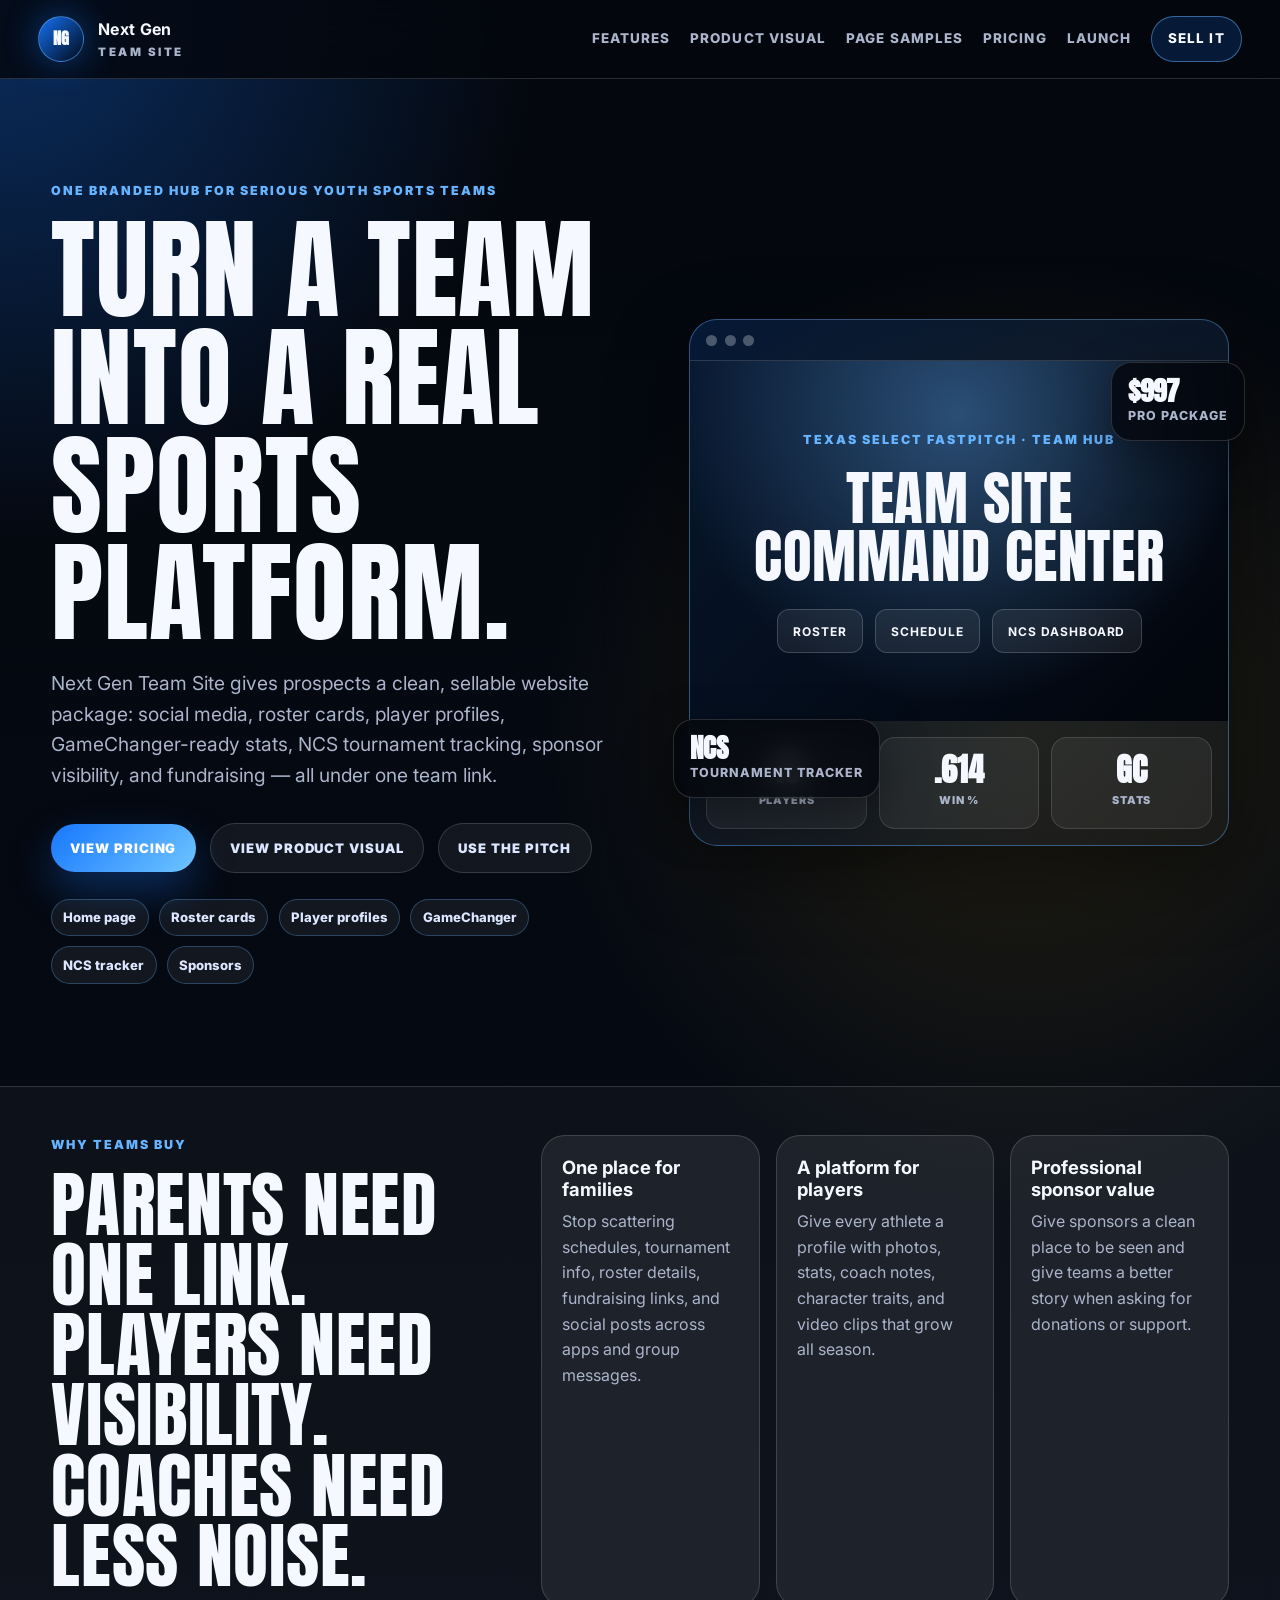
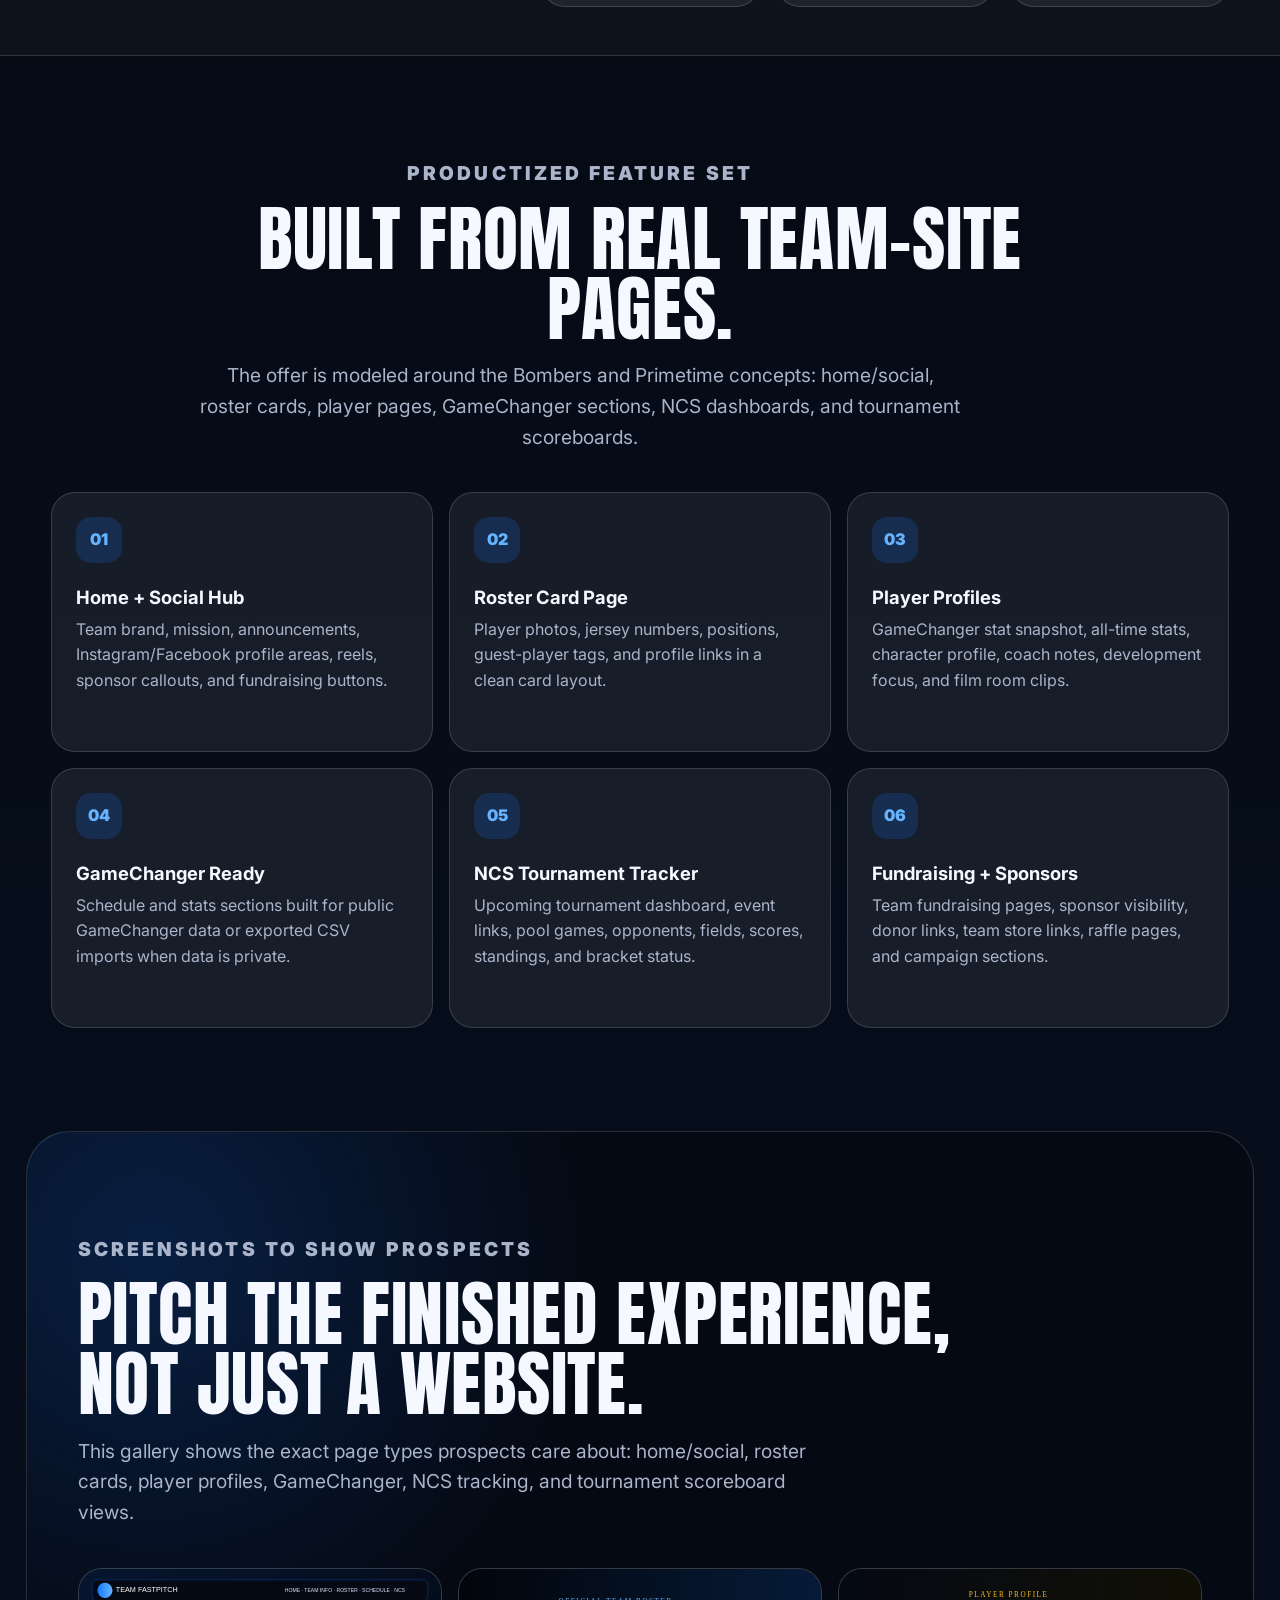
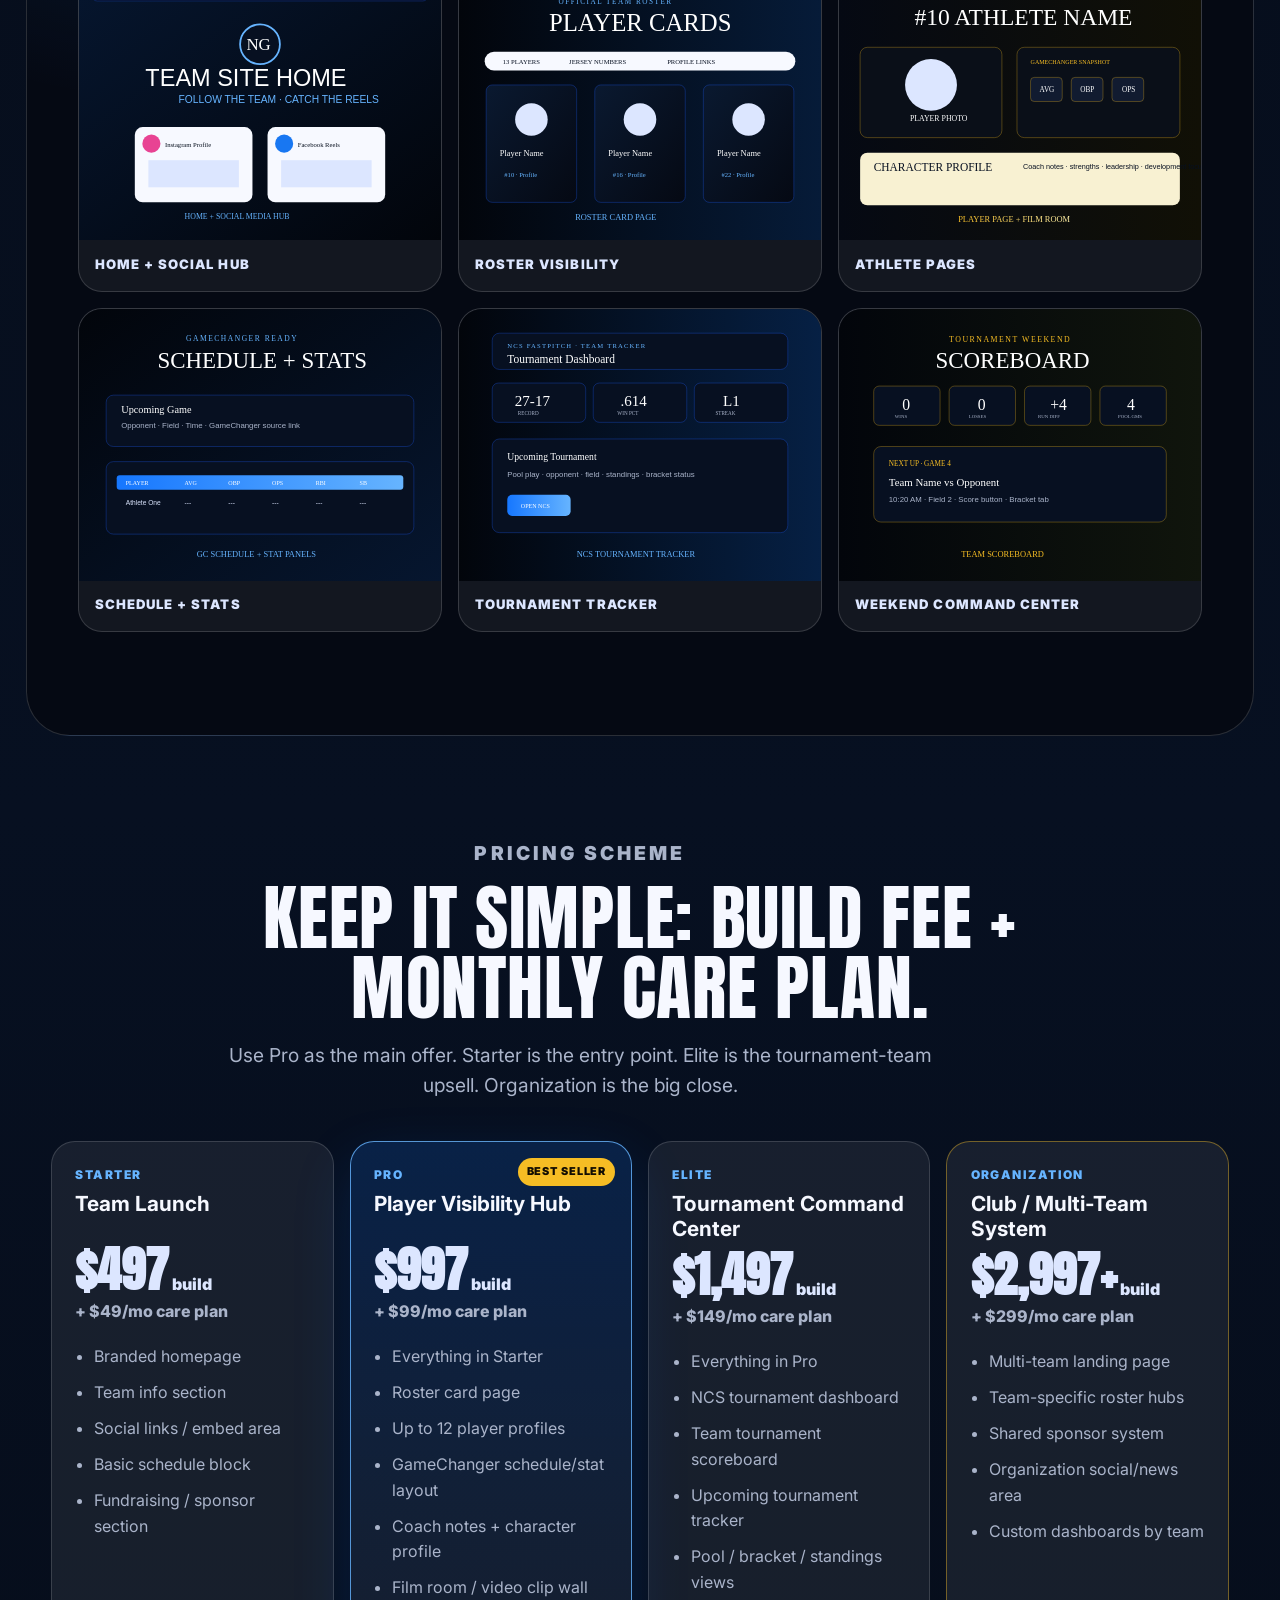
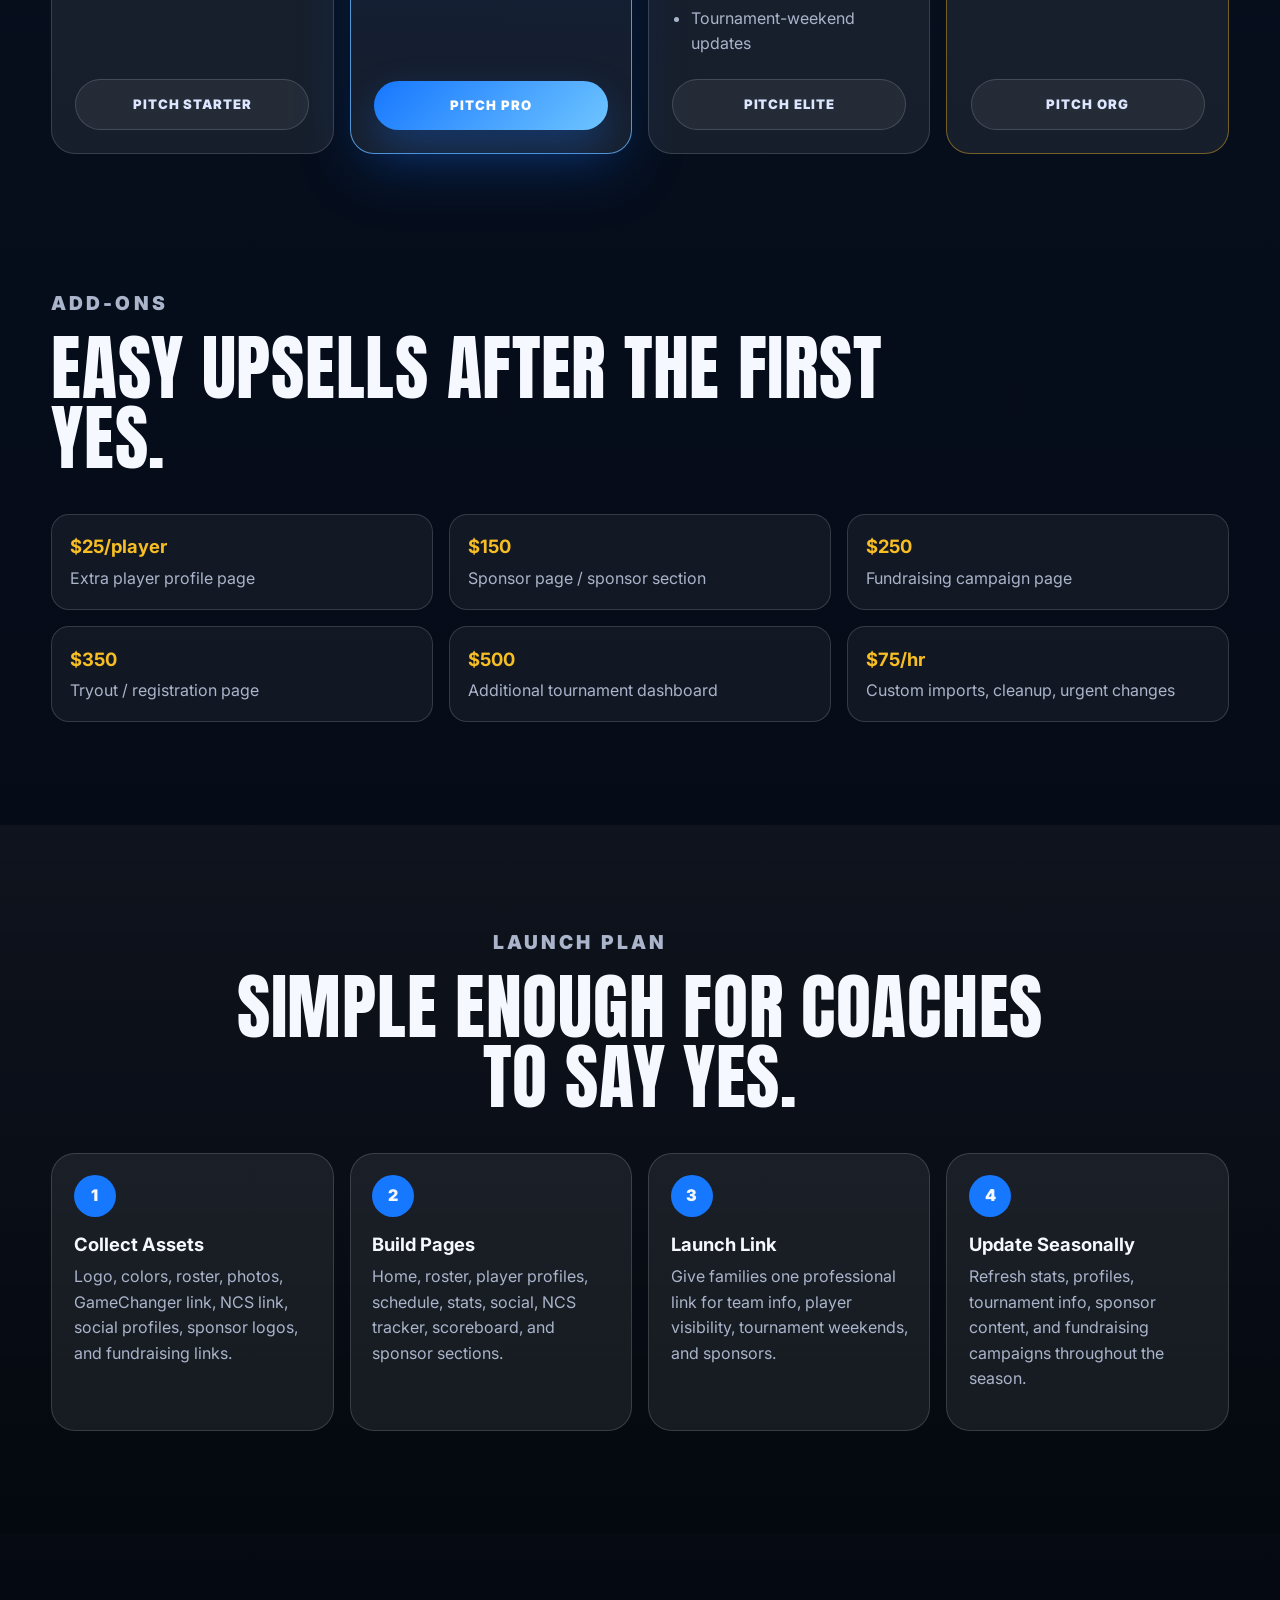
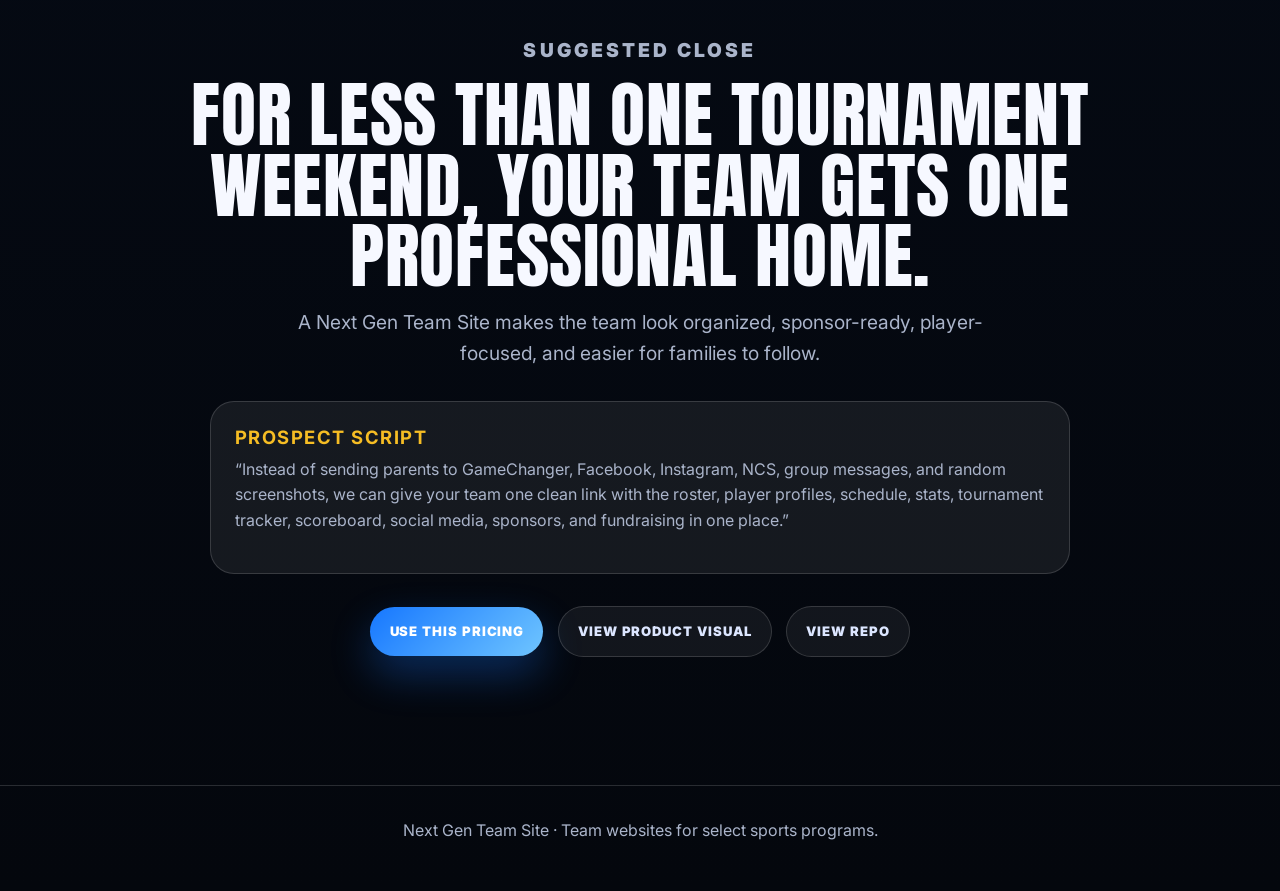
==== index.html @ dbc3442b "Add files via upload" ====
<!DOCTYPE html>
<html lang="en">
<head>
  <meta charset="UTF-8" />
  <meta name="viewport" content="width=device-width, initial-scale=1.0" />
  <title>Next Gen Team Site | Pricing + Prospect Pitch</title>
  <meta name="description" content="Pricing and landing page for Next Gen Team Site: modern team websites for youth sports teams with rosters, GameChanger-ready stats, NCS tournament trackers, social media, and fundraising." />
  <link rel="preconnect" href="https://fonts.googleapis.com">
  <link rel="preconnect" href="https://fonts.gstatic.com" crossorigin>
  <link href="https://fonts.googleapis.com/css2?family=Anton&family=Inter:wght@400;500;600;700;800;900&display=swap" rel="stylesheet">
  <link rel="stylesheet" href="styles.css" />
  <style>
    .site-mockup{overflow:hidden;border:1px solid rgba(102,180,255,.38);border-radius:28px;background:linear-gradient(145deg,rgba(22,119,255,.22),rgba(255,255,255,.06));box-shadow:0 24px 80px rgba(0,0,0,.45)}
    .mock-top{display:flex;gap:.45rem;padding:.9rem 1rem;border-bottom:1px solid rgba(255,255,255,.15);background:rgba(0,0,0,.22)}
    .mock-top span{width:11px;height:11px;border-radius:999px;background:rgba(255,255,255,.28)}
    .mock-hero{min-height:360px;display:grid;place-content:center;text-align:center;padding:2rem;background:radial-gradient(circle at 50% 15%,rgba(102,180,255,.38),transparent 18rem),linear-gradient(135deg,#07162d,#02050b)}
    .mock-hero p{color:#66b4ff;font-size:.78rem;font-weight:900;letter-spacing:.16em;text-transform:uppercase}.mock-hero h2{font-size:clamp(2.2rem,4.6vw,4.4rem);max-width:620px;margin:.5rem auto 1.5rem}.mock-buttons{display:flex;justify-content:center;gap:.75rem;flex-wrap:wrap}.mock-buttons b{padding:.7rem .95rem;border:1px solid rgba(255,255,255,.18);border-radius:12px;background:rgba(255,255,255,.07);font-size:.75rem;text-transform:uppercase;letter-spacing:.08em}.mock-panels{display:grid;grid-template-columns:repeat(3,1fr);gap:.75rem;padding:1rem;background:rgba(0,0,0,.26)}.mock-panels div{padding:1rem;border:1px solid rgba(255,255,255,.13);border-radius:16px;background:rgba(255,255,255,.06);text-align:center}.mock-panels strong{display:block;font-family:Anton,sans-serif;font-size:2rem;line-height:1}.mock-panels small{color:#aab4ca;text-transform:uppercase;font-weight:900;font-size:.68rem;letter-spacing:.08em}.mock-shot div{min-height:245px;display:grid;place-content:center;gap:.55rem;padding:1.5rem;text-align:center;background:radial-gradient(circle at 50% 10%,rgba(22,119,255,.45),transparent 12rem),linear-gradient(135deg,#07162d,#030711)}.mock-shot b{font-family:Anton,sans-serif;font-size:2.4rem;line-height:1;text-transform:uppercase}.mock-shot span{color:#aab4ca;font-weight:800}.mock-grid figure:nth-child(2n) div{background:radial-gradient(circle at 50% 10%,rgba(246,189,36,.34),transparent 12rem),linear-gradient(135deg,#181006,#030711)}@media(max-width:720px){.mock-panels{grid-template-columns:1fr}.mock-hero{min-height:300px}}
  </style>
</head>
<body>
  <header class="site-header">
    <a href="#top" class="brand"><span class="brand-mark">NG</span><span><strong>Next Gen</strong><small>Team Site</small></span></a>
    <nav class="desktop-nav"><a href="#features">Features</a><a href="product.html">Product Visual</a><a href="#proof">Page Samples</a><a href="#pricing">Pricing</a><a href="#launch">Launch</a><a href="#close" class="nav-cta">Sell It</a></nav>
  </header>

  <main id="top">
    <section class="hero section-pad">
      <div class="hero-copy">
        <p class="eyebrow">One branded hub for serious youth sports teams</p>
        <h1>Turn a team into a real sports platform.</h1>
        <p class="hero-lede">Next Gen Team Site gives prospects a clean, sellable website package: social media, roster cards, player profiles, GameChanger-ready stats, NCS tournament tracking, sponsor visibility, and fundraising — all under one team link.</p>
        <div class="hero-actions"><a href="#pricing" class="btn primary">View pricing</a><a href="product.html" class="btn ghost">View product visual</a><a href="#close" class="btn ghost">Use the pitch</a></div>
        <div class="hero-proof"><span>Home page</span><span>Roster cards</span><span>Player profiles</span><span>GameChanger</span><span>NCS tracker</span><span>Sponsors</span></div>
      </div>
      <div class="hero-visual">
        <div class="site-mockup main-mockup">
          <div class="mock-top"><span></span><span></span><span></span></div>
          <div class="mock-hero"><p>Texas Select Fastpitch · Team Hub</p><h2>Team Site Command Center</h2><div class="mock-buttons"><b>Roster</b><b>Schedule</b><b>NCS Dashboard</b></div></div>
          <div class="mock-panels"><div><strong>13</strong><small>Players</small></div><div><strong>.614</strong><small>Win %</small></div><div><strong>GC</strong><small>Stats</small></div></div>
        </div>
        <div class="floating-card stat-card"><strong>$997</strong><span>Pro package</span></div>
        <div class="floating-card roster-card-mini"><strong>NCS</strong><span>Tournament tracker</span></div>
      </div>
    </section>

    <section class="pain-solution section-pad compact">
      <div><p class="eyebrow">Why teams buy</p><h2>Parents need one link. Players need visibility. Coaches need less noise.</h2></div>
      <div class="solution-grid">
        <article><h3>One place for families</h3><p>Stop scattering schedules, tournament info, roster details, fundraising links, and social posts across apps and group messages.</p></article>
        <article><h3>A platform for players</h3><p>Give every athlete a profile with photos, stats, coach notes, character traits, and video clips that grow all season.</p></article>
        <article><h3>Professional sponsor value</h3><p>Give sponsors a clean place to be seen and give teams a better story when asking for donations or support.</p></article>
      </div>
    </section>

    <section id="features" class="section-pad">
      <div class="section-heading"><p class="eyebrow">Productized feature set</p><h2>Built from real team-site pages.</h2><p>The offer is modeled around the Bombers and Primetime concepts: home/social, roster cards, player pages, GameChanger sections, NCS dashboards, and tournament scoreboards.</p></div>
      <div class="feature-grid">
        <article class="feature-card"><span class="feature-icon">01</span><h3>Home + Social Hub</h3><p>Team brand, mission, announcements, Instagram/Facebook profile areas, reels, sponsor callouts, and fundraising buttons.</p></article>
        <article class="feature-card"><span class="feature-icon">02</span><h3>Roster Card Page</h3><p>Player photos, jersey numbers, positions, guest-player tags, and profile links in a clean card layout.</p></article>
        <article class="feature-card"><span class="feature-icon">03</span><h3>Player Profiles</h3><p>GameChanger stat snapshot, all-time stats, character profile, coach notes, development focus, and film room clips.</p></article>
        <article class="feature-card"><span class="feature-icon">04</span><h3>GameChanger Ready</h3><p>Schedule and stats sections built for public GameChanger data or exported CSV imports when data is private.</p></article>
        <article class="feature-card"><span class="feature-icon">05</span><h3>NCS Tournament Tracker</h3><p>Upcoming tournament dashboard, event links, pool games, opponents, fields, scores, standings, and bracket status.</p></article>
        <article class="feature-card"><span class="feature-icon">06</span><h3>Fundraising + Sponsors</h3><p>Team fundraising pages, sponsor visibility, donor links, team store links, raffle pages, and campaign sections.</p></article>
      </div>
    </section>

    <section id="proof" class="section-pad dark-panel">
      <div class="section-heading left"><p class="eyebrow">Screenshots to show prospects</p><h2>Pitch the finished experience, not just a website.</h2><p>This gallery shows the exact page types prospects care about: home/social, roster cards, player profiles, GameChanger, NCS tracking, and tournament scoreboard views.</p></div>
      <div class="screenshot-grid">
        <figure><img src="assets/screenshots/01-home-social.svg" alt="Home page and social media hub screenshot preview" /><figcaption>Home + social hub</figcaption></figure>
        <figure><img src="assets/screenshots/02-roster-cards.svg" alt="Roster card page screenshot preview" /><figcaption>Roster visibility</figcaption></figure>
        <figure><img src="assets/screenshots/03-player-profile.svg" alt="Player profile page screenshot preview" /><figcaption>Athlete pages</figcaption></figure>
        <figure><img src="assets/screenshots/04-gamechanger.svg" alt="GameChanger schedule and stats screenshot preview" /><figcaption>Schedule + stats</figcaption></figure>
        <figure><img src="assets/screenshots/05-ncs-tracker.svg" alt="NCS tournament tracker screenshot preview" /><figcaption>Tournament tracker</figcaption></figure>
        <figure><img src="assets/screenshots/06-scoreboard.svg" alt="Tournament scoreboard screenshot preview" /><figcaption>Weekend command center</figcaption></figure>
      </div>
    </section>

    <section id="pricing" class="section-pad">
      <div class="section-heading"><p class="eyebrow">Pricing scheme</p><h2>Keep it simple: build fee + monthly care plan.</h2><p>Use Pro as the main offer. Starter is the entry point. Elite is the tournament-team upsell. Organization is the big close.</p></div>
      <div class="pricing-grid">
        <article class="price-card"><p class="tier">Starter</p><h3>Team Launch</h3><p class="price"><span>$497</span> build</p><p class="monthly">+ $49/mo care plan</p><ul><li>Branded homepage</li><li>Team info section</li><li>Social links / embed area</li><li>Basic schedule block</li><li>Fundraising / sponsor section</li></ul><a href="#close" class="btn ghost full">Pitch starter</a></article>
        <article class="price-card featured"><div class="badge">Best seller</div><p class="tier">Pro</p><h3>Player Visibility Hub</h3><p class="price"><span>$997</span> build</p><p class="monthly">+ $99/mo care plan</p><ul><li>Everything in Starter</li><li>Roster card page</li><li>Up to 12 player profiles</li><li>GameChanger schedule/stat layout</li><li>Coach notes + character profile</li><li>Film room / video clip wall</li></ul><a href="#close" class="btn primary full">Pitch pro</a></article>
        <article class="price-card"><p class="tier">Elite</p><h3>Tournament Command Center</h3><p class="price"><span>$1,497</span> build</p><p class="monthly">+ $149/mo care plan</p><ul><li>Everything in Pro</li><li>NCS tournament dashboard</li><li>Team tournament scoreboard</li><li>Upcoming tournament tracker</li><li>Pool / bracket / standings views</li><li>Tournament-weekend updates</li></ul><a href="#close" class="btn ghost full">Pitch elite</a></article>
        <article class="price-card organization"><p class="tier">Organization</p><h3>Club / Multi-Team System</h3><p class="price"><span>$2,997+</span> build</p><p class="monthly">+ $299/mo care plan</p><ul><li>Multi-team landing page</li><li>Team-specific roster hubs</li><li>Shared sponsor system</li><li>Organization social/news area</li><li>Custom dashboards by team</li></ul><a href="#close" class="btn ghost full">Pitch org</a></article>
      </div>
    </section>

    <section class="section-pad add-ons"><div class="section-heading left"><p class="eyebrow">Add-ons</p><h2>Easy upsells after the first yes.</h2></div><div class="addon-list"><div><strong>$25/player</strong><span>Extra player profile page</span></div><div><strong>$150</strong><span>Sponsor page / sponsor section</span></div><div><strong>$250</strong><span>Fundraising campaign page</span></div><div><strong>$350</strong><span>Tryout / registration page</span></div><div><strong>$500</strong><span>Additional tournament dashboard</span></div><div><strong>$75/hr</strong><span>Custom imports, cleanup, urgent changes</span></div></div></section>

    <section id="launch" class="section-pad launch-plan"><div class="section-heading"><p class="eyebrow">Launch plan</p><h2>Simple enough for coaches to say yes.</h2></div><div class="timeline"><article><span>1</span><h3>Collect Assets</h3><p>Logo, colors, roster, photos, GameChanger link, NCS link, social profiles, sponsor logos, and fundraising links.</p></article><article><span>2</span><h3>Build Pages</h3><p>Home, roster, player profiles, schedule, stats, social, NCS tracker, scoreboard, and sponsor sections.</p></article><article><span>3</span><h3>Launch Link</h3><p>Give families one professional link for team info, player visibility, tournament weekends, and sponsors.</p></article><article><span>4</span><h3>Update Seasonally</h3><p>Refresh stats, profiles, tournament info, sponsor content, and fundraising campaigns throughout the season.</p></article></div></section>

    <section id="close" class="section-pad final-cta"><p class="eyebrow">Suggested close</p><h2>For less than one tournament weekend, your team gets one professional home.</h2><p>A Next Gen Team Site makes the team look organized, sponsor-ready, player-focused, and easier for families to follow.</p><div class="pitch-box"><h3>Prospect script</h3><p>“Instead of sending parents to GameChanger, Facebook, Instagram, NCS, group messages, and random screenshots, we can give your team one clean link with the roster, player profiles, schedule, stats, tournament tracker, scoreboard, social media, sponsors, and fundraising in one place.”</p></div><div class="hero-actions center"><a href="#pricing" class="btn primary">Use this pricing</a><a href="product.html" class="btn ghost">View product visual</a><a href="https://github.com/jeremiah9980/NEXT-GEN-TEAM-SITE" class="btn ghost" target="_blank" rel="noopener">View repo</a></div></section>
  </main>
  <footer class="site-footer"><p>Next Gen Team Site · Team websites for select sports programs.</p></footer>
</body>
</html>
---- styles.css ----
:root {
  color-scheme: dark;
  --bg: #04070d;
  --bg-2: #08111f;
  --panel: rgba(255, 255, 255, 0.07);
  --panel-strong: rgba(255, 255, 255, 0.12);
  --text: #f6f8ff;
  --muted: #aab4ca;
  --soft: #dce6ff;
  --line: rgba(255, 255, 255, 0.15);
  --blue: #1677ff;
  --blue-2: #66b4ff;
  --gold: #f6bd24;
  --green: #24d17e;
  --red: #ff5b69;
  --shadow: 0 24px 80px rgba(0, 0, 0, 0.45);
  --radius: 28px;
}

* {
  box-sizing: border-box;
}

html {
  scroll-behavior: smooth;
}

body {
  margin: 0;
  font-family: "Inter", system-ui, -apple-system, BlinkMacSystemFont, "Segoe UI", sans-serif;
  background:
    radial-gradient(circle at top left, rgba(22, 119, 255, 0.34), transparent 34rem),
    radial-gradient(circle at 80% 10%, rgba(246, 189, 36, 0.13), transparent 30rem),
    linear-gradient(180deg, #04070d 0%, #071021 55%, #04070d 100%);
  color: var(--text);
  line-height: 1.6;
}

img {
  width: 100%;
  display: block;
}

a {
  color: inherit;
  text-decoration: none;
}

.site-header {
  position: sticky;
  top: 0;
  z-index: 100;
  display: flex;
  align-items: center;
  justify-content: space-between;
  gap: 2rem;
  padding: 1rem clamp(1rem, 3vw, 3rem);
  border-bottom: 1px solid var(--line);
  background: rgba(4, 7, 13, 0.82);
  backdrop-filter: blur(18px);
}

.brand {
  display: inline-flex;
  align-items: center;
  gap: 0.85rem;
  font-weight: 900;
  letter-spacing: 0.02em;
}

.brand-mark {
  display: grid;
  width: 46px;
  height: 46px;
  place-items: center;
  border: 1px solid rgba(102, 180, 255, 0.5);
  border-radius: 50%;
  background: linear-gradient(135deg, rgba(22, 119, 255, 0.95), rgba(0, 10, 25, 0.95));
  box-shadow: 0 0 35px rgba(22, 119, 255, 0.45);
  font-family: "Anton", sans-serif;
}

.brand strong,
.brand small {
  display: block;
}

.brand small {
  color: var(--muted);
  font-size: 0.72rem;
  text-transform: uppercase;
  letter-spacing: 0.22em;
}

.desktop-nav {
  display: flex;
  align-items: center;
  gap: 1.25rem;
  color: var(--muted);
  font-weight: 800;
  font-size: 0.84rem;
  text-transform: uppercase;
  letter-spacing: 0.08em;
}

.desktop-nav a:hover {
  color: var(--text);
}

.nav-cta {
  padding: 0.7rem 1rem;
  border: 1px solid rgba(102, 180, 255, 0.5);
  border-radius: 999px;
  color: var(--text) !important;
  background: rgba(22, 119, 255, 0.18);
}

.section-pad {
  padding: clamp(4.5rem, 8vw, 7.5rem) clamp(1.1rem, 4vw, 4.5rem);
}

.compact {
  padding-top: 3rem;
  padding-bottom: 3rem;
}

.hero {
  min-height: 88vh;
  display: grid;
  grid-template-columns: minmax(0, 1.02fr) minmax(340px, 0.98fr);
  align-items: center;
  gap: clamp(2.5rem, 6vw, 5rem);
}

.eyebrow {
  margin: 0 0 0.9rem;
  color: var(--blue-2);
  font-weight: 900;
  text-transform: uppercase;
  letter-spacing: 0.16em;
  font-size: 0.78rem;
}

h1,
h2,
h3,
p {
  margin-top: 0;
}

h1,
h2 {
  font-family: "Anton", Impact, sans-serif;
  font-weight: 400;
  line-height: 0.98;
  text-transform: uppercase;
  letter-spacing: 0.01em;
}

h1 {
  max-width: 960px;
  margin-bottom: 1.3rem;
  font-size: clamp(3.5rem, 8.6vw, 7.4rem);
}

h2 {
  margin-bottom: 1rem;
  font-size: clamp(2.55rem, 5.6vw, 5rem);
}

h3 {
  margin-bottom: 0.55rem;
  font-size: 1.15rem;
  line-height: 1.2;
}

.hero-lede,
.section-heading p,
.final-cta > p {
  max-width: 760px;
  color: var(--muted);
  font-size: clamp(1rem, 1.5vw, 1.2rem);
}

.hero-actions {
  display: flex;
  align-items: center;
  flex-wrap: wrap;
  gap: 0.9rem;
  margin: 2rem 0 1.6rem;
}

.hero-actions.center {
  justify-content: center;
}

.btn {
  display: inline-flex;
  align-items: center;
  justify-content: center;
  min-height: 48px;
  padding: 0.85rem 1.2rem;
  border-radius: 999px;
  font-weight: 900;
  text-transform: uppercase;
  letter-spacing: 0.07em;
  font-size: 0.82rem;
  transition: transform 180ms ease, border-color 180ms ease, background 180ms ease;
}

.btn:hover {
  transform: translateY(-2px);
}

.btn.primary {
  background: linear-gradient(135deg, var(--blue), #6fc5ff);
  color: #fff;
  box-shadow: 0 18px 42px rgba(22, 119, 255, 0.32);
}

.btn.ghost {
  border: 1px solid var(--line);
  color: var(--soft);
  background: rgba(255, 255, 255, 0.06);
}

.btn.full {
  width: 100%;
}

.hero-proof {
  display: flex;
  flex-wrap: wrap;
  gap: 0.65rem;
}

.hero-proof span {
  padding: 0.45rem 0.7rem;
  border: 1px solid rgba(102, 180, 255, 0.3);
  border-radius: 999px;
  color: var(--soft);
  background: rgba(255, 255, 255, 0.06);
  font-size: 0.82rem;
  font-weight: 800;
}

.hero-visual {
  position: relative;
}

.browser-card {
  overflow: hidden;
  border: 1px solid rgba(102, 180, 255, 0.35);
  border-radius: var(--radius);
  background: linear-gradient(180deg, rgba(255, 255, 255, 0.11), rgba(255, 255, 255, 0.04));
  box-shadow: var(--shadow);
}

.browser-dots {
  display: flex;
  gap: 0.45rem;
  padding: 0.9rem 1rem;
  border-bottom: 1px solid var(--line);
}

.browser-dots span {
  width: 11px;
  height: 11px;
  border-radius: 50%;
  background: var(--line);
}

.floating-card {
  position: absolute;
  display: grid;
  gap: 0.1rem;
  padding: 0.9rem 1rem;
  border: 1px solid var(--line);
  border-radius: 20px;
  background: rgba(4, 7, 13, 0.82);
  box-shadow: 0 18px 50px rgba(0, 0, 0, 0.4);
  backdrop-filter: blur(15px);
}

.floating-card strong {
  font-family: "Anton", sans-serif;
  font-size: 1.7rem;
  line-height: 1;
}

.floating-card span {
  color: var(--muted);
  font-size: 0.78rem;
  font-weight: 800;
  text-transform: uppercase;
  letter-spacing: 0.08em;
}

.stat-card {
  top: 8%;
  right: -1rem;
}

.roster-card-mini {
  left: -1rem;
  bottom: 9%;
}

.pain-solution {
  display: grid;
  grid-template-columns: 0.8fr 1.2fr;
  gap: 2rem;
  border-top: 1px solid var(--line);
  border-bottom: 1px solid var(--line);
  background: rgba(255, 255, 255, 0.03);
}

.solution-grid {
  display: grid;
  grid-template-columns: repeat(3, 1fr);
  gap: 1rem;
}

.solution-grid article,
.feature-card,
.price-card,
.timeline article,
.pitch-box {
  border: 1px solid var(--line);
  border-radius: 24px;
  background: var(--panel);
}

.solution-grid article {
  padding: 1.25rem;
}

.solution-grid p,
.feature-card p,
.price-card li,
.timeline p,
.pitch-box p {
  color: var(--muted);
}

.section-heading {
  max-width: 880px;
  margin: 0 auto 2.5rem;
  text-align: center;
}

.section-heading.left {
  margin-left: 0;
  text-align: left;
}

.feature-grid {
  display: grid;
  grid-template-columns: repeat(3, minmax(0, 1fr));
  gap: 1rem;
}

.feature-card {
  padding: 1.5rem;
  min-height: 260px;
}

.feature-icon {
  display: inline-grid;
  width: 46px;
  height: 46px;
  margin-bottom: 1.4rem;
  place-items: center;
  border-radius: 15px;
  background: rgba(22, 119, 255, 0.18);
  color: var(--blue-2);
  font-weight: 900;
}

.dark-panel {
  margin: 0 clamp(0rem, 2vw, 2rem);
  border: 1px solid var(--line);
  border-radius: clamp(0px, 4vw, 44px);
  background:
    radial-gradient(circle at 10% 10%, rgba(22, 119, 255, 0.2), transparent 28rem),
    #050913;
}

.screenshot-grid {
  display: grid;
  grid-template-columns: repeat(3, minmax(0, 1fr));
  gap: 1rem;
}

.screenshot-grid figure {
  overflow: hidden;
  margin: 0;
  border: 1px solid var(--line);
  border-radius: 24px;
  background: rgba(255, 255, 255, 0.06);
}

.screenshot-grid img {
  aspect-ratio: 4 / 3;
  object-fit: cover;
}

.screenshot-grid figcaption {
  padding: 0.85rem 1rem 1rem;
  color: var(--soft);
  font-weight: 900;
  text-transform: uppercase;
  letter-spacing: 0.08em;
  font-size: 0.82rem;
}

.pricing-grid {
  display: grid;
  grid-template-columns: repeat(4, minmax(0, 1fr));
  gap: 1rem;
  align-items: stretch;
}

.price-card {
  position: relative;
  display: flex;
  flex-direction: column;
  padding: 1.45rem;
}

.price-card.featured {
  border-color: rgba(102, 180, 255, 0.8);
  background:
    linear-gradient(180deg, rgba(22, 119, 255, 0.18), rgba(255, 255, 255, 0.07));
  box-shadow: 0 22px 60px rgba(22, 119, 255, 0.16);
}

.price-card.organization {
  border-color: rgba(246, 189, 36, 0.42);
}

.badge {
  position: absolute;
  top: 1rem;
  right: 1rem;
  padding: 0.32rem 0.55rem;
  border-radius: 999px;
  background: var(--gold);
  color: #120d02;
  font-size: 0.68rem;
  font-weight: 950;
  text-transform: uppercase;
  letter-spacing: 0.08em;
}

.tier {
  margin-bottom: 0.5rem;
  color: var(--blue-2);
  font-weight: 900;
  text-transform: uppercase;
  letter-spacing: 0.12em;
  font-size: 0.75rem;
}

.price-card h3 {
  min-height: 2.8rem;
  font-size: 1.3rem;
}

.price {
  margin-bottom: 0.1rem;
  color: var(--soft);
  font-weight: 900;
}

.price span {
  font-family: "Anton", sans-serif;
  font-size: 3rem;
  line-height: 1;
}

.monthly {
  margin-bottom: 1.2rem;
  color: var(--muted);
  font-weight: 800;
}

.price-card ul {
  display: grid;
  gap: 0.65rem;
  margin: 0 0 1.4rem;
  padding: 0 0 0 1.15rem;
}

.price-card .btn {
  margin-top: auto;
}

.add-ons {
  padding-top: 2rem;
}

.addon-list {
  display: grid;
  grid-template-columns: repeat(3, minmax(0, 1fr));
  gap: 1rem;
}

.addon-list div {
  display: grid;
  gap: 0.25rem;
  padding: 1.1rem;
  border: 1px solid var(--line);
  border-radius: 18px;
  background: rgba(255, 255, 255, 0.05);
}

.addon-list strong {
  color: var(--gold);
  font-size: 1.15rem;
}

.addon-list span {
  color: var(--muted);
}

.launch-plan {
  background:
    linear-gradient(180deg, rgba(255, 255, 255, 0.04), transparent),
    rgba(0, 0, 0, 0.15);
}

.timeline {
  display: grid;
  grid-template-columns: repeat(4, minmax(0, 1fr));
  gap: 1rem;
}

.timeline article {
  padding: 1.35rem;
}

.timeline span {
  display: grid;
  width: 42px;
  height: 42px;
  place-items: center;
  margin-bottom: 1rem;
  border-radius: 50%;
  background: var(--blue);
  font-weight: 950;
}

.final-cta {
  text-align: center;
}

.final-cta > p {
  margin-left: auto;
  margin-right: auto;
}

.pitch-box {
  max-width: 860px;
  margin: 2rem auto 0;
  padding: 1.5rem;
  text-align: left;
}

.pitch-box h3 {
  color: var(--gold);
  text-transform: uppercase;
  letter-spacing: 0.08em;
}

.site-footer {
  padding: 2rem 1rem;
  border-top: 1px solid var(--line);
  color: var(--muted);
  text-align: center;
}

@media (max-width: 1120px) {
  .desktop-nav {
    display: none;
  }

  .hero,
  .pain-solution {
    grid-template-columns: 1fr;
  }

  .feature-grid,
  .screenshot-grid,
  .addon-list {
    grid-template-columns: repeat(2, minmax(0, 1fr));
  }

  .pricing-grid,
  .timeline {
    grid-template-columns: repeat(2, minmax(0, 1fr));
  }
}

@media (max-width: 720px) {
  h1 {
    font-size: clamp(3.1rem, 16vw, 4.7rem);
  }

  .section-pad {
    padding-left: 1rem;
    padding-right: 1rem;
  }

  .solution-grid,
  .feature-grid,
  .screenshot-grid,
  .pricing-grid,
  .addon-list,
  .timeline {
    grid-template-columns: 1fr;
  }

  .floating-card {
    position: static;
    margin-top: 0.8rem;
  }

  .hero-actions .btn {
    width: 100%;
  }
}
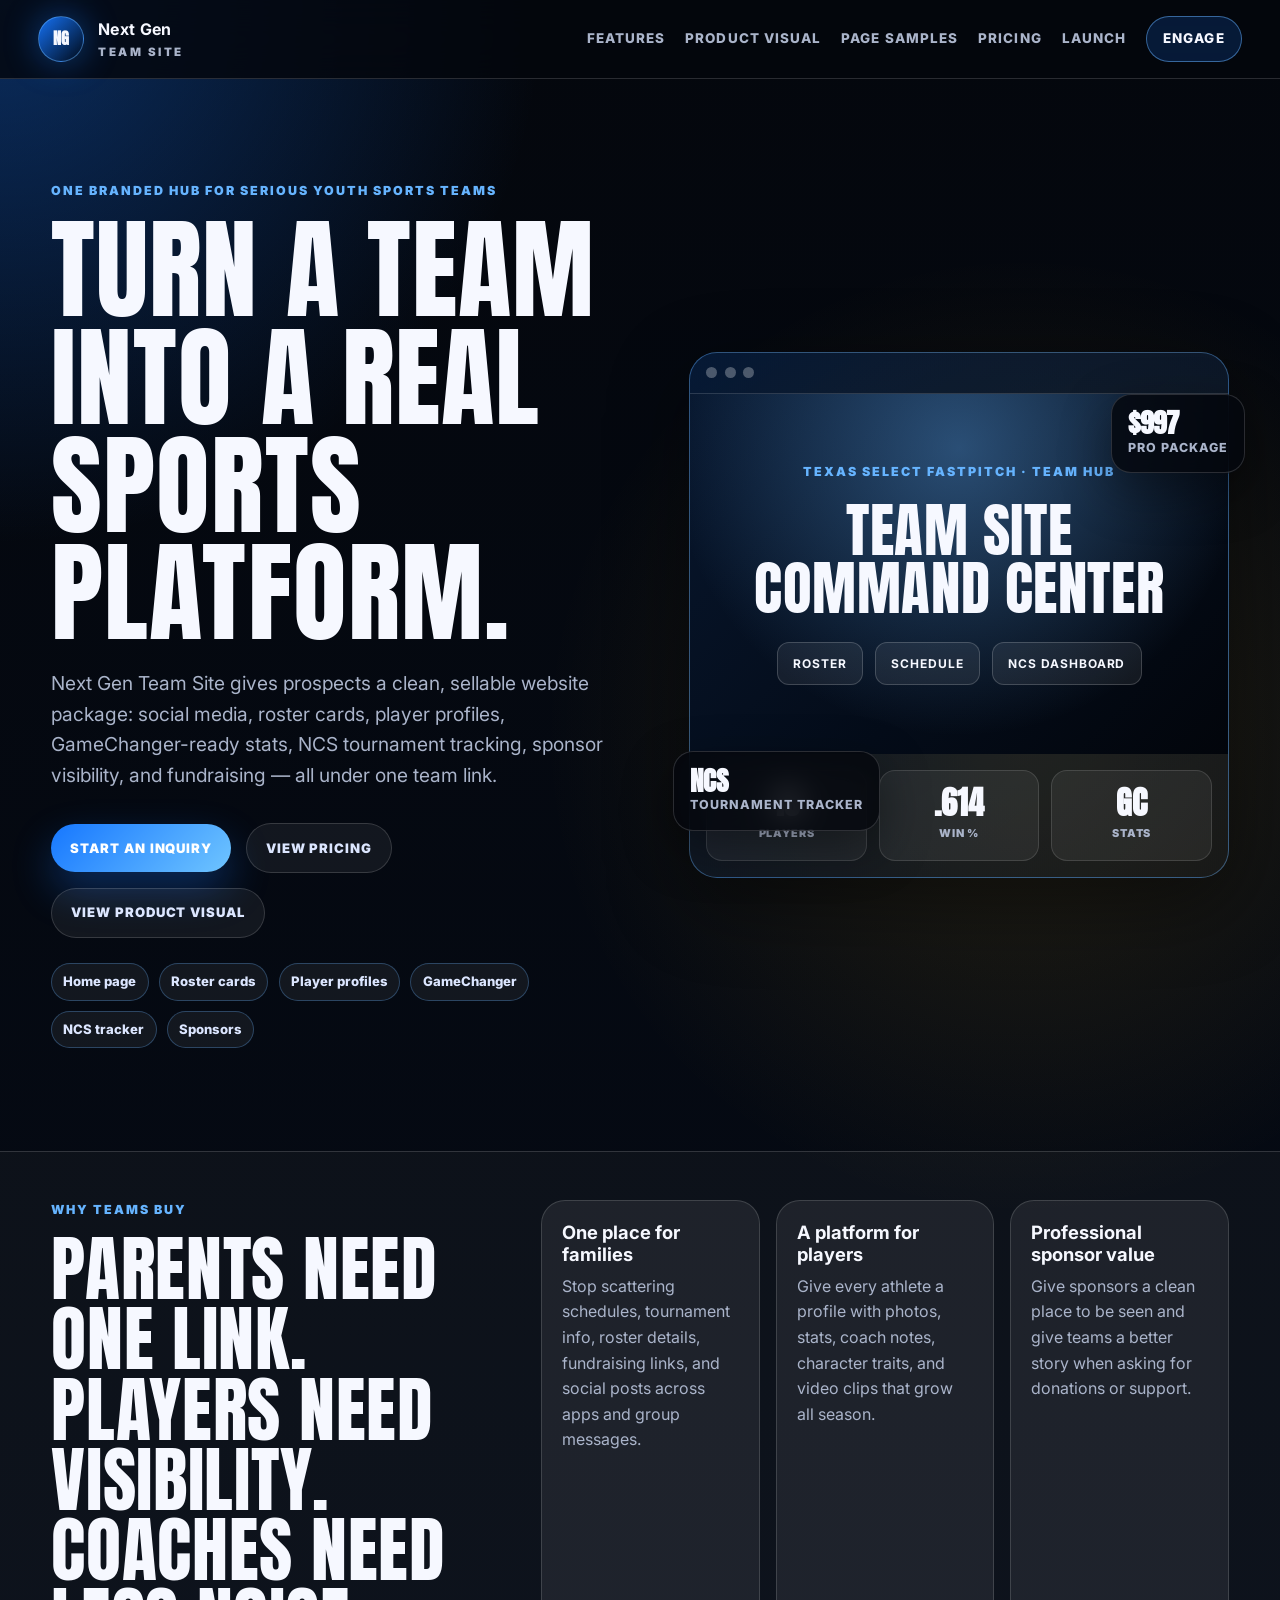
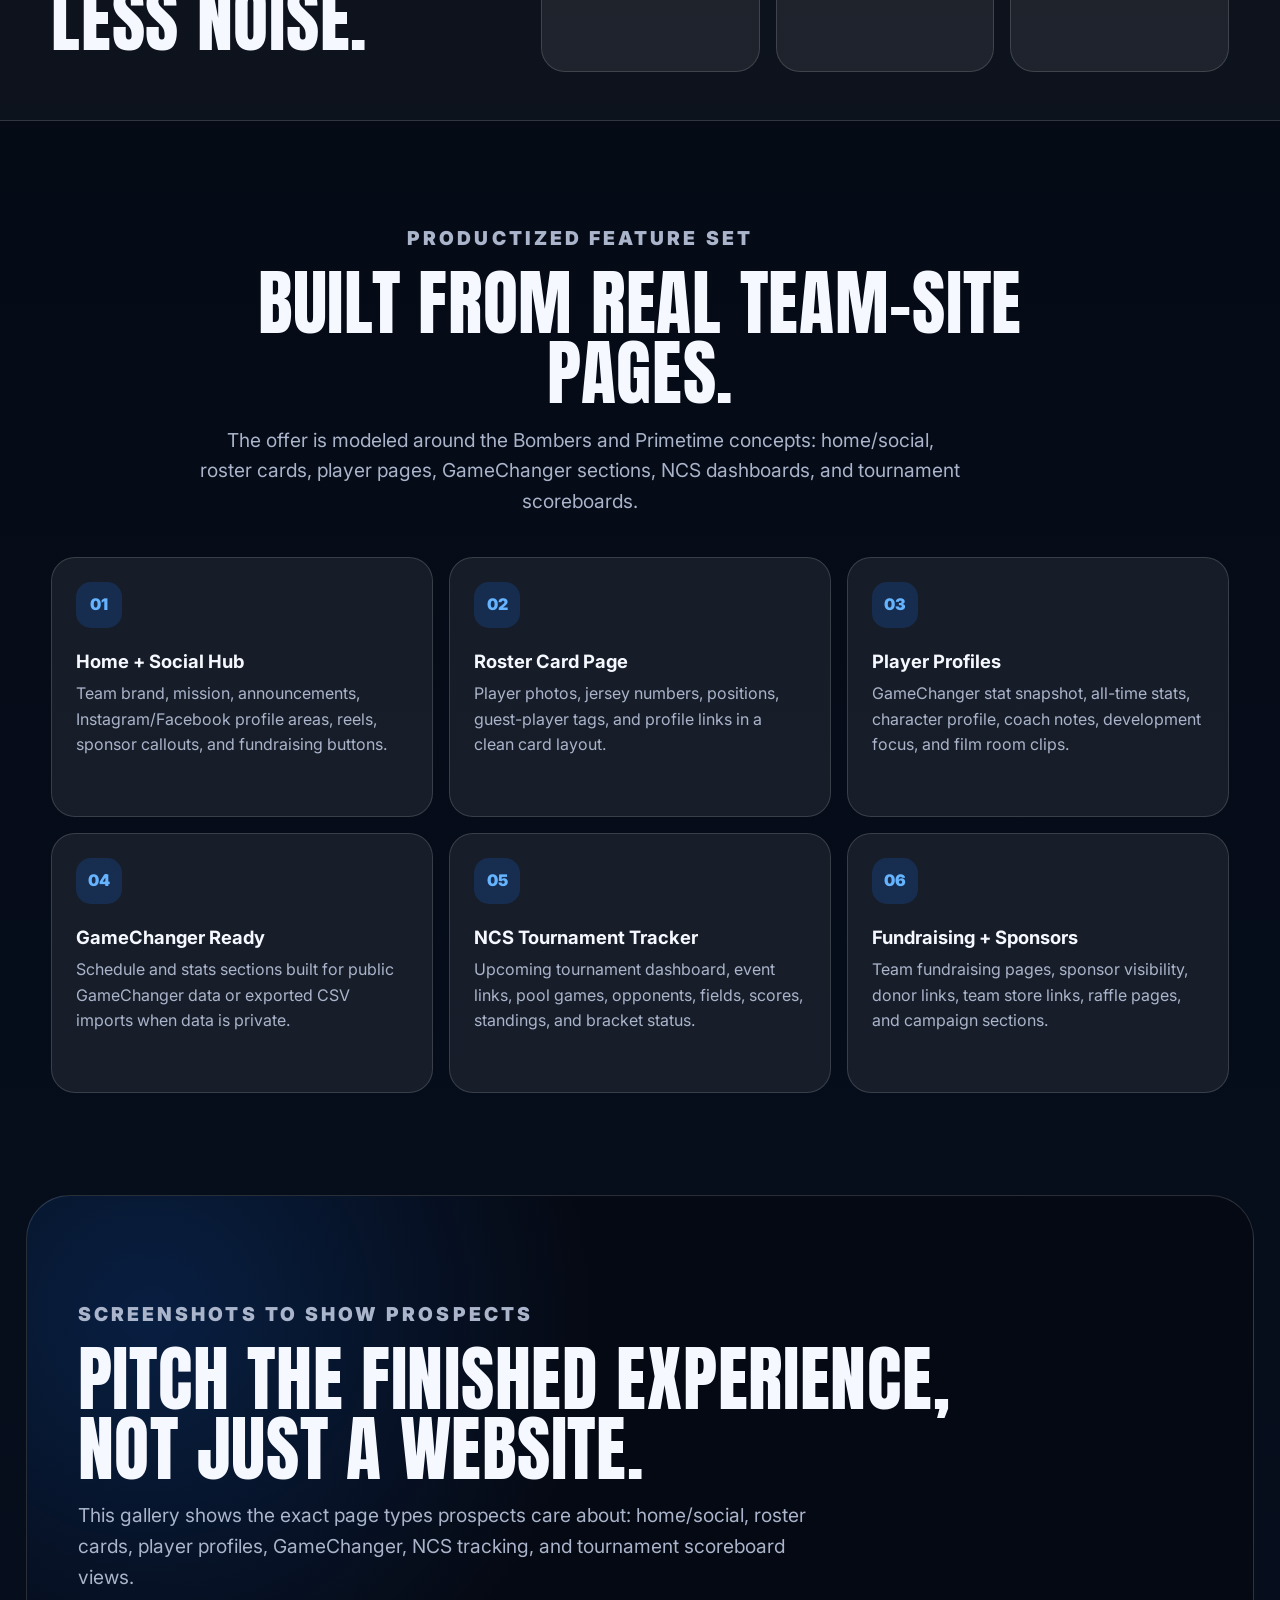
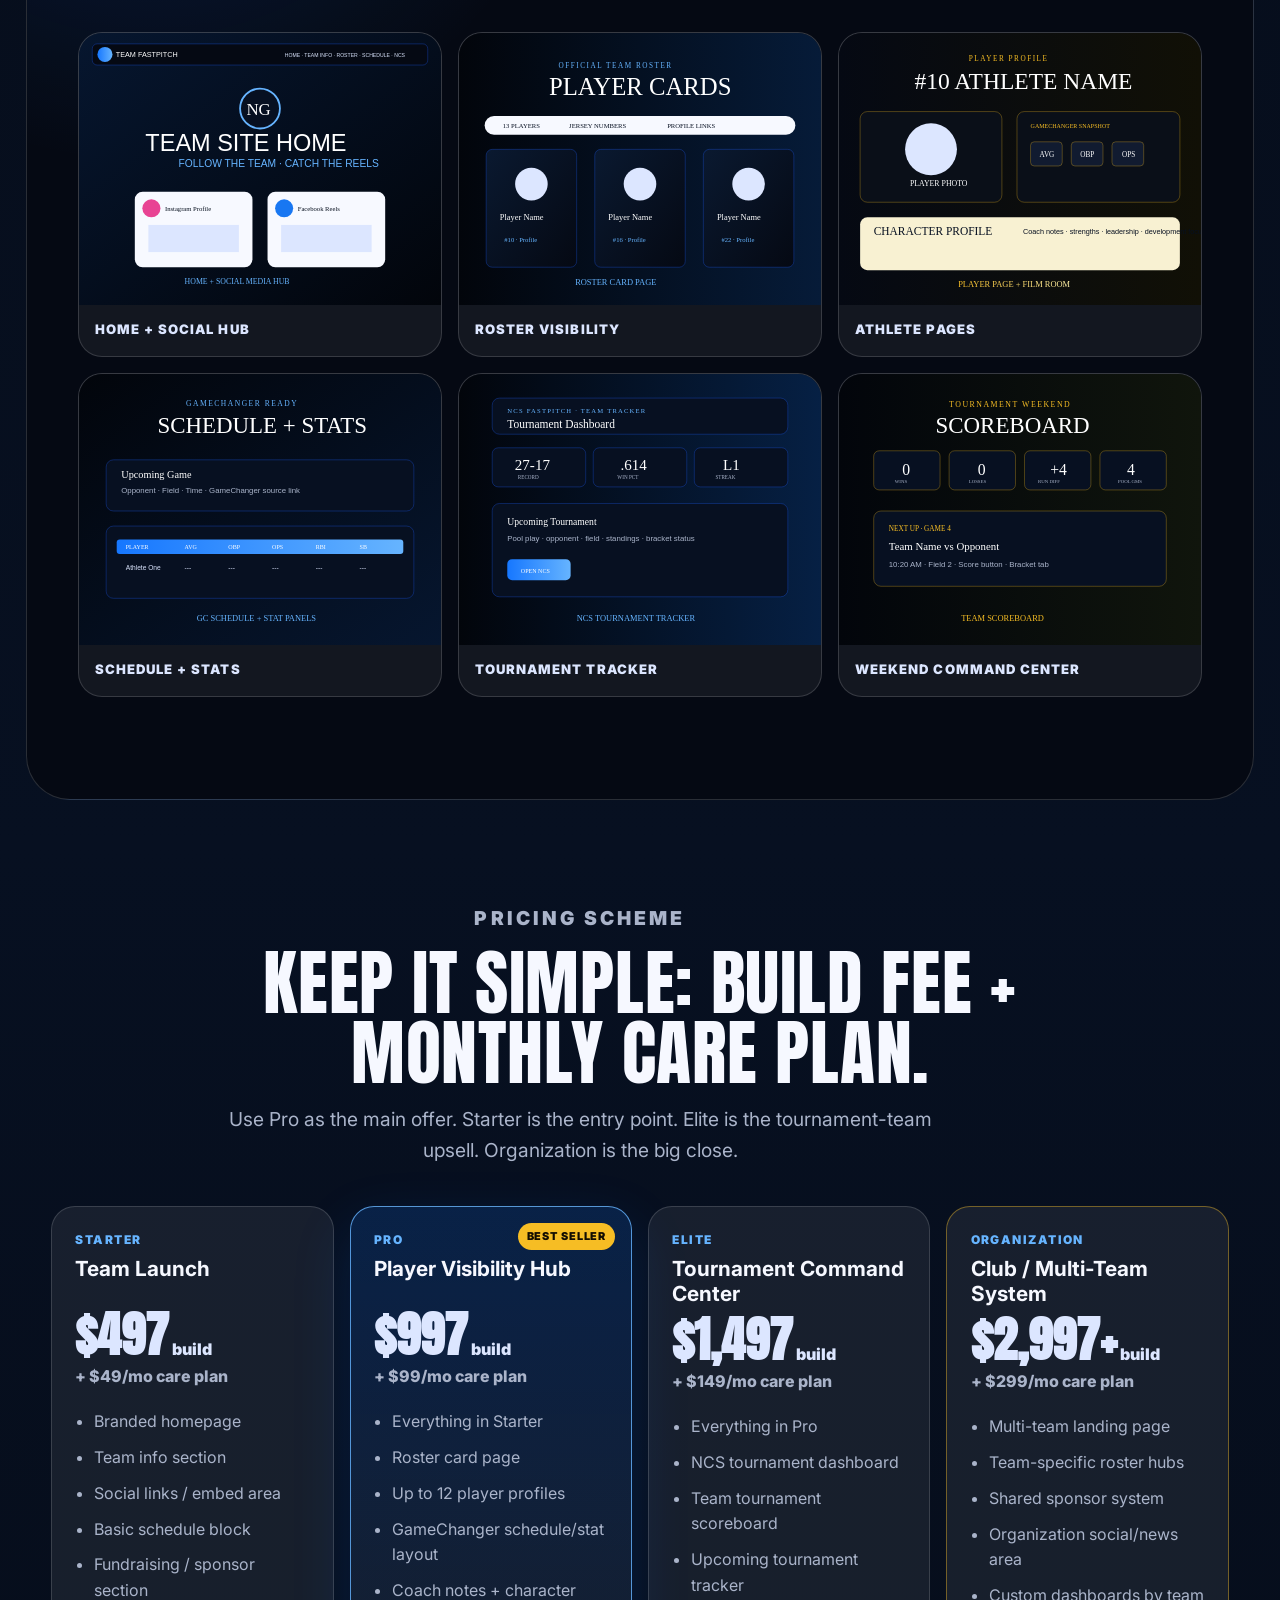
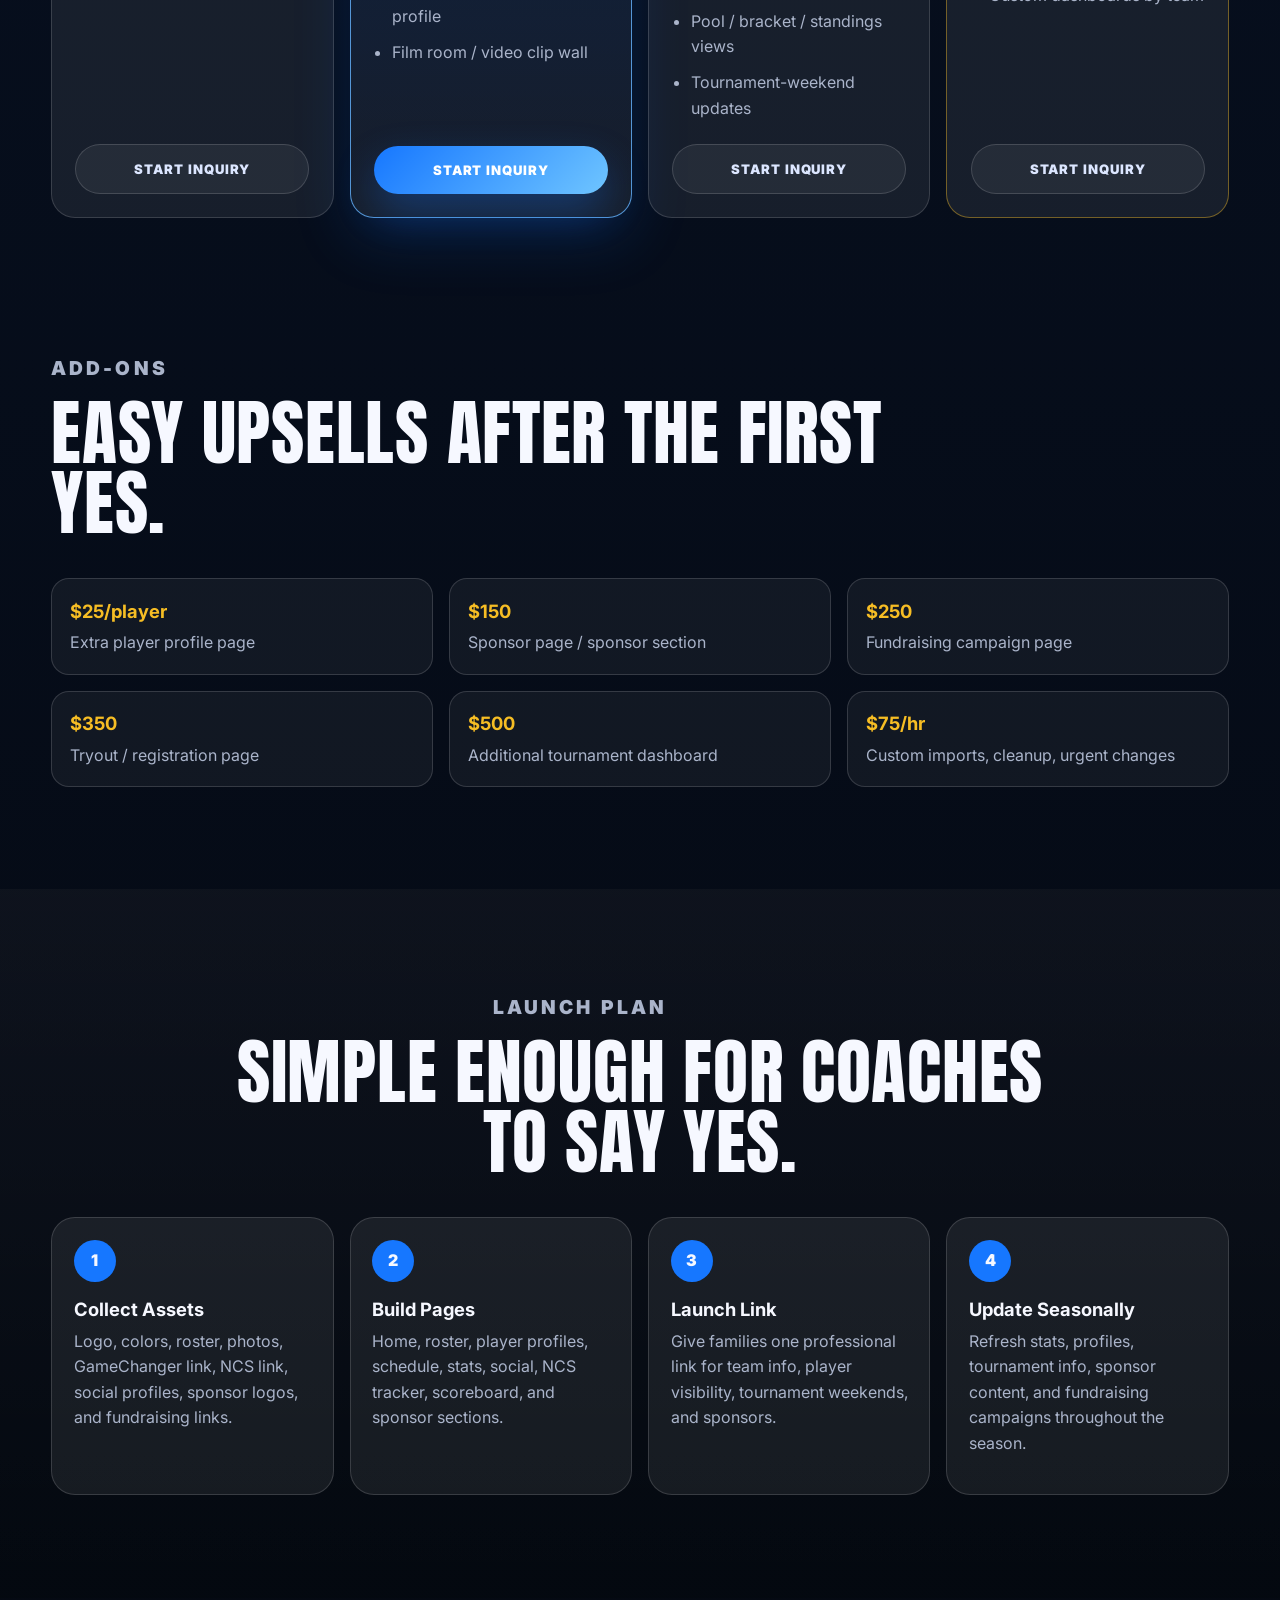
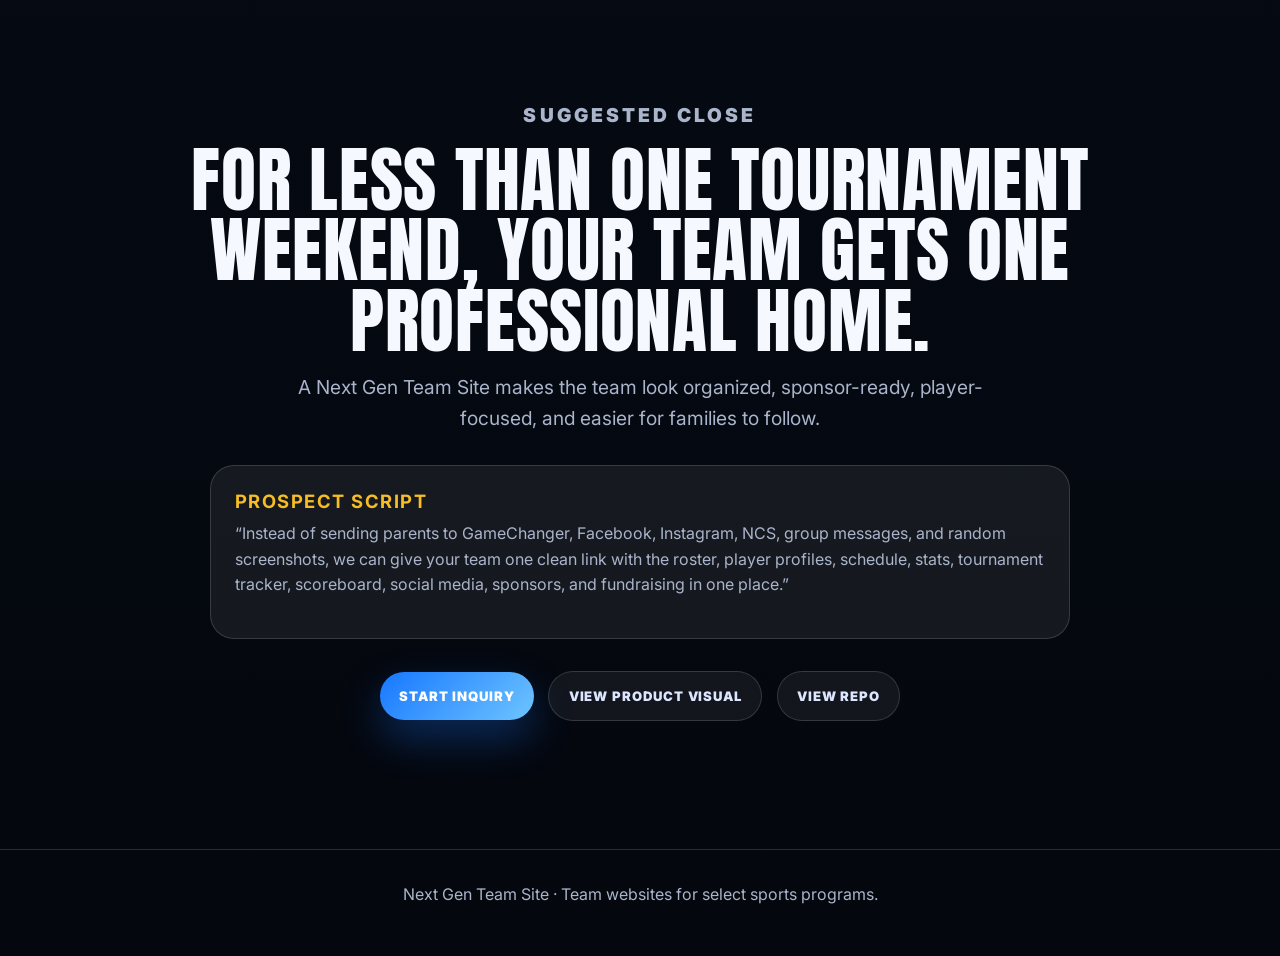
==== commit 34e8c276: "Add engagement form links across landing page" ====
--- a/index.html
+++ b/index.html
@@ -20,7 +20,7 @@
 <body>
   <header class="site-header">
     <a href="#top" class="brand"><span class="brand-mark">NG</span><span><strong>Next Gen</strong><small>Team Site</small></span></a>
-    <nav class="desktop-nav"><a href="#features">Features</a><a href="product.html">Product Visual</a><a href="#proof">Page Samples</a><a href="#pricing">Pricing</a><a href="#launch">Launch</a><a href="#close" class="nav-cta">Sell It</a></nav>
+    <nav class="desktop-nav"><a href="#features">Features</a><a href="product.html">Product Visual</a><a href="#proof">Page Samples</a><a href="#pricing">Pricing</a><a href="#launch">Launch</a><a href="engage.html" class="nav-cta">Engage</a></nav>
   </header>
 
   <main id="top">
@@ -29,7 +29,7 @@
         <p class="eyebrow">One branded hub for serious youth sports teams</p>
         <h1>Turn a team into a real sports platform.</h1>
         <p class="hero-lede">Next Gen Team Site gives prospects a clean, sellable website package: social media, roster cards, player profiles, GameChanger-ready stats, NCS tournament tracking, sponsor visibility, and fundraising — all under one team link.</p>
-        <div class="hero-actions"><a href="#pricing" class="btn primary">View pricing</a><a href="product.html" class="btn ghost">View product visual</a><a href="#close" class="btn ghost">Use the pitch</a></div>
+        <div class="hero-actions"><a href="engage.html" class="btn primary">Start an inquiry</a><a href="#pricing" class="btn ghost">View pricing</a><a href="product.html" class="btn ghost">View product visual</a></div>
         <div class="hero-proof"><span>Home page</span><span>Roster cards</span><span>Player profiles</span><span>GameChanger</span><span>NCS tracker</span><span>Sponsors</span></div>
       </div>
       <div class="hero-visual">
@@ -79,10 +79,10 @@
     <section id="pricing" class="section-pad">
       <div class="section-heading"><p class="eyebrow">Pricing scheme</p><h2>Keep it simple: build fee + monthly care plan.</h2><p>Use Pro as the main offer. Starter is the entry point. Elite is the tournament-team upsell. Organization is the big close.</p></div>
       <div class="pricing-grid">
-        <article class="price-card"><p class="tier">Starter</p><h3>Team Launch</h3><p class="price"><span>$497</span> build</p><p class="monthly">+ $49/mo care plan</p><ul><li>Branded homepage</li><li>Team info section</li><li>Social links / embed area</li><li>Basic schedule block</li><li>Fundraising / sponsor section</li></ul><a href="#close" class="btn ghost full">Pitch starter</a></article>
-        <article class="price-card featured"><div class="badge">Best seller</div><p class="tier">Pro</p><h3>Player Visibility Hub</h3><p class="price"><span>$997</span> build</p><p class="monthly">+ $99/mo care plan</p><ul><li>Everything in Starter</li><li>Roster card page</li><li>Up to 12 player profiles</li><li>GameChanger schedule/stat layout</li><li>Coach notes + character profile</li><li>Film room / video clip wall</li></ul><a href="#close" class="btn primary full">Pitch pro</a></article>
-        <article class="price-card"><p class="tier">Elite</p><h3>Tournament Command Center</h3><p class="price"><span>$1,497</span> build</p><p class="monthly">+ $149/mo care plan</p><ul><li>Everything in Pro</li><li>NCS tournament dashboard</li><li>Team tournament scoreboard</li><li>Upcoming tournament tracker</li><li>Pool / bracket / standings views</li><li>Tournament-weekend updates</li></ul><a href="#close" class="btn ghost full">Pitch elite</a></article>
-        <article class="price-card organization"><p class="tier">Organization</p><h3>Club / Multi-Team System</h3><p class="price"><span>$2,997+</span> build</p><p class="monthly">+ $299/mo care plan</p><ul><li>Multi-team landing page</li><li>Team-specific roster hubs</li><li>Shared sponsor system</li><li>Organization social/news area</li><li>Custom dashboards by team</li></ul><a href="#close" class="btn ghost full">Pitch org</a></article>
+        <article class="price-card"><p class="tier">Starter</p><h3>Team Launch</h3><p class="price"><span>$497</span> build</p><p class="monthly">+ $49/mo care plan</p><ul><li>Branded homepage</li><li>Team info section</li><li>Social links / embed area</li><li>Basic schedule block</li><li>Fundraising / sponsor section</li></ul><a href="engage.html" class="btn ghost full">Start inquiry</a></article>
+        <article class="price-card featured"><div class="badge">Best seller</div><p class="tier">Pro</p><h3>Player Visibility Hub</h3><p class="price"><span>$997</span> build</p><p class="monthly">+ $99/mo care plan</p><ul><li>Everything in Starter</li><li>Roster card page</li><li>Up to 12 player profiles</li><li>GameChanger schedule/stat layout</li><li>Coach notes + character profile</li><li>Film room / video clip wall</li></ul><a href="engage.html" class="btn primary full">Start inquiry</a></article>
+        <article class="price-card"><p class="tier">Elite</p><h3>Tournament Command Center</h3><p class="price"><span>$1,497</span> build</p><p class="monthly">+ $149/mo care plan</p><ul><li>Everything in Pro</li><li>NCS tournament dashboard</li><li>Team tournament scoreboard</li><li>Upcoming tournament tracker</li><li>Pool / bracket / standings views</li><li>Tournament-weekend updates</li></ul><a href="engage.html" class="btn ghost full">Start inquiry</a></article>
+        <article class="price-card organization"><p class="tier">Organization</p><h3>Club / Multi-Team System</h3><p class="price"><span>$2,997+</span> build</p><p class="monthly">+ $299/mo care plan</p><ul><li>Multi-team landing page</li><li>Team-specific roster hubs</li><li>Shared sponsor system</li><li>Organization social/news area</li><li>Custom dashboards by team</li></ul><a href="engage.html" class="btn ghost full">Start inquiry</a></article>
       </div>
     </section>
 
@@ -90,7 +90,7 @@
 
     <section id="launch" class="section-pad launch-plan"><div class="section-heading"><p class="eyebrow">Launch plan</p><h2>Simple enough for coaches to say yes.</h2></div><div class="timeline"><article><span>1</span><h3>Collect Assets</h3><p>Logo, colors, roster, photos, GameChanger link, NCS link, social profiles, sponsor logos, and fundraising links.</p></article><article><span>2</span><h3>Build Pages</h3><p>Home, roster, player profiles, schedule, stats, social, NCS tracker, scoreboard, and sponsor sections.</p></article><article><span>3</span><h3>Launch Link</h3><p>Give families one professional link for team info, player visibility, tournament weekends, and sponsors.</p></article><article><span>4</span><h3>Update Seasonally</h3><p>Refresh stats, profiles, tournament info, sponsor content, and fundraising campaigns throughout the season.</p></article></div></section>
 
-    <section id="close" class="section-pad final-cta"><p class="eyebrow">Suggested close</p><h2>For less than one tournament weekend, your team gets one professional home.</h2><p>A Next Gen Team Site makes the team look organized, sponsor-ready, player-focused, and easier for families to follow.</p><div class="pitch-box"><h3>Prospect script</h3><p>“Instead of sending parents to GameChanger, Facebook, Instagram, NCS, group messages, and random screenshots, we can give your team one clean link with the roster, player profiles, schedule, stats, tournament tracker, scoreboard, social media, sponsors, and fundraising in one place.”</p></div><div class="hero-actions center"><a href="#pricing" class="btn primary">Use this pricing</a><a href="product.html" class="btn ghost">View product visual</a><a href="https://github.com/jeremiah9980/NEXT-GEN-TEAM-SITE" class="btn ghost" target="_blank" rel="noopener">View repo</a></div></section>
+    <section id="close" class="section-pad final-cta"><p class="eyebrow">Suggested close</p><h2>For less than one tournament weekend, your team gets one professional home.</h2><p>A Next Gen Team Site makes the team look organized, sponsor-ready, player-focused, and easier for families to follow.</p><div class="pitch-box"><h3>Prospect script</h3><p>“Instead of sending parents to GameChanger, Facebook, Instagram, NCS, group messages, and random screenshots, we can give your team one clean link with the roster, player profiles, schedule, stats, tournament tracker, scoreboard, social media, sponsors, and fundraising in one place.”</p></div><div class="hero-actions center"><a href="engage.html" class="btn primary">Start inquiry</a><a href="product.html" class="btn ghost">View product visual</a><a href="https://github.com/jeremiah9980/next-gen-site" class="btn ghost" target="_blank" rel="noopener">View repo</a></div></section>
   </main>
   <footer class="site-footer"><p>Next Gen Team Site · Team websites for select sports programs.</p></footer>
 </body>
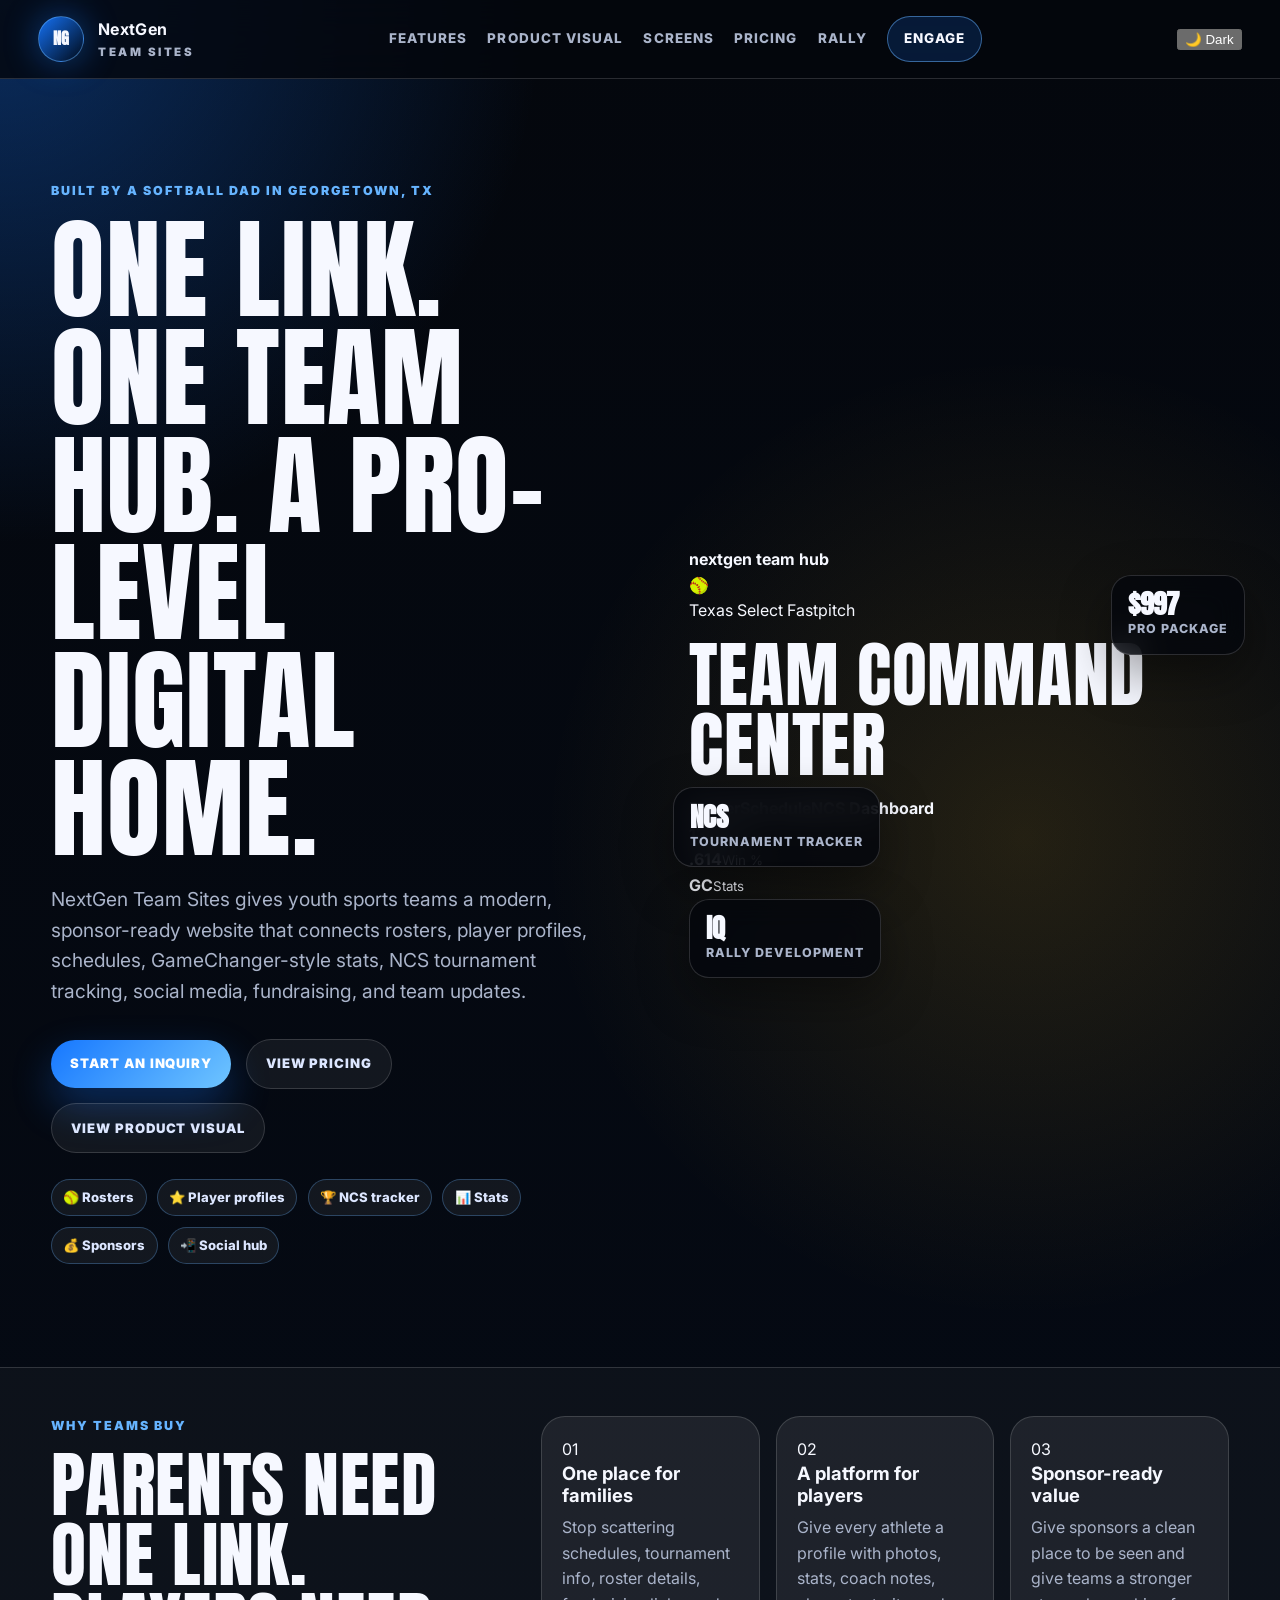
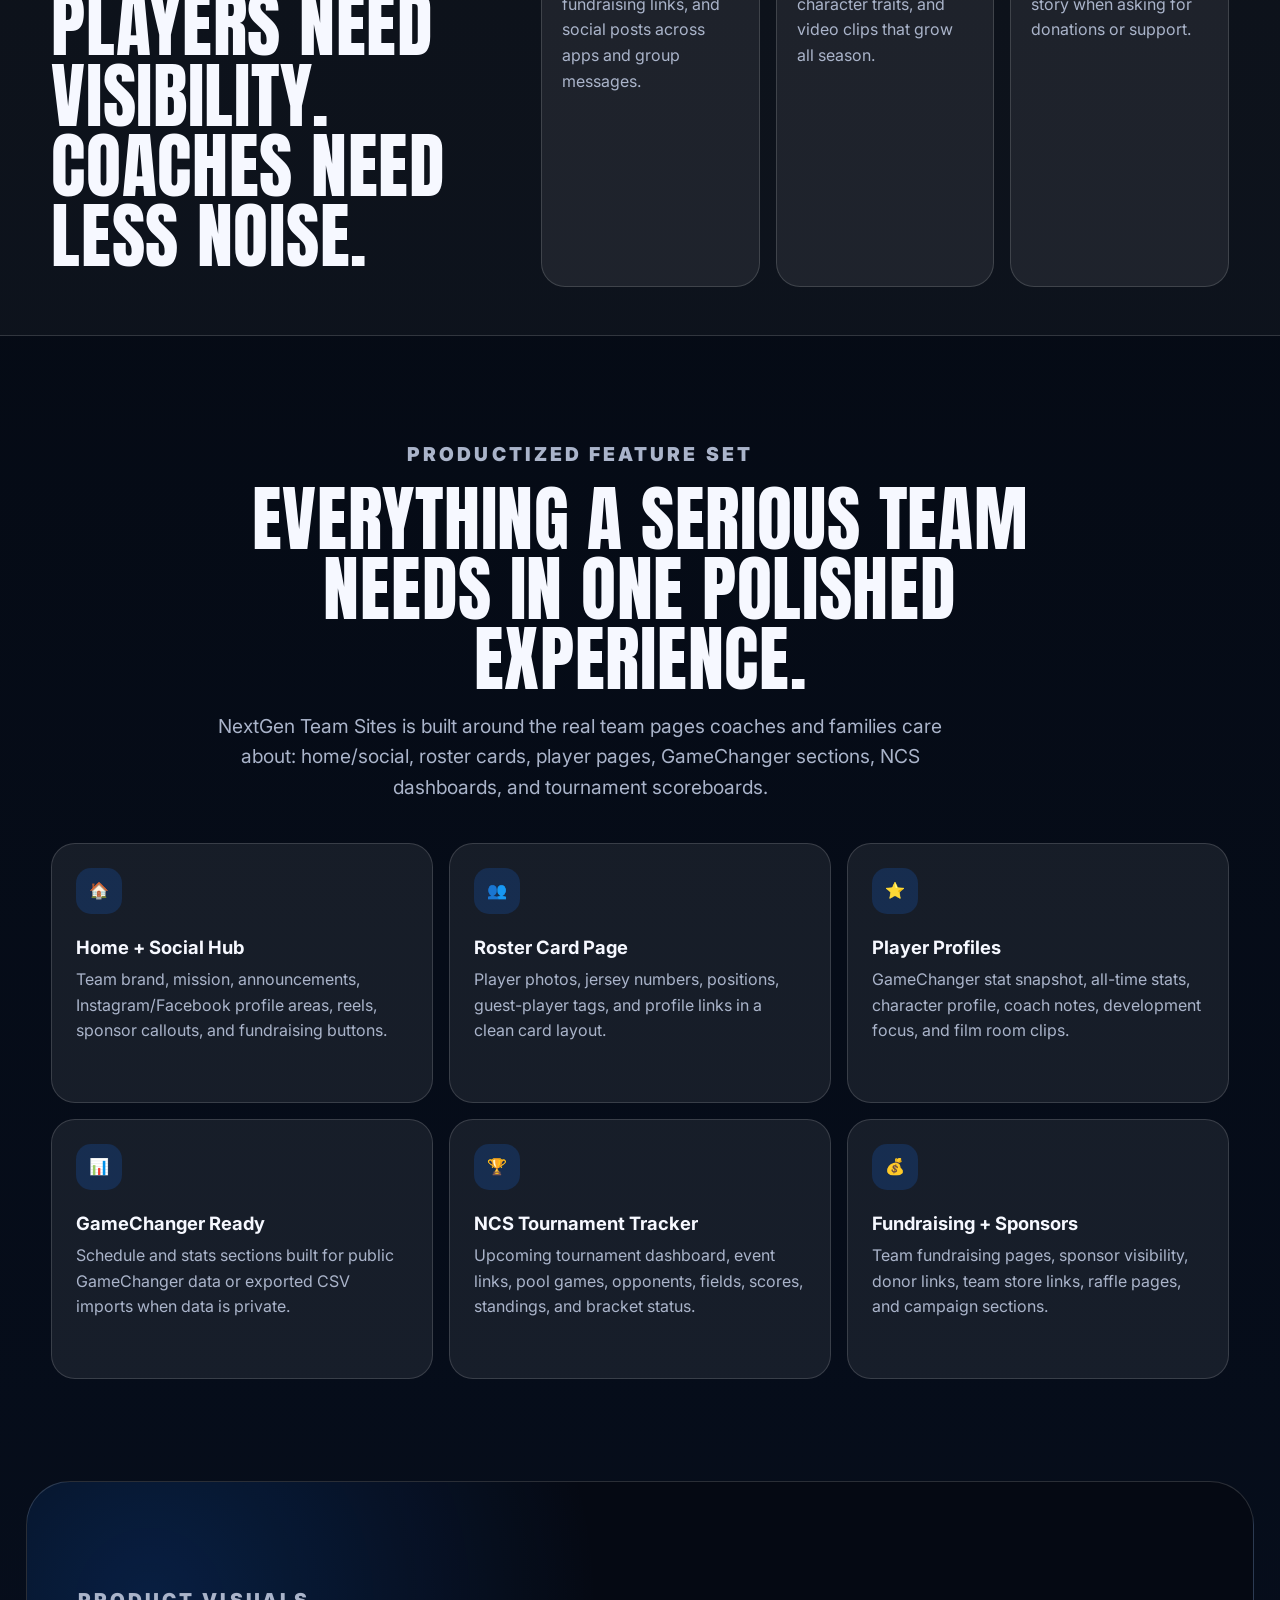
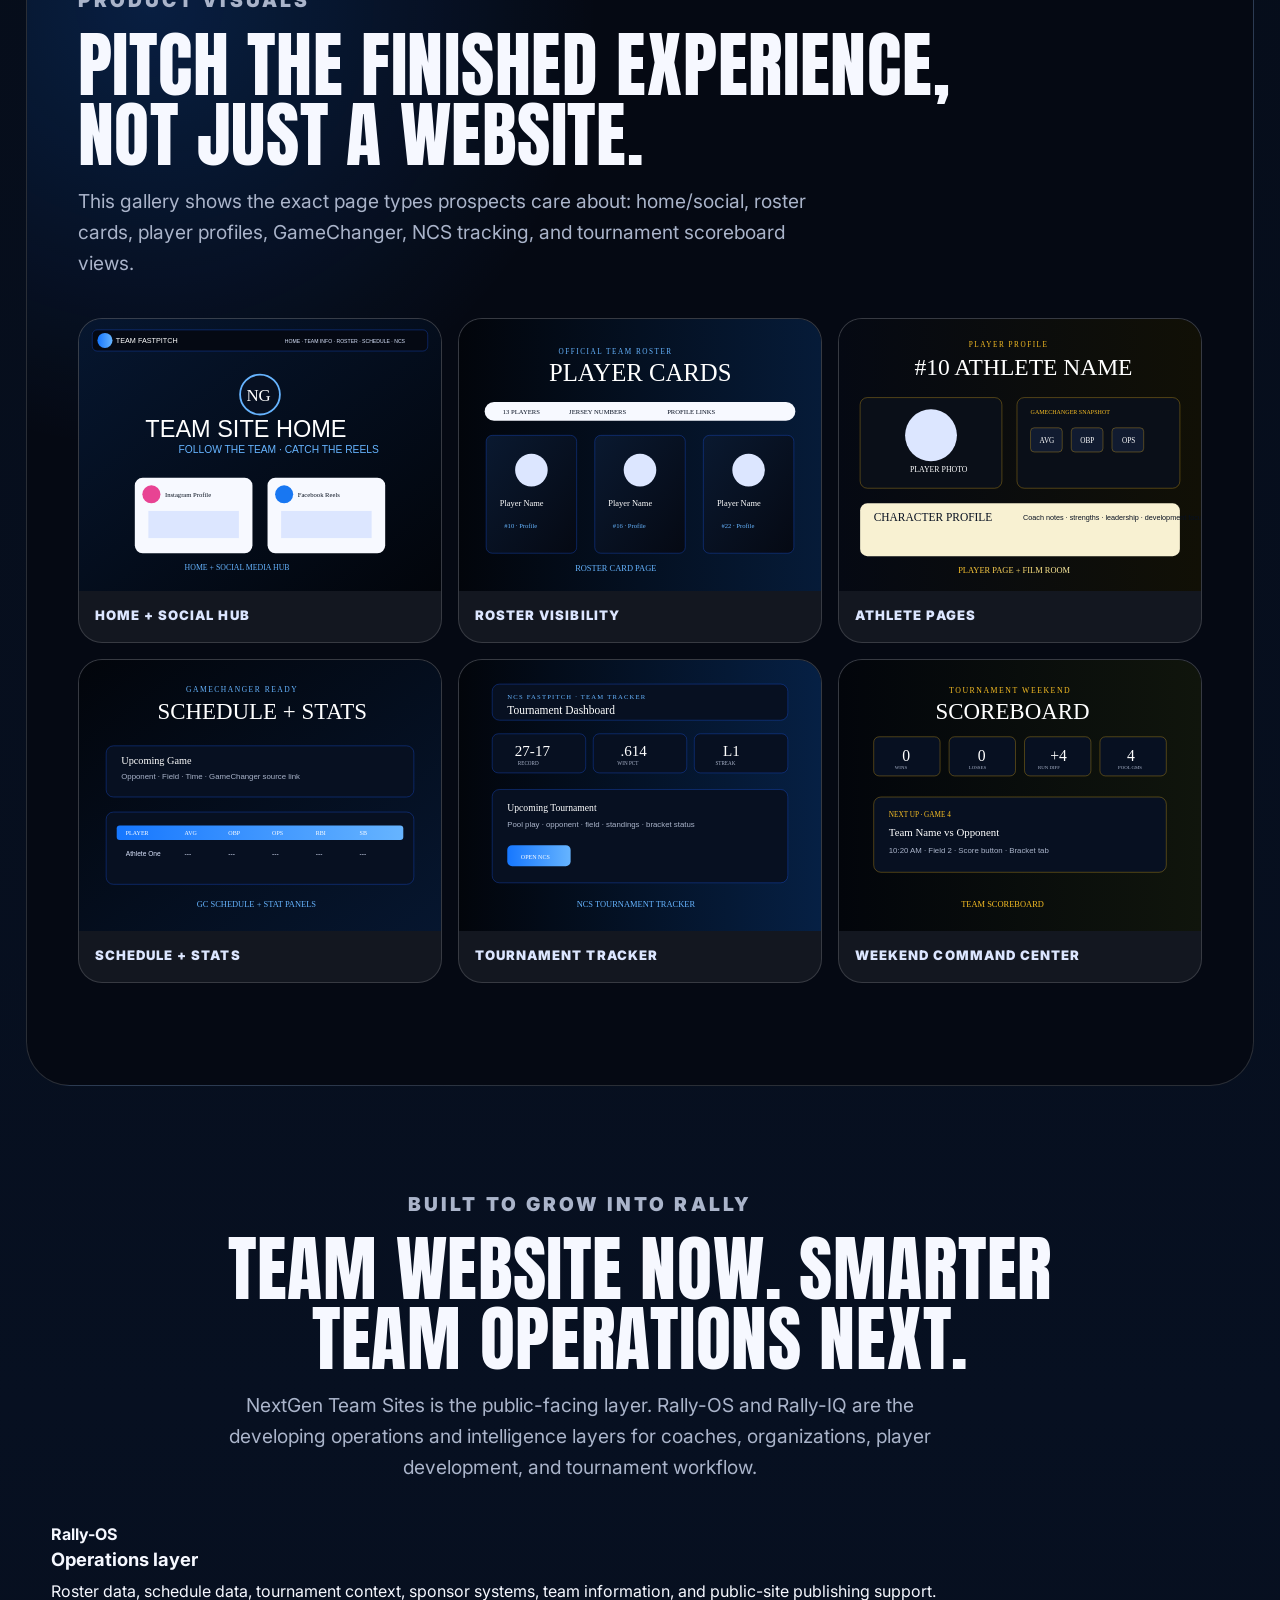
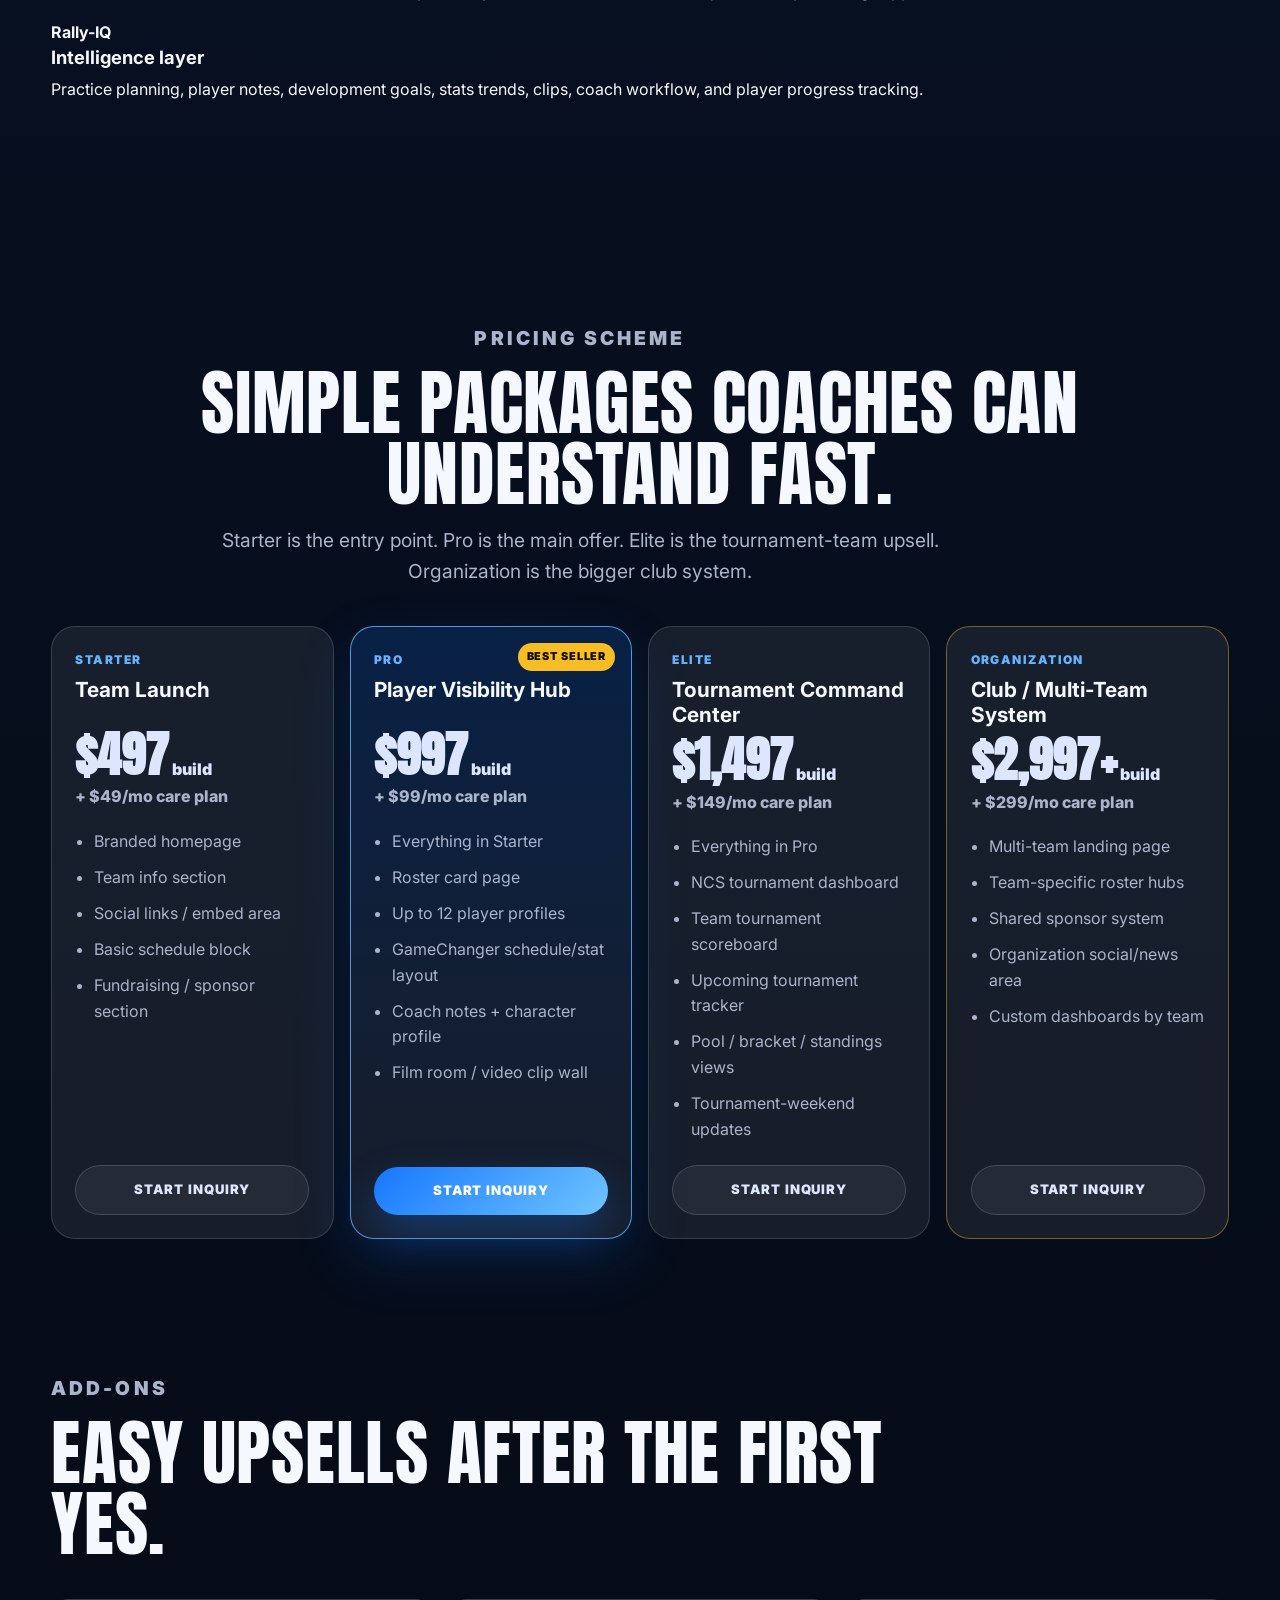
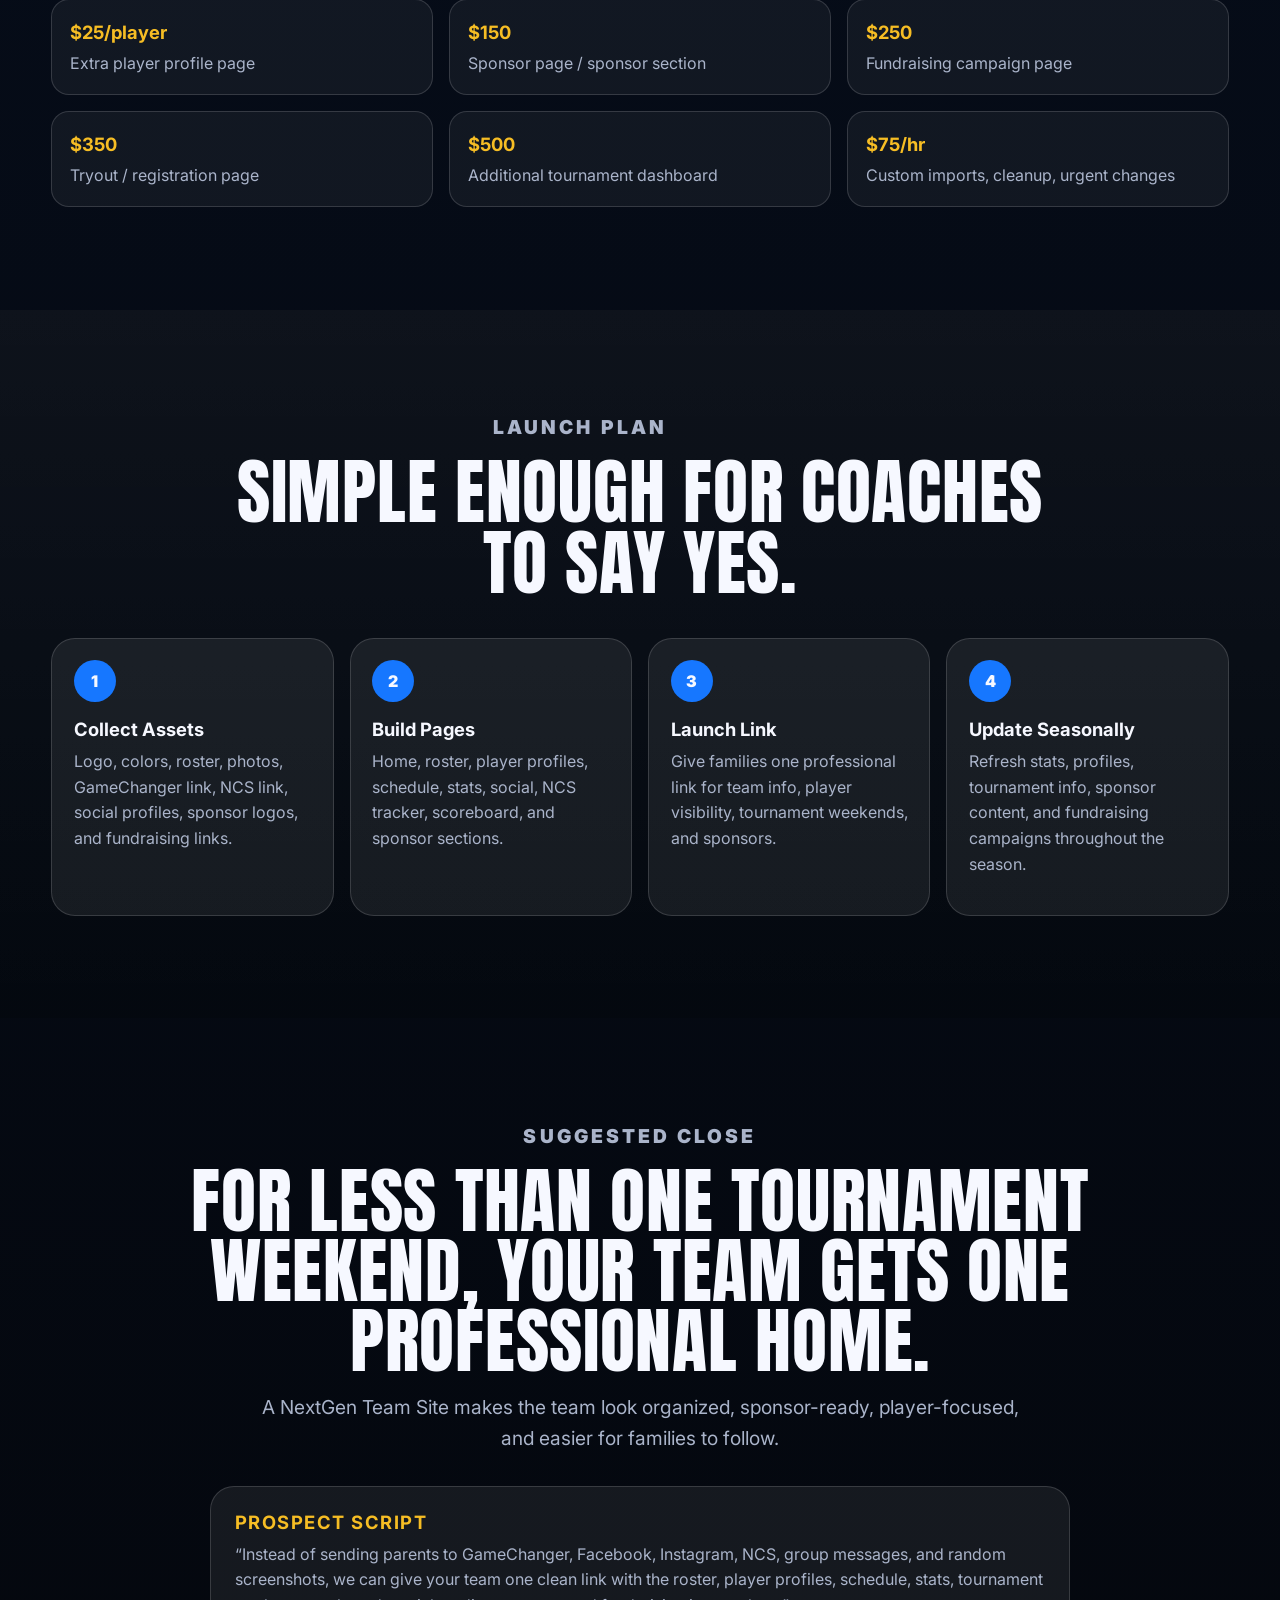
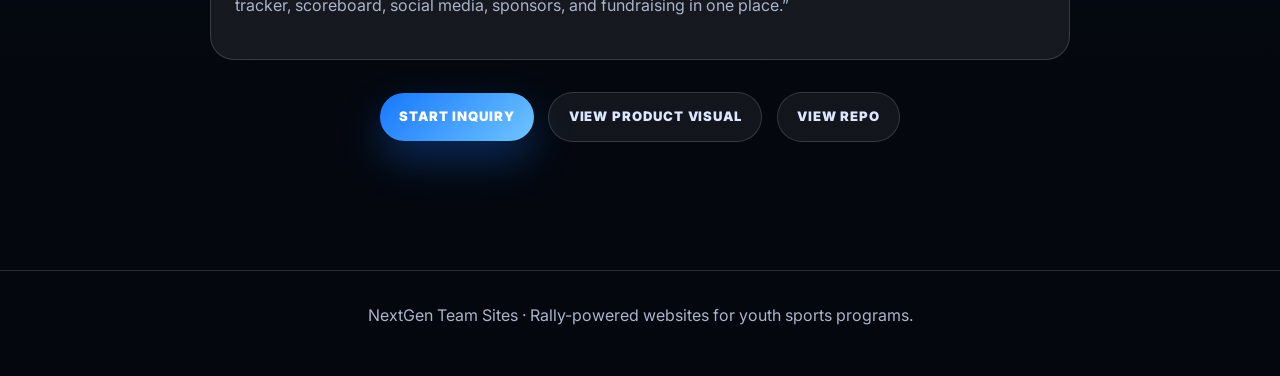
==== commit d6a6afcc: "Modernize landing page UI with theme toggle" ====
--- a/index.html
+++ b/index.html
@@ -1,71 +1,100 @@
 <!DOCTYPE html>
-<html lang="en">
+<html lang="en" data-theme="dark">
 <head>
   <meta charset="UTF-8" />
   <meta name="viewport" content="width=device-width, initial-scale=1.0" />
-  <title>Next Gen Team Site | Pricing + Prospect Pitch</title>
-  <meta name="description" content="Pricing and landing page for Next Gen Team Site: modern team websites for youth sports teams with rosters, GameChanger-ready stats, NCS tournament trackers, social media, and fundraising." />
+  <title>NextGen Team Sites | Rally-powered youth sports websites</title>
+  <meta name="description" content="Modern youth sports team websites with roster pages, player profiles, GameChanger-ready stats, NCS tournament trackers, sponsors, fundraising, and Rally-OS / Rally-IQ development." />
   <link rel="preconnect" href="https://fonts.googleapis.com">
   <link rel="preconnect" href="https://fonts.gstatic.com" crossorigin>
   <link href="https://fonts.googleapis.com/css2?family=Anton&family=Inter:wght@400;500;600;700;800;900&display=swap" rel="stylesheet">
   <link rel="stylesheet" href="styles.css" />
-  <style>
-    .site-mockup{overflow:hidden;border:1px solid rgba(102,180,255,.38);border-radius:28px;background:linear-gradient(145deg,rgba(22,119,255,.22),rgba(255,255,255,.06));box-shadow:0 24px 80px rgba(0,0,0,.45)}
-    .mock-top{display:flex;gap:.45rem;padding:.9rem 1rem;border-bottom:1px solid rgba(255,255,255,.15);background:rgba(0,0,0,.22)}
-    .mock-top span{width:11px;height:11px;border-radius:999px;background:rgba(255,255,255,.28)}
-    .mock-hero{min-height:360px;display:grid;place-content:center;text-align:center;padding:2rem;background:radial-gradient(circle at 50% 15%,rgba(102,180,255,.38),transparent 18rem),linear-gradient(135deg,#07162d,#02050b)}
-    .mock-hero p{color:#66b4ff;font-size:.78rem;font-weight:900;letter-spacing:.16em;text-transform:uppercase}.mock-hero h2{font-size:clamp(2.2rem,4.6vw,4.4rem);max-width:620px;margin:.5rem auto 1.5rem}.mock-buttons{display:flex;justify-content:center;gap:.75rem;flex-wrap:wrap}.mock-buttons b{padding:.7rem .95rem;border:1px solid rgba(255,255,255,.18);border-radius:12px;background:rgba(255,255,255,.07);font-size:.75rem;text-transform:uppercase;letter-spacing:.08em}.mock-panels{display:grid;grid-template-columns:repeat(3,1fr);gap:.75rem;padding:1rem;background:rgba(0,0,0,.26)}.mock-panels div{padding:1rem;border:1px solid rgba(255,255,255,.13);border-radius:16px;background:rgba(255,255,255,.06);text-align:center}.mock-panels strong{display:block;font-family:Anton,sans-serif;font-size:2rem;line-height:1}.mock-panels small{color:#aab4ca;text-transform:uppercase;font-weight:900;font-size:.68rem;letter-spacing:.08em}.mock-shot div{min-height:245px;display:grid;place-content:center;gap:.55rem;padding:1.5rem;text-align:center;background:radial-gradient(circle at 50% 10%,rgba(22,119,255,.45),transparent 12rem),linear-gradient(135deg,#07162d,#030711)}.mock-shot b{font-family:Anton,sans-serif;font-size:2.4rem;line-height:1;text-transform:uppercase}.mock-shot span{color:#aab4ca;font-weight:800}.mock-grid figure:nth-child(2n) div{background:radial-gradient(circle at 50% 10%,rgba(246,189,36,.34),transparent 12rem),linear-gradient(135deg,#181006,#030711)}@media(max-width:720px){.mock-panels{grid-template-columns:1fr}.mock-hero{min-height:300px}}
-  </style>
 </head>
 <body>
+  <div class="ambient ambient-one"></div>
+  <div class="ambient ambient-two"></div>
+
   <header class="site-header">
-    <a href="#top" class="brand"><span class="brand-mark">NG</span><span><strong>Next Gen</strong><small>Team Site</small></span></a>
-    <nav class="desktop-nav"><a href="#features">Features</a><a href="product.html">Product Visual</a><a href="#proof">Page Samples</a><a href="#pricing">Pricing</a><a href="#launch">Launch</a><a href="engage.html" class="nav-cta">Engage</a></nav>
+    <a href="#top" class="brand" aria-label="NextGen Team Sites home">
+      <span class="brand-mark">NG</span>
+      <span><strong>NextGen</strong><small>Team Sites</small></span>
+    </a>
+    <nav class="desktop-nav" aria-label="Main navigation">
+      <a href="#features">Features</a>
+      <a href="product.html">Product Visual</a>
+      <a href="#proof">Screens</a>
+      <a href="#pricing">Pricing</a>
+      <a href="#rally">Rally</a>
+      <a href="engage.html" class="nav-cta">Engage</a>
+    </nav>
+    <button class="theme-toggle" type="button" aria-label="Toggle light and dark mode" aria-pressed="false">
+      <span class="toggle-icon">☀️</span>
+      <span class="toggle-label">Light</span>
+    </button>
   </header>
 
   <main id="top">
     <section class="hero section-pad">
-      <div class="hero-copy">
-        <p class="eyebrow">One branded hub for serious youth sports teams</p>
-        <h1>Turn a team into a real sports platform.</h1>
-        <p class="hero-lede">Next Gen Team Site gives prospects a clean, sellable website package: social media, roster cards, player profiles, GameChanger-ready stats, NCS tournament tracking, sponsor visibility, and fundraising — all under one team link.</p>
-        <div class="hero-actions"><a href="engage.html" class="btn primary">Start an inquiry</a><a href="#pricing" class="btn ghost">View pricing</a><a href="product.html" class="btn ghost">View product visual</a></div>
-        <div class="hero-proof"><span>Home page</span><span>Roster cards</span><span>Player profiles</span><span>GameChanger</span><span>NCS tracker</span><span>Sponsors</span></div>
+      <div class="hero-copy reveal-card">
+        <p class="eyebrow">Built by a softball dad in Georgetown, TX</p>
+        <h1>One link. One team hub. A pro-level digital home.</h1>
+        <p class="hero-lede">NextGen Team Sites gives youth sports teams a modern, sponsor-ready website that connects rosters, player profiles, schedules, GameChanger-style stats, NCS tournament tracking, social media, fundraising, and team updates.</p>
+        <div class="hero-actions">
+          <a href="engage.html" class="btn primary">Start an inquiry</a>
+          <a href="#pricing" class="btn ghost">View pricing</a>
+          <a href="product.html" class="btn ghost">View product visual</a>
+        </div>
+        <div class="hero-proof">
+          <span>🥎 Rosters</span><span>⭐ Player profiles</span><span>🏆 NCS tracker</span><span>📊 Stats</span><span>💰 Sponsors</span><span>📲 Social hub</span>
+        </div>
       </div>
+
       <div class="hero-visual">
-        <div class="site-mockup main-mockup">
-          <div class="mock-top"><span></span><span></span><span></span></div>
-          <div class="mock-hero"><p>Texas Select Fastpitch · Team Hub</p><h2>Team Site Command Center</h2><div class="mock-buttons"><b>Roster</b><b>Schedule</b><b>NCS Dashboard</b></div></div>
-          <div class="mock-panels"><div><strong>13</strong><small>Players</small></div><div><strong>.614</strong><small>Win %</small></div><div><strong>GC</strong><small>Stats</small></div></div>
+        <div class="stadium-card main-mockup">
+          <div class="mock-shell">
+            <div class="mock-toolbar"><span></span><span></span><span></span><b>nextgen team hub</b></div>
+            <div class="mock-hero">
+              <div class="softball-orbit"><span>🥎</span></div>
+              <p>Texas Select Fastpitch</p>
+              <h2>Team Command Center</h2>
+              <div class="mock-buttons"><b>Roster</b><b>Schedule</b><b>NCS Dashboard</b></div>
+            </div>
+            <div class="mock-panels">
+              <div><strong>13</strong><small>Players</small></div>
+              <div><strong>.614</strong><small>Win %</small></div>
+              <div><strong>GC</strong><small>Stats</small></div>
+            </div>
+          </div>
         </div>
         <div class="floating-card stat-card"><strong>$997</strong><span>Pro package</span></div>
         <div class="floating-card roster-card-mini"><strong>NCS</strong><span>Tournament tracker</span></div>
+        <div class="floating-card iq-card"><strong>IQ</strong><span>Rally development</span></div>
       </div>
     </section>
 
     <section class="pain-solution section-pad compact">
       <div><p class="eyebrow">Why teams buy</p><h2>Parents need one link. Players need visibility. Coaches need less noise.</h2></div>
       <div class="solution-grid">
-        <article><h3>One place for families</h3><p>Stop scattering schedules, tournament info, roster details, fundraising links, and social posts across apps and group messages.</p></article>
-        <article><h3>A platform for players</h3><p>Give every athlete a profile with photos, stats, coach notes, character traits, and video clips that grow all season.</p></article>
-        <article><h3>Professional sponsor value</h3><p>Give sponsors a clean place to be seen and give teams a better story when asking for donations or support.</p></article>
+        <article><span>01</span><h3>One place for families</h3><p>Stop scattering schedules, tournament info, roster details, fundraising links, and social posts across apps and group messages.</p></article>
+        <article><span>02</span><h3>A platform for players</h3><p>Give every athlete a profile with photos, stats, coach notes, character traits, and video clips that grow all season.</p></article>
+        <article><span>03</span><h3>Sponsor-ready value</h3><p>Give sponsors a clean place to be seen and give teams a stronger story when asking for donations or support.</p></article>
       </div>
     </section>
 
     <section id="features" class="section-pad">
-      <div class="section-heading"><p class="eyebrow">Productized feature set</p><h2>Built from real team-site pages.</h2><p>The offer is modeled around the Bombers and Primetime concepts: home/social, roster cards, player pages, GameChanger sections, NCS dashboards, and tournament scoreboards.</p></div>
+      <div class="section-heading"><p class="eyebrow">Productized feature set</p><h2>Everything a serious team needs in one polished experience.</h2><p>NextGen Team Sites is built around the real team pages coaches and families care about: home/social, roster cards, player pages, GameChanger sections, NCS dashboards, and tournament scoreboards.</p></div>
       <div class="feature-grid">
-        <article class="feature-card"><span class="feature-icon">01</span><h3>Home + Social Hub</h3><p>Team brand, mission, announcements, Instagram/Facebook profile areas, reels, sponsor callouts, and fundraising buttons.</p></article>
-        <article class="feature-card"><span class="feature-icon">02</span><h3>Roster Card Page</h3><p>Player photos, jersey numbers, positions, guest-player tags, and profile links in a clean card layout.</p></article>
-        <article class="feature-card"><span class="feature-icon">03</span><h3>Player Profiles</h3><p>GameChanger stat snapshot, all-time stats, character profile, coach notes, development focus, and film room clips.</p></article>
-        <article class="feature-card"><span class="feature-icon">04</span><h3>GameChanger Ready</h3><p>Schedule and stats sections built for public GameChanger data or exported CSV imports when data is private.</p></article>
-        <article class="feature-card"><span class="feature-icon">05</span><h3>NCS Tournament Tracker</h3><p>Upcoming tournament dashboard, event links, pool games, opponents, fields, scores, standings, and bracket status.</p></article>
-        <article class="feature-card"><span class="feature-icon">06</span><h3>Fundraising + Sponsors</h3><p>Team fundraising pages, sponsor visibility, donor links, team store links, raffle pages, and campaign sections.</p></article>
+        <article class="feature-card"><span class="feature-icon">🏠</span><h3>Home + Social Hub</h3><p>Team brand, mission, announcements, Instagram/Facebook profile areas, reels, sponsor callouts, and fundraising buttons.</p></article>
+        <article class="feature-card"><span class="feature-icon">👥</span><h3>Roster Card Page</h3><p>Player photos, jersey numbers, positions, guest-player tags, and profile links in a clean card layout.</p></article>
+        <article class="feature-card"><span class="feature-icon">⭐</span><h3>Player Profiles</h3><p>GameChanger stat snapshot, all-time stats, character profile, coach notes, development focus, and film room clips.</p></article>
+        <article class="feature-card"><span class="feature-icon">📊</span><h3>GameChanger Ready</h3><p>Schedule and stats sections built for public GameChanger data or exported CSV imports when data is private.</p></article>
+        <article class="feature-card"><span class="feature-icon">🏆</span><h3>NCS Tournament Tracker</h3><p>Upcoming tournament dashboard, event links, pool games, opponents, fields, scores, standings, and bracket status.</p></article>
+        <article class="feature-card"><span class="feature-icon">💰</span><h3>Fundraising + Sponsors</h3><p>Team fundraising pages, sponsor visibility, donor links, team store links, raffle pages, and campaign sections.</p></article>
       </div>
     </section>
 
     <section id="proof" class="section-pad dark-panel">
-      <div class="section-heading left"><p class="eyebrow">Screenshots to show prospects</p><h2>Pitch the finished experience, not just a website.</h2><p>This gallery shows the exact page types prospects care about: home/social, roster cards, player profiles, GameChanger, NCS tracking, and tournament scoreboard views.</p></div>
+      <div class="section-heading left"><p class="eyebrow">Product visuals</p><h2>Pitch the finished experience, not just a website.</h2><p>This gallery shows the exact page types prospects care about: home/social, roster cards, player profiles, GameChanger, NCS tracking, and tournament scoreboard views.</p></div>
       <div class="screenshot-grid">
         <figure><img src="assets/screenshots/01-home-social.svg" alt="Home page and social media hub screenshot preview" /><figcaption>Home + social hub</figcaption></figure>
         <figure><img src="assets/screenshots/02-roster-cards.svg" alt="Roster card page screenshot preview" /><figcaption>Roster visibility</figcaption></figure>
@@ -76,8 +105,16 @@
       </div>
     </section>
 
+    <section id="rally" class="section-pad rally-section">
+      <div class="section-heading"><p class="eyebrow">Built to grow into Rally</p><h2>Team website now. Smarter team operations next.</h2><p>NextGen Team Sites is the public-facing layer. Rally-OS and Rally-IQ are the developing operations and intelligence layers for coaches, organizations, player development, and tournament workflow.</p></div>
+      <div class="rally-grid">
+        <article><b>Rally-OS</b><h3>Operations layer</h3><p>Roster data, schedule data, tournament context, sponsor systems, team information, and public-site publishing support.</p></article>
+        <article><b>Rally-IQ</b><h3>Intelligence layer</h3><p>Practice planning, player notes, development goals, stats trends, clips, coach workflow, and player progress tracking.</p></article>
+      </div>
+    </section>
+
     <section id="pricing" class="section-pad">
-      <div class="section-heading"><p class="eyebrow">Pricing scheme</p><h2>Keep it simple: build fee + monthly care plan.</h2><p>Use Pro as the main offer. Starter is the entry point. Elite is the tournament-team upsell. Organization is the big close.</p></div>
+      <div class="section-heading"><p class="eyebrow">Pricing scheme</p><h2>Simple packages coaches can understand fast.</h2><p>Starter is the entry point. Pro is the main offer. Elite is the tournament-team upsell. Organization is the bigger club system.</p></div>
       <div class="pricing-grid">
         <article class="price-card"><p class="tier">Starter</p><h3>Team Launch</h3><p class="price"><span>$497</span> build</p><p class="monthly">+ $49/mo care plan</p><ul><li>Branded homepage</li><li>Team info section</li><li>Social links / embed area</li><li>Basic schedule block</li><li>Fundraising / sponsor section</li></ul><a href="engage.html" class="btn ghost full">Start inquiry</a></article>
         <article class="price-card featured"><div class="badge">Best seller</div><p class="tier">Pro</p><h3>Player Visibility Hub</h3><p class="price"><span>$997</span> build</p><p class="monthly">+ $99/mo care plan</p><ul><li>Everything in Starter</li><li>Roster card page</li><li>Up to 12 player profiles</li><li>GameChanger schedule/stat layout</li><li>Coach notes + character profile</li><li>Film room / video clip wall</li></ul><a href="engage.html" class="btn primary full">Start inquiry</a></article>
@@ -90,8 +127,28 @@
 
     <section id="launch" class="section-pad launch-plan"><div class="section-heading"><p class="eyebrow">Launch plan</p><h2>Simple enough for coaches to say yes.</h2></div><div class="timeline"><article><span>1</span><h3>Collect Assets</h3><p>Logo, colors, roster, photos, GameChanger link, NCS link, social profiles, sponsor logos, and fundraising links.</p></article><article><span>2</span><h3>Build Pages</h3><p>Home, roster, player profiles, schedule, stats, social, NCS tracker, scoreboard, and sponsor sections.</p></article><article><span>3</span><h3>Launch Link</h3><p>Give families one professional link for team info, player visibility, tournament weekends, and sponsors.</p></article><article><span>4</span><h3>Update Seasonally</h3><p>Refresh stats, profiles, tournament info, sponsor content, and fundraising campaigns throughout the season.</p></article></div></section>
 
-    <section id="close" class="section-pad final-cta"><p class="eyebrow">Suggested close</p><h2>For less than one tournament weekend, your team gets one professional home.</h2><p>A Next Gen Team Site makes the team look organized, sponsor-ready, player-focused, and easier for families to follow.</p><div class="pitch-box"><h3>Prospect script</h3><p>“Instead of sending parents to GameChanger, Facebook, Instagram, NCS, group messages, and random screenshots, we can give your team one clean link with the roster, player profiles, schedule, stats, tournament tracker, scoreboard, social media, sponsors, and fundraising in one place.”</p></div><div class="hero-actions center"><a href="engage.html" class="btn primary">Start inquiry</a><a href="product.html" class="btn ghost">View product visual</a><a href="https://github.com/jeremiah9980/next-gen-site" class="btn ghost" target="_blank" rel="noopener">View repo</a></div></section>
+    <section id="close" class="section-pad final-cta"><p class="eyebrow">Suggested close</p><h2>For less than one tournament weekend, your team gets one professional home.</h2><p>A NextGen Team Site makes the team look organized, sponsor-ready, player-focused, and easier for families to follow.</p><div class="pitch-box"><h3>Prospect script</h3><p>“Instead of sending parents to GameChanger, Facebook, Instagram, NCS, group messages, and random screenshots, we can give your team one clean link with the roster, player profiles, schedule, stats, tournament tracker, scoreboard, social media, sponsors, and fundraising in one place.”</p></div><div class="hero-actions center"><a href="engage.html" class="btn primary">Start inquiry</a><a href="product.html" class="btn ghost">View product visual</a><a href="https://github.com/jeremiah9980/next-gen-site" class="btn ghost" target="_blank" rel="noopener">View repo</a></div></section>
   </main>
-  <footer class="site-footer"><p>Next Gen Team Site · Team websites for select sports programs.</p></footer>
+
+  <footer class="site-footer"><p>NextGen Team Sites · Rally-powered websites for youth sports programs.</p></footer>
+
+  <script>
+    const root = document.documentElement;
+    const toggle = document.querySelector('.theme-toggle');
+    const icon = document.querySelector('.toggle-icon');
+    const label = document.querySelector('.toggle-label');
+    const savedTheme = localStorage.getItem('nextgen-theme');
+    const prefersLight = window.matchMedia('(prefers-color-scheme: light)').matches;
+    const setTheme = (theme) => {
+      root.setAttribute('data-theme', theme);
+      localStorage.setItem('nextgen-theme', theme);
+      const isLight = theme === 'light';
+      toggle.setAttribute('aria-pressed', String(isLight));
+      icon.textContent = isLight ? '🌙' : '☀️';
+      label.textContent = isLight ? 'Dark' : 'Light';
+    };
+    setTheme(savedTheme || (prefersLight ? 'light' : 'dark'));
+    toggle.addEventListener('click', () => setTheme(root.getAttribute('data-theme') === 'dark' ? 'light' : 'dark'));
+  </script>
 </body>
-</html>
+</html>
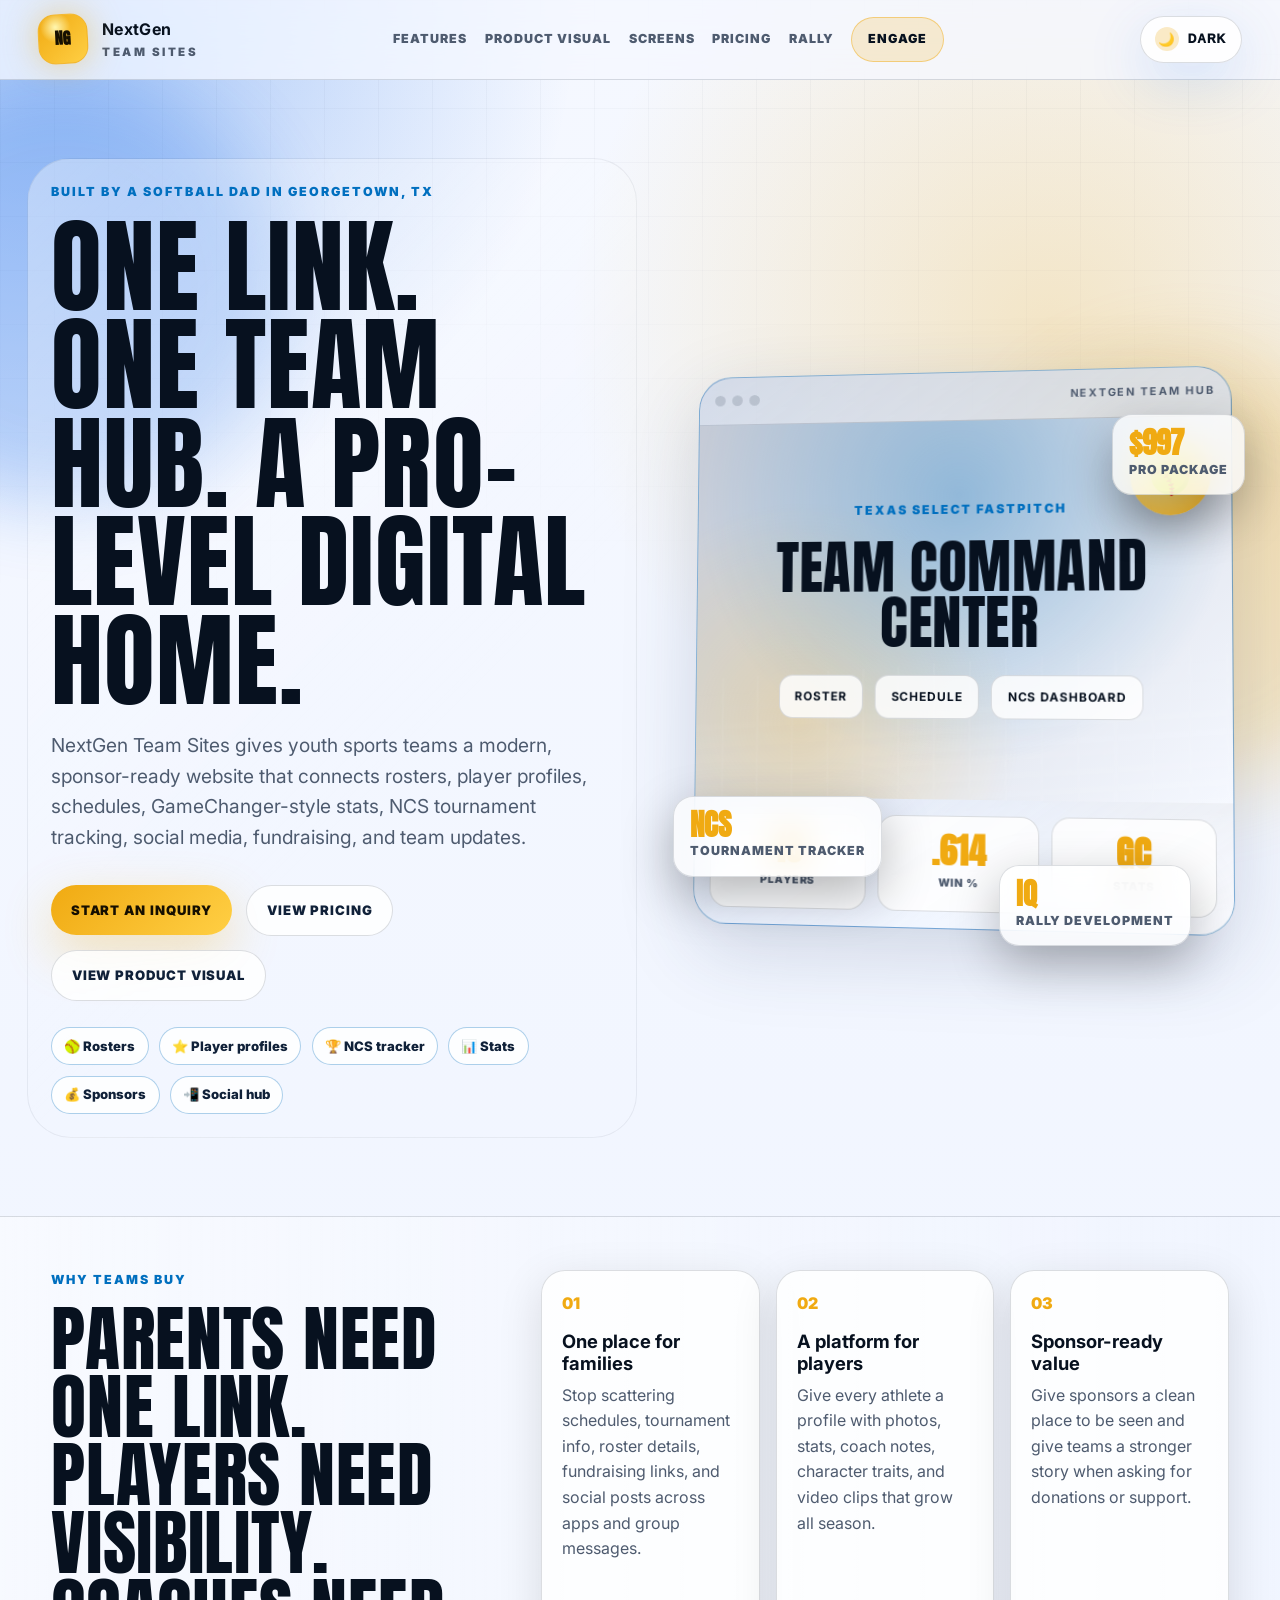
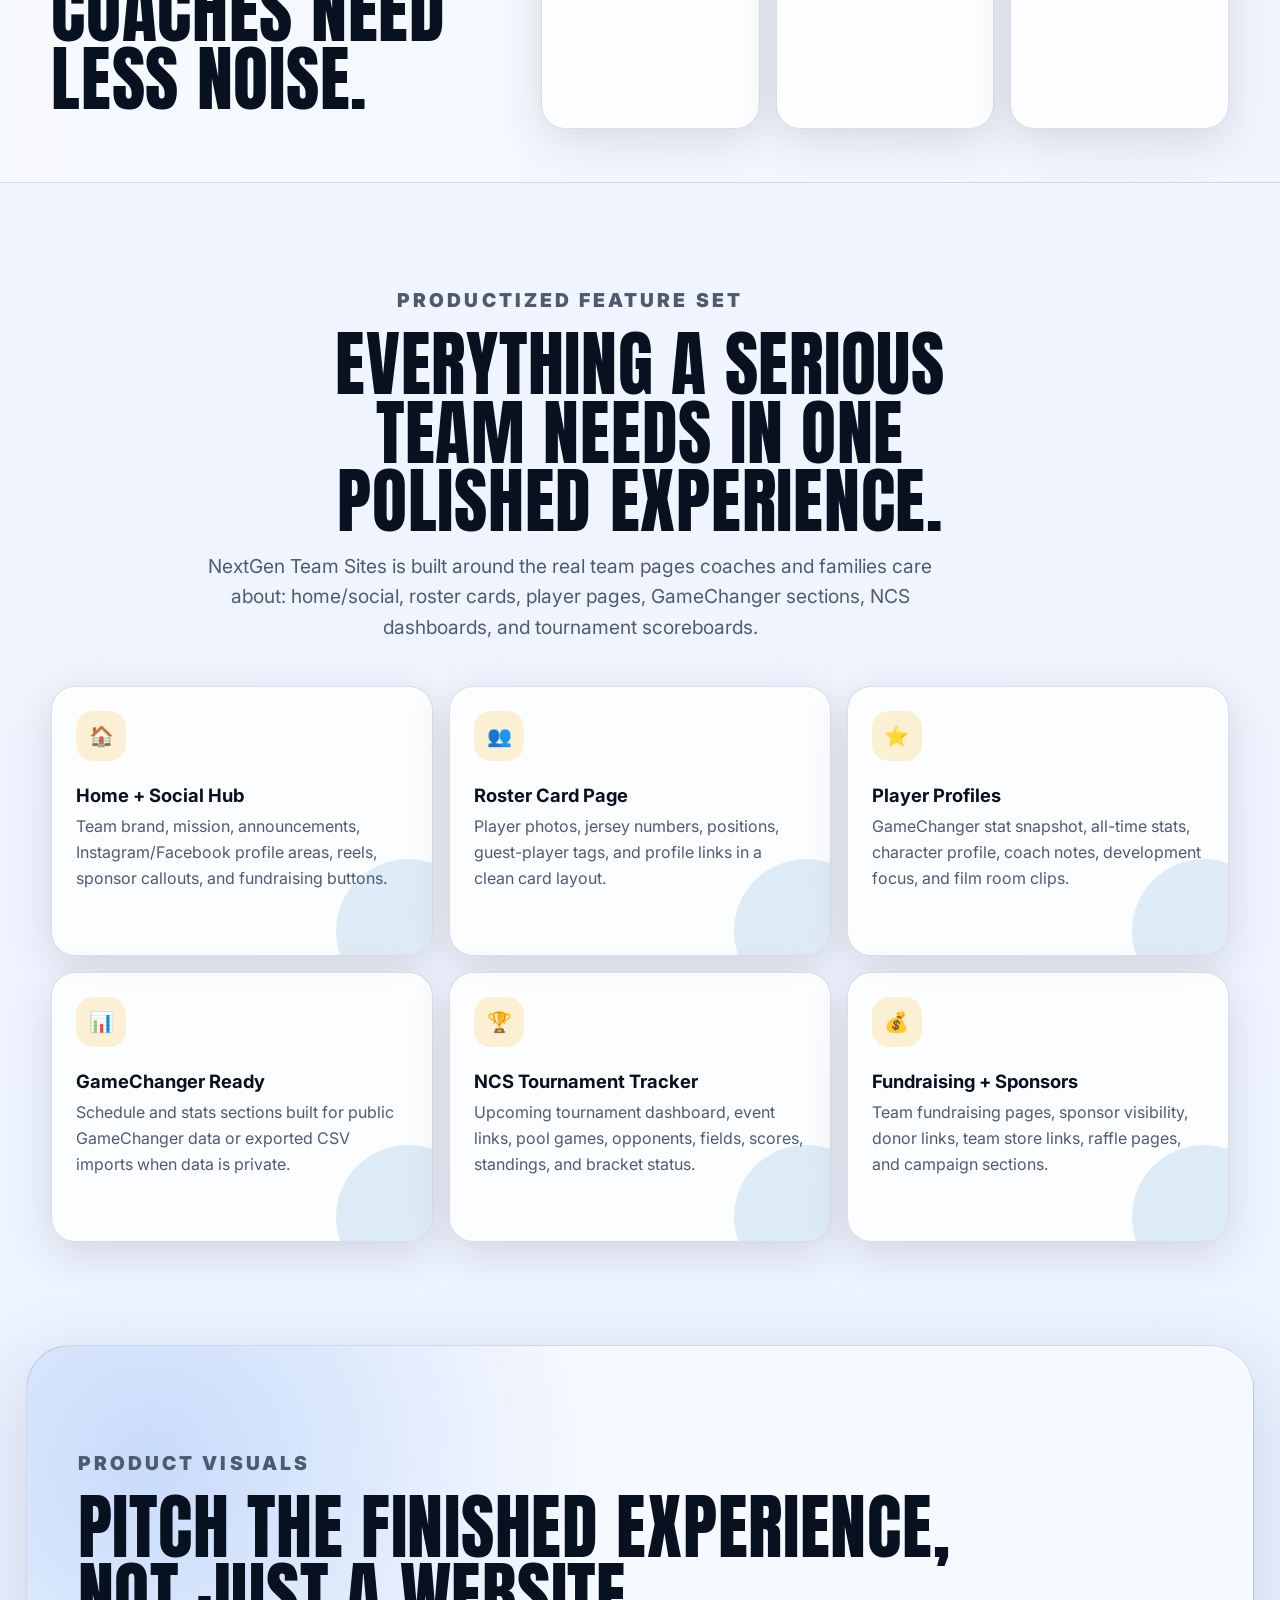
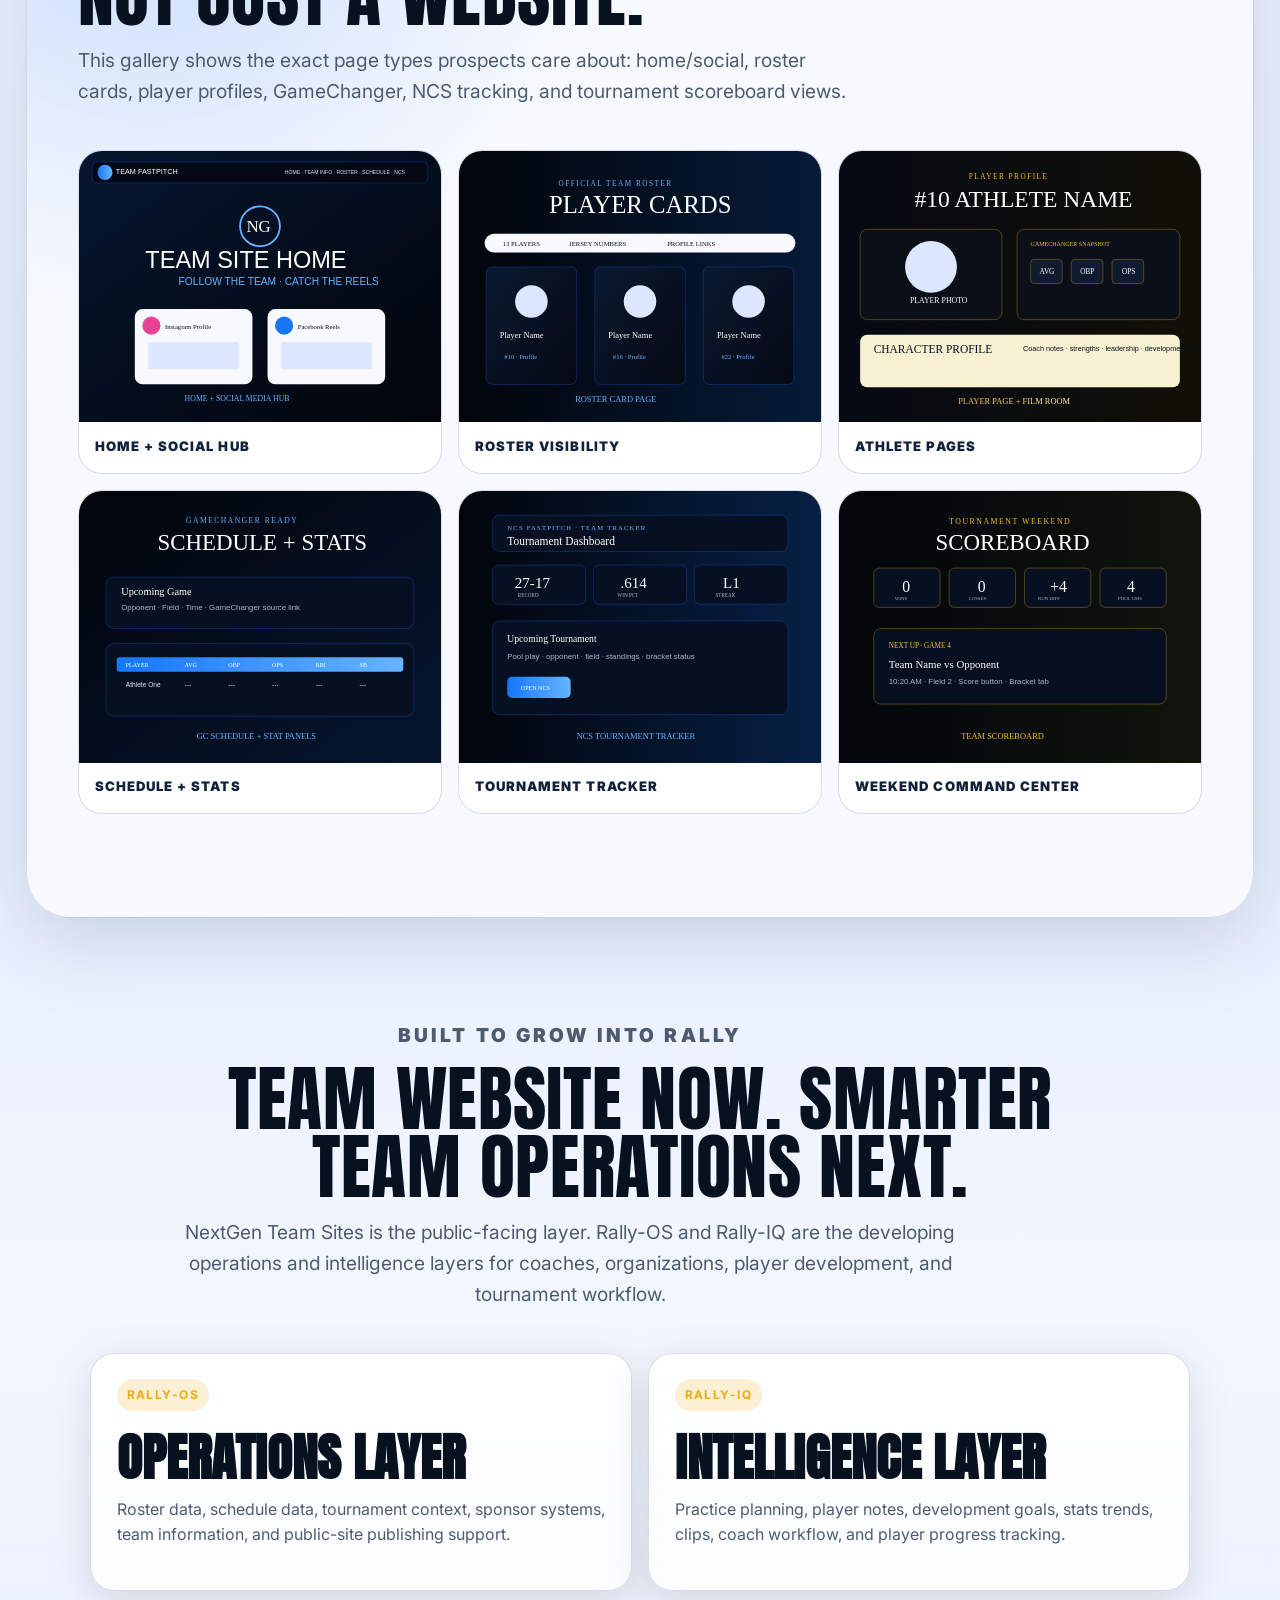
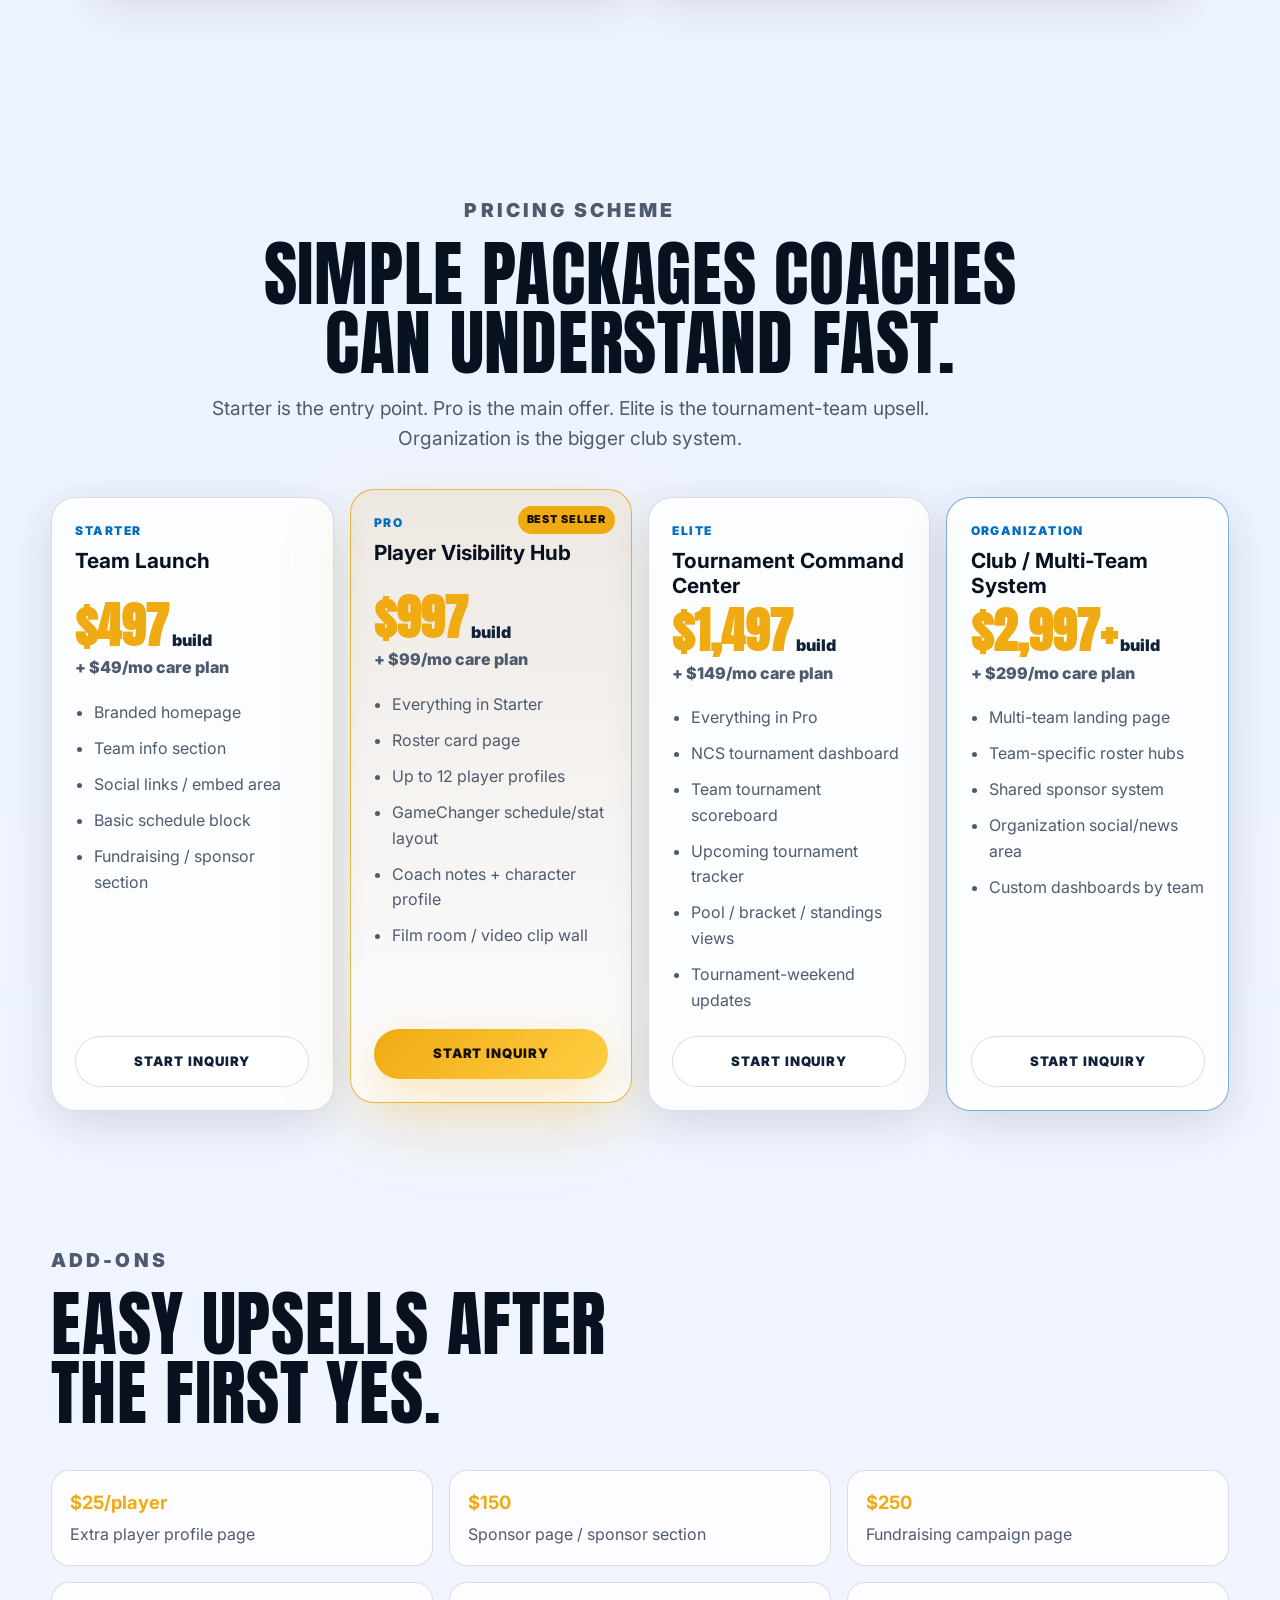
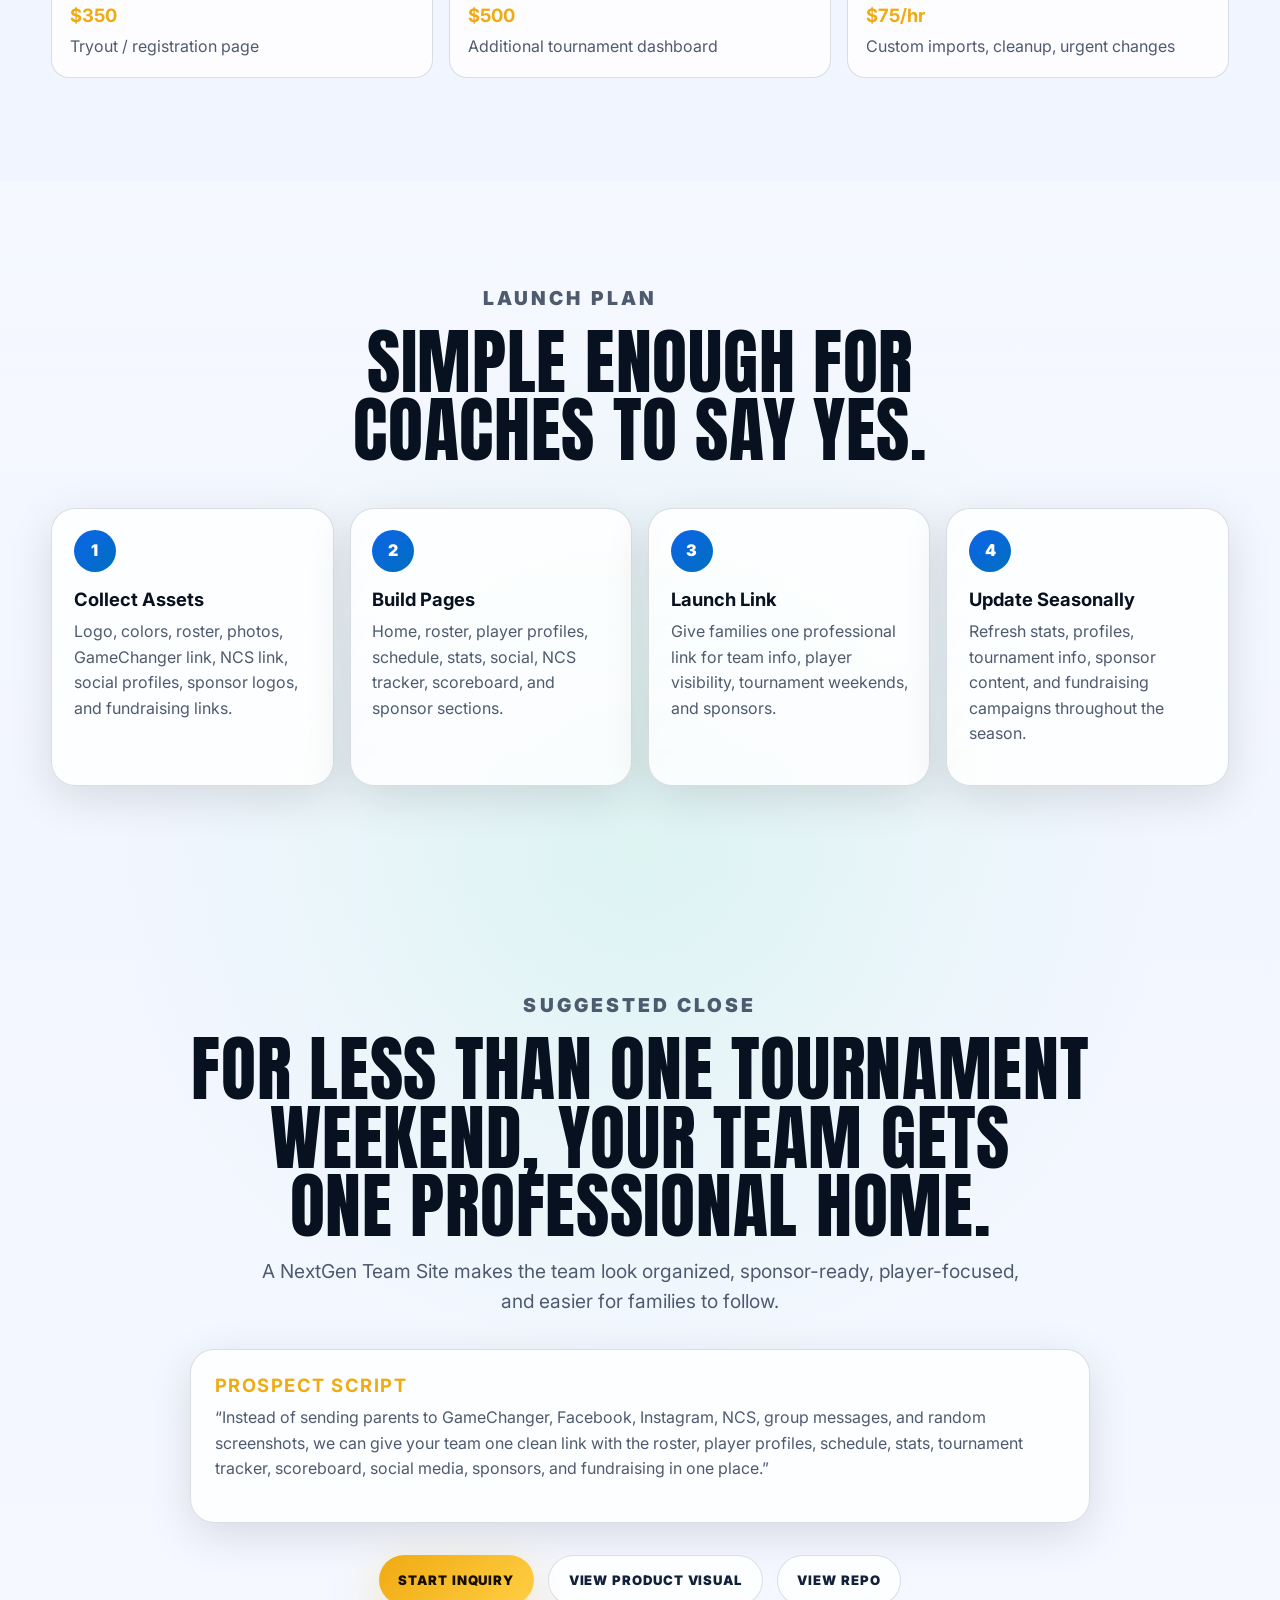
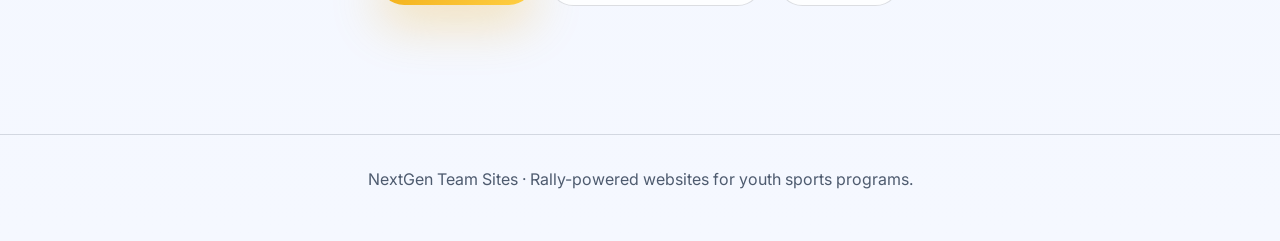
==== commit 674d870c: "Default landing page to light mode" ====
--- a/index.html
+++ b/index.html
@@ -1,5 +1,5 @@
 <!DOCTYPE html>
-<html lang="en" data-theme="dark">
+<html lang="en" data-theme="light">
 <head>
   <meta charset="UTF-8" />
   <meta name="viewport" content="width=device-width, initial-scale=1.0" />
@@ -27,9 +27,9 @@
       <a href="#rally">Rally</a>
       <a href="engage.html" class="nav-cta">Engage</a>
     </nav>
-    <button class="theme-toggle" type="button" aria-label="Toggle light and dark mode" aria-pressed="false">
-      <span class="toggle-icon">☀️</span>
-      <span class="toggle-label">Light</span>
+    <button class="theme-toggle" type="button" aria-label="Toggle light and dark mode" aria-pressed="true">
+      <span class="toggle-icon">🌙</span>
+      <span class="toggle-label">Dark</span>
     </button>
   </header>
 
@@ -137,17 +137,17 @@
     const toggle = document.querySelector('.theme-toggle');
     const icon = document.querySelector('.toggle-icon');
     const label = document.querySelector('.toggle-label');
-    const savedTheme = localStorage.getItem('nextgen-theme');
-    const prefersLight = window.matchMedia('(prefers-color-scheme: light)').matches;
+    const storageKey = 'nextgen-theme-v2';
+    const savedTheme = localStorage.getItem(storageKey);
     const setTheme = (theme) => {
       root.setAttribute('data-theme', theme);
-      localStorage.setItem('nextgen-theme', theme);
+      localStorage.setItem(storageKey, theme);
       const isLight = theme === 'light';
       toggle.setAttribute('aria-pressed', String(isLight));
       icon.textContent = isLight ? '🌙' : '☀️';
       label.textContent = isLight ? 'Dark' : 'Light';
     };
-    setTheme(savedTheme || (prefersLight ? 'light' : 'dark'));
+    setTheme(savedTheme || 'light');
     toggle.addEventListener('click', () => setTheme(root.getAttribute('data-theme') === 'dark' ? 'light' : 'dark'));
   </script>
 </body>
--- a/styles.css
+++ b/styles.css
@@ -1,63 +1,111 @@
 :root {
   color-scheme: dark;
-  --bg: #04070d;
-  --bg-2: #08111f;
-  --panel: rgba(255, 255, 255, 0.07);
-  --panel-strong: rgba(255, 255, 255, 0.12);
-  --text: #f6f8ff;
-  --muted: #aab4ca;
-  --soft: #dce6ff;
-  --line: rgba(255, 255, 255, 0.15);
-  --blue: #1677ff;
-  --blue-2: #66b4ff;
-  --gold: #f6bd24;
-  --green: #24d17e;
+  --bg: #03050a;
+  --bg-2: #07101d;
+  --surface: rgba(255, 255, 255, 0.07);
+  --surface-2: rgba(255, 255, 255, 0.12);
+  --glass: rgba(6, 12, 24, 0.72);
+  --text: #f8fbff;
+  --muted: #aeb9cc;
+  --soft: #eaf1ff;
+  --line: rgba(255, 255, 255, 0.16);
+  --blue: #1476ff;
+  --blue-2: #6bd0ff;
+  --gold: #ffd338;
+  --gold-2: #ff9f1c;
+  --green: #23d982;
   --red: #ff5b69;
-  --shadow: 0 24px 80px rgba(0, 0, 0, 0.45);
-  --radius: 28px;
-}
-
-* {
-  box-sizing: border-box;
-}
-
-html {
-  scroll-behavior: smooth;
-}
+  --ink: #03050a;
+  --shadow: 0 26px 90px rgba(0, 0, 0, 0.48);
+  --shadow-soft: 0 18px 60px rgba(20, 118, 255, 0.22);
+  --radius: 30px;
+}
+
+html[data-theme="light"] {
+  color-scheme: light;
+  --bg: #f5f8ff;
+  --bg-2: #eaf1ff;
+  --surface: rgba(255, 255, 255, 0.82);
+  --surface-2: rgba(255, 255, 255, 0.95);
+  --glass: rgba(255, 255, 255, 0.76);
+  --text: #07111f;
+  --muted: #4e5b6f;
+  --soft: #102139;
+  --line: rgba(8, 24, 48, 0.14);
+  --blue: #0d64e8;
+  --blue-2: #006fbf;
+  --gold: #f0aa12;
+  --gold-2: #ffcf44;
+  --ink: #ffffff;
+  --shadow: 0 24px 80px rgba(40, 63, 102, 0.18);
+  --shadow-soft: 0 18px 60px rgba(13, 100, 232, 0.16);
+}
+
+* { box-sizing: border-box; }
+
+html { scroll-behavior: smooth; }
 
 body {
   margin: 0;
+  min-height: 100vh;
   font-family: "Inter", system-ui, -apple-system, BlinkMacSystemFont, "Segoe UI", sans-serif;
   background:
-    radial-gradient(circle at top left, rgba(22, 119, 255, 0.34), transparent 34rem),
-    radial-gradient(circle at 80% 10%, rgba(246, 189, 36, 0.13), transparent 30rem),
-    linear-gradient(180deg, #04070d 0%, #071021 55%, #04070d 100%);
+    radial-gradient(circle at 4% 0%, color-mix(in srgb, var(--blue) 36%, transparent), transparent 33rem),
+    radial-gradient(circle at 82% 4%, color-mix(in srgb, var(--gold) 24%, transparent), transparent 30rem),
+    radial-gradient(circle at 50% 88%, rgba(35, 217, 130, 0.10), transparent 33rem),
+    linear-gradient(180deg, var(--bg) 0%, var(--bg-2) 48%, var(--bg) 100%);
   color: var(--text);
   line-height: 1.6;
-}
-
-img {
-  width: 100%;
-  display: block;
-}
-
-a {
-  color: inherit;
-  text-decoration: none;
-}
+  overflow-x: hidden;
+}
+
+body::before {
+  content: "";
+  position: fixed;
+  inset: 0;
+  z-index: -3;
+  pointer-events: none;
+  opacity: .38;
+  background-image:
+    linear-gradient(rgba(255,255,255,.055) 1px, transparent 1px),
+    linear-gradient(90deg, rgba(255,255,255,.055) 1px, transparent 1px);
+  background-size: 54px 54px;
+  mask-image: linear-gradient(to bottom, black, transparent 72%);
+}
+
+html[data-theme="light"] body::before { opacity: .55; background-image: linear-gradient(rgba(10,30,60,.06) 1px, transparent 1px), linear-gradient(90deg, rgba(10,30,60,.06) 1px, transparent 1px); }
+
+img { width: 100%; display: block; }
+a { color: inherit; text-decoration: none; }
+
+.ambient {
+  position: fixed;
+  z-index: -2;
+  width: 34vw;
+  height: 34vw;
+  min-width: 320px;
+  min-height: 320px;
+  border-radius: 999px;
+  filter: blur(40px);
+  opacity: .23;
+  pointer-events: none;
+}
+
+.ambient-one { top: 8%; left: -12%; background: var(--blue); }
+.ambient-two { right: -10%; bottom: 12%; background: var(--gold); }
 
 .site-header {
   position: sticky;
   top: 0;
   z-index: 100;
-  display: flex;
-  align-items: center;
-  justify-content: space-between;
-  gap: 2rem;
-  padding: 1rem clamp(1rem, 3vw, 3rem);
+  display: grid;
+  grid-template-columns: auto 1fr auto;
+  align-items: center;
+  gap: 1.3rem;
+  padding: 0.9rem clamp(1rem, 3vw, 3rem);
   border-bottom: 1px solid var(--line);
-  background: rgba(4, 7, 13, 0.82);
-  backdrop-filter: blur(18px);
+  background: color-mix(in srgb, var(--bg) 78%, transparent);
+  backdrop-filter: blur(22px) saturate(140%);
 }
 
 .brand {
@@ -70,20 +118,22 @@
 
 .brand-mark {
   display: grid;
-  width: 46px;
-  height: 46px;
+  width: 50px;
+  height: 50px;
   place-items: center;
-  border: 1px solid rgba(102, 180, 255, 0.5);
-  border-radius: 50%;
-  background: linear-gradient(135deg, rgba(22, 119, 255, 0.95), rgba(0, 10, 25, 0.95));
-  box-shadow: 0 0 35px rgba(22, 119, 255, 0.45);
+  border: 1px solid color-mix(in srgb, var(--gold) 74%, white 12%);
+  border-radius: 17px;
+  background:
+    radial-gradient(circle at 35% 25%, #fff7b2, transparent 32%),
+    linear-gradient(135deg, var(--gold), var(--gold-2));
+  color: #171000;
+  box-shadow: 0 0 34px color-mix(in srgb, var(--gold) 42%, transparent);
   font-family: "Anton", sans-serif;
+  transform: rotate(-3deg);
 }
 
 .brand strong,
-.brand small {
-  display: block;
-}
+.brand small { display: block; }
 
 .brand small {
   color: var(--muted);
@@ -93,182 +143,228 @@
 }
 
 .desktop-nav {
+  justify-self: center;
   display: flex;
   align-items: center;
-  gap: 1.25rem;
+  gap: 1.1rem;
   color: var(--muted);
-  font-weight: 800;
-  font-size: 0.84rem;
+  font-weight: 900;
+  font-size: 0.78rem;
   text-transform: uppercase;
   letter-spacing: 0.08em;
 }
 
-.desktop-nav a:hover {
+.desktop-nav a { position: relative; transition: color 180ms ease; }
+.desktop-nav a:hover { color: var(--text); }
+.desktop-nav a::after {
+  content: "";
+  position: absolute;
+  left: 0;
+  right: 0;
+  bottom: -0.45rem;
+  height: 2px;
+  border-radius: 99px;
+  background: linear-gradient(90deg, var(--gold), var(--blue-2));
+  transform: scaleX(0);
+  transform-origin: left;
+  transition: transform 180ms ease;
+}
+.desktop-nav a:hover::after { transform: scaleX(1); }
+
+.nav-cta {
+  padding: 0.72rem 1rem;
+  border: 1px solid color-mix(in srgb, var(--gold) 46%, transparent);
+  border-radius: 999px;
+  color: var(--text) !important;
+  background: color-mix(in srgb, var(--gold) 18%, transparent);
+}
+
+.theme-toggle {
+  display: inline-flex;
+  align-items: center;
+  justify-content: center;
+  gap: .55rem;
+  min-height: 44px;
+  padding: .65rem .9rem;
+  border: 1px solid var(--line);
+  border-radius: 999px;
+  background: var(--surface);
   color: var(--text);
-}
-
-.nav-cta {
-  padding: 0.7rem 1rem;
-  border: 1px solid rgba(102, 180, 255, 0.5);
-  border-radius: 999px;
-  color: var(--text) !important;
-  background: rgba(22, 119, 255, 0.18);
-}
-
-.section-pad {
-  padding: clamp(4.5rem, 8vw, 7.5rem) clamp(1.1rem, 4vw, 4.5rem);
-}
-
-.compact {
-  padding-top: 3rem;
-  padding-bottom: 3rem;
-}
+  box-shadow: var(--shadow-soft);
+  font-weight: 950;
+  cursor: pointer;
+}
+
+.toggle-icon { display: grid; place-items: center; width: 24px; height: 24px; border-radius: 999px; background: color-mix(in srgb, var(--gold) 24%, transparent); }
+.toggle-label { font-size: .75rem; letter-spacing: .08em; text-transform: uppercase; }
+
+.section-pad { padding: clamp(4.5rem, 8vw, 7.5rem) clamp(1.1rem, 4vw, 4.5rem); }
+.compact { padding-top: 3.3rem; padding-bottom: 3.3rem; }
 
 .hero {
-  min-height: 88vh;
+  min-height: 90vh;
   display: grid;
   grid-template-columns: minmax(0, 1.02fr) minmax(340px, 0.98fr);
   align-items: center;
   gap: clamp(2.5rem, 6vw, 5rem);
+}
+
+.reveal-card { position: relative; }
+.reveal-card::before {
+  content: "";
+  position: absolute;
+  inset: -1.5rem;
+  z-index: -1;
+  border-radius: 44px;
+  background: linear-gradient(135deg, color-mix(in srgb, var(--surface) 70%, transparent), transparent 62%);
+  border: 1px solid color-mix(in srgb, var(--line) 68%, transparent);
+  opacity: .65;
 }
 
 .eyebrow {
   margin: 0 0 0.9rem;
   color: var(--blue-2);
-  font-weight: 900;
+  font-weight: 950;
   text-transform: uppercase;
   letter-spacing: 0.16em;
   font-size: 0.78rem;
 }
 
-h1,
-h2,
-h3,
-p {
-  margin-top: 0;
-}
-
-h1,
-h2 {
+h1, h2, h3, p { margin-top: 0; }
+h1, h2 {
   font-family: "Anton", Impact, sans-serif;
   font-weight: 400;
-  line-height: 0.98;
+  line-height: 0.95;
   text-transform: uppercase;
   letter-spacing: 0.01em;
 }
 
 h1 {
-  max-width: 960px;
+  max-width: 980px;
   margin-bottom: 1.3rem;
-  font-size: clamp(3.5rem, 8.6vw, 7.4rem);
+  font-size: clamp(3.55rem, 8.1vw, 7.7rem);
+  text-wrap: balance;
 }
 
 h2 {
   margin-bottom: 1rem;
   font-size: clamp(2.55rem, 5.6vw, 5rem);
-}
-
-h3 {
-  margin-bottom: 0.55rem;
-  font-size: 1.15rem;
-  line-height: 1.2;
-}
-
-.hero-lede,
-.section-heading p,
-.final-cta > p {
-  max-width: 760px;
+  text-wrap: balance;
+}
+
+h3 { margin-bottom: 0.55rem; font-size: 1.15rem; line-height: 1.2; }
+
+.hero-lede, .section-heading p, .final-cta > p {
+  max-width: 770px;
   color: var(--muted);
   font-size: clamp(1rem, 1.5vw, 1.2rem);
 }
 
-.hero-actions {
-  display: flex;
-  align-items: center;
-  flex-wrap: wrap;
-  gap: 0.9rem;
-  margin: 2rem 0 1.6rem;
-}
-
-.hero-actions.center {
-  justify-content: center;
-}
+.hero-actions { display: flex; align-items: center; flex-wrap: wrap; gap: 0.9rem; margin: 2rem 0 1.6rem; }
+.hero-actions.center { justify-content: center; }
 
 .btn {
   display: inline-flex;
   align-items: center;
   justify-content: center;
-  min-height: 48px;
-  padding: 0.85rem 1.2rem;
-  border-radius: 999px;
-  font-weight: 900;
+  min-height: 50px;
+  padding: 0.88rem 1.22rem;
+  border-radius: 999px;
+  font-weight: 950;
   text-transform: uppercase;
   letter-spacing: 0.07em;
   font-size: 0.82rem;
-  transition: transform 180ms ease, border-color 180ms ease, background 180ms ease;
-}
-
-.btn:hover {
-  transform: translateY(-2px);
-}
-
-.btn.primary {
-  background: linear-gradient(135deg, var(--blue), #6fc5ff);
-  color: #fff;
-  box-shadow: 0 18px 42px rgba(22, 119, 255, 0.32);
-}
-
-.btn.ghost {
-  border: 1px solid var(--line);
+  transition: transform 180ms ease, border-color 180ms ease, background 180ms ease, box-shadow 180ms ease;
+}
+
+.btn:hover { transform: translateY(-2px); }
+.btn.primary { background: linear-gradient(135deg, var(--gold), var(--gold-2)); color: #160f00; box-shadow: 0 18px 50px color-mix(in srgb, var(--gold) 30%, transparent); }
+.btn.ghost { border: 1px solid var(--line); color: var(--soft); background: var(--surface); }
+.btn.ghost:hover { border-color: color-mix(in srgb, var(--blue-2) 54%, transparent); box-shadow: var(--shadow-soft); }
+.btn.full { width: 100%; }
+
+.hero-proof { display: flex; flex-wrap: wrap; gap: 0.65rem; }
+.hero-proof span {
+  padding: 0.48rem 0.76rem;
+  border: 1px solid color-mix(in srgb, var(--blue-2) 32%, transparent);
+  border-radius: 999px;
   color: var(--soft);
-  background: rgba(255, 255, 255, 0.06);
-}
-
-.btn.full {
-  width: 100%;
-}
-
-.hero-proof {
+  background: var(--surface);
+  font-size: 0.82rem;
+  font-weight: 850;
+}
+
+.hero-visual { position: relative; }
+.stadium-card {
+  overflow: hidden;
+  border: 1px solid color-mix(in srgb, var(--blue-2) 34%, var(--line));
+  border-radius: 34px;
+  background: linear-gradient(145deg, color-mix(in srgb, var(--blue) 24%, transparent), var(--surface));
+  box-shadow: var(--shadow);
+  transform: perspective(1000px) rotateY(-5deg) rotateX(2deg);
+}
+
+.mock-shell { background: linear-gradient(180deg, rgba(0,0,0,.18), transparent); }
+.mock-toolbar {
   display: flex;
-  flex-wrap: wrap;
-  gap: 0.65rem;
-}
-
-.hero-proof span {
-  padding: 0.45rem 0.7rem;
-  border: 1px solid rgba(102, 180, 255, 0.3);
-  border-radius: 999px;
-  color: var(--soft);
-  background: rgba(255, 255, 255, 0.06);
-  font-size: 0.82rem;
-  font-weight: 800;
-}
-
-.hero-visual {
+  align-items: center;
+  gap: .45rem;
+  padding: .95rem 1rem;
+  border-bottom: 1px solid var(--line);
+  background: color-mix(in srgb, var(--bg) 62%, transparent);
+}
+.mock-toolbar span { width: 11px; height: 11px; border-radius: 999px; background: var(--line); }
+.mock-toolbar b { margin-left: auto; color: var(--muted); font-size: .68rem; text-transform: uppercase; letter-spacing: .16em; }
+
+.mock-hero {
   position: relative;
-}
-
-.browser-card {
+  min-height: 380px;
+  display: grid;
+  place-content: center;
+  text-align: center;
+  padding: 2rem;
   overflow: hidden;
-  border: 1px solid rgba(102, 180, 255, 0.35);
-  border-radius: var(--radius);
-  background: linear-gradient(180deg, rgba(255, 255, 255, 0.11), rgba(255, 255, 255, 0.04));
-  box-shadow: var(--shadow);
-}
-
-.browser-dots {
-  display: flex;
-  gap: 0.45rem;
-  padding: 0.9rem 1rem;
-  border-bottom: 1px solid var(--line);
-}
-
-.browser-dots span {
-  width: 11px;
-  height: 11px;
-  border-radius: 50%;
-  background: var(--line);
-}
+  background:
+    radial-gradient(circle at 50% 20%, color-mix(in srgb, var(--blue-2) 32%, transparent), transparent 17rem),
+    radial-gradient(circle at 20% 80%, color-mix(in srgb, var(--gold) 24%, transparent), transparent 14rem),
+    linear-gradient(135deg, color-mix(in srgb, var(--bg-2) 84%, #000), var(--bg));
+}
+
+.mock-hero::after {
+  content: "";
+  position: absolute;
+  inset: auto -8% -22% -8%;
+  height: 58%;
+  opacity: .35;
+  background: repeating-linear-gradient(90deg, transparent 0 34px, rgba(255,255,255,.13) 34px 36px), linear-gradient(to top, rgba(255,255,255,.14), transparent);
+  transform: skewY(-4deg);
+}
+
+.softball-orbit {
+  position: absolute;
+  top: 1.25rem;
+  right: 1.25rem;
+  display: grid;
+  place-items: center;
+  width: 78px;
+  height: 78px;
+  border-radius: 999px;
+  background: radial-gradient(circle at 35% 30%, #fff8b5, var(--gold));
+  box-shadow: 0 18px 45px rgba(0,0,0,.28);
+  font-size: 2.1rem;
+  animation: floatball 5s ease-in-out infinite;
+}
+
+@keyframes floatball { 0%,100%{ transform: translateY(0) rotate(-4deg);} 50%{ transform: translateY(-10px) rotate(7deg);} }
+
+.mock-hero p { color: var(--blue-2); font-size: .78rem; font-weight: 950; letter-spacing: .16em; text-transform: uppercase; }
+.mock-hero h2 { position: relative; z-index: 1; font-size: clamp(2.2rem, 4.6vw, 4.6rem); max-width: 620px; margin: .5rem auto 1.5rem; }
+.mock-buttons { position: relative; z-index: 1; display: flex; justify-content: center; gap: .75rem; flex-wrap: wrap; }
+.mock-buttons b { padding: .7rem .95rem; border: 1px solid var(--line); border-radius: 14px; background: var(--surface); font-size: .75rem; text-transform: uppercase; letter-spacing: .08em; }
+.mock-panels { display: grid; grid-template-columns: repeat(3, 1fr); gap: .75rem; padding: 1rem; background: color-mix(in srgb, var(--bg) 40%, transparent); }
+.mock-panels div { padding: 1rem; border: 1px solid var(--line); border-radius: 18px; background: var(--surface); text-align: center; }
+.mock-panels strong { display: block; font-family: Anton, sans-serif; font-size: 2.2rem; line-height: 1; color: var(--gold); }
+.mock-panels small { color: var(--muted); text-transform: uppercase; font-weight: 950; font-size: .68rem; letter-spacing: .08em; }
 
 .floating-card {
   position: absolute;
@@ -277,34 +373,15 @@
   padding: 0.9rem 1rem;
   border: 1px solid var(--line);
   border-radius: 20px;
-  background: rgba(4, 7, 13, 0.82);
-  box-shadow: 0 18px 50px rgba(0, 0, 0, 0.4);
-  backdrop-filter: blur(15px);
-}
-
-.floating-card strong {
-  font-family: "Anton", sans-serif;
-  font-size: 1.7rem;
-  line-height: 1;
-}
-
-.floating-card span {
-  color: var(--muted);
-  font-size: 0.78rem;
-  font-weight: 800;
-  text-transform: uppercase;
-  letter-spacing: 0.08em;
-}
-
-.stat-card {
-  top: 8%;
-  right: -1rem;
-}
-
-.roster-card-mini {
-  left: -1rem;
-  bottom: 9%;
-}
+  background: var(--glass);
+  box-shadow: 0 18px 50px rgba(0, 0, 0, 0.28);
+  backdrop-filter: blur(18px);
+}
+.floating-card strong { font-family: "Anton", sans-serif; font-size: 1.8rem; line-height: 1; color: var(--gold); }
+.floating-card span { color: var(--muted); font-size: 0.78rem; font-weight: 900; text-transform: uppercase; letter-spacing: 0.08em; }
+.stat-card { top: 8%; right: -1rem; }
+.roster-card-mini { left: -1rem; bottom: 9%; }
+.iq-card { right: 7%; bottom: -1.2rem; }
 
 .pain-solution {
   display: grid;
@@ -312,321 +389,100 @@
   gap: 2rem;
   border-top: 1px solid var(--line);
   border-bottom: 1px solid var(--line);
-  background: rgba(255, 255, 255, 0.03);
-}
-
-.solution-grid {
-  display: grid;
-  grid-template-columns: repeat(3, 1fr);
-  gap: 1rem;
-}
-
-.solution-grid article,
-.feature-card,
-.price-card,
-.timeline article,
-.pitch-box {
+  background: linear-gradient(90deg, color-mix(in srgb, var(--surface) 56%, transparent), transparent);
+}
+
+.solution-grid { display: grid; grid-template-columns: repeat(3, 1fr); gap: 1rem; }
+.solution-grid article, .feature-card, .price-card, .timeline article, .pitch-box, .rally-grid article {
   border: 1px solid var(--line);
   border-radius: 24px;
-  background: var(--panel);
-}
-
-.solution-grid article {
-  padding: 1.25rem;
-}
-
-.solution-grid p,
-.feature-card p,
-.price-card li,
-.timeline p,
-.pitch-box p {
-  color: var(--muted);
-}
-
-.section-heading {
-  max-width: 880px;
-  margin: 0 auto 2.5rem;
-  text-align: center;
-}
-
-.section-heading.left {
-  margin-left: 0;
-  text-align: left;
-}
-
-.feature-grid {
-  display: grid;
-  grid-template-columns: repeat(3, minmax(0, 1fr));
-  gap: 1rem;
-}
-
-.feature-card {
-  padding: 1.5rem;
-  min-height: 260px;
-}
-
-.feature-icon {
-  display: inline-grid;
-  width: 46px;
-  height: 46px;
-  margin-bottom: 1.4rem;
-  place-items: center;
-  border-radius: 15px;
-  background: rgba(22, 119, 255, 0.18);
-  color: var(--blue-2);
-  font-weight: 900;
-}
+  background: var(--surface);
+  box-shadow: 0 12px 45px rgba(0,0,0,.12);
+}
+.solution-grid article { padding: 1.25rem; }
+.solution-grid span { display: inline-flex; margin-bottom: .8rem; color: var(--gold); font-weight: 950; }
+.solution-grid p, .feature-card p, .price-card li, .timeline p, .pitch-box p, .rally-grid p { color: var(--muted); }
+
+.section-heading { max-width: 910px; margin: 0 auto 2.7rem; text-align: center; }
+.section-heading.left { margin-left: 0; text-align: left; }
+
+.feature-grid { display: grid; grid-template-columns: repeat(3, minmax(0, 1fr)); gap: 1rem; }
+.feature-card { position: relative; min-height: 270px; padding: 1.5rem; overflow: hidden; transition: transform 180ms ease, border-color 180ms ease, background 180ms ease; }
+.feature-card:hover { transform: translateY(-5px); border-color: color-mix(in srgb, var(--gold) 48%, var(--line)); background: var(--surface-2); }
+.feature-card::after { content: ""; position: absolute; right: -3rem; bottom: -3rem; width: 9rem; height: 9rem; border-radius: 999px; background: color-mix(in srgb, var(--blue-2) 12%, transparent); }
+.feature-icon { display: inline-grid; width: 50px; height: 50px; margin-bottom: 1.4rem; place-items: center; border-radius: 17px; background: color-mix(in srgb, var(--gold) 18%, transparent); color: var(--gold); font-weight: 950; font-size: 1.25rem; }
 
 .dark-panel {
   margin: 0 clamp(0rem, 2vw, 2rem);
   border: 1px solid var(--line);
   border-radius: clamp(0px, 4vw, 44px);
   background:
-    radial-gradient(circle at 10% 10%, rgba(22, 119, 255, 0.2), transparent 28rem),
-    #050913;
-}
-
-.screenshot-grid {
-  display: grid;
-  grid-template-columns: repeat(3, minmax(0, 1fr));
-  gap: 1rem;
-}
-
-.screenshot-grid figure {
-  overflow: hidden;
-  margin: 0;
-  border: 1px solid var(--line);
-  border-radius: 24px;
-  background: rgba(255, 255, 255, 0.06);
-}
-
-.screenshot-grid img {
-  aspect-ratio: 4 / 3;
-  object-fit: cover;
-}
-
-.screenshot-grid figcaption {
-  padding: 0.85rem 1rem 1rem;
-  color: var(--soft);
-  font-weight: 900;
-  text-transform: uppercase;
-  letter-spacing: 0.08em;
-  font-size: 0.82rem;
-}
-
-.pricing-grid {
-  display: grid;
-  grid-template-columns: repeat(4, minmax(0, 1fr));
-  gap: 1rem;
-  align-items: stretch;
-}
-
-.price-card {
-  position: relative;
-  display: flex;
-  flex-direction: column;
-  padding: 1.45rem;
-}
-
-.price-card.featured {
-  border-color: rgba(102, 180, 255, 0.8);
-  background:
-    linear-gradient(180deg, rgba(22, 119, 255, 0.18), rgba(255, 255, 255, 0.07));
-  box-shadow: 0 22px 60px rgba(22, 119, 255, 0.16);
-}
-
-.price-card.organization {
-  border-color: rgba(246, 189, 36, 0.42);
-}
-
-.badge {
-  position: absolute;
-  top: 1rem;
-  right: 1rem;
-  padding: 0.32rem 0.55rem;
-  border-radius: 999px;
-  background: var(--gold);
-  color: #120d02;
-  font-size: 0.68rem;
-  font-weight: 950;
-  text-transform: uppercase;
-  letter-spacing: 0.08em;
-}
-
-.tier {
-  margin-bottom: 0.5rem;
-  color: var(--blue-2);
-  font-weight: 900;
-  text-transform: uppercase;
-  letter-spacing: 0.12em;
-  font-size: 0.75rem;
-}
-
-.price-card h3 {
-  min-height: 2.8rem;
-  font-size: 1.3rem;
-}
-
-.price {
-  margin-bottom: 0.1rem;
-  color: var(--soft);
-  font-weight: 900;
-}
-
-.price span {
-  font-family: "Anton", sans-serif;
-  font-size: 3rem;
-  line-height: 1;
-}
-
-.monthly {
-  margin-bottom: 1.2rem;
-  color: var(--muted);
-  font-weight: 800;
-}
-
-.price-card ul {
-  display: grid;
-  gap: 0.65rem;
-  margin: 0 0 1.4rem;
-  padding: 0 0 0 1.15rem;
-}
-
-.price-card .btn {
-  margin-top: auto;
-}
-
-.add-ons {
-  padding-top: 2rem;
-}
-
-.addon-list {
-  display: grid;
-  grid-template-columns: repeat(3, minmax(0, 1fr));
-  gap: 1rem;
-}
-
-.addon-list div {
-  display: grid;
-  gap: 0.25rem;
-  padding: 1.1rem;
-  border: 1px solid var(--line);
-  border-radius: 18px;
-  background: rgba(255, 255, 255, 0.05);
-}
-
-.addon-list strong {
-  color: var(--gold);
-  font-size: 1.15rem;
-}
-
-.addon-list span {
-  color: var(--muted);
-}
-
-.launch-plan {
-  background:
-    linear-gradient(180deg, rgba(255, 255, 255, 0.04), transparent),
-    rgba(0, 0, 0, 0.15);
-}
-
-.timeline {
-  display: grid;
-  grid-template-columns: repeat(4, minmax(0, 1fr));
-  gap: 1rem;
-}
-
-.timeline article {
-  padding: 1.35rem;
-}
-
-.timeline span {
-  display: grid;
-  width: 42px;
-  height: 42px;
-  place-items: center;
-  margin-bottom: 1rem;
-  border-radius: 50%;
-  background: var(--blue);
-  font-weight: 950;
-}
-
-.final-cta {
-  text-align: center;
-}
-
-.final-cta > p {
-  margin-left: auto;
-  margin-right: auto;
-}
-
-.pitch-box {
-  max-width: 860px;
-  margin: 2rem auto 0;
-  padding: 1.5rem;
-  text-align: left;
-}
-
-.pitch-box h3 {
-  color: var(--gold);
-  text-transform: uppercase;
-  letter-spacing: 0.08em;
-}
-
-.site-footer {
-  padding: 2rem 1rem;
-  border-top: 1px solid var(--line);
-  color: var(--muted);
-  text-align: center;
-}
+    radial-gradient(circle at 10% 10%, color-mix(in srgb, var(--blue) 20%, transparent), transparent 28rem),
+    color-mix(in srgb, var(--bg) 88%, var(--surface));
+  box-shadow: var(--shadow);
+}
+
+.screenshot-grid { display: grid; grid-template-columns: repeat(3, minmax(0, 1fr)); gap: 1rem; }
+.screenshot-grid figure { overflow: hidden; margin: 0; border: 1px solid var(--line); border-radius: 24px; background: var(--surface); transition: transform 180ms ease, box-shadow 180ms ease; }
+.screenshot-grid figure:hover { transform: translateY(-5px); box-shadow: var(--shadow-soft); }
+.screenshot-grid img { aspect-ratio: 4 / 3; object-fit: cover; }
+.screenshot-grid figcaption { padding: 0.85rem 1rem 1rem; color: var(--soft); font-weight: 950; text-transform: uppercase; letter-spacing: 0.08em; font-size: 0.82rem; }
+
+.rally-section { background: linear-gradient(180deg, transparent, color-mix(in srgb, var(--surface) 46%, transparent), transparent); }
+.rally-grid { display: grid; grid-template-columns: repeat(2, minmax(0, 1fr)); gap: 1rem; max-width: 1100px; margin: 0 auto; }
+.rally-grid article { padding: 1.6rem; position: relative; overflow: hidden; }
+.rally-grid b { display: inline-flex; margin-bottom: 1rem; padding: .38rem .62rem; border-radius: 999px; background: color-mix(in srgb, var(--gold) 18%, transparent); color: var(--gold); text-transform: uppercase; letter-spacing: .12em; font-size: .75rem; }
+.rally-grid h3 { font-family: Anton, sans-serif; font-size: clamp(2rem, 4vw, 3.3rem); text-transform: uppercase; }
+
+.pricing-grid { display: grid; grid-template-columns: repeat(4, minmax(0, 1fr)); gap: 1rem; align-items: stretch; }
+.price-card { position: relative; display: flex; flex-direction: column; padding: 1.45rem; }
+.price-card.featured { border-color: color-mix(in srgb, var(--gold) 74%, var(--line)); background: linear-gradient(180deg, color-mix(in srgb, var(--gold) 15%, transparent), var(--surface)); box-shadow: 0 24px 70px color-mix(in srgb, var(--gold) 18%, transparent); transform: translateY(-8px); }
+.price-card.organization { border-color: color-mix(in srgb, var(--blue-2) 42%, var(--line)); }
+.badge { position: absolute; top: 1rem; right: 1rem; padding: 0.32rem 0.55rem; border-radius: 999px; background: var(--gold); color: #120d02; font-size: 0.68rem; font-weight: 950; text-transform: uppercase; letter-spacing: 0.08em; }
+.tier { margin-bottom: 0.5rem; color: var(--blue-2); font-weight: 950; text-transform: uppercase; letter-spacing: 0.12em; font-size: 0.75rem; }
+.price-card h3 { min-height: 2.8rem; font-size: 1.3rem; }
+.price { margin-bottom: 0.1rem; color: var(--soft); font-weight: 900; }
+.price span { font-family: "Anton", sans-serif; font-size: 3rem; line-height: 1; color: var(--gold); }
+.monthly { margin-bottom: 1.2rem; color: var(--muted); font-weight: 850; }
+.price-card ul { display: grid; gap: 0.65rem; margin: 0 0 1.4rem; padding: 0 0 0 1.15rem; }
+.price-card .btn { margin-top: auto; }
+
+.add-ons { padding-top: 2rem; }
+.addon-list { display: grid; grid-template-columns: repeat(3, minmax(0, 1fr)); gap: 1rem; }
+.addon-list div { display: grid; gap: 0.25rem; padding: 1.1rem; border: 1px solid var(--line); border-radius: 18px; background: var(--surface); }
+.addon-list strong { color: var(--gold); font-size: 1.15rem; }
+.addon-list span { color: var(--muted); }
+
+.launch-plan { background: linear-gradient(180deg, color-mix(in srgb, var(--surface) 42%, transparent), transparent); }
+.timeline { display: grid; grid-template-columns: repeat(4, minmax(0, 1fr)); gap: 1rem; }
+.timeline article { padding: 1.35rem; }
+.timeline span { display: grid; width: 42px; height: 42px; place-items: center; margin-bottom: 1rem; border-radius: 50%; background: linear-gradient(135deg, var(--blue), var(--blue-2)); color: #fff; font-weight: 950; }
+
+.final-cta { text-align: center; }
+.final-cta > p { margin-left: auto; margin-right: auto; }
+.pitch-box { max-width: 900px; margin: 2rem auto 0; padding: 1.5rem; text-align: left; }
+.pitch-box h3 { color: var(--gold); text-transform: uppercase; letter-spacing: 0.08em; }
+.site-footer { padding: 2rem 1rem; border-top: 1px solid var(--line); color: var(--muted); text-align: center; }
 
 @media (max-width: 1120px) {
-  .desktop-nav {
-    display: none;
-  }
-
-  .hero,
-  .pain-solution {
-    grid-template-columns: 1fr;
-  }
-
-  .feature-grid,
-  .screenshot-grid,
-  .addon-list {
-    grid-template-columns: repeat(2, minmax(0, 1fr));
-  }
-
-  .pricing-grid,
-  .timeline {
-    grid-template-columns: repeat(2, minmax(0, 1fr));
-  }
+  .site-header { grid-template-columns: auto auto; }
+  .desktop-nav { display: none; }
+  .hero, .pain-solution { grid-template-columns: 1fr; }
+  .feature-grid, .screenshot-grid, .addon-list { grid-template-columns: repeat(2, minmax(0, 1fr)); }
+  .pricing-grid, .timeline { grid-template-columns: repeat(2, minmax(0, 1fr)); }
+  .theme-toggle { justify-self: end; }
+  .stadium-card { transform: none; }
 }
 
 @media (max-width: 720px) {
-  h1 {
-    font-size: clamp(3.1rem, 16vw, 4.7rem);
-  }
-
-  .section-pad {
-    padding-left: 1rem;
-    padding-right: 1rem;
-  }
-
-  .solution-grid,
-  .feature-grid,
-  .screenshot-grid,
-  .pricing-grid,
-  .addon-list,
-  .timeline {
-    grid-template-columns: 1fr;
-  }
-
-  .floating-card {
-    position: static;
-    margin-top: 0.8rem;
-  }
-
-  .hero-actions .btn {
-    width: 100%;
-  }
-}
+  h1 { font-size: clamp(3.1rem, 16vw, 4.9rem); }
+  .section-pad { padding-left: 1rem; padding-right: 1rem; }
+  .solution-grid, .feature-grid, .screenshot-grid, .pricing-grid, .addon-list, .timeline, .rally-grid { grid-template-columns: 1fr; }
+  .floating-card { position: static; margin-top: 0.8rem; }
+  .hero-actions .btn { width: 100%; }
+  .mock-panels { grid-template-columns: 1fr; }
+  .mock-hero { min-height: 315px; }
+  .theme-toggle { padding: .6rem; }
+  .toggle-label { display: none; }
+  .price-card.featured { transform: none; }
+}
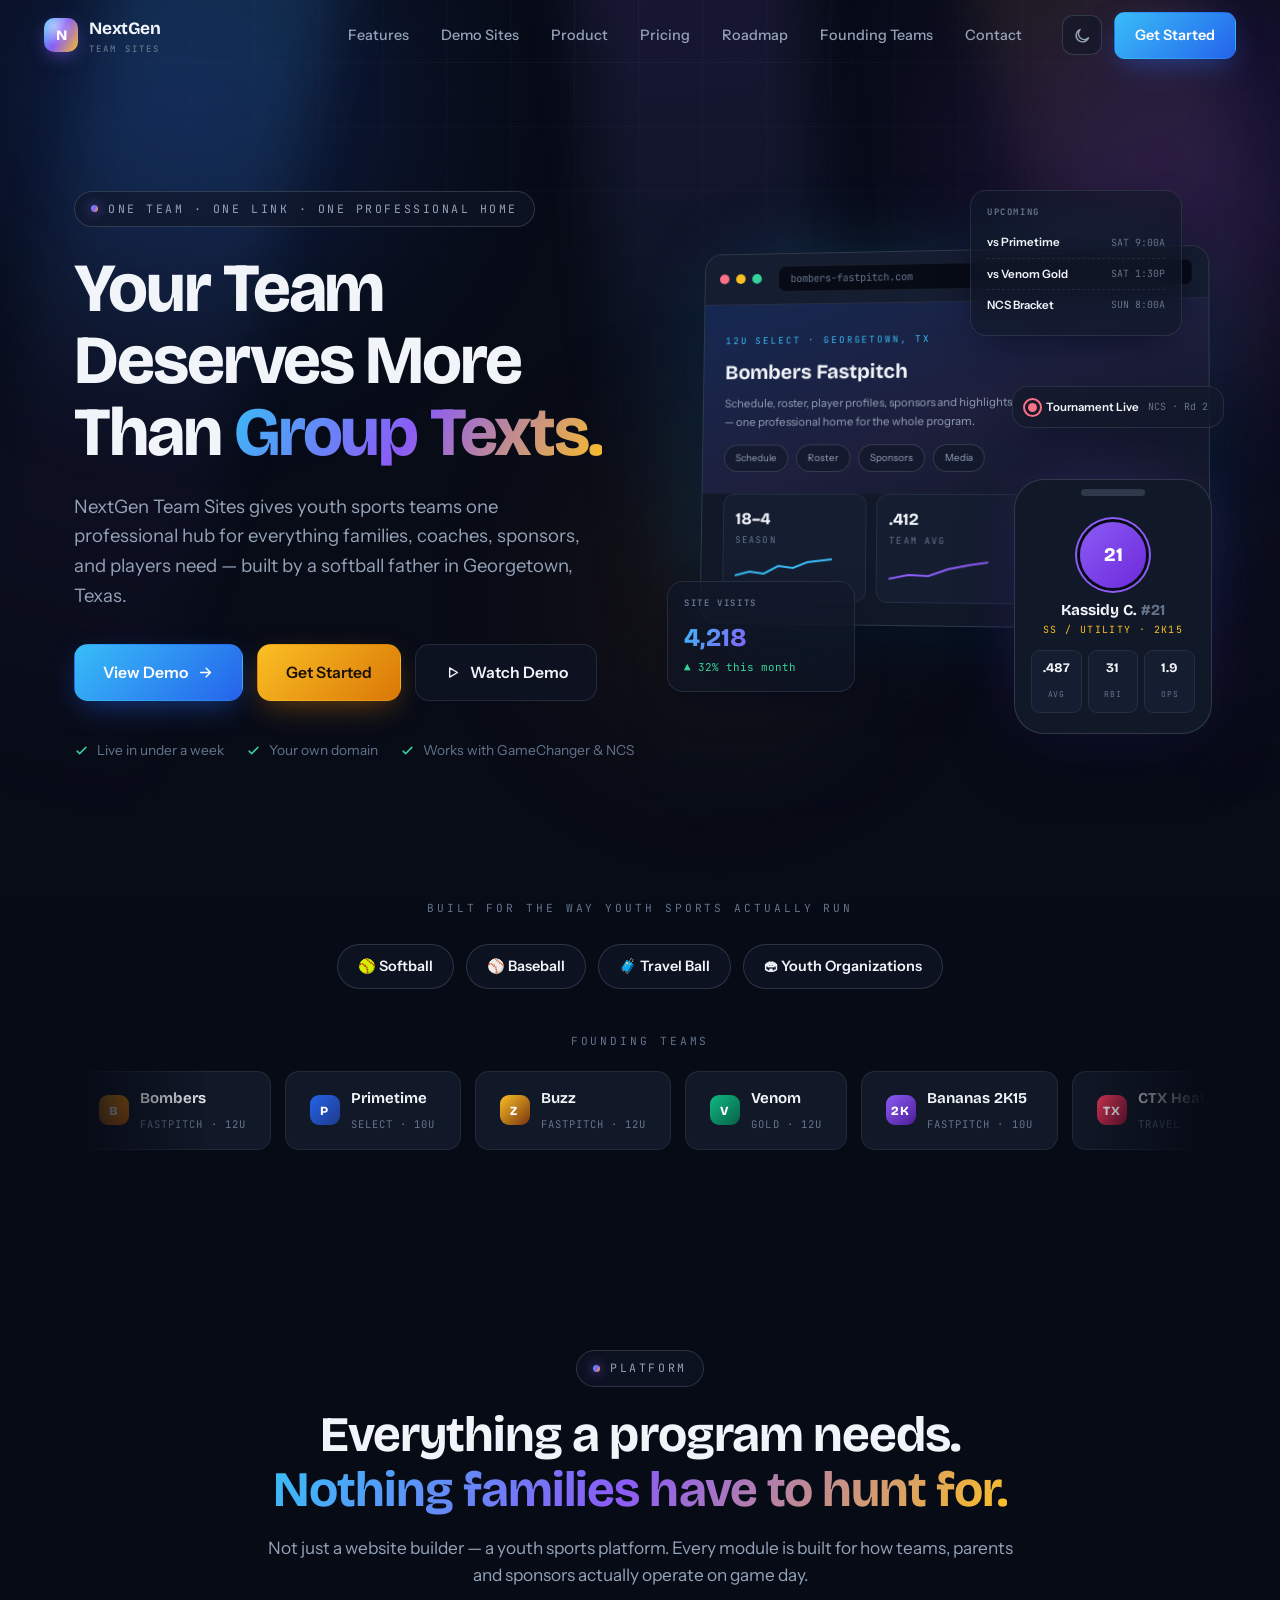
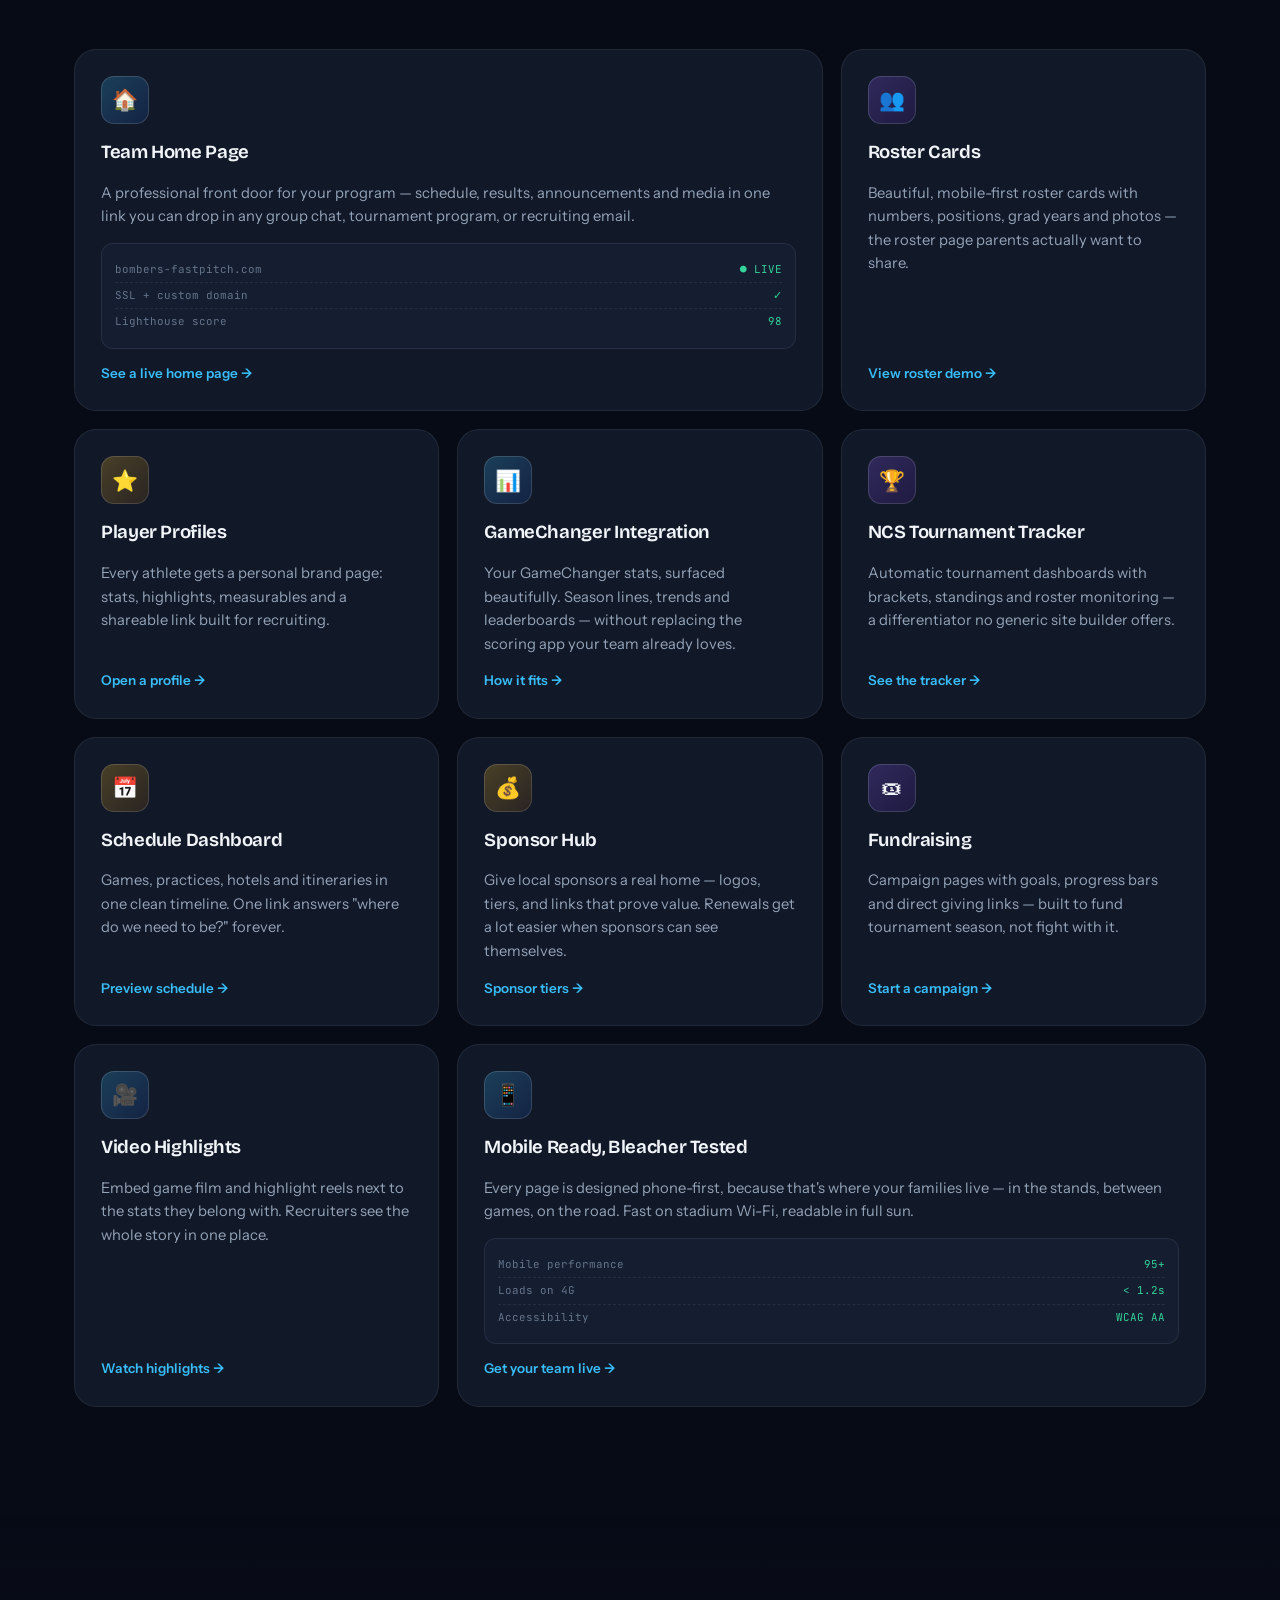
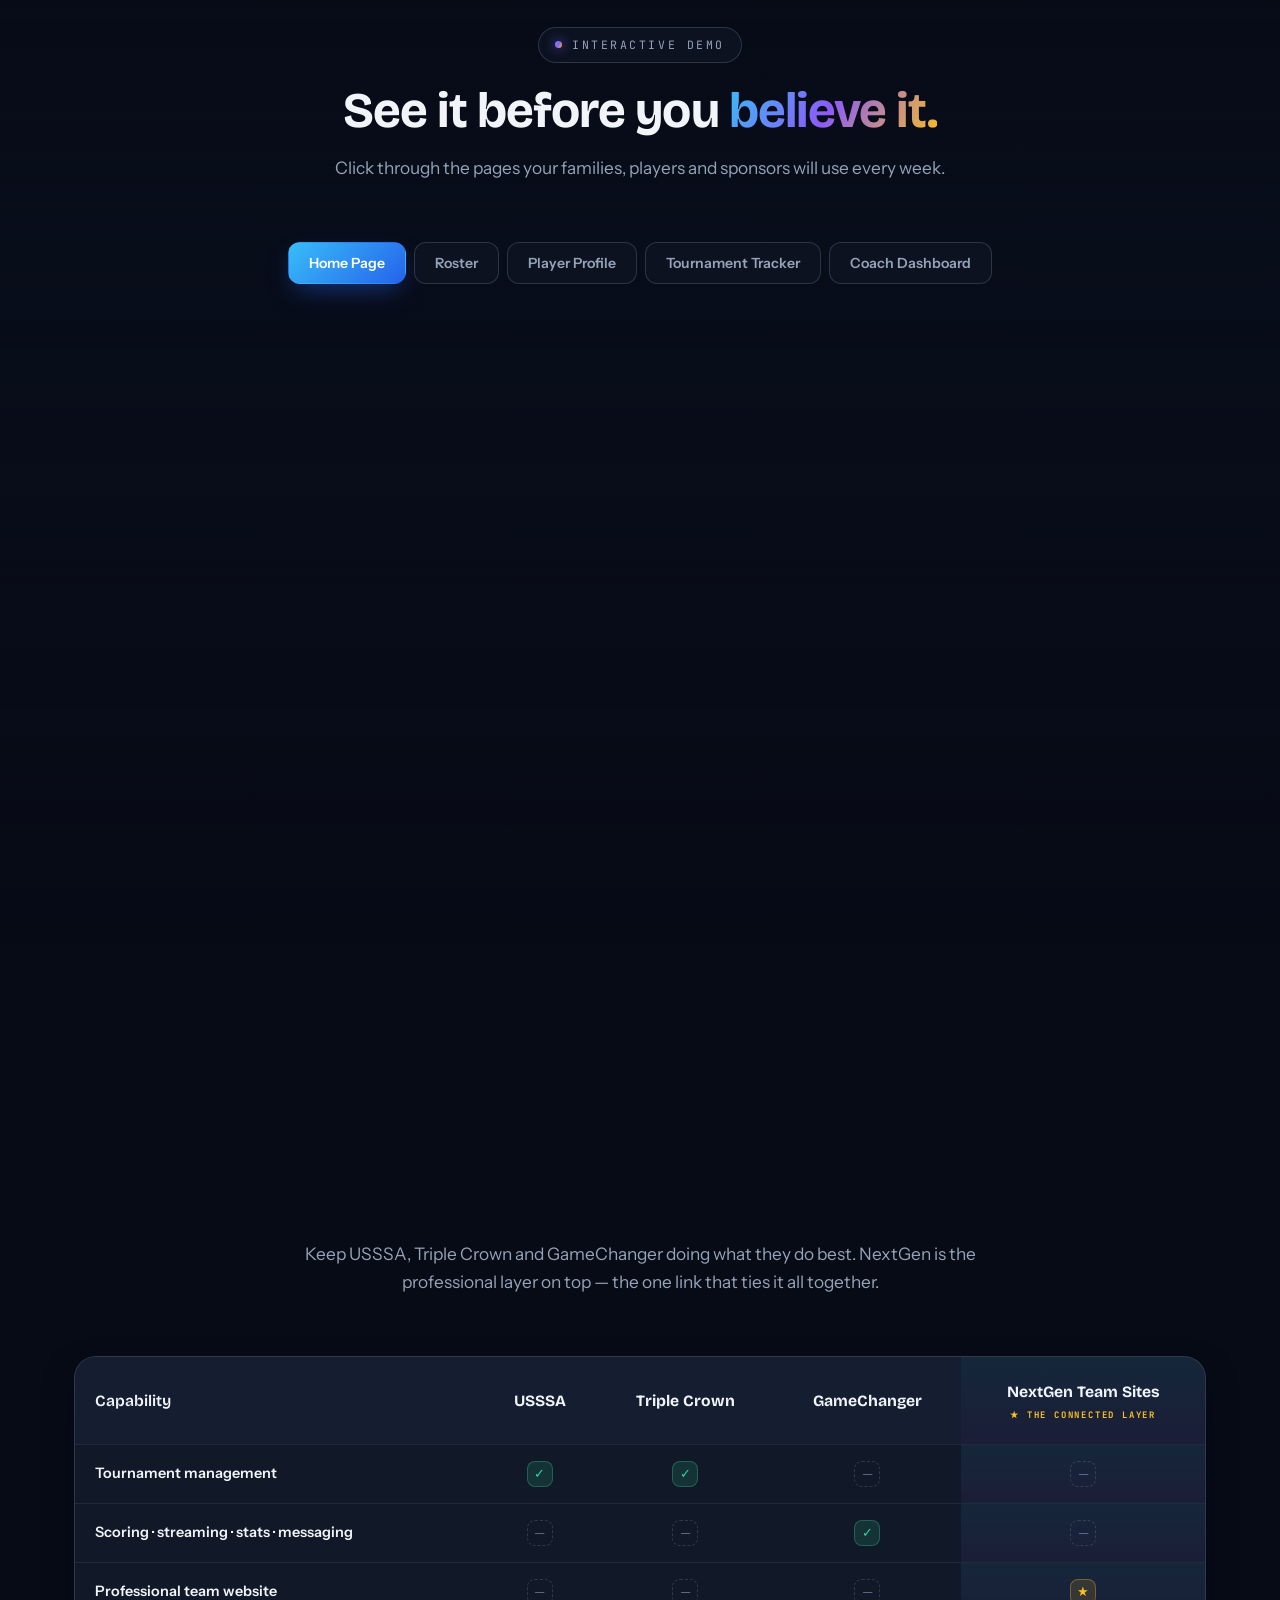
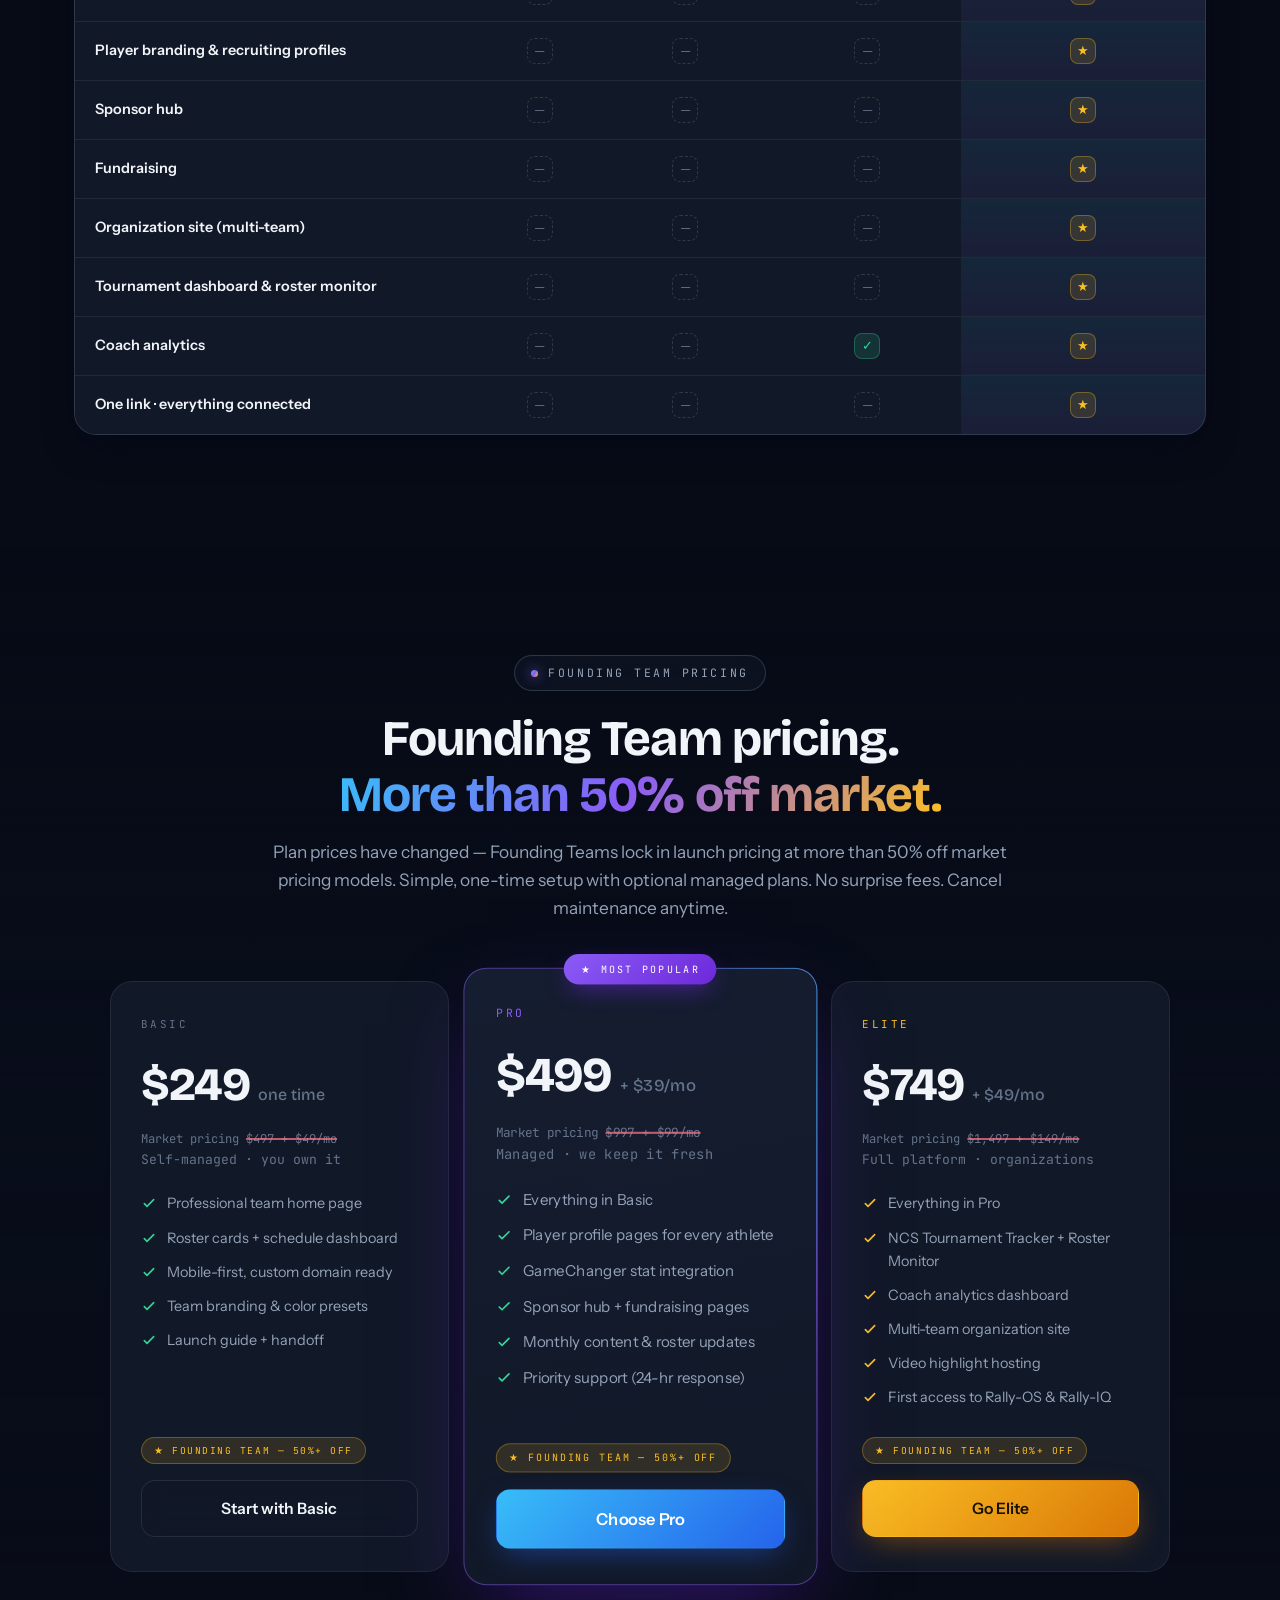
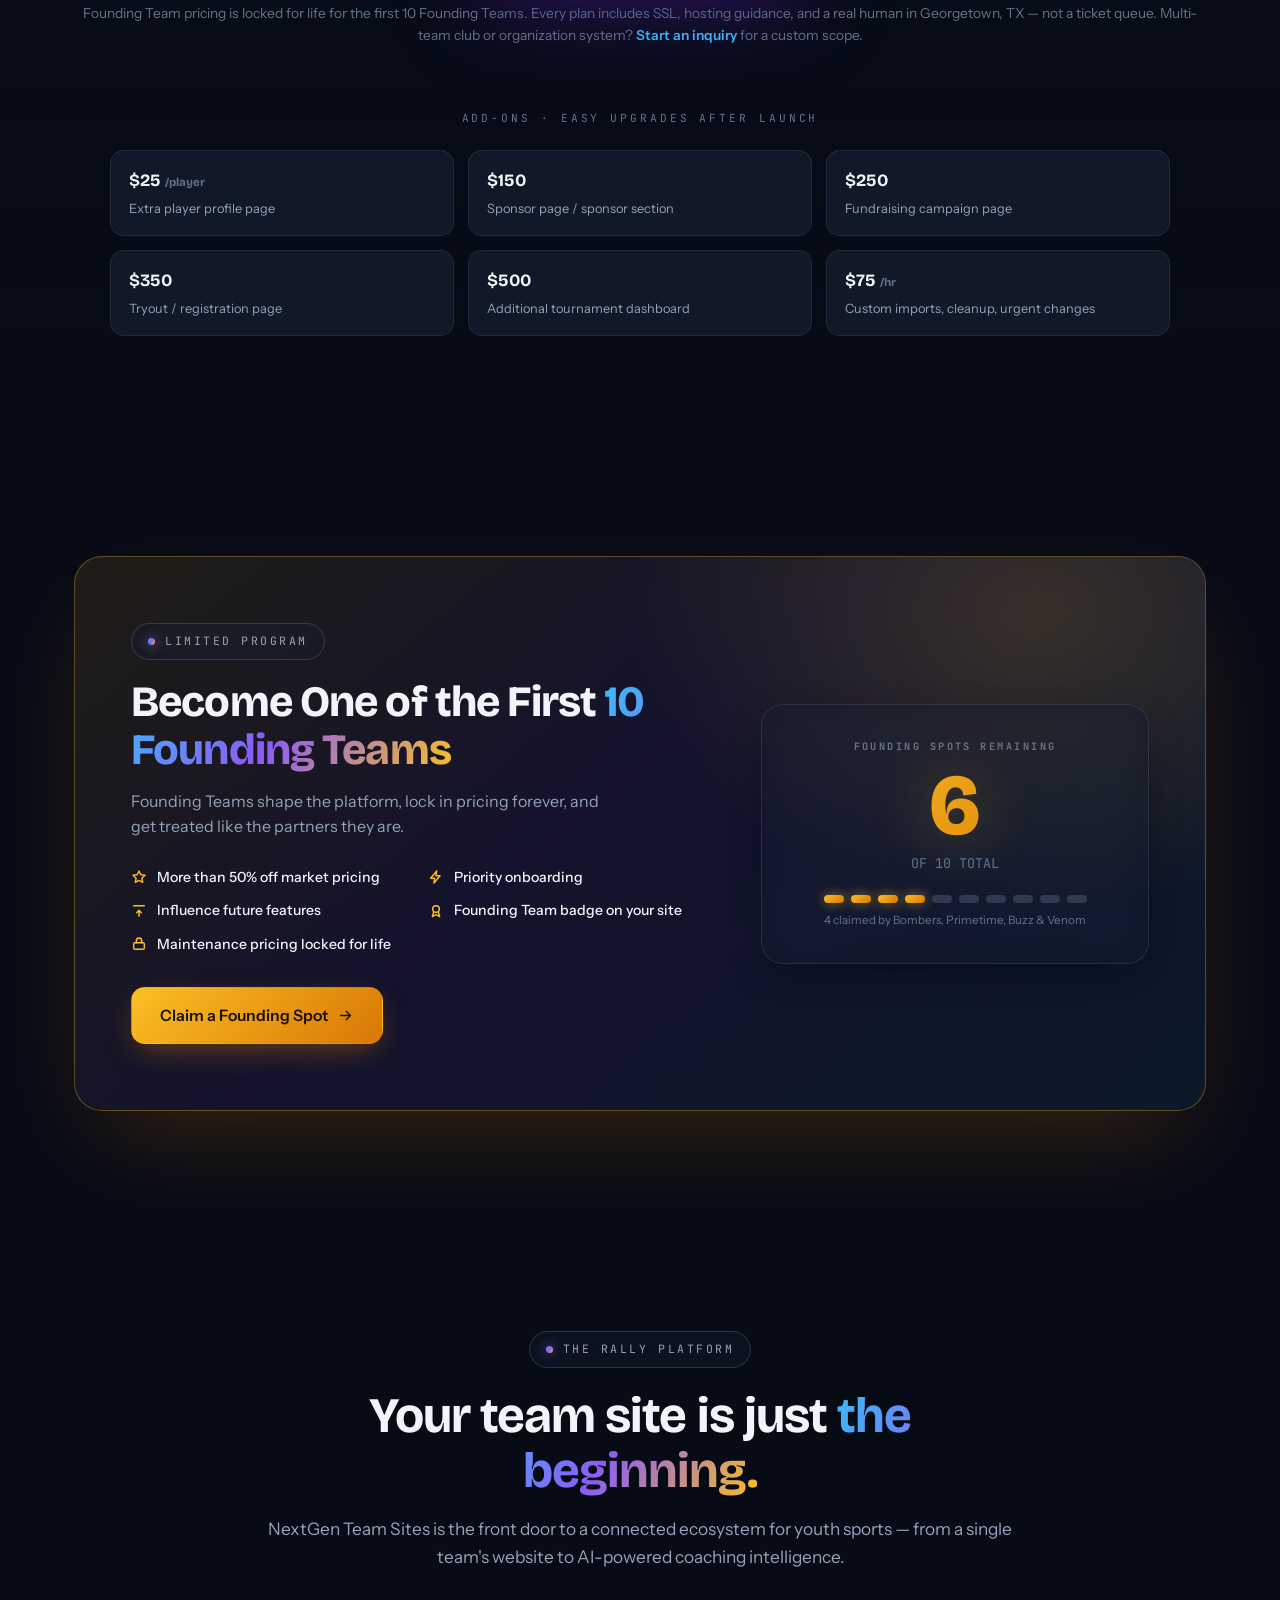
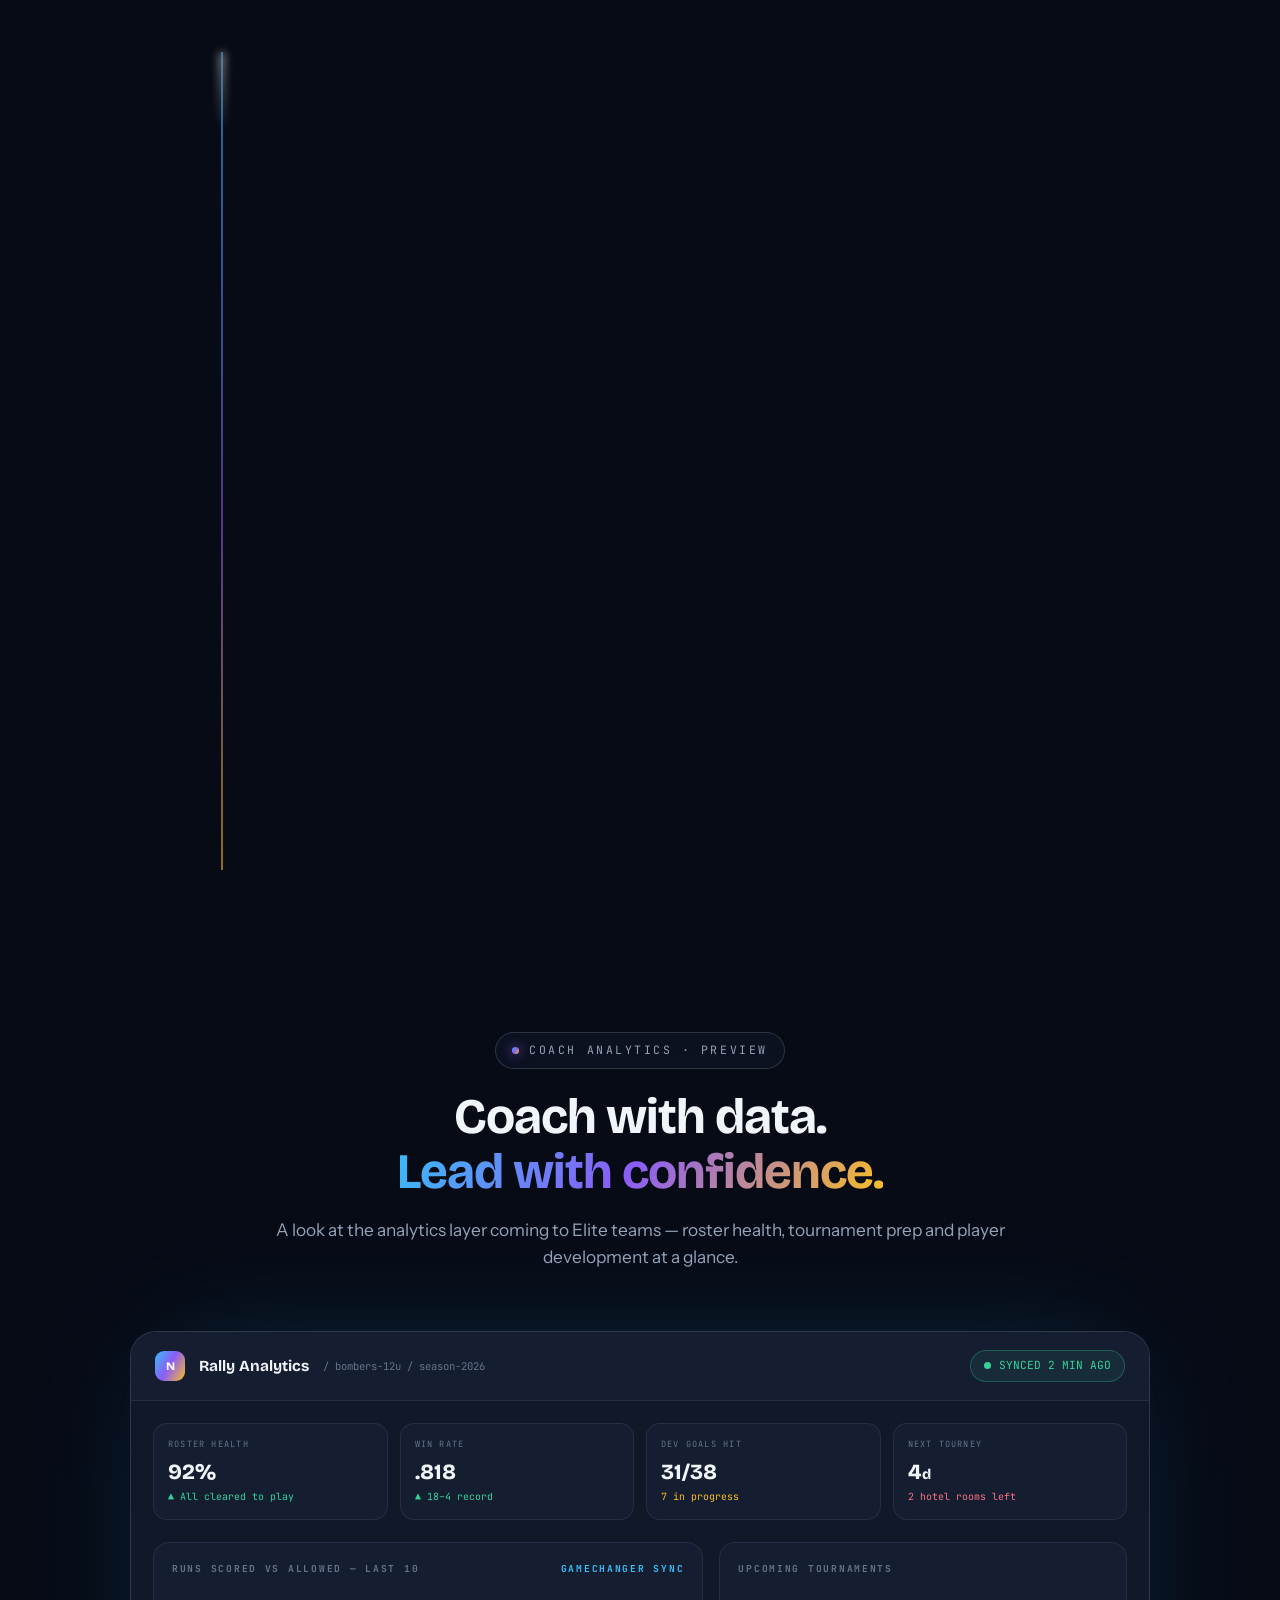
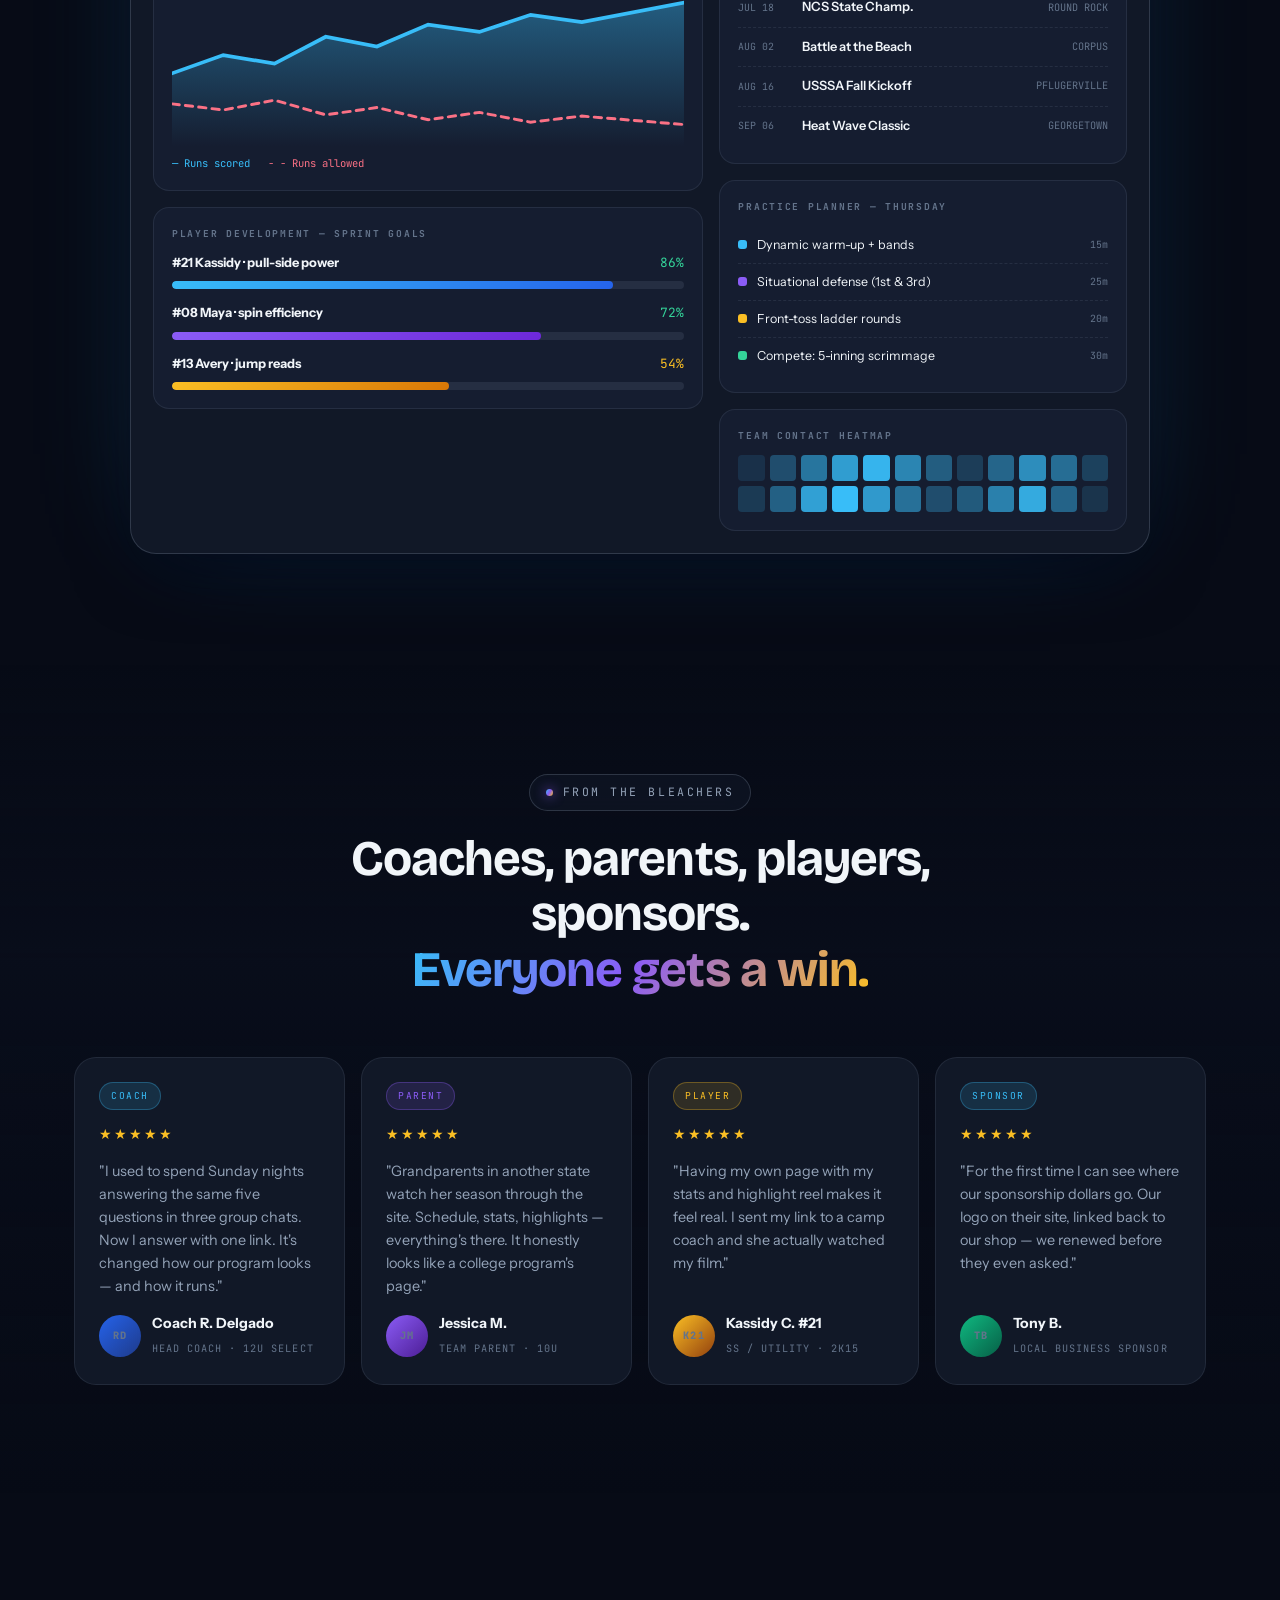
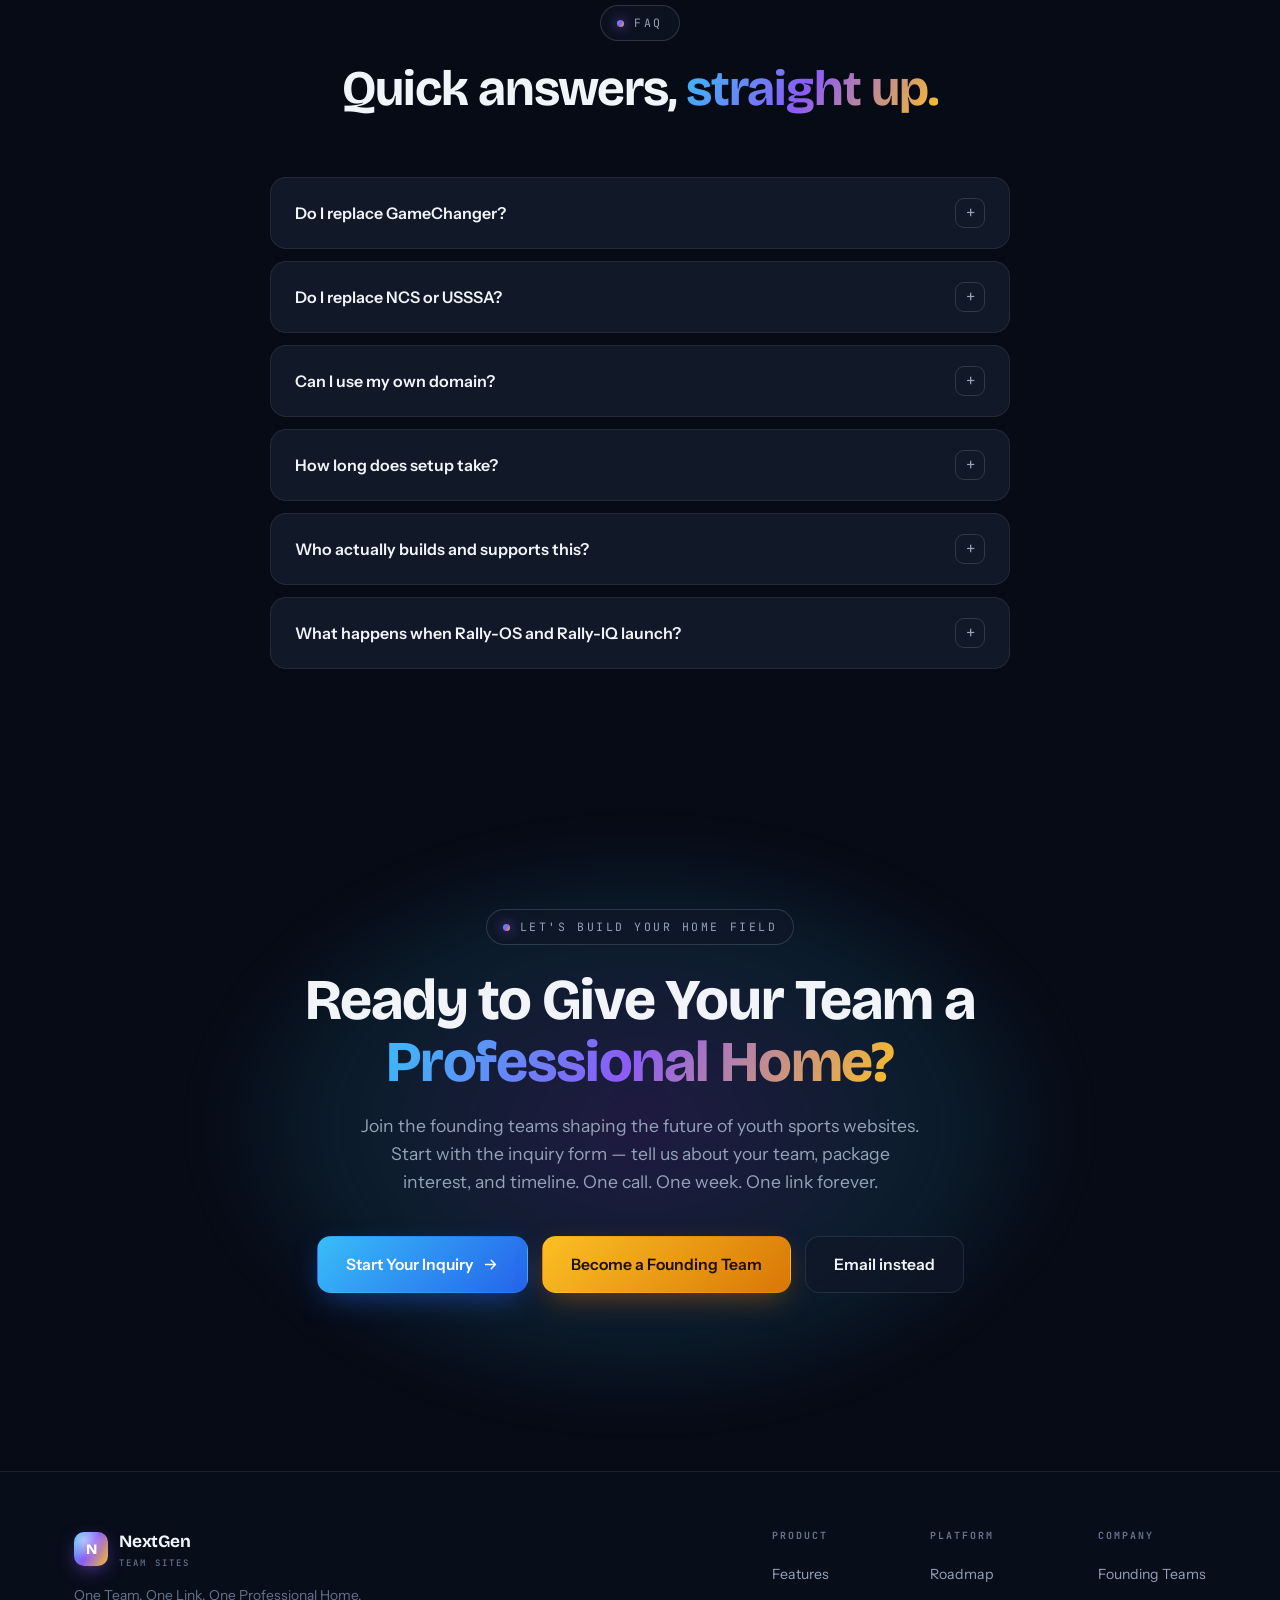
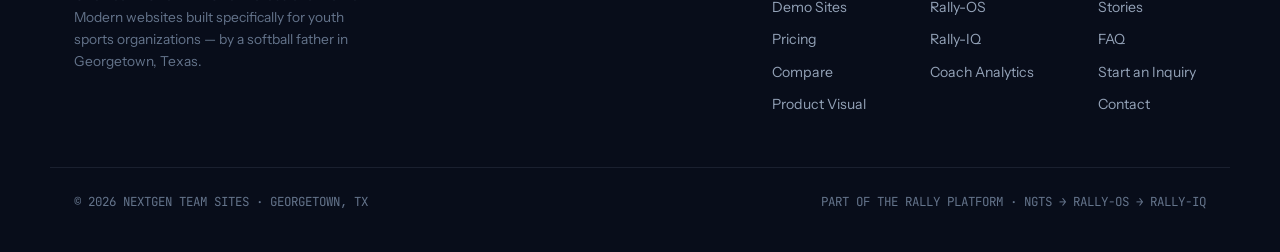
==== commit 15867f12: "Merge team sites: new platform UI as homepage with engage form as primary CTA - Replace index.html w" ====
--- a/index.html
+++ b/index.html
@@ -1,154 +1,1321 @@
 <!DOCTYPE html>
-<html lang="en" data-theme="light">
+<html lang="en" data-theme="dark">
 <head>
-  <meta charset="UTF-8" />
-  <meta name="viewport" content="width=device-width, initial-scale=1.0" />
-  <title>NextGen Team Sites | Rally-powered youth sports websites</title>
-  <meta name="description" content="Modern youth sports team websites with roster pages, player profiles, GameChanger-ready stats, NCS tournament trackers, sponsors, fundraising, and Rally-OS / Rally-IQ development." />
-  <link rel="preconnect" href="https://fonts.googleapis.com">
-  <link rel="preconnect" href="https://fonts.gstatic.com" crossorigin>
-  <link href="https://fonts.googleapis.com/css2?family=Anton&family=Inter:wght@400;500;600;700;800;900&display=swap" rel="stylesheet">
-  <link rel="stylesheet" href="styles.css" />
+<meta charset="UTF-8">
+<meta name="viewport" content="width=device-width, initial-scale=1.0">
+<title>NextGen Team Sites — One Team. One Link. One Professional Home.</title>
+<meta name="description" content="Modern team websites built specifically for youth sports organizations. Professional team hubs with rosters, player profiles, GameChanger integration, NCS tournament tracking, sponsors and fundraising — all in one link.">
+<meta property="og:title" content="NextGen Team Sites — One Team. One Link. One Professional Home.">
+<meta property="og:description" content="Modern team websites built specifically for youth sports organizations. Built by a softball father in Georgetown, Texas.">
+<meta property="og:type" content="website">
+<link rel="preconnect" href="https://fonts.googleapis.com">
+<link rel="preconnect" href="https://fonts.gstatic.com" crossorigin>
+<link href="https://fonts.googleapis.com/css2?family=Bricolage+Grotesque:opsz,wght@12..96,300..800&family=Instrument+Sans:ital,wght@0,400..700;1,400..700&family=JetBrains+Mono:wght@400;500;600&display=swap" rel="stylesheet">
+<style>
+/* ================= TOKENS ================= */
+:root{
+  --bg:#070B16;
+  --bg-2:#0A0F1E;
+  --card:#111827;
+  --card-2:#151D30;
+  --line:rgba(148,163,184,.13);
+  --line-strong:rgba(148,163,184,.24);
+  --text:#F1F5F9;
+  --text-2:#94A3B8;
+  --text-3:#64748B;
+  --blue:#38BDF8;
+  --blue-deep:#2563EB;
+  --purple:#8B5CF6;
+  --gold:#FBBF24;
+  --gold-deep:#D97706;
+  --green:#34D399;
+  --red:#FB7185;
+  --glass:rgba(17,24,39,.62);
+  --glass-brd:rgba(148,163,184,.16);
+  --shadow-lg:0 24px 70px -18px rgba(2,6,23,.85);
+  --shadow-md:0 14px 40px -14px rgba(2,6,23,.7);
+  --grad-hero:linear-gradient(120deg,#38BDF8 0%,#8B5CF6 48%,#FBBF24 100%);
+  --grad-blue:linear-gradient(135deg,#38BDF8,#2563EB);
+  --grad-purple:linear-gradient(135deg,#8B5CF6,#6D28D9);
+  --grad-gold:linear-gradient(135deg,#FBBF24,#D97706);
+  --nav-h:72px;
+  --r-lg:22px;
+  --r-md:16px;
+  --r-sm:12px;
+  --ease:cubic-bezier(.22,.61,.2,1);
+}
+html[data-theme="light"]{
+  --bg:#F6F8FC;
+  --bg-2:#EDF1F8;
+  --card:#FFFFFF;
+  --card-2:#F3F6FC;
+  --line:rgba(15,23,42,.09);
+  --line-strong:rgba(15,23,42,.18);
+  --text:#0B1220;
+  --text-2:#44506B;
+  --text-3:#68748F;
+  --glass:rgba(255,255,255,.72);
+  --glass-brd:rgba(15,23,42,.1);
+  --shadow-lg:0 24px 70px -22px rgba(15,23,42,.28);
+  --shadow-md:0 14px 40px -18px rgba(15,23,42,.2);
+}
+*{margin:0;padding:0;box-sizing:border-box}
+html{scroll-behavior:smooth}
+body{
+  font-family:'Instrument Sans',sans-serif;
+  background:var(--bg);
+  color:var(--text);
+  line-height:1.6;
+  overflow-x:hidden;
+  transition:background .5s var(--ease),color .5s var(--ease);
+  -webkit-font-smoothing:antialiased;
+}
+::selection{background:rgba(139,92,246,.4)}
+img{max-width:100%}
+a{color:inherit;text-decoration:none}
+button{font-family:inherit;cursor:pointer}
+h1,h2,h3,.display{font-family:'Bricolage Grotesque',sans-serif;letter-spacing:-.02em}
+.mono{font-family:'JetBrains Mono',monospace}
+.wrap{max-width:1180px;margin:0 auto;padding:0 24px}
+section{position:relative;padding:110px 0}
+@media(max-width:720px){section{padding:72px 0}}
+
+/* ================= BACKGROUND ATMOSPHERE ================= */
+.atmo{position:fixed;inset:0;z-index:-2;overflow:hidden;pointer-events:none}
+.atmo .grid-lines{
+  position:absolute;inset:-2px;
+  background-image:linear-gradient(var(--line) 1px,transparent 1px),linear-gradient(90deg,var(--line) 1px,transparent 1px);
+  background-size:64px 64px;
+  mask-image:radial-gradient(ellipse 90% 60% at 50% 0%,#000 0%,transparent 72%);
+  -webkit-mask-image:radial-gradient(ellipse 90% 60% at 50% 0%,#000 0%,transparent 72%);
+  opacity:.55;
+}
+.orb{position:absolute;border-radius:50%;filter:blur(90px);opacity:.32;animation:orbFloat 18s ease-in-out infinite alternate;will-change:transform}
+.orb.b{width:640px;height:640px;background:radial-gradient(circle,#2563EB,transparent 65%);top:-220px;left:-140px}
+.orb.p{width:560px;height:560px;background:radial-gradient(circle,#7C3AED,transparent 65%);top:-120px;right:-160px;animation-delay:-6s}
+.orb.g{width:460px;height:460px;background:radial-gradient(circle,#B45309,transparent 65%);top:40vh;left:38%;opacity:.14;animation-delay:-12s}
+html[data-theme="light"] .orb{opacity:.18}
+html[data-theme="light"] .orb.g{opacity:.1}
+@keyframes orbFloat{
+  0%{transform:translate(0,0) scale(1)}
+  100%{transform:translate(60px,44px) scale(1.08)}
+}
+.noise{position:fixed;inset:0;z-index:-1;pointer-events:none;opacity:.05;mix-blend-mode:overlay;
+  background-image:url("data:image/svg+xml,%3Csvg xmlns='http://www.w3.org/2000/svg' width='140' height='140'%3E%3Cfilter id='n'%3E%3CfeTurbulence type='fractalNoise' baseFrequency='0.9' numOctaves='2'/%3E%3C/filter%3E%3Crect width='100%25' height='100%25' filter='url(%23n)'/%3E%3C/svg%3E")}
+/* stadium light beams (hero) */
+.beams{position:absolute;inset:0;overflow:hidden;pointer-events:none}
+.beam{position:absolute;top:-18%;width:220px;height:130%;
+  background:linear-gradient(180deg,rgba(56,189,248,.16),rgba(139,92,246,.05) 55%,transparent 85%);
+  filter:blur(28px);transform-origin:top center;animation:beamSweep 12s ease-in-out infinite alternate}
+.beam.b1{left:12%;transform:rotate(14deg)}
+.beam.b2{left:44%;transform:rotate(-6deg);animation-delay:-4s;background:linear-gradient(180deg,rgba(139,92,246,.15),rgba(56,189,248,.05) 55%,transparent 85%)}
+.beam.b3{right:10%;transform:rotate(-16deg);animation-delay:-8s;background:linear-gradient(180deg,rgba(251,191,36,.1),rgba(139,92,246,.04) 55%,transparent 85%)}
+html[data-theme="light"] .beam{opacity:.5}
+@keyframes beamSweep{
+  0%{transform:rotate(var(--r,10deg)) translateX(-30px);opacity:.7}
+  100%{transform:rotate(calc(var(--r,10deg) * -0.4)) translateX(30px);opacity:1}
+}
+.beam.b1{--r:14deg}.beam.b2{--r:-6deg}.beam.b3{--r:-16deg}
+
+/* ================= REVEAL ANIMATIONS ================= */
+.rv{opacity:0;transform:translateY(34px);filter:blur(6px);transition:opacity .9s var(--ease),transform .9s var(--ease),filter .9s var(--ease)}
+.rv.in{opacity:1;transform:translateY(0);filter:blur(0)}
+.rv-d1{transition-delay:.08s}.rv-d2{transition-delay:.16s}.rv-d3{transition-delay:.24s}.rv-d4{transition-delay:.32s}.rv-d5{transition-delay:.4s}
+@media(prefers-reduced-motion:reduce){
+  *,*::before,*::after{animation-duration:.01ms!important;animation-iteration-count:1!important;transition-duration:.01ms!important}
+  .rv{opacity:1;transform:none;filter:none}
+}
+
+/* ================= SHARED UI ================= */
+.eyebrow{display:inline-flex;align-items:center;gap:10px;font-family:'JetBrains Mono',monospace;font-size:.72rem;letter-spacing:.22em;text-transform:uppercase;color:var(--text-2);
+  border:1px solid var(--line-strong);border-radius:999px;padding:8px 16px;background:var(--glass);backdrop-filter:blur(10px)}
+.eyebrow .dot{width:7px;height:7px;border-radius:50%;background:var(--grad-hero);box-shadow:0 0 12px rgba(139,92,246,.9)}
+.sec-head{max-width:760px;margin:0 auto 60px;text-align:center}
+.sec-head h2{font-size:clamp(2rem,4.4vw,3.1rem);font-weight:700;line-height:1.12;margin:20px 0 16px}
+.sec-head p{color:var(--text-2);font-size:1.08rem}
+.grad-text{background:var(--grad-hero);-webkit-background-clip:text;background-clip:text;color:transparent}
+.btn{display:inline-flex;align-items:center;gap:9px;border-radius:14px;padding:15px 28px;font-weight:600;font-size:.98rem;border:1px solid transparent;transition:transform .3s var(--ease),box-shadow .3s var(--ease),background .3s,border-color .3s;position:relative;overflow:hidden}
+.btn svg{width:17px;height:17px;transition:transform .3s var(--ease)}
+.btn:hover svg{transform:translateX(4px)}
+.btn-primary{background:var(--grad-blue);color:#fff;box-shadow:0 10px 30px -8px rgba(37,99,235,.55)}
+.btn-primary:hover{transform:translateY(-3px);box-shadow:0 18px 42px -10px rgba(37,99,235,.7)}
+.btn-primary::after{content:"";position:absolute;inset:0;background:linear-gradient(110deg,transparent 30%,rgba(255,255,255,.35) 50%,transparent 70%);transform:translateX(-120%);transition:transform .7s var(--ease)}
+.btn-primary:hover::after{transform:translateX(120%)}
+.btn-ghost{background:var(--glass);border-color:var(--glass-brd);color:var(--text);backdrop-filter:blur(10px)}
+.btn-ghost:hover{transform:translateY(-3px);border-color:var(--line-strong);box-shadow:var(--shadow-md)}
+.btn-gold{background:var(--grad-gold);color:#1a1103;box-shadow:0 10px 30px -8px rgba(217,119,6,.5)}
+.btn-gold:hover{transform:translateY(-3px);box-shadow:0 18px 42px -10px rgba(217,119,6,.65)}
+
+/* glowing animated border card */
+.glow-card{position:relative;border-radius:var(--r-lg);background:var(--card);border:1px solid var(--line)}
+.glow-card::before{
+  content:"";position:absolute;inset:-1px;border-radius:inherit;padding:1px;
+  background:conic-gradient(from var(--ang,0deg),transparent 0%,rgba(56,189,248,.8) 12%,rgba(139,92,246,.8) 26%,transparent 42%,transparent 100%);
+  -webkit-mask:linear-gradient(#000 0 0) content-box,linear-gradient(#000 0 0);
+  -webkit-mask-composite:xor;mask-composite:exclude;
+  opacity:0;transition:opacity .5s var(--ease);
+  animation:spinAng 4.5s linear infinite;pointer-events:none;
+}
+@property --ang{syntax:"<angle>";initial-value:0deg;inherits:false}
+@keyframes spinAng{to{--ang:360deg}}
+.glow-card:hover::before{opacity:1}
+
+/* ================= NAV ================= */
+nav{position:fixed;top:0;left:0;right:0;z-index:100;height:var(--nav-h);transition:background .4s var(--ease),border-color .4s,backdrop-filter .4s;border-bottom:1px solid transparent}
+nav.scrolled{background:color-mix(in srgb,var(--bg) 78%,transparent);backdrop-filter:blur(18px) saturate(150%);border-bottom-color:var(--line)}
+.nav-in{max-width:1240px;margin:0 auto;height:100%;padding:0 24px;display:flex;align-items:center;gap:26px}
+.logo{display:flex;align-items:center;gap:11px;font-family:'Bricolage Grotesque',sans-serif;font-weight:700;font-size:1.08rem;letter-spacing:-.01em}
+.logo-mark{width:34px;height:34px;border-radius:10px;background:var(--grad-hero);display:grid;place-items:center;color:#fff;font-weight:800;font-size:.9rem;box-shadow:0 6px 18px -4px rgba(139,92,246,.6);position:relative;overflow:hidden}
+.logo-mark::after{content:"";position:absolute;inset:0;background:radial-gradient(circle at 30% 25%,rgba(255,255,255,.5),transparent 55%)}
+.logo small{display:block;font-family:'JetBrains Mono',monospace;font-size:.56rem;letter-spacing:.24em;color:var(--text-3);font-weight:500;text-transform:uppercase}
+.nav-links{display:flex;gap:4px;margin-left:auto}
+.nav-links a{padding:9px 14px;border-radius:10px;font-size:.9rem;color:var(--text-2);font-weight:500;transition:color .25s,background .25s}
+.nav-links a:hover{color:var(--text);background:var(--glass)}
+.nav-cta{display:flex;align-items:center;gap:12px}
+.theme-btn{width:40px;height:40px;border-radius:11px;border:1px solid var(--line-strong);background:var(--glass);color:var(--text-2);display:grid;place-items:center;transition:all .3s var(--ease)}
+.theme-btn:hover{color:var(--text);transform:rotate(18deg) scale(1.06)}
+.theme-btn svg{width:17px;height:17px}
+.nav-get{padding:11px 20px;font-size:.9rem;border-radius:11px}
+.burger{display:none;width:42px;height:42px;border-radius:11px;border:1px solid var(--line-strong);background:var(--glass);color:var(--text)}
+@media(max-width:1020px){
+  .nav-links{display:none;position:fixed;top:var(--nav-h);left:0;right:0;flex-direction:column;background:color-mix(in srgb,var(--bg) 94%,transparent);backdrop-filter:blur(20px);padding:18px 22px 26px;border-bottom:1px solid var(--line);margin-left:0}
+  .nav-links.open{display:flex}
+  .nav-links a{padding:14px;font-size:1rem}
+  .burger{display:grid;place-items:center;margin-left:auto}
+  .nav-cta .btn-primary{display:none}
+}
+
+/* ================= HERO ================= */
+.hero{min-height:100vh;display:flex;align-items:center;padding:calc(var(--nav-h) + 70px) 0 90px;overflow:hidden}
+.hero-in{display:grid;grid-template-columns:1.05fr .95fr;gap:56px;align-items:center}
+.hero h1{font-size:clamp(2.6rem,5.6vw,4.3rem);font-weight:750;line-height:1.05;letter-spacing:-.03em;margin:26px 0 22px}
+.hero-sub{color:var(--text-2);font-size:1.16rem;max-width:520px;margin-bottom:34px}
+.hero-btns{display:flex;flex-wrap:wrap;gap:14px;margin-bottom:38px}
+.hero-meta{display:flex;flex-wrap:wrap;gap:22px;color:var(--text-3);font-size:.86rem}
+.hero-meta span{display:flex;align-items:center;gap:8px}
+.hero-meta svg{width:15px;height:15px;color:var(--green)}
+/* hero visual — laptop + phone + floating widgets */
+.hero-visual{position:relative;min-height:560px;perspective:1400px}
+.float{animation:floaty 7s ease-in-out infinite;will-change:transform}
+@keyframes floaty{0%,100%{transform:translateY(0) rotate(var(--tilt,0deg))}50%{transform:translateY(-16px) rotate(var(--tilt,0deg))}}
+.laptop{position:absolute;top:52px;left:0;width:520px;max-width:100%;border-radius:18px;background:var(--card);border:1px solid var(--line-strong);box-shadow:var(--shadow-lg),0 0 90px -30px rgba(56,189,248,.35);overflow:hidden;transform:rotateY(-7deg) rotateX(3deg);--tilt:0deg}
+.laptop .bar{display:flex;align-items:center;gap:7px;padding:12px 15px;border-bottom:1px solid var(--line);background:var(--card-2)}
+.laptop .bar i{width:10px;height:10px;border-radius:50%;display:block}
+.laptop .bar i:nth-child(1){background:#FB7185}.laptop .bar i:nth-child(2){background:#FBBF24}.laptop .bar i:nth-child(3){background:#34D399}
+.laptop .bar .url{margin-left:10px;flex:1;background:var(--bg);border:1px solid var(--line);border-radius:8px;padding:4px 12px;font-family:'JetBrains Mono',monospace;font-size:.66rem;color:var(--text-3)}
+.mock-hero{padding:22px;background:linear-gradient(160deg,rgba(37,99,235,.22),rgba(139,92,246,.1) 55%,transparent)}
+.mock-hero .tag{font-family:'JetBrains Mono',monospace;font-size:.58rem;letter-spacing:.2em;color:var(--blue);text-transform:uppercase}
+.mock-hero h4{font-family:'Bricolage Grotesque';font-size:1.28rem;margin:7px 0 5px}
+.mock-hero p{font-size:.72rem;color:var(--text-2);max-width:300px}
+.mock-hero .chiprow{display:flex;gap:8px;margin-top:14px}
+.mock-hero .chip{font-size:.62rem;padding:5px 11px;border-radius:999px;border:1px solid var(--line-strong);background:var(--glass);color:var(--text-2)}
+.mock-grid{display:grid;grid-template-columns:repeat(3,1fr);gap:10px;padding:0 22px 22px}
+.mock-tile{background:var(--card-2);border:1px solid var(--line);border-radius:12px;padding:12px}
+.mock-tile .num{font-family:'Bricolage Grotesque';font-size:1.05rem;font-weight:700}
+.mock-tile .lb{font-size:.58rem;color:var(--text-3);text-transform:uppercase;letter-spacing:.12em;font-family:'JetBrains Mono',monospace}
+.mock-tile .spark{margin-top:8px;height:26px}
+.phone{position:absolute;right:-6px;bottom:22px;width:198px;border-radius:30px;background:var(--card);border:1px solid var(--line-strong);box-shadow:var(--shadow-lg),0 0 70px -24px rgba(139,92,246,.45);overflow:hidden;--tilt:4deg;animation-delay:-2.5s;z-index:3}
+.phone .notch{height:24px;display:grid;place-items:center}
+.phone .notch i{width:64px;height:7px;border-radius:99px;background:var(--line-strong);display:block}
+.player-card{padding:14px 16px 20px;text-align:center}
+.pc-avatar{width:66px;height:66px;margin:4px auto 10px;border-radius:50%;background:var(--grad-purple);display:grid;place-items:center;font-family:'Bricolage Grotesque';font-weight:800;font-size:1.2rem;color:#fff;box-shadow:0 0 0 3px var(--bg),0 0 0 5px var(--purple)}
+.player-card h5{font-family:'Bricolage Grotesque';font-size:.95rem}
+.player-card .pos{font-size:.62rem;color:var(--gold);font-family:'JetBrains Mono',monospace;letter-spacing:.14em;text-transform:uppercase;margin-bottom:12px}
+.pc-stats{display:grid;grid-template-columns:repeat(3,1fr);gap:6px}
+.pc-stats div{background:var(--card-2);border:1px solid var(--line);border-radius:9px;padding:7px 3px}
+.pc-stats b{display:block;font-family:'Bricolage Grotesque';font-size:.82rem}
+.pc-stats span{font-size:.5rem;color:var(--text-3);letter-spacing:.1em;font-family:'JetBrains Mono',monospace}
+.widget{position:absolute;background:var(--glass);border:1px solid var(--glass-brd);backdrop-filter:blur(16px);border-radius:16px;padding:14px 16px;box-shadow:var(--shadow-md);z-index:4}
+.widget h6{font-family:'JetBrains Mono',monospace;font-size:.56rem;letter-spacing:.18em;text-transform:uppercase;color:var(--text-3);margin-bottom:8px}
+.w-sched{top:-6px;right:24px;width:212px;--tilt:-3deg;animation-delay:-1.2s}
+.w-sched .game{display:flex;align-items:center;justify-content:space-between;font-size:.72rem;padding:6px 0;border-bottom:1px dashed var(--line)}
+.w-sched .game:last-child{border:none}
+.w-sched .game b{font-weight:600}
+.w-sched .game span{color:var(--text-3);font-size:.62rem;font-family:'JetBrains Mono',monospace}
+.w-stat{left:-28px;bottom:64px;width:188px;--tilt:3deg;animation-delay:-4s}
+.w-stat .big{font-family:'Bricolage Grotesque';font-size:1.6rem;font-weight:750;background:var(--grad-hero);-webkit-background-clip:text;background-clip:text;color:transparent}
+.w-stat .up{color:var(--green);font-size:.68rem;font-family:'JetBrains Mono',monospace}
+.w-live{top:190px;right:-18px;--tilt:-2deg;animation-delay:-5.4s;display:flex;align-items:center;gap:9px;padding:11px 15px}
+.w-live .pulse{width:9px;height:9px;border-radius:50%;background:var(--red);position:relative}
+.w-live .pulse::after{content:"";position:absolute;inset:-5px;border-radius:50%;border:2px solid var(--red);animation:pulseRing 1.6s ease-out infinite}
+@keyframes pulseRing{0%{transform:scale(.5);opacity:1}100%{transform:scale(1.4);opacity:0}}
+.w-live span{font-size:.72rem;font-weight:600}
+.w-live em{font-style:normal;font-family:'JetBrains Mono',monospace;font-size:.62rem;color:var(--text-3)}
+@media(max-width:1020px){
+  .hero-in{grid-template-columns:1fr}
+  .hero-visual{min-height:520px;max-width:560px;margin:0 auto;width:100%}
+  .laptop{width:min(520px,92%)}
+  .w-stat{left:0}
+  .w-live{right:0}
+}
+@media(max-width:560px){
+  .hero-visual{min-height:470px}
+  .phone{right:0;width:168px}
+  .w-sched{width:186px;right:8px}
+}
+
+/* ================= SOCIAL PROOF ================= */
+.proof{padding:36px 0 90px}
+.proof-label{text-align:center;font-family:'JetBrains Mono',monospace;font-size:.7rem;letter-spacing:.26em;text-transform:uppercase;color:var(--text-3);margin-bottom:26px}
+.sports-row{display:flex;justify-content:center;flex-wrap:wrap;gap:12px;margin-bottom:44px}
+.sport-chip{display:flex;align-items:center;gap:9px;padding:10px 20px;border-radius:999px;border:1px solid var(--line-strong);background:var(--glass);backdrop-filter:blur(10px);font-weight:600;font-size:.9rem;transition:all .35s var(--ease)}
+.sport-chip:hover{transform:translateY(-3px);border-color:var(--blue);box-shadow:0 10px 26px -10px rgba(56,189,248,.4)}
+.marquee{overflow:hidden;mask-image:linear-gradient(90deg,transparent,#000 12%,#000 88%,transparent);-webkit-mask-image:linear-gradient(90deg,transparent,#000 12%,#000 88%,transparent)}
+.marquee-track{display:flex;gap:14px;width:max-content;animation:marquee 30s linear infinite}
+.marquee:hover .marquee-track{animation-play-state:paused}
+@keyframes marquee{to{transform:translateX(-50%)}}
+.team-badge{display:flex;align-items:center;gap:11px;padding:13px 24px;border-radius:14px;background:var(--card);border:1px solid var(--line);white-space:nowrap}
+.team-badge .tb-mark{width:30px;height:30px;border-radius:9px;display:grid;place-items:center;font-family:'Bricolage Grotesque';font-weight:800;font-size:.78rem;color:#fff}
+.team-badge b{font-family:'Bricolage Grotesque';font-size:.94rem;font-weight:650}
+.team-badge span{font-size:.66rem;color:var(--text-3);font-family:'JetBrains Mono',monospace;letter-spacing:.1em;text-transform:uppercase}
+
+/* ================= FEATURES ================= */
+.feat-grid{display:grid;grid-template-columns:repeat(3,1fr);gap:18px}
+.feat-card{padding:26px;display:flex;flex-direction:column;gap:14px;transition:transform .45s var(--ease),box-shadow .45s var(--ease);overflow:hidden}
+.feat-card:hover{transform:translateY(-7px);box-shadow:var(--shadow-lg)}
+.feat-card.lg{grid-column:span 2}
+.feat-icon{width:48px;height:48px;border-radius:13px;display:grid;place-items:center;font-size:1.3rem;position:relative}
+.feat-icon::after{content:"";position:absolute;inset:0;border-radius:inherit;box-shadow:inset 0 0 0 1px rgba(255,255,255,.14)}
+.fi-blue{background:linear-gradient(135deg,rgba(56,189,248,.24),rgba(37,99,235,.14))}
+.fi-purple{background:linear-gradient(135deg,rgba(139,92,246,.26),rgba(109,40,217,.14))}
+.fi-gold{background:linear-gradient(135deg,rgba(251,191,36,.24),rgba(217,119,6,.12))}
+.feat-card h3{font-size:1.16rem;font-weight:650}
+.feat-card p{color:var(--text-2);font-size:.92rem;flex:1}
+.feat-cta{display:inline-flex;align-items:center;gap:7px;font-size:.84rem;font-weight:600;color:var(--blue);transition:gap .3s var(--ease)}
+.feat-cta:hover{gap:12px}
+.feat-mini{border-radius:12px;border:1px solid var(--line);background:var(--card-2);padding:13px;font-size:.68rem;color:var(--text-3);font-family:'JetBrains Mono',monospace;overflow:hidden;position:relative}
+.feat-mini .row{display:flex;justify-content:space-between;padding:4px 0;border-bottom:1px dashed var(--line)}
+.feat-mini .row:last-child{border:none}
+.feat-mini .ok{color:var(--green)}
+.feat-mini .warn{color:var(--gold)}
+@media(max-width:960px){.feat-grid{grid-template-columns:1fr 1fr}.feat-card.lg{grid-column:span 2}}
+@media(max-width:620px){.feat-grid{grid-template-columns:1fr}.feat-card.lg{grid-column:span 1}}
+
+/* ================= DEMO ================= */
+.demo-tabs{display:flex;justify-content:center;flex-wrap:wrap;gap:8px;margin-bottom:38px}
+.demo-tab{padding:11px 20px;border-radius:12px;border:1px solid var(--line-strong);background:var(--glass);color:var(--text-2);font-weight:600;font-size:.88rem;backdrop-filter:blur(8px);transition:all .3s var(--ease)}
+.demo-tab:hover{color:var(--text);transform:translateY(-2px)}
+.demo-tab.active{background:var(--grad-blue);color:#fff;border-color:transparent;box-shadow:0 10px 26px -8px rgba(37,99,235,.55)}
+.demo-stage{position:relative;max-width:960px;margin:0 auto;border-radius:24px;background:var(--card);border:1px solid var(--line-strong);box-shadow:var(--shadow-lg),0 0 110px -34px rgba(139,92,246,.35);overflow:hidden}
+.demo-stage .bar{display:flex;align-items:center;gap:7px;padding:14px 18px;border-bottom:1px solid var(--line);background:var(--card-2)}
+.demo-stage .bar i{width:11px;height:11px;border-radius:50%}
+.demo-stage .bar i:nth-child(1){background:#FB7185}.demo-stage .bar i:nth-child(2){background:#FBBF24}.demo-stage .bar i:nth-child(3){background:#34D399}
+.demo-stage .bar .url{margin-left:12px;flex:1;max-width:420px;background:var(--bg);border:1px solid var(--line);border-radius:9px;padding:5px 14px;font-family:'JetBrains Mono',monospace;font-size:.7rem;color:var(--text-3)}
+.demo-pane{display:none;padding:34px;min-height:420px}
+.demo-pane.active{display:block;animation:paneIn .7s var(--ease)}
+@keyframes paneIn{from{opacity:0;transform:translateY(22px) scale(.985);filter:blur(6px)}to{opacity:1;transform:none;filter:blur(0)}}
+.dp-head{display:flex;align-items:flex-end;justify-content:space-between;gap:18px;flex-wrap:wrap;margin-bottom:24px}
+.dp-head h4{font-size:1.5rem;font-weight:700}
+.dp-head .sub{color:var(--text-3);font-size:.82rem;font-family:'JetBrains Mono',monospace}
+.dp-pill{font-size:.66rem;padding:6px 13px;border-radius:999px;font-family:'JetBrains Mono',monospace;letter-spacing:.12em;text-transform:uppercase}
+.pill-blue{background:rgba(56,189,248,.14);color:var(--blue);border:1px solid rgba(56,189,248,.3)}
+.pill-gold{background:rgba(251,191,36,.13);color:var(--gold);border:1px solid rgba(251,191,36,.3)}
+.pill-purple{background:rgba(139,92,246,.15);color:var(--purple);border:1px solid rgba(139,92,246,.32)}
+.dp-grid{display:grid;gap:14px}
+.g4{grid-template-columns:repeat(4,1fr)}.g3{grid-template-columns:repeat(3,1fr)}.g2{grid-template-columns:repeat(2,1fr)}
+.dp-card{background:var(--card-2);border:1px solid var(--line);border-radius:14px;padding:16px}
+.dp-card .lb{font-family:'JetBrains Mono',monospace;font-size:.58rem;letter-spacing:.16em;text-transform:uppercase;color:var(--text-3)}
+.dp-card .val{font-family:'Bricolage Grotesque';font-size:1.5rem;font-weight:750;margin-top:4px}
+.dp-card .delta{font-size:.68rem;font-family:'JetBrains Mono',monospace}
+.roster-row{display:flex;align-items:center;gap:13px;background:var(--card-2);border:1px solid var(--line);border-radius:13px;padding:11px 15px;transition:transform .3s var(--ease),border-color .3s}
+.roster-row:hover{transform:translateX(6px);border-color:var(--line-strong)}
+.rr-num{width:36px;height:36px;border-radius:10px;display:grid;place-items:center;font-family:'Bricolage Grotesque';font-weight:800;font-size:.86rem;color:#fff;flex-shrink:0}
+.roster-row b{font-size:.9rem;font-weight:600;display:block}
+.roster-row span{font-size:.66rem;color:var(--text-3);font-family:'JetBrains Mono',monospace;letter-spacing:.08em;text-transform:uppercase}
+.roster-row .rrs{margin-left:auto;text-align:right}
+.roster-row .rrs b{font-family:'Bricolage Grotesque'}
+.bar-h{height:8px;border-radius:99px;background:var(--line);overflow:hidden;margin-top:8px}
+.bar-h i{display:block;height:100%;border-radius:99px;background:var(--grad-blue);width:0;transition:width 1.2s var(--ease) .2s}
+.demo-pane.active .bar-h i{width:var(--w)}
+@media(max-width:820px){.g4{grid-template-columns:1fr 1fr}.g3{grid-template-columns:1fr 1fr}}
+@media(max-width:560px){.demo-pane{padding:20px}.g4,.g3,.g2{grid-template-columns:1fr 1fr}}
+
+/* ================= COMPARISON ================= */
+.compare-wrap{overflow-x:auto;border-radius:var(--r-lg);border:1px solid var(--line-strong);background:var(--card);box-shadow:var(--shadow-md)}
+table.compare{width:100%;border-collapse:collapse;min-width:760px}
+.compare th,.compare td{padding:16px 20px;text-align:center;font-size:.9rem;border-bottom:1px solid var(--line)}
+.compare tr:last-child td{border-bottom:none}
+.compare th{font-family:'Bricolage Grotesque';font-weight:700;font-size:.98rem;padding:22px 20px;background:var(--card-2)}
+.compare td:first-child,.compare th:first-child{text-align:left;font-weight:600;color:var(--text);position:sticky;left:0;background:var(--card)}
+.compare th:first-child{background:var(--card-2)}
+.compare td{color:var(--text-3)}
+.compare .col-ngts{background:linear-gradient(180deg,rgba(56,189,248,.09),rgba(139,92,246,.08));position:relative}
+.compare th.col-ngts{color:var(--text)}
+.compare th.col-ngts .best{display:block;font-family:'JetBrains Mono',monospace;font-size:.56rem;letter-spacing:.2em;color:var(--gold);margin-top:4px}
+.chk,.dsh{display:inline-grid;place-items:center;width:26px;height:26px;border-radius:8px;font-size:.8rem}
+.chk{background:rgba(52,211,153,.14);color:var(--green);border:1px solid rgba(52,211,153,.3)}
+.chk.gold{background:rgba(251,191,36,.13);color:var(--gold);border-color:rgba(251,191,36,.32)}
+.dsh{background:transparent;color:var(--text-3);border:1px dashed var(--line-strong)}
+.compare tbody tr{transition:background .25s}
+.compare tbody tr:hover{background:rgba(148,163,184,.045)}
+
+/* ================= PRICING ================= */
+.price-grid{display:grid;grid-template-columns:repeat(3,1fr);gap:22px;align-items:stretch;max-width:1060px;margin:0 auto}
+.price-card{padding:34px 30px;display:flex;flex-direction:column;transition:transform .45s var(--ease),box-shadow .45s var(--ease)}
+.price-card:hover{transform:translateY(-9px);box-shadow:var(--shadow-lg)}
+.price-card .tier{font-family:'JetBrains Mono',monospace;font-size:.68rem;letter-spacing:.22em;text-transform:uppercase;color:var(--text-3)}
+.price-card .amount{font-family:'Bricolage Grotesque';font-size:2.9rem;font-weight:750;letter-spacing:-.03em;margin:14px 0 2px}
+.price-card .amount small{font-size:1rem;color:var(--text-3);font-weight:500;letter-spacing:0}
+.price-card .per{color:var(--text-3);font-size:.82rem;font-family:'JetBrains Mono',monospace;margin-bottom:22px}
+.price-card ul{list-style:none;display:flex;flex-direction:column;gap:11px;margin-bottom:28px;flex:1}
+.price-card li{display:flex;gap:10px;font-size:.9rem;color:var(--text-2);align-items:flex-start}
+.price-card li svg{width:16px;height:16px;color:var(--green);flex-shrink:0;margin-top:3px}
+.price-card li.gold-item svg{color:var(--gold)}
+.price-card .btn{justify-content:center}
+.price-card.popular{background:linear-gradient(170deg,var(--card-2),var(--card));border-color:rgba(139,92,246,.5);transform:scale(1.045);box-shadow:0 30px 80px -24px rgba(109,40,217,.5),var(--shadow-md);z-index:2}
+.price-card.popular::before{opacity:1}
+.price-card.popular:hover{transform:scale(1.045) translateY(-9px)}
+.pop-badge{position:absolute;top:-14px;left:50%;transform:translateX(-50%);background:var(--grad-purple);color:#fff;font-family:'JetBrains Mono',monospace;font-size:.6rem;letter-spacing:.2em;text-transform:uppercase;padding:7px 16px;border-radius:999px;box-shadow:0 8px 22px -6px rgba(109,40,217,.7);white-space:nowrap}
+.price-note{text-align:center;margin-top:30px;color:var(--text-3);font-size:.86rem}
+.price-card .founding-pill{align-self:flex-start;display:inline-flex;align-items:center;gap:7px;font-size:.6rem;font-family:'JetBrains Mono',monospace;letter-spacing:.16em;text-transform:uppercase;padding:5px 12px;border-radius:999px;background:rgba(251,191,36,.13);color:var(--gold);border:1px solid rgba(251,191,36,.3);margin-top:0}
+.price-card .was{font-family:'JetBrains Mono',monospace;font-size:.76rem;color:var(--text-3);margin-top:6px}
+.price-card .was s{text-decoration-thickness:2px;text-decoration-color:rgba(251,113,133,.75)}
+.addon-head{text-align:center;font-family:'JetBrains Mono',monospace;font-size:.7rem;letter-spacing:.26em;text-transform:uppercase;color:var(--text-3);margin:64px 0 22px}
+.addon-grid{display:grid;grid-template-columns:repeat(3,1fr);gap:14px;max-width:1060px;margin:0 auto}
+.addon{background:var(--card);border:1px solid var(--line);border-radius:14px;padding:16px 18px;display:flex;flex-direction:column;gap:4px;transition:transform .35s var(--ease),border-color .35s}
+.addon:hover{transform:translateY(-4px);border-color:var(--line-strong)}
+.addon b{font-family:'Bricolage Grotesque',sans-serif;font-size:1.08rem}
+.addon span{font-size:.8rem;color:var(--text-2)}
+@media(max-width:820px){.addon-grid{grid-template-columns:1fr 1fr}}
+@media(max-width:560px){.addon-grid{grid-template-columns:1fr}}
+@media(max-width:920px){.price-grid{grid-template-columns:1fr;max-width:460px}.price-card.popular{transform:none}.price-card.popular:hover{transform:translateY(-9px)}}
+
+/* ================= FOUNDING ================= */
+.founding{position:relative;border-radius:28px;overflow:hidden;border:1px solid rgba(251,191,36,.32);
+  background:linear-gradient(140deg,rgba(251,191,36,.1),rgba(139,92,246,.1) 45%,rgba(56,189,248,.08));
+  padding:66px 56px;box-shadow:0 40px 100px -30px rgba(217,119,6,.28)}
+.founding::before{content:"";position:absolute;inset:0;background:radial-gradient(ellipse 60% 90% at 85% 10%,rgba(251,191,36,.16),transparent 60%);pointer-events:none}
+.founding-in{display:grid;grid-template-columns:1.2fr .8fr;gap:48px;align-items:center;position:relative}
+.founding h2{font-size:clamp(1.9rem,3.8vw,2.7rem);font-weight:750;line-height:1.12;margin:18px 0 14px}
+.founding p{color:var(--text-2);max-width:480px;margin-bottom:26px}
+.f-benefits{display:grid;grid-template-columns:1fr 1fr;gap:11px;margin-bottom:32px}
+.f-benefit{display:flex;align-items:center;gap:10px;font-size:.88rem;font-weight:500}
+.f-benefit svg{width:16px;height:16px;color:var(--gold);flex-shrink:0}
+.spots-card{background:var(--glass);border:1px solid var(--glass-brd);backdrop-filter:blur(18px);border-radius:22px;padding:34px;text-align:center;box-shadow:var(--shadow-md)}
+.spots-card h6{font-family:'JetBrains Mono',monospace;font-size:.64rem;letter-spacing:.24em;text-transform:uppercase;color:var(--text-3)}
+.spots-num{font-family:'Bricolage Grotesque';font-size:5.4rem;font-weight:800;line-height:1;background:var(--grad-gold);-webkit-background-clip:text;background-clip:text;color:transparent;margin:8px 0 4px;text-shadow:0 0 60px rgba(251,191,36,.3)}
+.spots-card .of{color:var(--text-3);font-size:.84rem;font-family:'JetBrains Mono',monospace;margin-bottom:20px}
+.spots-dots{display:flex;justify-content:center;gap:7px;margin-bottom:8px}
+.spots-dots i{width:20px;height:8px;border-radius:99px;background:var(--line-strong)}
+.spots-dots i.taken{background:var(--grad-gold);box-shadow:0 0 12px rgba(251,191,36,.55)}
+.spots-card .claimed{font-size:.72rem;color:var(--text-3)}
+@media(max-width:900px){.founding{padding:44px 28px}.founding-in{grid-template-columns:1fr}.f-benefits{grid-template-columns:1fr}}
+
+/* ================= RALLY ================= */
+.rally{overflow:hidden}
+.rally-track{position:relative;max-width:900px;margin:70px auto 0}
+.rally-line{position:absolute;left:31px;top:12px;bottom:12px;width:2px;background:linear-gradient(180deg,var(--blue),var(--purple) 55%,var(--gold));opacity:.55}
+.rally-line::after{content:"";position:absolute;left:-2px;top:0;width:6px;height:80px;background:linear-gradient(180deg,#fff,transparent);filter:blur(4px);animation:lineRun 4s linear infinite;border-radius:99px}
+@keyframes lineRun{0%{top:-10%}100%{top:105%}}
+.rally-step{display:grid;grid-template-columns:64px 1fr;gap:26px;padding:26px 0;position:relative}
+.rally-node{width:64px;height:64px;border-radius:18px;display:grid;place-items:center;font-size:1.4rem;position:relative;z-index:1;box-shadow:var(--shadow-md)}
+.rn-blue{background:linear-gradient(135deg,#0EA5E9,#2563EB)}
+.rn-purple{background:linear-gradient(135deg,#8B5CF6,#6D28D9)}
+.rn-gold{background:linear-gradient(135deg,#FBBF24,#D97706)}
+.rally-node::after{content:"";position:absolute;inset:-7px;border-radius:22px;border:1px solid var(--line-strong);animation:nodeRing 3.4s ease-in-out infinite}
+@keyframes nodeRing{0%,100%{transform:scale(1);opacity:.8}50%{transform:scale(1.09);opacity:.25}}
+.rally-body{background:var(--card);border:1px solid var(--line);border-radius:var(--r-lg);padding:26px 30px;transition:transform .4s var(--ease),box-shadow .4s var(--ease),border-color .4s}
+.rally-body:hover{transform:translateX(8px);box-shadow:var(--shadow-md);border-color:var(--line-strong)}
+.rally-body .when{font-family:'JetBrains Mono',monospace;font-size:.62rem;letter-spacing:.22em;text-transform:uppercase;padding:5px 12px;border-radius:999px;display:inline-block;margin-bottom:12px}
+.when-now{background:rgba(52,211,153,.13);color:var(--green);border:1px solid rgba(52,211,153,.3)}
+.when-next{background:rgba(139,92,246,.14);color:var(--purple);border:1px solid rgba(139,92,246,.32)}
+.when-future{background:rgba(251,191,36,.12);color:var(--gold);border:1px solid rgba(251,191,36,.3)}
+.rally-body h3{font-size:1.34rem;margin-bottom:8px}
+.rally-body p{color:var(--text-2);font-size:.94rem;margin-bottom:14px}
+.rally-tags{display:flex;flex-wrap:wrap;gap:8px}
+.rally-tags span{font-size:.68rem;font-family:'JetBrains Mono',monospace;padding:5px 12px;border-radius:999px;border:1px solid var(--line-strong);color:var(--text-2);background:var(--card-2)}
+@media(max-width:620px){.rally-step{grid-template-columns:48px 1fr;gap:16px}.rally-node{width:48px;height:48px;border-radius:14px;font-size:1.1rem}.rally-line{left:23px}.rally-body{padding:20px}}
+
+/* ================= ANALYTICS ================= */
+.analytics-stage{max-width:1020px;margin:0 auto;border-radius:26px;background:var(--card);border:1px solid var(--line-strong);box-shadow:var(--shadow-lg),0 0 120px -40px rgba(56,189,248,.3);overflow:hidden}
+.an-top{display:flex;align-items:center;gap:14px;padding:18px 24px;border-bottom:1px solid var(--line);background:var(--card-2);flex-wrap:wrap}
+.an-top .logo-mini{width:30px;height:30px;border-radius:9px;background:var(--grad-hero);display:grid;place-items:center;color:#fff;font-family:'Bricolage Grotesque';font-weight:800;font-size:.72rem}
+.an-top b{font-family:'Bricolage Grotesque';font-size:.96rem}
+.an-top .crumbs{font-family:'JetBrains Mono',monospace;font-size:.66rem;color:var(--text-3)}
+.an-top .live-chip{margin-left:auto;display:flex;align-items:center;gap:8px;font-size:.7rem;font-family:'JetBrains Mono',monospace;color:var(--green);border:1px solid rgba(52,211,153,.3);background:rgba(52,211,153,.08);padding:6px 13px;border-radius:999px}
+.an-top .live-chip i{width:7px;height:7px;border-radius:50%;background:var(--green);animation:blink 1.6s ease infinite}
+@keyframes blink{50%{opacity:.25}}
+.an-body{display:grid;grid-template-columns:1.35fr 1fr;gap:16px;padding:22px}
+.an-col{display:flex;flex-direction:column;gap:16px}
+.an-card{background:var(--card-2);border:1px solid var(--line);border-radius:16px;padding:18px}
+.an-card h6{font-family:'JetBrains Mono',monospace;font-size:.6rem;letter-spacing:.18em;text-transform:uppercase;color:var(--text-3);margin-bottom:12px;display:flex;justify-content:space-between;align-items:center}
+.an-card h6 span{color:var(--blue)}
+.kpi-row{display:grid;grid-template-columns:repeat(4,1fr);gap:12px}
+.kpi{background:var(--card-2);border:1px solid var(--line);border-radius:14px;padding:14px}
+.kpi .lb{font-family:'JetBrains Mono',monospace;font-size:.54rem;letter-spacing:.14em;text-transform:uppercase;color:var(--text-3)}
+.kpi .v{font-family:'Bricolage Grotesque';font-size:1.35rem;font-weight:750;margin-top:3px}
+.kpi .d{font-size:.62rem;font-family:'JetBrains Mono',monospace}
+.up{color:var(--green)}.down{color:var(--red)}.hold{color:var(--gold)}
+.heat{display:grid;grid-template-columns:repeat(12,1fr);gap:5px}
+.heat i{aspect-ratio:1;border-radius:4px;background:var(--blue);opacity:var(--o,.1);transition:transform .25s var(--ease)}
+.heat i:hover{transform:scale(1.28)}
+.tourn{display:flex;align-items:center;gap:12px;padding:9px 0;border-bottom:1px dashed var(--line);font-size:.8rem}
+.tourn:last-child{border:none}
+.tourn .date{font-family:'JetBrains Mono',monospace;font-size:.62rem;color:var(--text-3);width:52px;flex-shrink:0}
+.tourn b{font-weight:600}
+.tourn .loc{margin-left:auto;font-size:.64rem;color:var(--text-3);font-family:'JetBrains Mono',monospace}
+.prac{display:flex;align-items:center;gap:10px;padding:8px 0;font-size:.78rem;border-bottom:1px dashed var(--line)}
+.prac:last-child{border:none}
+.prac i{width:9px;height:9px;border-radius:3px;flex-shrink:0}
+.prac span{margin-left:auto;color:var(--text-3);font-family:'JetBrains Mono',monospace;font-size:.62rem}
+@media(max-width:860px){.an-body{grid-template-columns:1fr}.kpi-row{grid-template-columns:1fr 1fr}}
+
+/* ================= TESTIMONIALS ================= */
+.testi-grid{display:grid;grid-template-columns:repeat(4,1fr);gap:16px}
+.testi{padding:24px;display:flex;flex-direction:column;gap:14px;transition:transform .4s var(--ease),box-shadow .4s var(--ease)}
+.testi:hover{transform:translateY(-6px);box-shadow:var(--shadow-md)}
+.testi .stars{color:var(--gold);letter-spacing:2px;font-size:.85rem}
+.testi p{font-size:.9rem;color:var(--text-2);flex:1}
+.testi-who{display:flex;align-items:center;gap:11px}
+.testi-av{width:42px;height:42px;border-radius:50%;display:grid;place-items:center;font-family:'Bricolage Grotesque';font-weight:800;font-size:.86rem;color:#fff;flex-shrink:0}
+.testi-who b{font-size:.88rem;display:block}
+.testi-who span{font-size:.64rem;color:var(--text-3);font-family:'JetBrains Mono',monospace;letter-spacing:.1em;text-transform:uppercase}
+.testi .role-chip{align-self:flex-start;font-size:.6rem;font-family:'JetBrains Mono',monospace;letter-spacing:.16em;text-transform:uppercase;padding:5px 11px;border-radius:999px}
+@media(max-width:960px){.testi-grid{grid-template-columns:1fr 1fr}}
+@media(max-width:560px){.testi-grid{grid-template-columns:1fr}}
+
+/* ================= FAQ ================= */
+.faq-list{max-width:740px;margin:0 auto;display:flex;flex-direction:column;gap:12px}
+.faq{border-radius:16px;background:var(--card);border:1px solid var(--line);overflow:hidden;transition:border-color .3s}
+.faq[open],.faq.open{border-color:var(--line-strong)}
+.faq-q{width:100%;display:flex;align-items:center;justify-content:space-between;gap:16px;padding:20px 24px;background:none;border:none;color:var(--text);font-size:1rem;font-weight:600;text-align:left;font-family:'Instrument Sans'}
+.faq-q .plus{width:30px;height:30px;border-radius:9px;border:1px solid var(--line-strong);display:grid;place-items:center;flex-shrink:0;transition:transform .4s var(--ease),background .3s,color .3s;font-weight:400;font-size:1.1rem;color:var(--text-2)}
+.faq.open .plus{transform:rotate(45deg);background:var(--grad-purple);color:#fff;border-color:transparent}
+.faq-a{max-height:0;overflow:hidden;transition:max-height .5s var(--ease)}
+.faq-a > div{padding:0 24px 22px;color:var(--text-2);font-size:.94rem}
+.faq-a b{color:var(--text)}
+
+/* ================= FINAL CTA ================= */
+.final{padding:130px 0 140px;text-align:center;position:relative;overflow:hidden}
+.final::before{content:"";position:absolute;left:50%;top:50%;transform:translate(-50%,-50%);width:900px;height:600px;background:radial-gradient(ellipse,rgba(139,92,246,.2),rgba(56,189,248,.1) 45%,transparent 70%);pointer-events:none;filter:blur(20px)}
+.final h2{font-size:clamp(2.2rem,5vw,3.6rem);font-weight:750;line-height:1.08;max-width:820px;margin:24px auto 18px}
+.final p{color:var(--text-2);font-size:1.1rem;max-width:560px;margin:0 auto 40px}
+.final .hero-btns{justify-content:center}
+
+/* ================= FOOTER ================= */
+footer{border-top:1px solid var(--line);padding:56px 0 40px;background:color-mix(in srgb,var(--bg-2) 60%,transparent)}
+.foot-in{display:flex;flex-wrap:wrap;gap:40px;justify-content:space-between;align-items:flex-start}
+.foot-brand p{color:var(--text-3);font-size:.86rem;max-width:300px;margin-top:14px}
+.foot-cols{display:flex;gap:64px;flex-wrap:wrap}
+.foot-col h6{font-family:'JetBrains Mono',monospace;font-size:.62rem;letter-spacing:.2em;text-transform:uppercase;color:var(--text-3);margin-bottom:14px}
+.foot-col a{display:block;color:var(--text-2);font-size:.88rem;padding:5px 0;transition:color .25s}
+.foot-col a:hover{color:var(--text)}
+.foot-base{display:flex;flex-wrap:wrap;gap:14px;justify-content:space-between;margin-top:46px;padding-top:24px;border-top:1px solid var(--line);color:var(--text-3);font-size:.78rem;font-family:'JetBrains Mono',monospace}
+</style>
 </head>
 <body>
-  <div class="ambient ambient-one"></div>
-  <div class="ambient ambient-two"></div>
-
-  <header class="site-header">
-    <a href="#top" class="brand" aria-label="NextGen Team Sites home">
-      <span class="brand-mark">NG</span>
-      <span><strong>NextGen</strong><small>Team Sites</small></span>
+
+<div class="atmo">
+  <div class="grid-lines"></div>
+  <div class="orb b"></div><div class="orb p"></div><div class="orb g"></div>
+</div>
+<div class="noise"></div>
+
+<!-- ============ NAV ============ -->
+<nav id="nav">
+  <div class="nav-in">
+    <a href="#top" class="logo">
+      <span class="logo-mark">N</span>
+      <span>NextGen<small>Team Sites</small></span>
     </a>
-    <nav class="desktop-nav" aria-label="Main navigation">
+    <div class="nav-links" id="navLinks">
       <a href="#features">Features</a>
-      <a href="product.html">Product Visual</a>
-      <a href="#proof">Screens</a>
+      <a href="#demo">Demo Sites</a>
+      <a href="#product">Product</a>
       <a href="#pricing">Pricing</a>
-      <a href="#rally">Rally</a>
-      <a href="engage.html" class="nav-cta">Engage</a>
-    </nav>
-    <button class="theme-toggle" type="button" aria-label="Toggle light and dark mode" aria-pressed="true">
-      <span class="toggle-icon">🌙</span>
-      <span class="toggle-label">Dark</span>
-    </button>
-  </header>
-
-  <main id="top">
-    <section class="hero section-pad">
-      <div class="hero-copy reveal-card">
-        <p class="eyebrow">Built by a softball dad in Georgetown, TX</p>
-        <h1>One link. One team hub. A pro-level digital home.</h1>
-        <p class="hero-lede">NextGen Team Sites gives youth sports teams a modern, sponsor-ready website that connects rosters, player profiles, schedules, GameChanger-style stats, NCS tournament tracking, social media, fundraising, and team updates.</p>
-        <div class="hero-actions">
-          <a href="engage.html" class="btn primary">Start an inquiry</a>
-          <a href="#pricing" class="btn ghost">View pricing</a>
-          <a href="product.html" class="btn ghost">View product visual</a>
-        </div>
-        <div class="hero-proof">
-          <span>🥎 Rosters</span><span>⭐ Player profiles</span><span>🏆 NCS tracker</span><span>📊 Stats</span><span>💰 Sponsors</span><span>📲 Social hub</span>
-        </div>
-      </div>
-
-      <div class="hero-visual">
-        <div class="stadium-card main-mockup">
-          <div class="mock-shell">
-            <div class="mock-toolbar"><span></span><span></span><span></span><b>nextgen team hub</b></div>
-            <div class="mock-hero">
-              <div class="softball-orbit"><span>🥎</span></div>
-              <p>Texas Select Fastpitch</p>
-              <h2>Team Command Center</h2>
-              <div class="mock-buttons"><b>Roster</b><b>Schedule</b><b>NCS Dashboard</b></div>
+      <a href="#roadmap">Roadmap</a>
+      <a href="#founding">Founding Teams</a>
+      <a href="#contact">Contact</a>
+    </div>
+    <div class="nav-cta">
+      <button class="theme-btn" id="themeBtn" aria-label="Toggle light / dark mode">
+        <svg class="ico-moon" fill="none" stroke="currentColor" stroke-width="2" viewBox="0 0 24 24"><path stroke-linecap="round" stroke-linejoin="round" d="M20.35 15.35A9 9 0 1 1 8.65 3.65 7 7 0 0 0 20.35 15.35Z"/></svg>
+        <svg class="ico-sun" style="display:none" fill="none" stroke="currentColor" stroke-width="2" viewBox="0 0 24 24"><circle cx="12" cy="12" r="4"/><path stroke-linecap="round" d="M12 2v2m0 16v2M4.9 4.9l1.4 1.4m11.4 11.4 1.4 1.4M2 12h2m16 0h2M4.9 19.1l1.4-1.4M17.7 6.3l1.4-1.4"/></svg>
+      </button>
+      <a href="engage.html" class="btn btn-primary nav-get">Get Started</a>
+      <button class="burger" id="burger" aria-label="Menu">
+        <svg width="18" height="18" fill="none" stroke="currentColor" stroke-width="2" viewBox="0 0 24 24"><path stroke-linecap="round" d="M4 7h16M4 12h16M4 17h16"/></svg>
+      </button>
+    </div>
+  </div>
+</nav>
+
+<!-- ============ HERO ============ -->
+<header class="hero" id="top">
+  <div class="beams"><div class="beam b1"></div><div class="beam b2"></div><div class="beam b3"></div></div>
+  <div class="wrap hero-in">
+    <div>
+      <span class="eyebrow rv"><span class="dot"></span>One Team · One Link · One Professional Home</span>
+      <h1 class="rv rv-d1">Your Team Deserves More Than <span class="grad-text">Group Texts.</span></h1>
+      <p class="hero-sub rv rv-d2">NextGen Team Sites gives youth sports teams one professional hub for everything families, coaches, sponsors, and players need — built by a softball father in Georgetown, Texas.</p>
+      <div class="hero-btns rv rv-d3">
+        <a href="#demo" class="btn btn-primary">View Demo <svg fill="none" stroke="currentColor" stroke-width="2" viewBox="0 0 24 24"><path stroke-linecap="round" stroke-linejoin="round" d="M5 12h14m-6-6 6 6-6 6"/></svg></a>
+        <a href="engage.html" class="btn btn-gold">Get Started</a>
+        <a href="#demo" class="btn btn-ghost"><svg fill="none" stroke="currentColor" stroke-width="2" viewBox="0 0 24 24"><path stroke-linecap="round" stroke-linejoin="round" d="M8 5.5v13l11-6.5-11-6.5Z"/></svg> Watch Demo</a>
+      </div>
+      <div class="hero-meta rv rv-d4">
+        <span><svg fill="none" stroke="currentColor" stroke-width="2.4" viewBox="0 0 24 24"><path stroke-linecap="round" stroke-linejoin="round" d="m5 13 4 4L19 7"/></svg> Live in under a week</span>
+        <span><svg fill="none" stroke="currentColor" stroke-width="2.4" viewBox="0 0 24 24"><path stroke-linecap="round" stroke-linejoin="round" d="m5 13 4 4L19 7"/></svg> Your own domain</span>
+        <span><svg fill="none" stroke="currentColor" stroke-width="2.4" viewBox="0 0 24 24"><path stroke-linecap="round" stroke-linejoin="round" d="m5 13 4 4L19 7"/></svg> Works with GameChanger &amp; NCS</span>
+      </div>
+    </div>
+    <div class="hero-visual rv rv-d2">
+      <!-- Laptop mockup -->
+      <div class="laptop float">
+        <div class="bar"><i></i><i></i><i></i><span class="url">bombers-fastpitch.com</span></div>
+        <div class="mock-hero">
+          <span class="tag">12U Select · Georgetown, TX</span>
+          <h4>Bombers Fastpitch</h4>
+          <p>Schedule, roster, player profiles, sponsors and highlights — one professional home for the whole program.</p>
+          <div class="chiprow"><span class="chip">Schedule</span><span class="chip">Roster</span><span class="chip">Sponsors</span><span class="chip">Media</span></div>
+        </div>
+        <div class="mock-grid">
+          <div class="mock-tile"><div class="num">18–4</div><div class="lb">Season</div><svg class="spark" viewBox="0 0 100 26" preserveAspectRatio="none"><polyline points="0,20 15,16 30,18 45,10 60,12 75,6 100,3" fill="none" stroke="#38BDF8" stroke-width="2"/></svg></div>
+          <div class="mock-tile"><div class="num">.412</div><div class="lb">Team AVG</div><svg class="spark" viewBox="0 0 100 26" preserveAspectRatio="none"><polyline points="0,22 20,18 40,19 60,12 80,8 100,5" fill="none" stroke="#8B5CF6" stroke-width="2"/></svg></div>
+          <div class="mock-tile"><div class="num">3</div><div class="lb">Rings</div><svg class="spark" viewBox="0 0 100 26" preserveAspectRatio="none"><polyline points="0,24 25,20 50,14 75,10 100,4" fill="none" stroke="#FBBF24" stroke-width="2"/></svg></div>
+        </div>
+      </div>
+      <!-- Phone mockup / player card -->
+      <div class="phone float">
+        <div class="notch"><i></i></div>
+        <div class="player-card">
+          <div class="pc-avatar">21</div>
+          <h5>Kassidy C. <span style="color:var(--text-3)">#21</span></h5>
+          <div class="pos">SS / Utility · 2K15</div>
+          <div class="pc-stats">
+            <div><b>.487</b><span>AVG</span></div>
+            <div><b>31</b><span>RBI</span></div>
+            <div><b>1.9</b><span>OPS</span></div>
+          </div>
+        </div>
+      </div>
+      <!-- Floating widgets -->
+      <div class="widget w-sched float">
+        <h6>Upcoming</h6>
+        <div class="game"><b>vs Primetime</b><span>SAT 9:00A</span></div>
+        <div class="game"><b>vs Venom Gold</b><span>SAT 1:30P</span></div>
+        <div class="game"><b>NCS Bracket</b><span>SUN 8:00A</span></div>
+      </div>
+      <div class="widget w-stat float">
+        <h6>Site Visits</h6>
+        <div class="big">4,218</div>
+        <div class="up">▲ 32% this month</div>
+      </div>
+      <div class="widget w-live float">
+        <span class="pulse"></span><span>Tournament Live</span><em>NCS · Rd 2</em>
+      </div>
+    </div>
+  </div>
+</header>
+
+<!-- ============ SOCIAL PROOF ============ -->
+<section class="proof" style="padding-top:0">
+  <div class="wrap">
+    <div class="proof-label rv">Built for the way youth sports actually run</div>
+    <div class="sports-row rv rv-d1">
+      <span class="sport-chip">🥎 Softball</span>
+      <span class="sport-chip">⚾ Baseball</span>
+      <span class="sport-chip">🧳 Travel Ball</span>
+      <span class="sport-chip">🏟 Youth Organizations</span>
+    </div>
+    <div class="proof-label rv" style="margin-bottom:20px">Founding Teams</div>
+    <div class="marquee rv rv-d1">
+      <div class="marquee-track" id="marqueeTrack">
+        <div class="team-badge"><span class="tb-mark" style="background:linear-gradient(135deg,#F59E0B,#B45309)">B</span><div><b>Bombers</b><br><span>Fastpitch · 12U</span></div></div>
+        <div class="team-badge"><span class="tb-mark" style="background:linear-gradient(135deg,#2563EB,#1E3A8A)">P</span><div><b>Primetime</b><br><span>Select · 10U</span></div></div>
+        <div class="team-badge"><span class="tb-mark" style="background:linear-gradient(135deg,#FBBF24,#78350F)">Z</span><div><b>Buzz</b><br><span>Fastpitch · 12U</span></div></div>
+        <div class="team-badge"><span class="tb-mark" style="background:linear-gradient(135deg,#10B981,#065F46)">V</span><div><b>Venom</b><br><span>Gold · 12U</span></div></div>
+        <div class="team-badge"><span class="tb-mark" style="background:linear-gradient(135deg,#8B5CF6,#4C1D95)">2K</span><div><b>Bananas 2K15</b><br><span>Fastpitch · 10U</span></div></div>
+        <div class="team-badge"><span class="tb-mark" style="background:linear-gradient(135deg,#F43F5E,#881337)">TX</span><div><b>CTX Heat</b><br><span>Travel · 14U</span></div></div>
+      </div>
+    </div>
+  </div>
+</section>
+
+<!-- ============ FEATURES ============ -->
+<section id="features">
+  <div class="wrap">
+    <div class="sec-head">
+      <span class="eyebrow rv"><span class="dot"></span>Platform</span>
+      <h2 class="rv rv-d1">Everything a program needs.<br><span class="grad-text">Nothing families have to hunt for.</span></h2>
+      <p class="rv rv-d2">Not just a website builder — a youth sports platform. Every module is built for how teams, parents and sponsors actually operate on game day.</p>
+    </div>
+    <div class="feat-grid">
+      <div class="glow-card feat-card lg rv">
+        <div class="feat-icon fi-blue">🏠</div>
+        <h3>Team Home Page</h3>
+        <p>A professional front door for your program — schedule, results, announcements and media in one link you can drop in any group chat, tournament program, or recruiting email.</p>
+        <div class="feat-mini">
+          <div class="row"><span>bombers-fastpitch.com</span><span class="ok">● LIVE</span></div>
+          <div class="row"><span>SSL + custom domain</span><span class="ok">✓</span></div>
+          <div class="row"><span>Lighthouse score</span><span class="ok">98</span></div>
+        </div>
+        <a class="feat-cta" href="#demo">See a live home page →</a>
+      </div>
+      <div class="glow-card feat-card rv rv-d1">
+        <div class="feat-icon fi-purple">👥</div>
+        <h3>Roster Cards</h3>
+        <p>Beautiful, mobile-first roster cards with numbers, positions, grad years and photos — the roster page parents actually want to share.</p>
+        <a class="feat-cta" href="#demo">View roster demo →</a>
+      </div>
+      <div class="glow-card feat-card rv rv-d2">
+        <div class="feat-icon fi-gold">⭐</div>
+        <h3>Player Profiles</h3>
+        <p>Every athlete gets a personal brand page: stats, highlights, measurables and a shareable link built for recruiting.</p>
+        <a class="feat-cta" href="#demo">Open a profile →</a>
+      </div>
+      <div class="glow-card feat-card rv">
+        <div class="feat-icon fi-blue">📊</div>
+        <h3>GameChanger Integration</h3>
+        <p>Your GameChanger stats, surfaced beautifully. Season lines, trends and leaderboards — without replacing the scoring app your team already loves.</p>
+        <a class="feat-cta" href="#compare">How it fits →</a>
+      </div>
+      <div class="glow-card feat-card rv rv-d1">
+        <div class="feat-icon fi-purple">🏆</div>
+        <h3>NCS Tournament Tracker</h3>
+        <p>Automatic tournament dashboards with brackets, standings and roster monitoring — a differentiator no generic site builder offers.</p>
+        <a class="feat-cta" href="#demo">See the tracker →</a>
+      </div>
+      <div class="glow-card feat-card rv rv-d2">
+        <div class="feat-icon fi-gold">📅</div>
+        <h3>Schedule Dashboard</h3>
+        <p>Games, practices, hotels and itineraries in one clean timeline. One link answers "where do we need to be?" forever.</p>
+        <a class="feat-cta" href="#demo">Preview schedule →</a>
+      </div>
+      <div class="glow-card feat-card rv">
+        <div class="feat-icon fi-gold">💰</div>
+        <h3>Sponsor Hub</h3>
+        <p>Give local sponsors a real home — logos, tiers, and links that prove value. Renewals get a lot easier when sponsors can see themselves.</p>
+        <a class="feat-cta" href="#pricing">Sponsor tiers →</a>
+      </div>
+      <div class="glow-card feat-card rv rv-d1">
+        <div class="feat-icon fi-purple">🎟</div>
+        <h3>Fundraising</h3>
+        <p>Campaign pages with goals, progress bars and direct giving links — built to fund tournament season, not fight with it.</p>
+        <a class="feat-cta" href="#pricing">Start a campaign →</a>
+      </div>
+      <div class="glow-card feat-card rv rv-d2">
+        <div class="feat-icon fi-blue">🎥</div>
+        <h3>Video Highlights</h3>
+        <p>Embed game film and highlight reels next to the stats they belong with. Recruiters see the whole story in one place.</p>
+        <a class="feat-cta" href="#demo">Watch highlights →</a>
+      </div>
+      <div class="glow-card feat-card lg rv">
+        <div class="feat-icon fi-blue">📱</div>
+        <h3>Mobile Ready, Bleacher Tested</h3>
+        <p>Every page is designed phone-first, because that's where your families live — in the stands, between games, on the road. Fast on stadium Wi-Fi, readable in full sun.</p>
+        <div class="feat-mini">
+          <div class="row"><span>Mobile performance</span><span class="ok">95+</span></div>
+          <div class="row"><span>Loads on 4G</span><span class="ok">&lt; 1.2s</span></div>
+          <div class="row"><span>Accessibility</span><span class="ok">WCAG AA</span></div>
+        </div>
+        <a class="feat-cta" href="#founding">Get your team live →</a>
+      </div>
+    </div>
+  </div>
+</section>
+
+<!-- ============ INTERACTIVE DEMO ============ -->
+<section id="demo" style="background:linear-gradient(180deg,transparent,color-mix(in srgb,var(--bg-2) 55%,transparent) 30%,transparent)">
+  <div class="wrap">
+    <div class="sec-head">
+      <span class="eyebrow rv"><span class="dot"></span>Interactive Demo</span>
+      <h2 class="rv rv-d1">See it before you <span class="grad-text">believe it.</span></h2>
+      <p class="rv rv-d2">Click through the pages your families, players and sponsors will use every week.</p>
+    </div>
+    <div class="demo-tabs rv">
+      <button class="demo-tab active" data-pane="p-home">Home Page</button>
+      <button class="demo-tab" data-pane="p-roster">Roster</button>
+      <button class="demo-tab" data-pane="p-profile">Player Profile</button>
+      <button class="demo-tab" data-pane="p-tourn">Tournament Tracker</button>
+      <button class="demo-tab" data-pane="p-coach">Coach Dashboard</button>
+    </div>
+    <div class="demo-stage rv rv-d1">
+      <div class="bar"><i></i><i></i><i></i><span class="url" id="demoUrl">bombers-fastpitch.com</span></div>
+
+      <div class="demo-pane active" id="p-home" data-url="bombers-fastpitch.com">
+        <div class="dp-head">
+          <div><h4>Bombers Fastpitch</h4><div class="sub">12U SELECT · GEORGETOWN, TX</div></div>
+          <span class="dp-pill pill-blue">Season 18–4</span>
+        </div>
+        <div class="dp-grid g4" style="margin-bottom:16px">
+          <div class="dp-card"><div class="lb">Next Game</div><div class="val" style="font-size:1.1rem">vs Primetime</div><div class="delta hold">SAT · 9:00 AM · Field 4</div></div>
+          <div class="dp-card"><div class="lb">Team AVG</div><div class="val">.412</div><div class="delta up">▲ .028 last 5</div></div>
+          <div class="dp-card"><div class="lb">Runs / Game</div><div class="val">8.3</div><div class="delta up">▲ 1.1</div></div>
+          <div class="dp-card"><div class="lb">Sponsors</div><div class="val">7</div><div class="delta up">2 new this season</div></div>
+        </div>
+        <div class="dp-grid g2">
+          <div class="dp-card"><div class="lb" style="margin-bottom:10px">Announcements</div>
+            <div style="font-size:.86rem;padding:8px 0;border-bottom:1px dashed var(--line)"><b>Hotel block open</b> — NCS State, book by Friday</div>
+            <div style="font-size:.86rem;padding:8px 0;border-bottom:1px dashed var(--line)"><b>Team photos</b> — Tuesday practice, wear golds</div>
+            <div style="font-size:.86rem;padding:8px 0"><b>Fundraiser at 68%</b> — thank you Bomber families! 💛</div>
+          </div>
+          <div class="dp-card"><div class="lb" style="margin-bottom:10px">Fundraising Goal</div>
+            <div style="display:flex;justify-content:space-between;font-size:.84rem"><b>Fall Tournament Fund</b><span class="mono" style="color:var(--gold)">$3,400 / $5,000</span></div>
+            <div class="bar-h"><i style="--w:68%"></i></div>
+            <div style="font-size:.7rem;color:var(--text-3);margin-top:10px" class="mono">42 donors · 19 days left</div>
+            <div style="display:flex;justify-content:space-between;font-size:.84rem;margin-top:16px"><b>New Uniforms</b><span class="mono" style="color:var(--blue)">$1,150 / $1,200</span></div>
+            <div class="bar-h"><i style="--w:96%;background:var(--grad-gold)"></i></div>
+          </div>
+        </div>
+      </div>
+
+      <div class="demo-pane" id="p-roster" data-url="bombers-fastpitch.com/roster">
+        <div class="dp-head">
+          <div><h4>2026 Roster</h4><div class="sub">12 ATHLETES · HEAD COACH R. DELGADO</div></div>
+          <span class="dp-pill pill-purple">Class of 2032</span>
+        </div>
+        <div class="dp-grid g2">
+          <div class="roster-row"><span class="rr-num" style="background:linear-gradient(135deg,#8B5CF6,#4C1D95)">21</span><div><b>Kassidy C.</b><span>SS / Utility</span></div><div class="rrs"><b>.487</b><span>AVG</span></div></div>
+          <div class="roster-row"><span class="rr-num" style="background:linear-gradient(135deg,#2563EB,#1E3A8A)">74</span><div><b>Johnny R.</b><span>C / 3B</span></div><div class="rrs"><b>.401</b><span>AVG</span></div></div>
+          <div class="roster-row"><span class="rr-num" style="background:linear-gradient(135deg,#F59E0B,#92400E)">08</span><div><b>Maya T.</b><span>P / 1B</span></div><div class="rrs"><b>1.84</b><span>ERA</span></div></div>
+          <div class="roster-row"><span class="rr-num" style="background:linear-gradient(135deg,#10B981,#065F46)">13</span><div><b>Avery S.</b><span>CF</span></div><div class="rrs"><b>14</b><span>SB</span></div></div>
+          <div class="roster-row"><span class="rr-num" style="background:linear-gradient(135deg,#F43F5E,#881337)">02</span><div><b>Reese M.</b><span>2B</span></div><div class="rrs"><b>.978</b><span>FLD%</span></div></div>
+          <div class="roster-row"><span class="rr-num" style="background:linear-gradient(135deg,#38BDF8,#0C4A6E)">27</span><div><b>Harper L.</b><span>LF / P</span></div><div class="rrs"><b>22</b><span>RBI</span></div></div>
+        </div>
+      </div>
+
+      <div class="demo-pane" id="p-profile" data-url="bombers-fastpitch.com/players/kassidy-21">
+        <div class="dp-head">
+          <div style="display:flex;align-items:center;gap:16px">
+            <div class="pc-avatar" style="margin:0;width:58px;height:58px;font-size:1.1rem">21</div>
+            <div><h4>Kassidy C. #21</h4><div class="sub">SS / UTILITY · 2K15 · GEORGETOWN, TX</div></div>
+          </div>
+          <span class="dp-pill pill-gold">★ Recruiting Ready</span>
+        </div>
+        <div class="dp-grid g4" style="margin-bottom:16px">
+          <div class="dp-card"><div class="lb">AVG</div><div class="val">.487</div><div class="delta up">▲ .031</div></div>
+          <div class="dp-card"><div class="lb">OPS</div><div class="val">1.290</div><div class="delta up">▲ .080</div></div>
+          <div class="dp-card"><div class="lb">RBI</div><div class="val">31</div><div class="delta up">Team lead</div></div>
+          <div class="dp-card"><div class="lb">Home → 1st</div><div class="val">3.1<small style="font-size:.8rem">s</small></div><div class="delta hold">Verified 5/26</div></div>
+        </div>
+        <div class="dp-grid g2">
+          <div class="dp-card">
+            <div class="lb" style="margin-bottom:10px">Highlight Reel</div>
+            <div style="aspect-ratio:16/9;border-radius:10px;background:linear-gradient(135deg,rgba(139,92,246,.3),rgba(37,99,235,.25));display:grid;place-items:center;border:1px solid var(--line-strong)">
+              <div style="width:52px;height:52px;border-radius:50%;background:rgba(255,255,255,.92);display:grid;place-items:center;color:#0B1220;font-size:1.1rem;box-shadow:0 10px 30px rgba(0,0,0,.4)">▶</div>
             </div>
-            <div class="mock-panels">
-              <div><strong>13</strong><small>Players</small></div>
-              <div><strong>.614</strong><small>Win %</small></div>
-              <div><strong>GC</strong><small>Stats</small></div>
+            <div style="font-size:.7rem;color:var(--text-3);margin-top:10px" class="mono">2026 Spring Highlights · 2:14</div>
+          </div>
+          <div class="dp-card">
+            <div class="lb" style="margin-bottom:10px">Season Trend — Batting AVG</div>
+            <svg viewBox="0 0 300 110" style="width:100%">
+              <defs><linearGradient id="pg" x1="0" y1="0" x2="0" y2="1"><stop offset="0" stop-color="#8B5CF6" stop-opacity=".45"/><stop offset="1" stop-color="#8B5CF6" stop-opacity="0"/></linearGradient></defs>
+              <polyline points="0,80 40,72 80,76 120,58 160,62 200,44 240,38 300,24" fill="none" stroke="#8B5CF6" stroke-width="3" stroke-linecap="round"/>
+              <polygon points="0,80 40,72 80,76 120,58 160,62 200,44 240,38 300,24 300,110 0,110" fill="url(#pg)"/>
+            </svg>
+            <div style="display:flex;justify-content:space-between;font-size:.62rem;color:var(--text-3)" class="mono"><span>MAR</span><span>APR</span><span>MAY</span><span>JUN</span><span>JUL</span></div>
+          </div>
+        </div>
+      </div>
+
+      <div class="demo-pane" id="p-tourn" data-url="bombers-fastpitch.com/tournaments/ncs-state">
+        <div class="dp-head">
+          <div><h4>NCS State Championship</h4><div class="sub">ROUND ROCK, TX · JUL 18–20 · 12U OPEN</div></div>
+          <span class="dp-pill pill-blue">● Live Tracking</span>
+        </div>
+        <div class="dp-grid g3" style="margin-bottom:16px">
+          <div class="dp-card"><div class="lb">Pool Record</div><div class="val">3–0</div><div class="delta up">Seed #2 of 24</div></div>
+          <div class="dp-card"><div class="lb">Run Differential</div><div class="val">+19</div><div class="delta up">Best in pool</div></div>
+          <div class="dp-card"><div class="lb">Next Bracket Game</div><div class="val" style="font-size:1.05rem">SUN 8:00A</div><div class="delta hold">Field 6 · vs Buzz</div></div>
+        </div>
+        <div class="dp-card">
+          <div class="lb" style="margin-bottom:12px">Roster Monitor · Opponent Intelligence</div>
+          <div class="tourn"><span class="date">JUL 12</span><b>Venom Gold</b> added 2 pickups (P, C)<span class="loc">NCS ROSTER Δ</span></div>
+          <div class="tourn"><span class="date">JUL 10</span><b>Primetime</b> guest player dropped<span class="loc">NCS ROSTER Δ</span></div>
+          <div class="tourn"><span class="date">JUL 08</span><b>Buzz</b> classification changed to Open<span class="loc">DIVISION Δ</span></div>
+          <div style="font-size:.66rem;color:var(--text-3);margin-top:12px" class="mono">Powered by NCS Roster Monitor — a NextGen exclusive.</div>
+        </div>
+      </div>
+
+      <div class="demo-pane" id="p-coach" data-url="app.next-gen-team.site/coach">
+        <div class="dp-head">
+          <div><h4>Coach Dashboard</h4><div class="sub">PRIVATE · COACHES &amp; TEAM MANAGERS ONLY</div></div>
+          <span class="dp-pill pill-purple">Rally-Ready</span>
+        </div>
+        <div class="dp-grid g4" style="margin-bottom:16px">
+          <div class="dp-card"><div class="lb">Roster Health</div><div class="val">92%</div><div class="delta up">12 / 12 active</div></div>
+          <div class="dp-card"><div class="lb">Practice Attend.</div><div class="val">88%</div><div class="delta hold">▼ 3% — holiday wk</div></div>
+          <div class="dp-card"><div class="lb">Pitch Count Wk</div><div class="val">214</div><div class="delta up">Within limits</div></div>
+          <div class="dp-card"><div class="lb">Site Visits</div><div class="val">4,218</div><div class="delta up">▲ 32%</div></div>
+        </div>
+        <div class="dp-grid g2">
+          <div class="dp-card">
+            <div class="lb" style="margin-bottom:10px">This Week's Practice Plan</div>
+            <div class="prac"><i style="background:#38BDF8"></i>Infield reps — double-play feeds<span>TUE · 25m</span></div>
+            <div class="prac"><i style="background:#8B5CF6"></i>Live at-bats vs movement<span>TUE · 30m</span></div>
+            <div class="prac"><i style="background:#FBBF24"></i>Baserunning — 1st-to-3rd reads<span>THU · 20m</span></div>
+            <div class="prac"><i style="background:#34D399"></i>Bunt defense rotations<span>THU · 15m</span></div>
+          </div>
+          <div class="dp-card">
+            <div class="lb" style="margin-bottom:10px">Contact Heatmap — Team</div>
+            <div class="heat">
+              <i style="--o:.15"></i><i style="--o:.3"></i><i style="--o:.5"></i><i style="--o:.75"></i><i style="--o:.9"></i><i style="--o:.6"></i><i style="--o:.35"></i><i style="--o:.2"></i><i style="--o:.4"></i><i style="--o:.7"></i><i style="--o:.55"></i><i style="--o:.25"></i>
+              <i style="--o:.2"></i><i style="--o:.45"></i><i style="--o:.85"></i><i style="--o:1"></i><i style="--o:.8"></i><i style="--o:.5"></i><i style="--o:.3"></i><i style="--o:.35"></i><i style="--o:.6"></i><i style="--o:.9"></i><i style="--o:.4"></i><i style="--o:.15"></i>
+              <i style="--o:.1"></i><i style="--o:.3"></i><i style="--o:.6"></i><i style="--o:.8"></i><i style="--o:.95"></i><i style="--o:.7"></i><i style="--o:.45"></i><i style="--o:.25"></i><i style="--o:.5"></i><i style="--o:.65"></i><i style="--o:.3"></i><i style="--o:.1"></i>
             </div>
-          </div>
-        </div>
-        <div class="floating-card stat-card"><strong>$997</strong><span>Pro package</span></div>
-        <div class="floating-card roster-card-mini"><strong>NCS</strong><span>Tournament tracker</span></div>
-        <div class="floating-card iq-card"><strong>IQ</strong><span>Rally development</span></div>
-      </div>
-    </section>
-
-    <section class="pain-solution section-pad compact">
-      <div><p class="eyebrow">Why teams buy</p><h2>Parents need one link. Players need visibility. Coaches need less noise.</h2></div>
-      <div class="solution-grid">
-        <article><span>01</span><h3>One place for families</h3><p>Stop scattering schedules, tournament info, roster details, fundraising links, and social posts across apps and group messages.</p></article>
-        <article><span>02</span><h3>A platform for players</h3><p>Give every athlete a profile with photos, stats, coach notes, character traits, and video clips that grow all season.</p></article>
-        <article><span>03</span><h3>Sponsor-ready value</h3><p>Give sponsors a clean place to be seen and give teams a stronger story when asking for donations or support.</p></article>
-      </div>
-    </section>
-
-    <section id="features" class="section-pad">
-      <div class="section-heading"><p class="eyebrow">Productized feature set</p><h2>Everything a serious team needs in one polished experience.</h2><p>NextGen Team Sites is built around the real team pages coaches and families care about: home/social, roster cards, player pages, GameChanger sections, NCS dashboards, and tournament scoreboards.</p></div>
-      <div class="feature-grid">
-        <article class="feature-card"><span class="feature-icon">🏠</span><h3>Home + Social Hub</h3><p>Team brand, mission, announcements, Instagram/Facebook profile areas, reels, sponsor callouts, and fundraising buttons.</p></article>
-        <article class="feature-card"><span class="feature-icon">👥</span><h3>Roster Card Page</h3><p>Player photos, jersey numbers, positions, guest-player tags, and profile links in a clean card layout.</p></article>
-        <article class="feature-card"><span class="feature-icon">⭐</span><h3>Player Profiles</h3><p>GameChanger stat snapshot, all-time stats, character profile, coach notes, development focus, and film room clips.</p></article>
-        <article class="feature-card"><span class="feature-icon">📊</span><h3>GameChanger Ready</h3><p>Schedule and stats sections built for public GameChanger data or exported CSV imports when data is private.</p></article>
-        <article class="feature-card"><span class="feature-icon">🏆</span><h3>NCS Tournament Tracker</h3><p>Upcoming tournament dashboard, event links, pool games, opponents, fields, scores, standings, and bracket status.</p></article>
-        <article class="feature-card"><span class="feature-icon">💰</span><h3>Fundraising + Sponsors</h3><p>Team fundraising pages, sponsor visibility, donor links, team store links, raffle pages, and campaign sections.</p></article>
-      </div>
-    </section>
-
-    <section id="proof" class="section-pad dark-panel">
-      <div class="section-heading left"><p class="eyebrow">Product visuals</p><h2>Pitch the finished experience, not just a website.</h2><p>This gallery shows the exact page types prospects care about: home/social, roster cards, player profiles, GameChanger, NCS tracking, and tournament scoreboard views.</p></div>
-      <div class="screenshot-grid">
-        <figure><img src="assets/screenshots/01-home-social.svg" alt="Home page and social media hub screenshot preview" /><figcaption>Home + social hub</figcaption></figure>
-        <figure><img src="assets/screenshots/02-roster-cards.svg" alt="Roster card page screenshot preview" /><figcaption>Roster visibility</figcaption></figure>
-        <figure><img src="assets/screenshots/03-player-profile.svg" alt="Player profile page screenshot preview" /><figcaption>Athlete pages</figcaption></figure>
-        <figure><img src="assets/screenshots/04-gamechanger.svg" alt="GameChanger schedule and stats screenshot preview" /><figcaption>Schedule + stats</figcaption></figure>
-        <figure><img src="assets/screenshots/05-ncs-tracker.svg" alt="NCS tournament tracker screenshot preview" /><figcaption>Tournament tracker</figcaption></figure>
-        <figure><img src="assets/screenshots/06-scoreboard.svg" alt="Tournament scoreboard screenshot preview" /><figcaption>Weekend command center</figcaption></figure>
-      </div>
-    </section>
-
-    <section id="rally" class="section-pad rally-section">
-      <div class="section-heading"><p class="eyebrow">Built to grow into Rally</p><h2>Team website now. Smarter team operations next.</h2><p>NextGen Team Sites is the public-facing layer. Rally-OS and Rally-IQ are the developing operations and intelligence layers for coaches, organizations, player development, and tournament workflow.</p></div>
-      <div class="rally-grid">
-        <article><b>Rally-OS</b><h3>Operations layer</h3><p>Roster data, schedule data, tournament context, sponsor systems, team information, and public-site publishing support.</p></article>
-        <article><b>Rally-IQ</b><h3>Intelligence layer</h3><p>Practice planning, player notes, development goals, stats trends, clips, coach workflow, and player progress tracking.</p></article>
-      </div>
-    </section>
-
-    <section id="pricing" class="section-pad">
-      <div class="section-heading"><p class="eyebrow">Pricing scheme</p><h2>Simple packages coaches can understand fast.</h2><p>Starter is the entry point. Pro is the main offer. Elite is the tournament-team upsell. Organization is the bigger club system.</p></div>
-      <div class="pricing-grid">
-        <article class="price-card"><p class="tier">Starter</p><h3>Team Launch</h3><p class="price"><span>$497</span> build</p><p class="monthly">+ $49/mo care plan</p><ul><li>Branded homepage</li><li>Team info section</li><li>Social links / embed area</li><li>Basic schedule block</li><li>Fundraising / sponsor section</li></ul><a href="engage.html" class="btn ghost full">Start inquiry</a></article>
-        <article class="price-card featured"><div class="badge">Best seller</div><p class="tier">Pro</p><h3>Player Visibility Hub</h3><p class="price"><span>$997</span> build</p><p class="monthly">+ $99/mo care plan</p><ul><li>Everything in Starter</li><li>Roster card page</li><li>Up to 12 player profiles</li><li>GameChanger schedule/stat layout</li><li>Coach notes + character profile</li><li>Film room / video clip wall</li></ul><a href="engage.html" class="btn primary full">Start inquiry</a></article>
-        <article class="price-card"><p class="tier">Elite</p><h3>Tournament Command Center</h3><p class="price"><span>$1,497</span> build</p><p class="monthly">+ $149/mo care plan</p><ul><li>Everything in Pro</li><li>NCS tournament dashboard</li><li>Team tournament scoreboard</li><li>Upcoming tournament tracker</li><li>Pool / bracket / standings views</li><li>Tournament-weekend updates</li></ul><a href="engage.html" class="btn ghost full">Start inquiry</a></article>
-        <article class="price-card organization"><p class="tier">Organization</p><h3>Club / Multi-Team System</h3><p class="price"><span>$2,997+</span> build</p><p class="monthly">+ $299/mo care plan</p><ul><li>Multi-team landing page</li><li>Team-specific roster hubs</li><li>Shared sponsor system</li><li>Organization social/news area</li><li>Custom dashboards by team</li></ul><a href="engage.html" class="btn ghost full">Start inquiry</a></article>
-      </div>
-    </section>
-
-    <section class="section-pad add-ons"><div class="section-heading left"><p class="eyebrow">Add-ons</p><h2>Easy upsells after the first yes.</h2></div><div class="addon-list"><div><strong>$25/player</strong><span>Extra player profile page</span></div><div><strong>$150</strong><span>Sponsor page / sponsor section</span></div><div><strong>$250</strong><span>Fundraising campaign page</span></div><div><strong>$350</strong><span>Tryout / registration page</span></div><div><strong>$500</strong><span>Additional tournament dashboard</span></div><div><strong>$75/hr</strong><span>Custom imports, cleanup, urgent changes</span></div></div></section>
-
-    <section id="launch" class="section-pad launch-plan"><div class="section-heading"><p class="eyebrow">Launch plan</p><h2>Simple enough for coaches to say yes.</h2></div><div class="timeline"><article><span>1</span><h3>Collect Assets</h3><p>Logo, colors, roster, photos, GameChanger link, NCS link, social profiles, sponsor logos, and fundraising links.</p></article><article><span>2</span><h3>Build Pages</h3><p>Home, roster, player profiles, schedule, stats, social, NCS tracker, scoreboard, and sponsor sections.</p></article><article><span>3</span><h3>Launch Link</h3><p>Give families one professional link for team info, player visibility, tournament weekends, and sponsors.</p></article><article><span>4</span><h3>Update Seasonally</h3><p>Refresh stats, profiles, tournament info, sponsor content, and fundraising campaigns throughout the season.</p></article></div></section>
-
-    <section id="close" class="section-pad final-cta"><p class="eyebrow">Suggested close</p><h2>For less than one tournament weekend, your team gets one professional home.</h2><p>A NextGen Team Site makes the team look organized, sponsor-ready, player-focused, and easier for families to follow.</p><div class="pitch-box"><h3>Prospect script</h3><p>“Instead of sending parents to GameChanger, Facebook, Instagram, NCS, group messages, and random screenshots, we can give your team one clean link with the roster, player profiles, schedule, stats, tournament tracker, scoreboard, social media, sponsors, and fundraising in one place.”</p></div><div class="hero-actions center"><a href="engage.html" class="btn primary">Start inquiry</a><a href="product.html" class="btn ghost">View product visual</a><a href="https://github.com/jeremiah9980/next-gen-site" class="btn ghost" target="_blank" rel="noopener">View repo</a></div></section>
-  </main>
-
-  <footer class="site-footer"><p>NextGen Team Sites · Rally-powered websites for youth sports programs.</p></footer>
-
-  <script>
-    const root = document.documentElement;
-    const toggle = document.querySelector('.theme-toggle');
-    const icon = document.querySelector('.toggle-icon');
-    const label = document.querySelector('.toggle-label');
-    const storageKey = 'nextgen-theme-v2';
-    const savedTheme = localStorage.getItem(storageKey);
-    const setTheme = (theme) => {
-      root.setAttribute('data-theme', theme);
-      localStorage.setItem(storageKey, theme);
-      const isLight = theme === 'light';
-      toggle.setAttribute('aria-pressed', String(isLight));
-      icon.textContent = isLight ? '🌙' : '☀️';
-      label.textContent = isLight ? 'Dark' : 'Light';
-    };
-    setTheme(savedTheme || 'light');
-    toggle.addEventListener('click', () => setTheme(root.getAttribute('data-theme') === 'dark' ? 'light' : 'dark'));
-  </script>
+            <div style="font-size:.66rem;color:var(--text-3);margin-top:12px" class="mono">Synced from GameChanger · last 10 games</div>
+          </div>
+        </div>
+      </div>
+    </div>
+  </div>
+</section>
+
+<!-- ============ COMPARISON ============ -->
+<section id="compare">
+  <div class="wrap">
+    <div class="sec-head">
+      <span class="eyebrow rv"><span class="dot"></span>Where It Fits</span>
+      <h2 class="rv rv-d1">We don't replace your tools.<br><span class="grad-text">We connect them.</span></h2>
+      <p class="rv rv-d2">Keep USSSA, Triple Crown and GameChanger doing what they do best. NextGen is the professional layer on top — the one link that ties it all together.</p>
+    </div>
+    <div class="compare-wrap rv">
+      <table class="compare">
+        <thead>
+          <tr>
+            <th>Capability</th>
+            <th>USSSA</th>
+            <th>Triple Crown</th>
+            <th>GameChanger</th>
+            <th class="col-ngts">NextGen Team Sites<span class="best">★ THE CONNECTED LAYER</span></th>
+          </tr>
+        </thead>
+        <tbody>
+          <tr><td>Tournament management</td><td><span class="chk">✓</span></td><td><span class="chk">✓</span></td><td><span class="dsh">—</span></td><td class="col-ngts"><span class="dsh">—</span></td></tr>
+          <tr><td>Scoring · streaming · stats · messaging</td><td><span class="dsh">—</span></td><td><span class="dsh">—</span></td><td><span class="chk">✓</span></td><td class="col-ngts"><span class="dsh">—</span></td></tr>
+          <tr><td>Professional team website</td><td><span class="dsh">—</span></td><td><span class="dsh">—</span></td><td><span class="dsh">—</span></td><td class="col-ngts"><span class="chk gold">★</span></td></tr>
+          <tr><td>Player branding &amp; recruiting profiles</td><td><span class="dsh">—</span></td><td><span class="dsh">—</span></td><td><span class="dsh">—</span></td><td class="col-ngts"><span class="chk gold">★</span></td></tr>
+          <tr><td>Sponsor hub</td><td><span class="dsh">—</span></td><td><span class="dsh">—</span></td><td><span class="dsh">—</span></td><td class="col-ngts"><span class="chk gold">★</span></td></tr>
+          <tr><td>Fundraising</td><td><span class="dsh">—</span></td><td><span class="dsh">—</span></td><td><span class="dsh">—</span></td><td class="col-ngts"><span class="chk gold">★</span></td></tr>
+          <tr><td>Organization site (multi-team)</td><td><span class="dsh">—</span></td><td><span class="dsh">—</span></td><td><span class="dsh">—</span></td><td class="col-ngts"><span class="chk gold">★</span></td></tr>
+          <tr><td>Tournament dashboard &amp; roster monitor</td><td><span class="dsh">—</span></td><td><span class="dsh">—</span></td><td><span class="dsh">—</span></td><td class="col-ngts"><span class="chk gold">★</span></td></tr>
+          <tr><td>Coach analytics</td><td><span class="dsh">—</span></td><td><span class="dsh">—</span></td><td><span class="chk">✓</span></td><td class="col-ngts"><span class="chk gold">★</span></td></tr>
+          <tr><td>One link · everything connected</td><td><span class="dsh">—</span></td><td><span class="dsh">—</span></td><td><span class="dsh">—</span></td><td class="col-ngts"><span class="chk gold">★</span></td></tr>
+        </tbody>
+      </table>
+    </div>
+  </div>
+</section>
+
+<!-- ============ PRICING ============ -->
+<section id="pricing" style="background:linear-gradient(180deg,transparent,color-mix(in srgb,var(--bg-2) 55%,transparent) 35%,transparent)">
+  <div class="wrap">
+    <div class="sec-head">
+      <span class="eyebrow rv"><span class="dot"></span>Founding Team Pricing</span>
+      <h2 class="rv rv-d1">Founding Team pricing.<br><span class="grad-text">More than 50% off market.</span></h2>
+      <p class="rv rv-d2">Plan prices have changed — Founding Teams lock in launch pricing at more than 50% off market pricing models. Simple, one-time setup with optional managed plans. No surprise fees. Cancel maintenance anytime.</p>
+    </div>
+    <div class="price-grid">
+      <div class="glow-card price-card rv">
+        <span class="tier">Basic</span>
+        <div class="amount">$249 <small>one time</small></div>
+        <div class="was">Market pricing <s>$497 + $49/mo</s></div>
+        <div class="per">Self-managed · you own it</div>
+        <ul>
+          <li><svg fill="none" stroke="currentColor" stroke-width="2.4" viewBox="0 0 24 24"><path stroke-linecap="round" stroke-linejoin="round" d="m5 13 4 4L19 7"/></svg>Professional team home page</li>
+          <li><svg fill="none" stroke="currentColor" stroke-width="2.4" viewBox="0 0 24 24"><path stroke-linecap="round" stroke-linejoin="round" d="m5 13 4 4L19 7"/></svg>Roster cards + schedule dashboard</li>
+          <li><svg fill="none" stroke="currentColor" stroke-width="2.4" viewBox="0 0 24 24"><path stroke-linecap="round" stroke-linejoin="round" d="m5 13 4 4L19 7"/></svg>Mobile-first, custom domain ready</li>
+          <li><svg fill="none" stroke="currentColor" stroke-width="2.4" viewBox="0 0 24 24"><path stroke-linecap="round" stroke-linejoin="round" d="m5 13 4 4L19 7"/></svg>Team branding &amp; color presets</li>
+          <li><svg fill="none" stroke="currentColor" stroke-width="2.4" viewBox="0 0 24 24"><path stroke-linecap="round" stroke-linejoin="round" d="m5 13 4 4L19 7"/></svg>Launch guide + handoff</li>
+        </ul>
+        <span class="founding-pill">★ Founding Team — 50%+ off</span>
+        <a href="engage.html?package=basic" class="btn btn-ghost" style="margin-top:16px">Start with Basic</a>
+      </div>
+      <div class="glow-card price-card popular rv rv-d1">
+        <span class="pop-badge">★ Most Popular</span>
+        <span class="tier" style="color:var(--purple)">Pro</span>
+        <div class="amount">$499 <small>+ $39/mo</small></div>
+        <div class="was">Market pricing <s>$997 + $99/mo</s></div>
+        <div class="per">Managed · we keep it fresh</div>
+        <ul>
+          <li><svg fill="none" stroke="currentColor" stroke-width="2.4" viewBox="0 0 24 24"><path stroke-linecap="round" stroke-linejoin="round" d="m5 13 4 4L19 7"/></svg>Everything in Basic</li>
+          <li><svg fill="none" stroke="currentColor" stroke-width="2.4" viewBox="0 0 24 24"><path stroke-linecap="round" stroke-linejoin="round" d="m5 13 4 4L19 7"/></svg>Player profile pages for every athlete</li>
+          <li><svg fill="none" stroke="currentColor" stroke-width="2.4" viewBox="0 0 24 24"><path stroke-linecap="round" stroke-linejoin="round" d="m5 13 4 4L19 7"/></svg>GameChanger stat integration</li>
+          <li><svg fill="none" stroke="currentColor" stroke-width="2.4" viewBox="0 0 24 24"><path stroke-linecap="round" stroke-linejoin="round" d="m5 13 4 4L19 7"/></svg>Sponsor hub + fundraising pages</li>
+          <li><svg fill="none" stroke="currentColor" stroke-width="2.4" viewBox="0 0 24 24"><path stroke-linecap="round" stroke-linejoin="round" d="m5 13 4 4L19 7"/></svg>Monthly content &amp; roster updates</li>
+          <li><svg fill="none" stroke="currentColor" stroke-width="2.4" viewBox="0 0 24 24"><path stroke-linecap="round" stroke-linejoin="round" d="m5 13 4 4L19 7"/></svg>Priority support (24-hr response)</li>
+        </ul>
+        <span class="founding-pill">★ Founding Team — 50%+ off</span>
+        <a href="engage.html?package=pro" class="btn btn-primary" style="margin-top:16px">Choose Pro</a>
+      </div>
+      <div class="glow-card price-card rv rv-d2">
+        <span class="tier" style="color:var(--gold)">Elite</span>
+        <div class="amount">$749 <small>+ $49/mo</small></div>
+        <div class="was">Market pricing <s>$1,497 + $149/mo</s></div>
+        <div class="per">Full platform · organizations</div>
+        <ul>
+          <li class="gold-item"><svg fill="none" stroke="currentColor" stroke-width="2.4" viewBox="0 0 24 24"><path stroke-linecap="round" stroke-linejoin="round" d="m5 13 4 4L19 7"/></svg>Everything in Pro</li>
+          <li class="gold-item"><svg fill="none" stroke="currentColor" stroke-width="2.4" viewBox="0 0 24 24"><path stroke-linecap="round" stroke-linejoin="round" d="m5 13 4 4L19 7"/></svg>NCS Tournament Tracker + Roster Monitor</li>
+          <li class="gold-item"><svg fill="none" stroke="currentColor" stroke-width="2.4" viewBox="0 0 24 24"><path stroke-linecap="round" stroke-linejoin="round" d="m5 13 4 4L19 7"/></svg>Coach analytics dashboard</li>
+          <li class="gold-item"><svg fill="none" stroke="currentColor" stroke-width="2.4" viewBox="0 0 24 24"><path stroke-linecap="round" stroke-linejoin="round" d="m5 13 4 4L19 7"/></svg>Multi-team organization site</li>
+          <li class="gold-item"><svg fill="none" stroke="currentColor" stroke-width="2.4" viewBox="0 0 24 24"><path stroke-linecap="round" stroke-linejoin="round" d="m5 13 4 4L19 7"/></svg>Video highlight hosting</li>
+          <li class="gold-item"><svg fill="none" stroke="currentColor" stroke-width="2.4" viewBox="0 0 24 24"><path stroke-linecap="round" stroke-linejoin="round" d="m5 13 4 4L19 7"/></svg>First access to Rally-OS &amp; Rally-IQ</li>
+        </ul>
+        <span class="founding-pill">★ Founding Team — 50%+ off</span>
+        <a href="engage.html?package=elite" class="btn btn-gold" style="margin-top:16px">Go Elite</a>
+      </div>
+    </div>
+    <p class="price-note rv">Founding Team pricing is locked for life for the first 10 Founding Teams. Every plan includes SSL, hosting guidance, and a real human in Georgetown, TX — not a ticket queue. Multi-team club or organization system? <a href="engage.html?package=organization" style="color:var(--blue);font-weight:600">Start an inquiry</a> for a custom scope.</p>
+    <div class="addon-head rv">Add-ons · easy upgrades after launch</div>
+    <div class="addon-grid rv rv-d1">
+      <div class="addon"><b>$25 <small style="font-size:.72rem;color:var(--text-3)">/player</small></b><span>Extra player profile page</span></div>
+      <div class="addon"><b>$150</b><span>Sponsor page / sponsor section</span></div>
+      <div class="addon"><b>$250</b><span>Fundraising campaign page</span></div>
+      <div class="addon"><b>$350</b><span>Tryout / registration page</span></div>
+      <div class="addon"><b>$500</b><span>Additional tournament dashboard</span></div>
+      <div class="addon"><b>$75 <small style="font-size:.72rem;color:var(--text-3)">/hr</small></b><span>Custom imports, cleanup, urgent changes</span></div>
+    </div>
+  </div>
+</section>
+
+<!-- ============ FOUNDING TEAMS ============ -->
+<section id="founding">
+  <div class="wrap">
+    <div class="founding rv">
+      <div class="founding-in">
+        <div>
+          <span class="eyebrow"><span class="dot"></span>Limited Program</span>
+          <h2>Become One of the First <span class="grad-text">10 Founding Teams</span></h2>
+          <p>Founding Teams shape the platform, lock in pricing forever, and get treated like the partners they are.</p>
+          <div class="f-benefits">
+            <div class="f-benefit"><svg fill="none" stroke="currentColor" stroke-width="2.2" viewBox="0 0 24 24"><path stroke-linecap="round" stroke-linejoin="round" d="M12 3l2.7 5.6 6.3.9-4.6 4.4 1.1 6.1L12 17.2 6.5 20l1.1-6.1L3 9.5l6.3-.9L12 3z"/></svg>More than 50% off market pricing</div>
+            <div class="f-benefit"><svg fill="none" stroke="currentColor" stroke-width="2.2" viewBox="0 0 24 24"><path stroke-linecap="round" stroke-linejoin="round" d="M13 3 4 14h6l-1 7 9-11h-6l1-7z"/></svg>Priority onboarding</div>
+            <div class="f-benefit"><svg fill="none" stroke="currentColor" stroke-width="2.2" viewBox="0 0 24 24"><path stroke-linecap="round" stroke-linejoin="round" d="M12 20v-9m0 0 3.5 3.5M12 11 8.5 14.5M4 4h16"/></svg>Influence future features</div>
+            <div class="f-benefit"><svg fill="none" stroke="currentColor" stroke-width="2.2" viewBox="0 0 24 24"><circle cx="12" cy="9" r="5"/><path stroke-linecap="round" stroke-linejoin="round" d="m8.5 13.5-2 7 5.5-3 5.5 3-2-7"/></svg>Founding Team badge on your site</div>
+            <div class="f-benefit"><svg fill="none" stroke="currentColor" stroke-width="2.2" viewBox="0 0 24 24"><rect x="4" y="10" width="16" height="10" rx="2"/><path stroke-linecap="round" d="M8 10V7a4 4 0 0 1 8 0v3"/></svg>Maintenance pricing locked for life</div>
+          </div>
+          <a href="engage.html?package=founding" class="btn btn-gold">Claim a Founding Spot <svg fill="none" stroke="currentColor" stroke-width="2" viewBox="0 0 24 24"><path stroke-linecap="round" stroke-linejoin="round" d="M5 12h14m-6-6 6 6-6 6"/></svg></a>
+        </div>
+        <div class="spots-card">
+          <h6>Founding Spots Remaining</h6>
+          <div class="spots-num" id="spotsNum">6</div>
+          <div class="of">OF 10 TOTAL</div>
+          <div class="spots-dots">
+            <i class="taken"></i><i class="taken"></i><i class="taken"></i><i class="taken"></i><i></i><i></i><i></i><i></i><i></i><i></i>
+          </div>
+          <div class="claimed">4 claimed by Bombers, Primetime, Buzz &amp; Venom</div>
+        </div>
+      </div>
+    </div>
+  </div>
+</section>
+
+<!-- ============ RALLY PLATFORM / ROADMAP ============ -->
+<section id="roadmap" class="rally">
+  <div class="wrap">
+    <div class="sec-head" id="product">
+      <span class="eyebrow rv"><span class="dot"></span>The Rally Platform</span>
+      <h2 class="rv rv-d1">Your team site is just <span class="grad-text">the beginning.</span></h2>
+      <p class="rv rv-d2">NextGen Team Sites is the front door to a connected ecosystem for youth sports — from a single team's website to AI-powered coaching intelligence.</p>
+    </div>
+    <div class="rally-track">
+      <div class="rally-line"></div>
+      <div class="rally-step rv">
+        <div class="rally-node rn-blue">🏠</div>
+        <div class="rally-body">
+          <span class="when when-now">● Available Today</span>
+          <h3>NextGen Team Sites</h3>
+          <p>Professional websites for teams and organizations — home pages, rosters, player branding, sponsors, fundraising and tournament dashboards.</p>
+          <div class="rally-tags"><span>Team Sites</span><span>Player Profiles</span><span>Sponsor Hub</span><span>NCS Tracker</span></div>
+        </div>
+      </div>
+      <div class="rally-step rv rv-d1">
+        <div class="rally-node rn-purple">⚙️</div>
+        <div class="rally-body">
+          <span class="when when-next">◐ Next Up</span>
+          <h3>Rally-OS</h3>
+          <p>Organization management for multi-team programs — rosters, communications, scheduling, finances and operations in one command center.</p>
+          <div class="rally-tags"><span>Org Management</span><span>Multi-Team</span><span>Operations</span><span>Communications</span></div>
+        </div>
+      </div>
+      <div class="rally-step rv rv-d2">
+        <div class="rally-node rn-gold">🧠</div>
+        <div class="rally-body">
+          <span class="when when-future">◇ The Vision</span>
+          <h3>Rally-IQ</h3>
+          <p>The AI coach in your dugout — player development tracking, practice planning, analytics and tournament intelligence powered by your own team's data.</p>
+          <div class="rally-tags"><span>AI Coach</span><span>Player Development</span><span>Practice Planning</span><span>Analytics</span><span>Tournament Intelligence</span></div>
+        </div>
+      </div>
+    </div>
+  </div>
+</section>
+
+<!-- ============ COACH ANALYTICS PREVIEW ============ -->
+<section id="analytics" style="padding-top:40px">
+  <div class="wrap">
+    <div class="sec-head">
+      <span class="eyebrow rv"><span class="dot"></span>Coach Analytics · Preview</span>
+      <h2 class="rv rv-d1">Coach with data.<br><span class="grad-text">Lead with confidence.</span></h2>
+      <p class="rv rv-d2">A look at the analytics layer coming to Elite teams — roster health, tournament prep and player development at a glance.</p>
+    </div>
+    <div class="analytics-stage rv">
+      <div class="an-top">
+        <span class="logo-mini">N</span><b>Rally Analytics</b>
+        <span class="crumbs">/ bombers-12u / season-2026</span>
+        <span class="live-chip"><i></i> SYNCED 2 MIN AGO</span>
+      </div>
+      <div style="padding:22px 22px 0">
+        <div class="kpi-row">
+          <div class="kpi"><div class="lb">Roster Health</div><div class="v">92%</div><div class="d up">▲ All cleared to play</div></div>
+          <div class="kpi"><div class="lb">Win Rate</div><div class="v">.818</div><div class="d up">▲ 18–4 record</div></div>
+          <div class="kpi"><div class="lb">Dev Goals Hit</div><div class="v">31/38</div><div class="d hold">7 in progress</div></div>
+          <div class="kpi"><div class="lb">Next Tourney</div><div class="v">4<span style="font-size:.9rem">d</span></div><div class="d down">2 hotel rooms left</div></div>
+        </div>
+      </div>
+      <div class="an-body">
+        <div class="an-col">
+          <div class="an-card">
+            <h6>Runs Scored vs Allowed — Last 10 <span>GameChanger sync</span></h6>
+            <svg viewBox="0 0 420 130" style="width:100%">
+              <defs><linearGradient id="ag" x1="0" y1="0" x2="0" y2="1"><stop offset="0" stop-color="#38BDF8" stop-opacity=".4"/><stop offset="1" stop-color="#38BDF8" stop-opacity="0"/></linearGradient></defs>
+              <polyline points="0,70 42,55 84,62 126,40 168,48 210,30 252,36 294,22 336,28 420,12" fill="none" stroke="#38BDF8" stroke-width="3" stroke-linecap="round"/>
+              <polygon points="0,70 42,55 84,62 126,40 168,48 210,30 252,36 294,22 336,28 420,12 420,130 0,130" fill="url(#ag)"/>
+              <polyline points="0,95 42,100 84,92 126,104 168,98 210,108 252,102 294,110 336,105 420,112" fill="none" stroke="#FB7185" stroke-width="2.4" stroke-dasharray="6 5" stroke-linecap="round"/>
+            </svg>
+            <div style="display:flex;gap:18px;font-size:.66rem;color:var(--text-3)" class="mono">
+              <span style="color:var(--blue)">— Runs scored</span><span style="color:var(--red)">- - Runs allowed</span>
+            </div>
+          </div>
+          <div class="an-card">
+            <h6>Player Development — Sprint Goals</h6>
+            <div style="font-size:.8rem;display:flex;justify-content:space-between"><b>#21 Kassidy · pull-side power</b><span class="mono up">86%</span></div>
+            <div class="bar-h"><i style="--w:86%;width:86%"></i></div>
+            <div style="font-size:.8rem;display:flex;justify-content:space-between;margin-top:14px"><b>#08 Maya · spin efficiency</b><span class="mono up">72%</span></div>
+            <div class="bar-h"><i style="--w:72%;width:72%;background:var(--grad-purple)"></i></div>
+            <div style="font-size:.8rem;display:flex;justify-content:space-between;margin-top:14px"><b>#13 Avery · jump reads</b><span class="mono hold">54%</span></div>
+            <div class="bar-h"><i style="--w:54%;width:54%;background:var(--grad-gold)"></i></div>
+          </div>
+        </div>
+        <div class="an-col">
+          <div class="an-card">
+            <h6>Upcoming Tournaments</h6>
+            <div class="tourn"><span class="date">JUL 18</span><b>NCS State Champ.</b><span class="loc">ROUND ROCK</span></div>
+            <div class="tourn"><span class="date">AUG 02</span><b>Battle at the Beach</b><span class="loc">CORPUS</span></div>
+            <div class="tourn"><span class="date">AUG 16</span><b>USSSA Fall Kickoff</b><span class="loc">PFLUGERVILLE</span></div>
+            <div class="tourn"><span class="date">SEP 06</span><b>Heat Wave Classic</b><span class="loc">GEORGETOWN</span></div>
+          </div>
+          <div class="an-card">
+            <h6>Practice Planner — Thursday</h6>
+            <div class="prac"><i style="background:#38BDF8"></i>Dynamic warm-up + bands<span>15m</span></div>
+            <div class="prac"><i style="background:#8B5CF6"></i>Situational defense (1st &amp; 3rd)<span>25m</span></div>
+            <div class="prac"><i style="background:#FBBF24"></i>Front-toss ladder rounds<span>20m</span></div>
+            <div class="prac"><i style="background:#34D399"></i>Compete: 5-inning scrimmage<span>30m</span></div>
+          </div>
+          <div class="an-card">
+            <h6>Team Contact Heatmap</h6>
+            <div class="heat">
+              <i style="--o:.12"></i><i style="--o:.3"></i><i style="--o:.55"></i><i style="--o:.8"></i><i style="--o:.95"></i><i style="--o:.65"></i><i style="--o:.4"></i><i style="--o:.2"></i><i style="--o:.45"></i><i style="--o:.7"></i><i style="--o:.5"></i><i style="--o:.22"></i>
+              <i style="--o:.18"></i><i style="--o:.42"></i><i style="--o:.82"></i><i style="--o:1"></i><i style="--o:.78"></i><i style="--o:.52"></i><i style="--o:.3"></i><i style="--o:.38"></i><i style="--o:.62"></i><i style="--o:.88"></i><i style="--o:.44"></i><i style="--o:.14"></i>
+            </div>
+          </div>
+        </div>
+      </div>
+    </div>
+  </div>
+</section>
+
+<!-- ============ TESTIMONIALS ============ -->
+<section id="testimonials" style="background:linear-gradient(180deg,transparent,color-mix(in srgb,var(--bg-2) 55%,transparent) 35%,transparent)">
+  <div class="wrap">
+    <div class="sec-head">
+      <span class="eyebrow rv"><span class="dot"></span>From the Bleachers</span>
+      <h2 class="rv rv-d1">Coaches, parents, players, sponsors.<br><span class="grad-text">Everyone gets a win.</span></h2>
+    </div>
+    <div class="testi-grid">
+      <div class="glow-card testi rv">
+        <span class="role-chip pill-blue">Coach</span>
+        <div class="stars">★★★★★</div>
+        <p>"I used to spend Sunday nights answering the same five questions in three group chats. Now I answer with one link. It's changed how our program looks — and how it runs."</p>
+        <div class="testi-who">
+          <span class="testi-av" style="background:linear-gradient(135deg,#2563EB,#1E3A8A)">RD</span>
+          <div><b>Coach R. Delgado</b><span>Head Coach · 12U Select</span></div>
+        </div>
+      </div>
+      <div class="glow-card testi rv rv-d1">
+        <span class="role-chip pill-purple">Parent</span>
+        <div class="stars">★★★★★</div>
+        <p>"Grandparents in another state watch her season through the site. Schedule, stats, highlights — everything's there. It honestly looks like a college program's page."</p>
+        <div class="testi-who">
+          <span class="testi-av" style="background:linear-gradient(135deg,#8B5CF6,#4C1D95)">JM</span>
+          <div><b>Jessica M.</b><span>Team Parent · 10U</span></div>
+        </div>
+      </div>
+      <div class="glow-card testi rv rv-d2">
+        <span class="role-chip pill-gold">Player</span>
+        <div class="stars">★★★★★</div>
+        <p>"Having my own page with my stats and highlight reel makes it feel real. I sent my link to a camp coach and she actually watched my film."</p>
+        <div class="testi-who">
+          <span class="testi-av" style="background:linear-gradient(135deg,#FBBF24,#92400E)">K21</span>
+          <div><b>Kassidy C. #21</b><span>SS / Utility · 2K15</span></div>
+        </div>
+      </div>
+      <div class="glow-card testi rv rv-d3">
+        <span class="role-chip pill-blue">Sponsor</span>
+        <div class="stars">★★★★★</div>
+        <p>"For the first time I can see where our sponsorship dollars go. Our logo on their site, linked back to our shop — we renewed before they even asked."</p>
+        <div class="testi-who">
+          <span class="testi-av" style="background:linear-gradient(135deg,#10B981,#065F46)">TB</span>
+          <div><b>Tony B.</b><span>Local Business Sponsor</span></div>
+        </div>
+      </div>
+    </div>
+  </div>
+</section>
+
+<!-- ============ FAQ ============ -->
+<section id="faq">
+  <div class="wrap">
+    <div class="sec-head">
+      <span class="eyebrow rv"><span class="dot"></span>FAQ</span>
+      <h2 class="rv rv-d1">Quick answers, <span class="grad-text">straight up.</span></h2>
+    </div>
+    <div class="faq-list">
+      <div class="faq rv">
+        <button class="faq-q">Do I replace GameChanger?<span class="plus">+</span></button>
+        <div class="faq-a"><div><b>No.</b> Keep scoring, streaming and messaging in GameChanger. NextGen pulls the story out of your stats and gives it a professional, public home your families and recruiters can actually find.</div></div>
+      </div>
+      <div class="faq rv rv-d1">
+        <button class="faq-q">Do I replace NCS or USSSA?<span class="plus">+</span></button>
+        <div class="faq-a"><div><b>No.</b> Sanctioning bodies run the tournaments — we make your team look great inside them. Our tournament tracker and roster monitor sit on top of NCS data to keep you a step ahead.</div></div>
+      </div>
+      <div class="faq rv rv-d2">
+        <button class="faq-q">Can I use my own domain?<span class="plus">+</span></button>
+        <div class="faq-a"><div><b>Yes.</b> Bring a domain you already own or we'll help you register one (like <span class="mono" style="font-size:.82em">yourteam.com</span>). SSL is included, and you keep full ownership.</div></div>
+      </div>
+      <div class="faq rv rv-d3">
+        <button class="faq-q">How long does setup take?<span class="plus">+</span></button>
+        <div class="faq-a"><div><b>Usually under one week.</b> Send your roster, colors, logo and schedule — most teams go from kickoff call to live site in 3–5 days. Founding Teams get priority onboarding.</div></div>
+      </div>
+      <div class="faq rv rv-d4">
+        <button class="faq-q">Who actually builds and supports this?<span class="plus">+</span></button>
+        <div class="faq-a"><div>A softball father and senior systems engineer in <b>Georgetown, Texas</b> — someone who lives tournament weekends, not a faceless agency. When you email, a real coach-dad answers.</div></div>
+      </div>
+      <div class="faq rv rv-d5">
+        <button class="faq-q">What happens when Rally-OS and Rally-IQ launch?<span class="plus">+</span></button>
+        <div class="faq-a"><div>Your team site becomes the front door to the full platform. Founding Teams and Elite plans get <b>first access</b> to Rally-OS organization tools and Rally-IQ coaching intelligence as they roll out.</div></div>
+      </div>
+    </div>
+  </div>
+</section>
+
+<!-- ============ FINAL CTA ============ -->
+<section class="final" id="contact">
+  <div class="wrap">
+    <span class="eyebrow rv"><span class="dot"></span>Let's Build Your Home Field</span>
+    <h2 class="rv rv-d1">Ready to Give Your Team a <span class="grad-text">Professional Home?</span></h2>
+    <p class="rv rv-d2">Join the founding teams shaping the future of youth sports websites. Start with the inquiry form — tell us about your team, package interest, and timeline. One call. One week. One link forever.</p>
+    <div class="hero-btns rv rv-d3">
+      <a href="engage.html" class="btn btn-primary">Start Your Inquiry <svg fill="none" stroke="currentColor" stroke-width="2" viewBox="0 0 24 24"><path stroke-linecap="round" stroke-linejoin="round" d="M5 12h14m-6-6 6 6-6 6"/></svg></a>
+      <a href="engage.html?package=founding" class="btn btn-gold">Become a Founding Team</a>
+      <a href="mailto:hello@next-gen-team.site?subject=NextGen%20Team%20Sites%20Inquiry" class="btn btn-ghost">Email instead</a>
+    </div>
+  </div>
+</section>
+
+<!-- ============ FOOTER ============ -->
+<footer>
+  <div class="wrap foot-in">
+    <div class="foot-brand">
+      <a href="#top" class="logo"><span class="logo-mark">N</span><span>NextGen<small>Team Sites</small></span></a>
+      <p>One Team. One Link. One Professional Home. Modern websites built specifically for youth sports organizations — by a softball father in Georgetown, Texas.</p>
+    </div>
+    <div class="foot-cols">
+      <div class="foot-col">
+        <h6>Product</h6>
+        <a href="#features">Features</a>
+        <a href="#demo">Demo Sites</a>
+        <a href="#pricing">Pricing</a>
+        <a href="#compare">Compare</a>
+        <a href="product.html">Product Visual</a>
+      </div>
+      <div class="foot-col">
+        <h6>Platform</h6>
+        <a href="#roadmap">Roadmap</a>
+        <a href="#roadmap">Rally-OS</a>
+        <a href="#roadmap">Rally-IQ</a>
+        <a href="#analytics">Coach Analytics</a>
+      </div>
+      <div class="foot-col">
+        <h6>Company</h6>
+        <a href="#founding">Founding Teams</a>
+        <a href="#testimonials">Stories</a>
+        <a href="#faq">FAQ</a>
+        <a href="engage.html">Start an Inquiry</a>
+        <a href="#contact">Contact</a>
+      </div>
+    </div>
+  </div>
+  <div class="wrap foot-base">
+    <span>© 2026 NEXTGEN TEAM SITES · GEORGETOWN, TX</span>
+    <span>PART OF THE RALLY PLATFORM · NGTS → RALLY-OS → RALLY-IQ</span>
+  </div>
+</footer>
+
+<script>
+/* ---------- Nav scroll state ---------- */
+const nav=document.getElementById('nav');
+const onScroll=()=>nav.classList.toggle('scrolled',window.scrollY>24);
+onScroll();window.addEventListener('scroll',onScroll,{passive:true});
+
+/* ---------- Mobile menu ---------- */
+const burger=document.getElementById('burger'),links=document.getElementById('navLinks');
+burger.addEventListener('click',()=>links.classList.toggle('open'));
+links.querySelectorAll('a').forEach(a=>a.addEventListener('click',()=>links.classList.remove('open')));
+
+/* ---------- Theme toggle ---------- */
+const themeBtn=document.getElementById('themeBtn'),root=document.documentElement;
+const moon=themeBtn.querySelector('.ico-moon'),sun=themeBtn.querySelector('.ico-sun');
+function setTheme(t){
+  root.setAttribute('data-theme',t);
+  localStorage.setItem('ngts-theme',t);
+  moon.style.display=t==='dark'?'block':'none';
+  sun.style.display=t==='light'?'block':'none';
+}
+setTheme(localStorage.getItem('ngts-theme')||'dark');
+themeBtn.addEventListener('click',()=>setTheme(root.getAttribute('data-theme')==='dark'?'light':'dark'));
+
+/* ---------- Scroll reveal ---------- */
+const io=new IntersectionObserver(entries=>{
+  entries.forEach(e=>{if(e.isIntersecting){e.target.classList.add('in');io.unobserve(e.target)}});
+},{threshold:.14,rootMargin:'0px 0px -40px 0px'});
+document.querySelectorAll('.rv').forEach(el=>io.observe(el));
+
+/* ---------- Demo tabs ---------- */
+const tabs=document.querySelectorAll('.demo-tab'),panes=document.querySelectorAll('.demo-pane'),demoUrl=document.getElementById('demoUrl');
+tabs.forEach(tab=>tab.addEventListener('click',()=>{
+  tabs.forEach(t=>t.classList.remove('active'));tab.classList.add('active');
+  panes.forEach(p=>p.classList.remove('active'));
+  const pane=document.getElementById(tab.dataset.pane);
+  pane.classList.add('active');
+  demoUrl.textContent=pane.dataset.url;
+}));
+
+/* ---------- FAQ accordion ---------- */
+document.querySelectorAll('.faq').forEach(faq=>{
+  const q=faq.querySelector('.faq-q'),a=faq.querySelector('.faq-a');
+  q.addEventListener('click',()=>{
+    const open=faq.classList.contains('open');
+    document.querySelectorAll('.faq.open').forEach(f=>{f.classList.remove('open');f.querySelector('.faq-a').style.maxHeight='0'});
+    if(!open){faq.classList.add('open');a.style.maxHeight=a.scrollHeight+'px'}
+  });
+});
+
+/* ---------- Marquee duplication ---------- */
+const track=document.getElementById('marqueeTrack');
+track.innerHTML+=track.innerHTML;
+
+/* ---------- Gentle parallax on hero orbs ---------- */
+let ticking=false;
+window.addEventListener('scroll',()=>{
+  if(ticking)return;ticking=true;
+  requestAnimationFrame(()=>{
+    const y=window.scrollY;
+    document.querySelectorAll('.orb').forEach((o,i)=>{o.style.translate=`0 ${y*(0.04+i*0.02)}px`});
+    ticking=false;
+  });
+},{passive:true});
+</script>
 </body>
-</html>+</html>
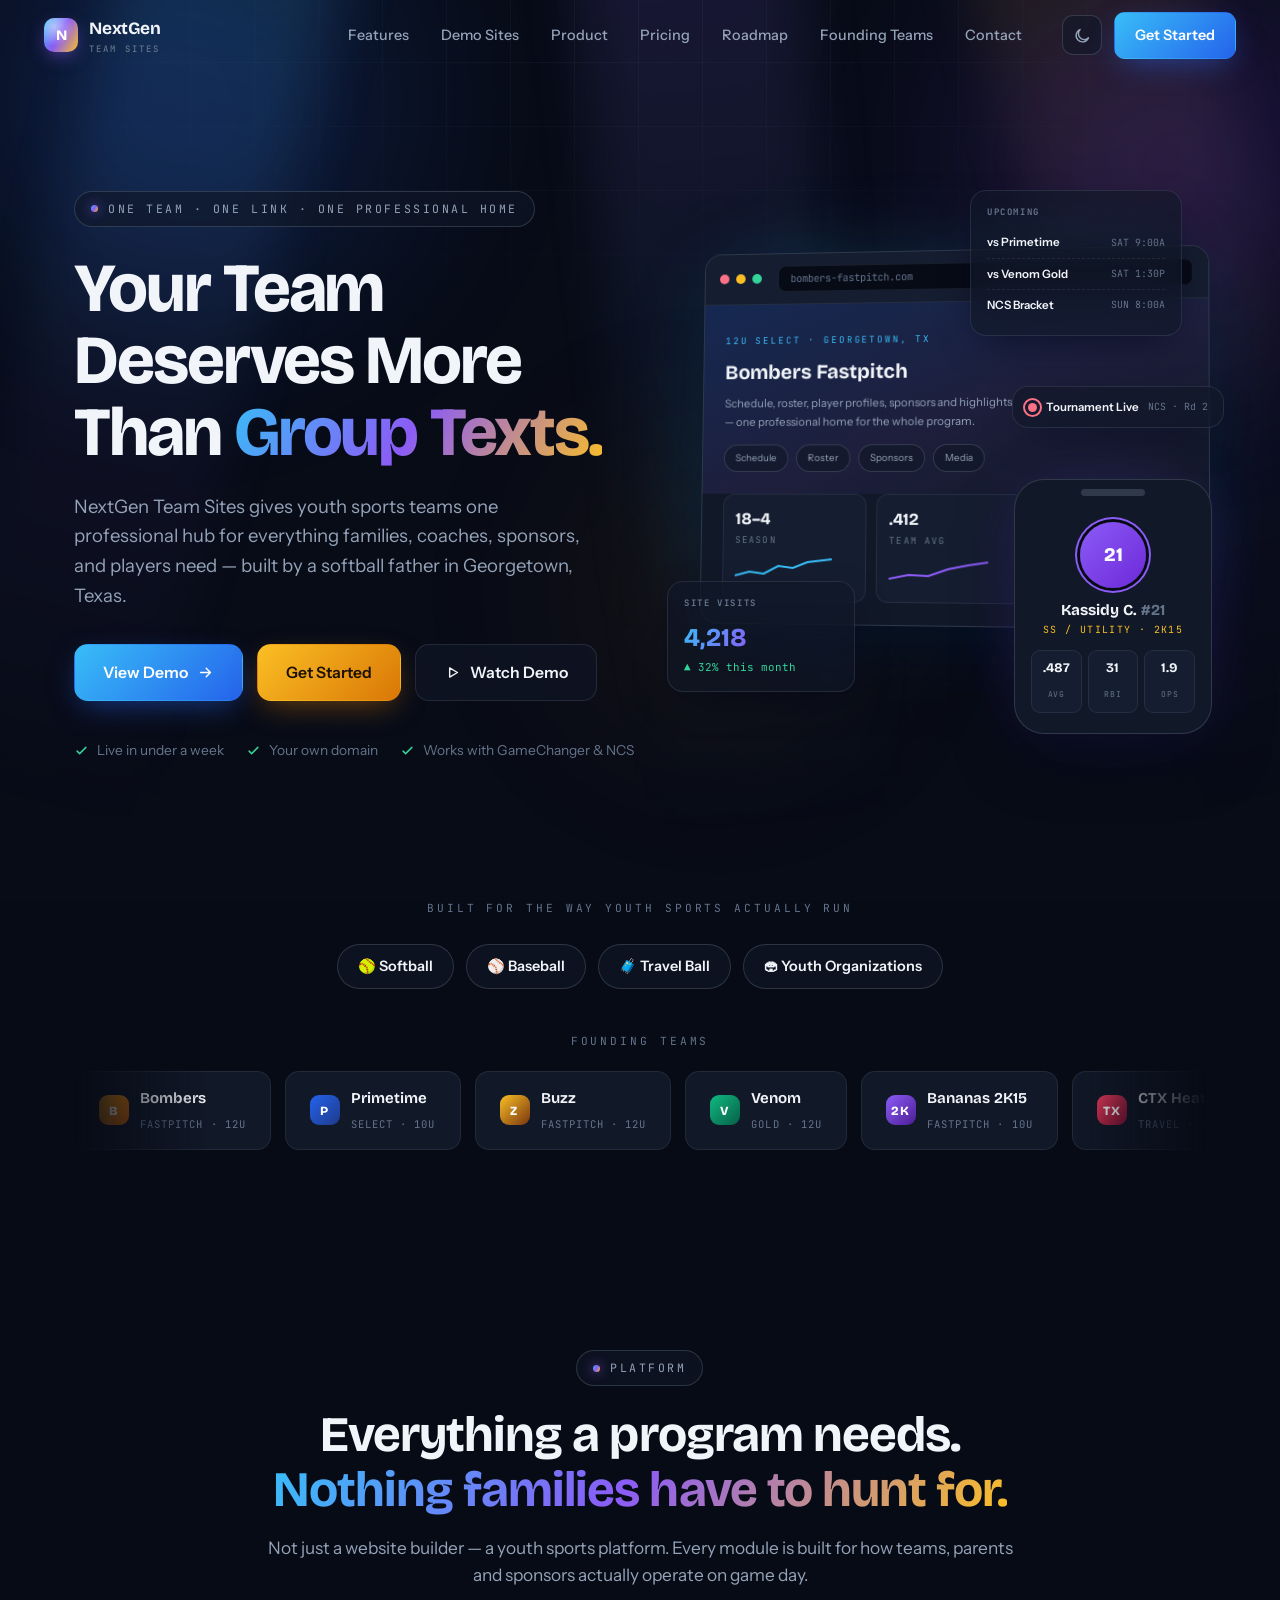
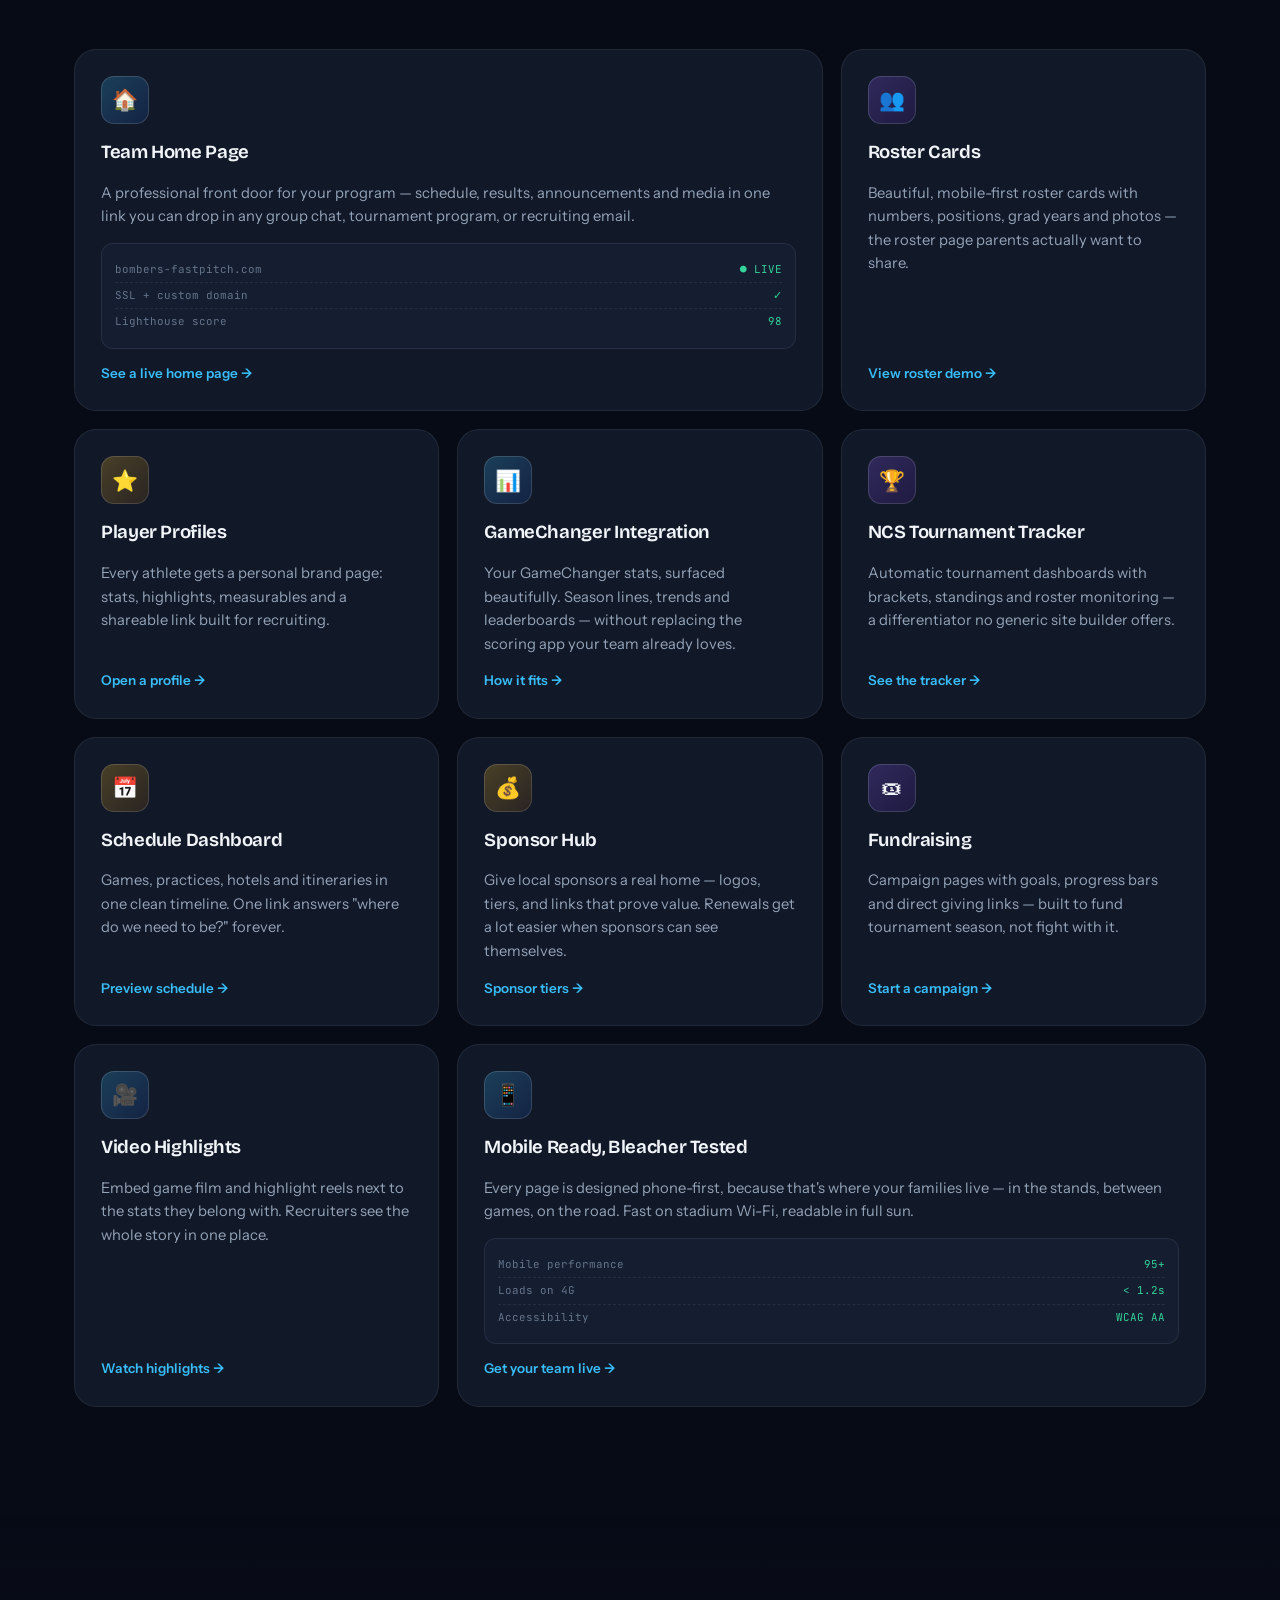
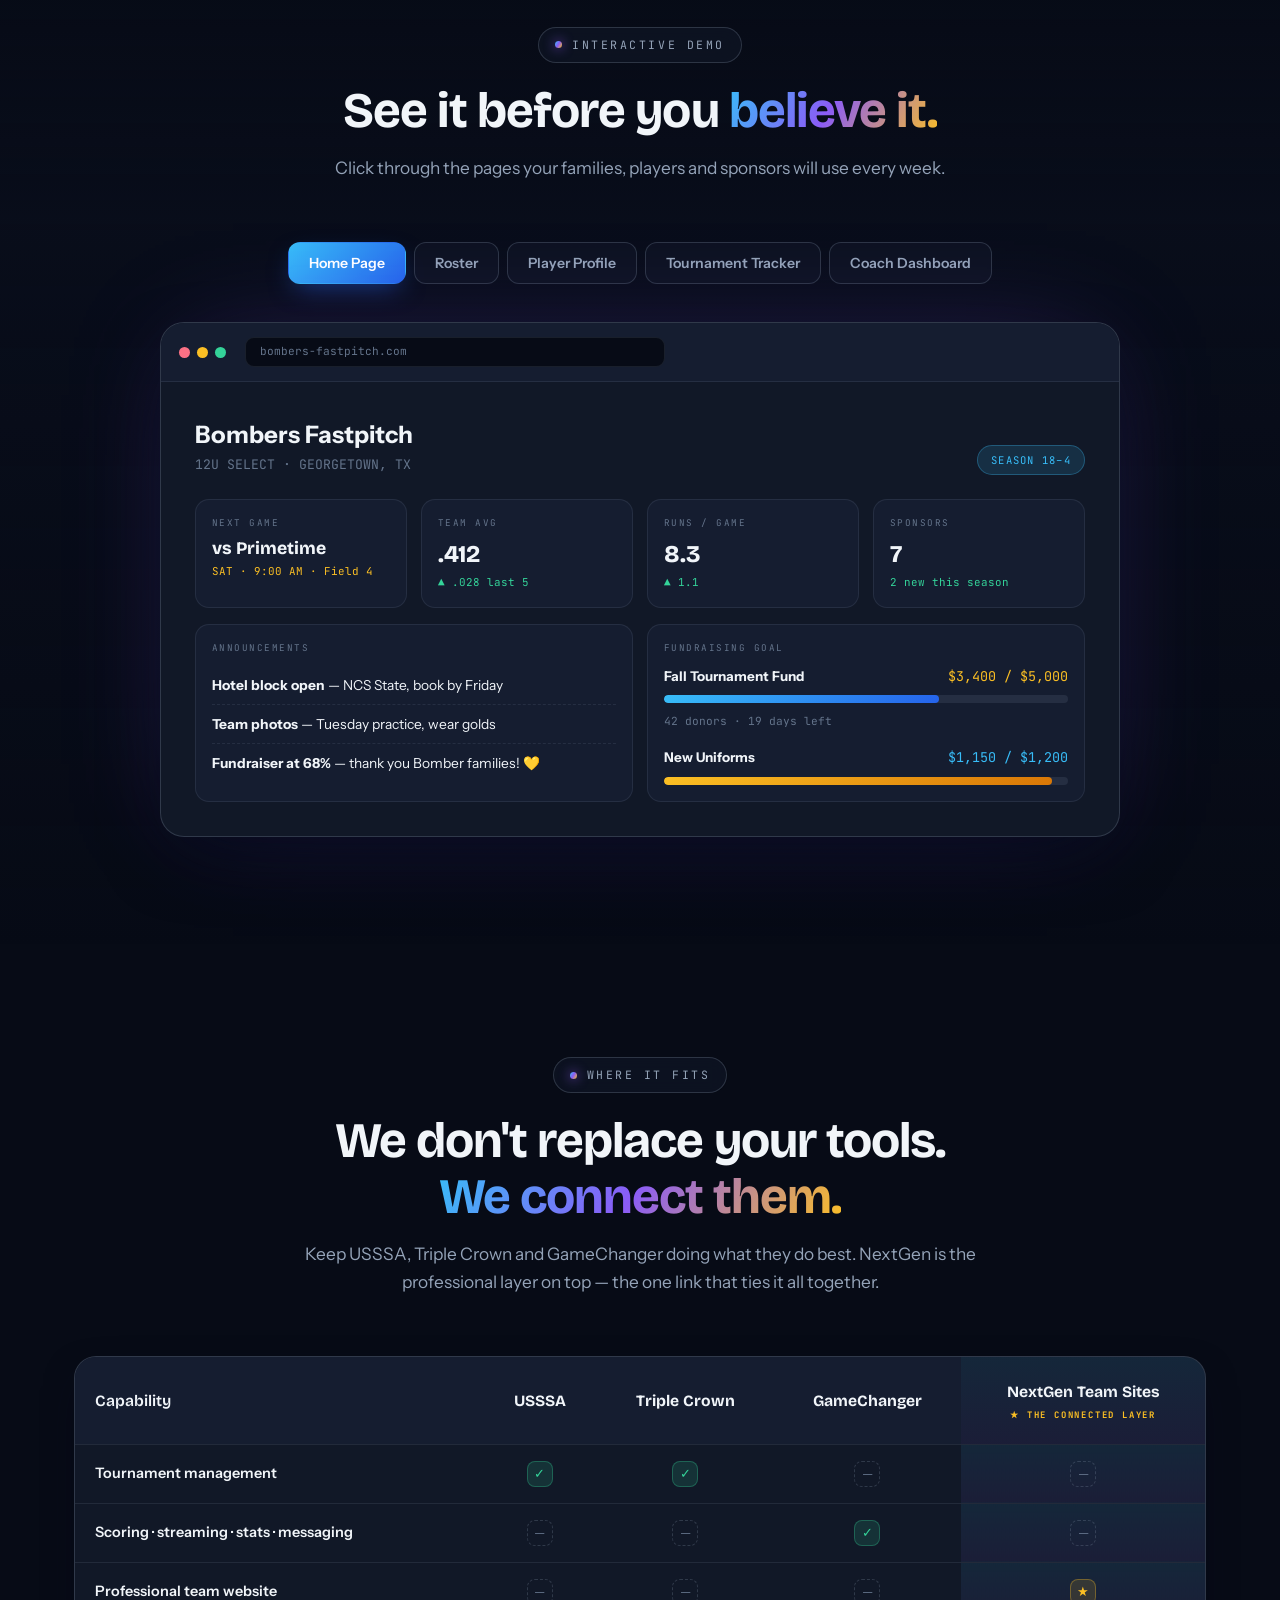
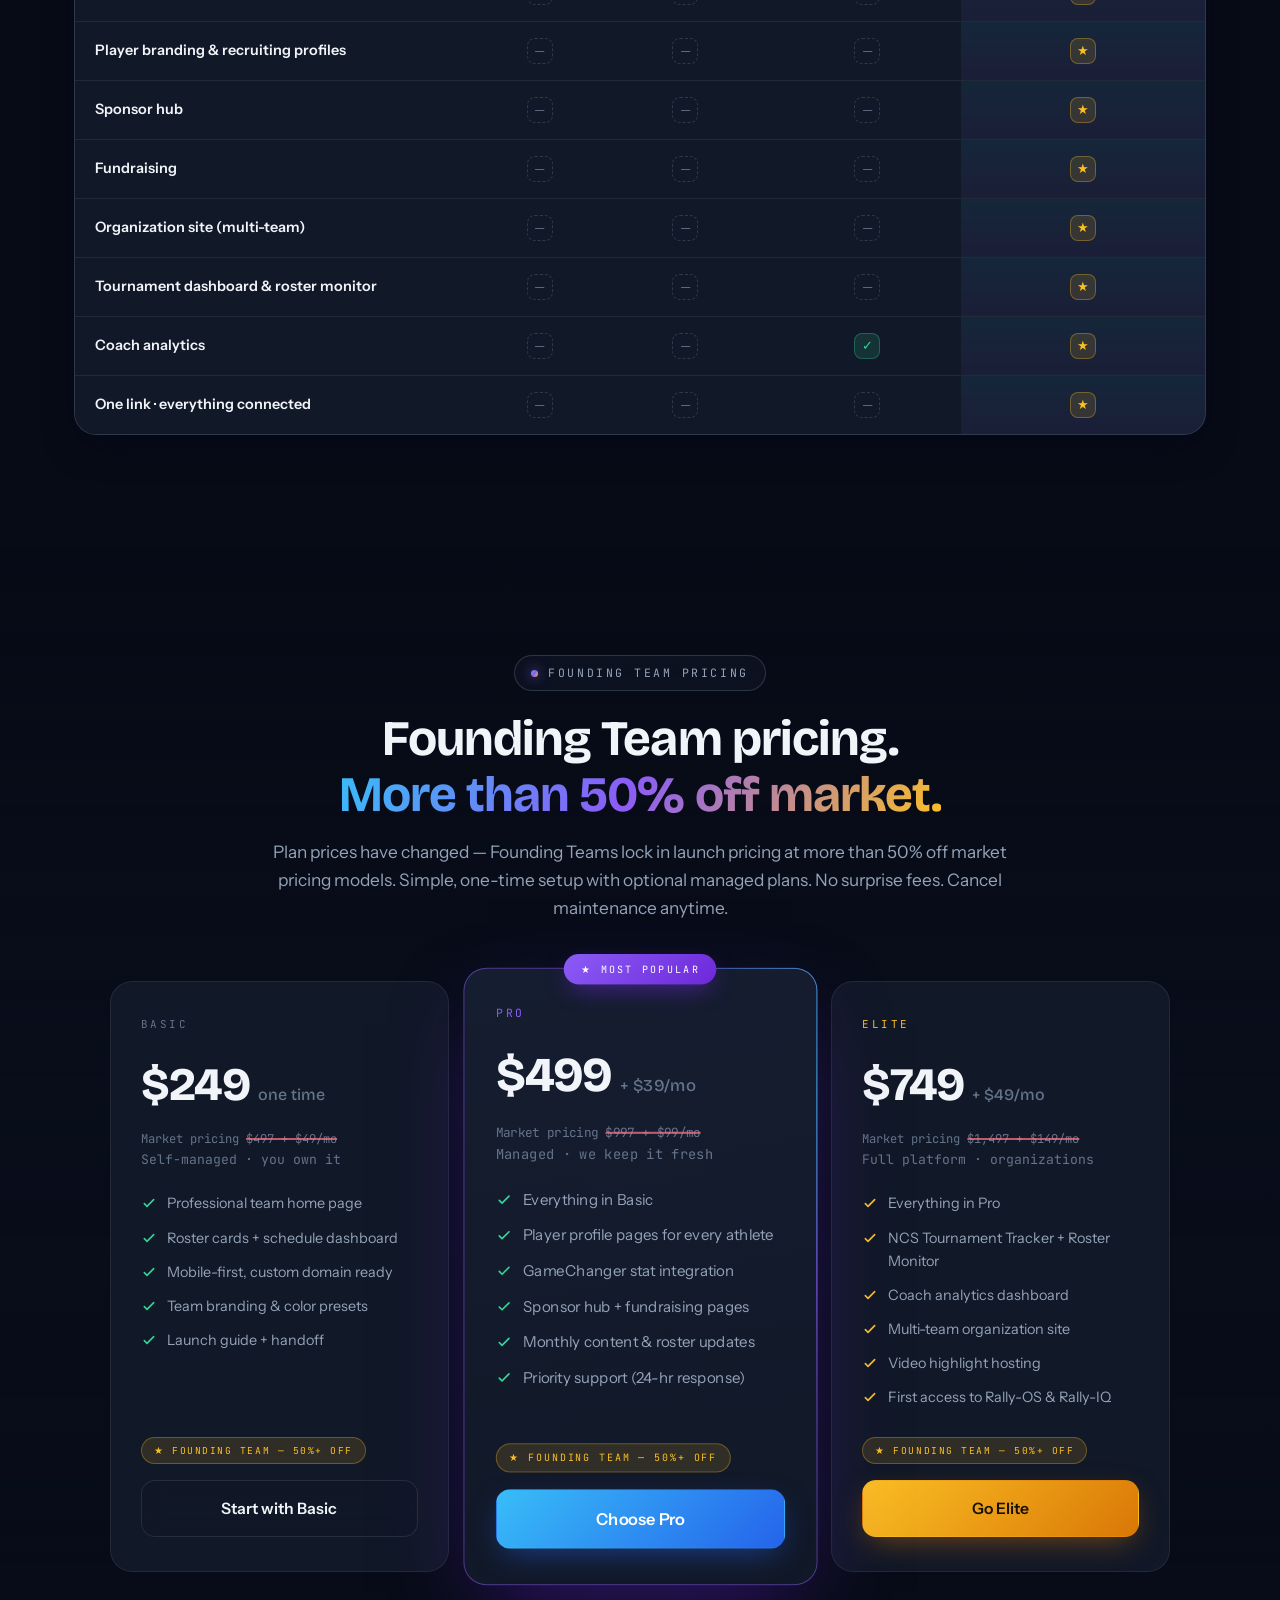
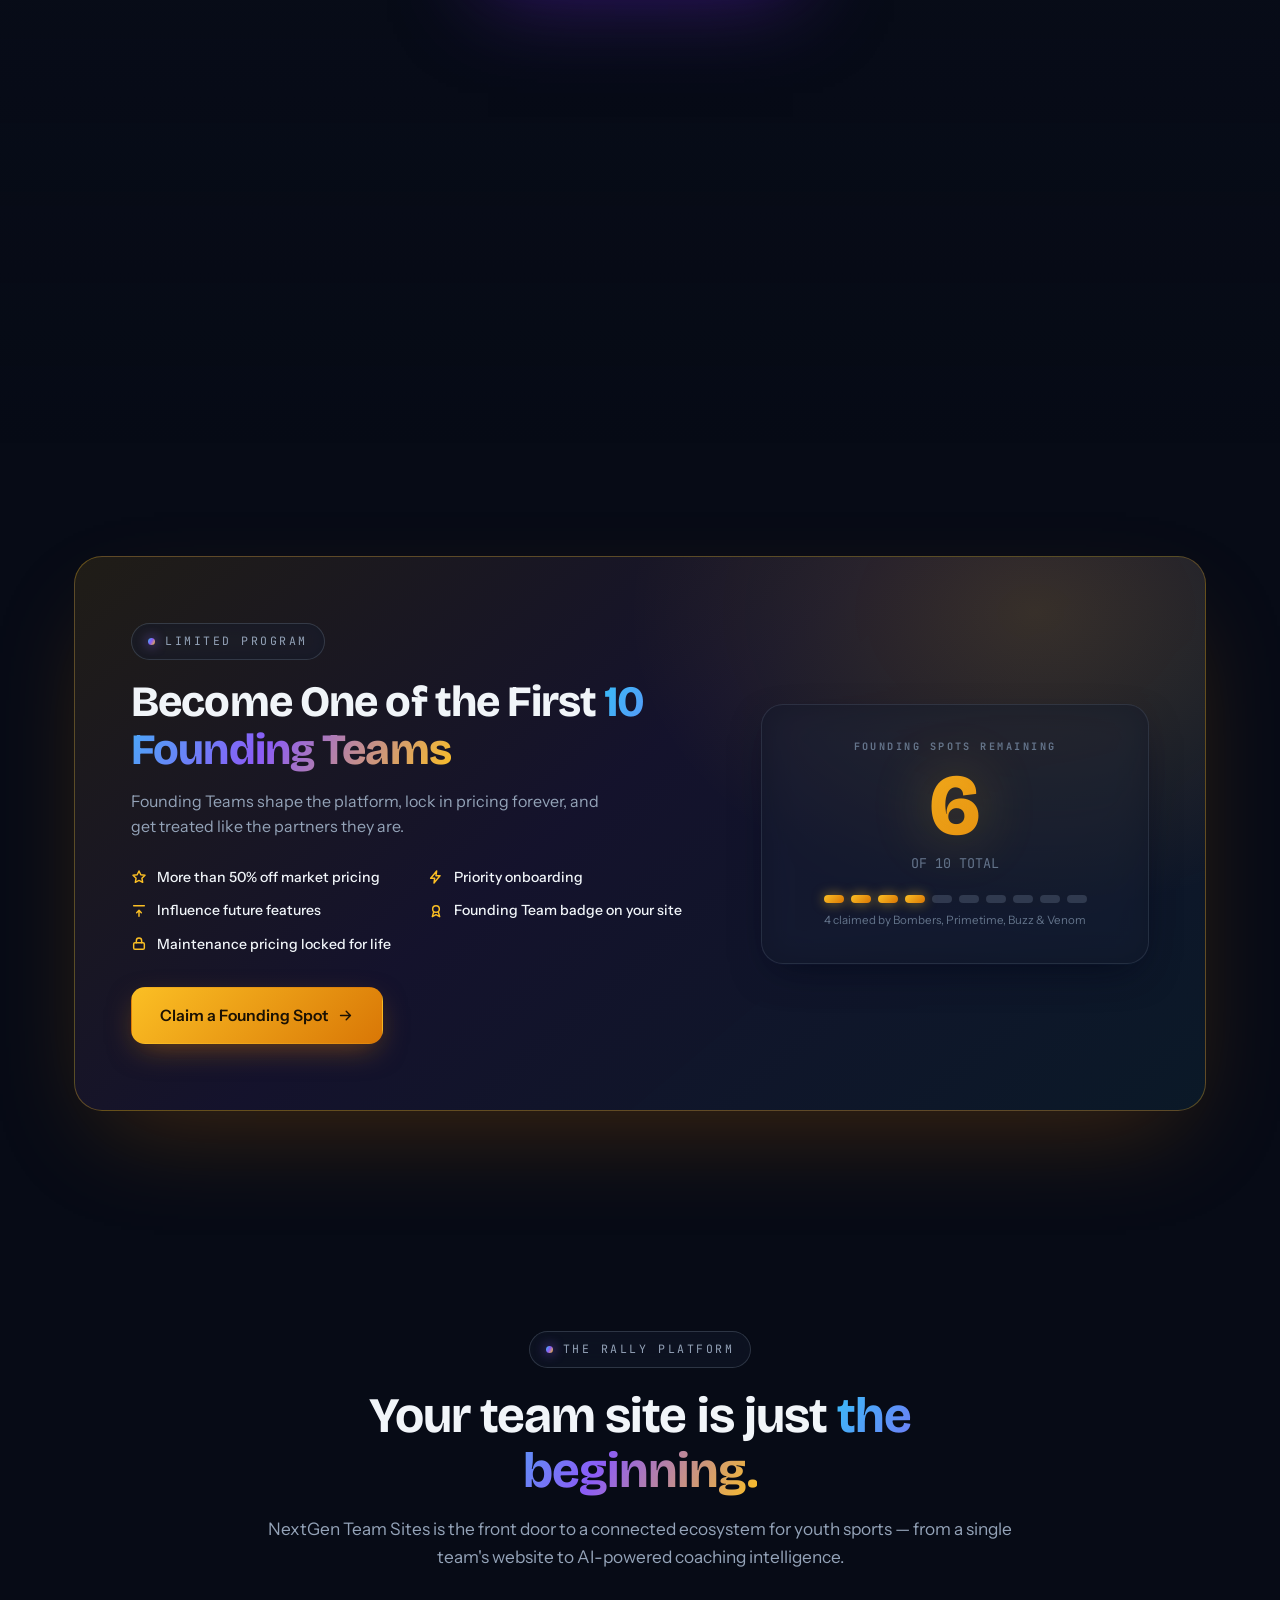
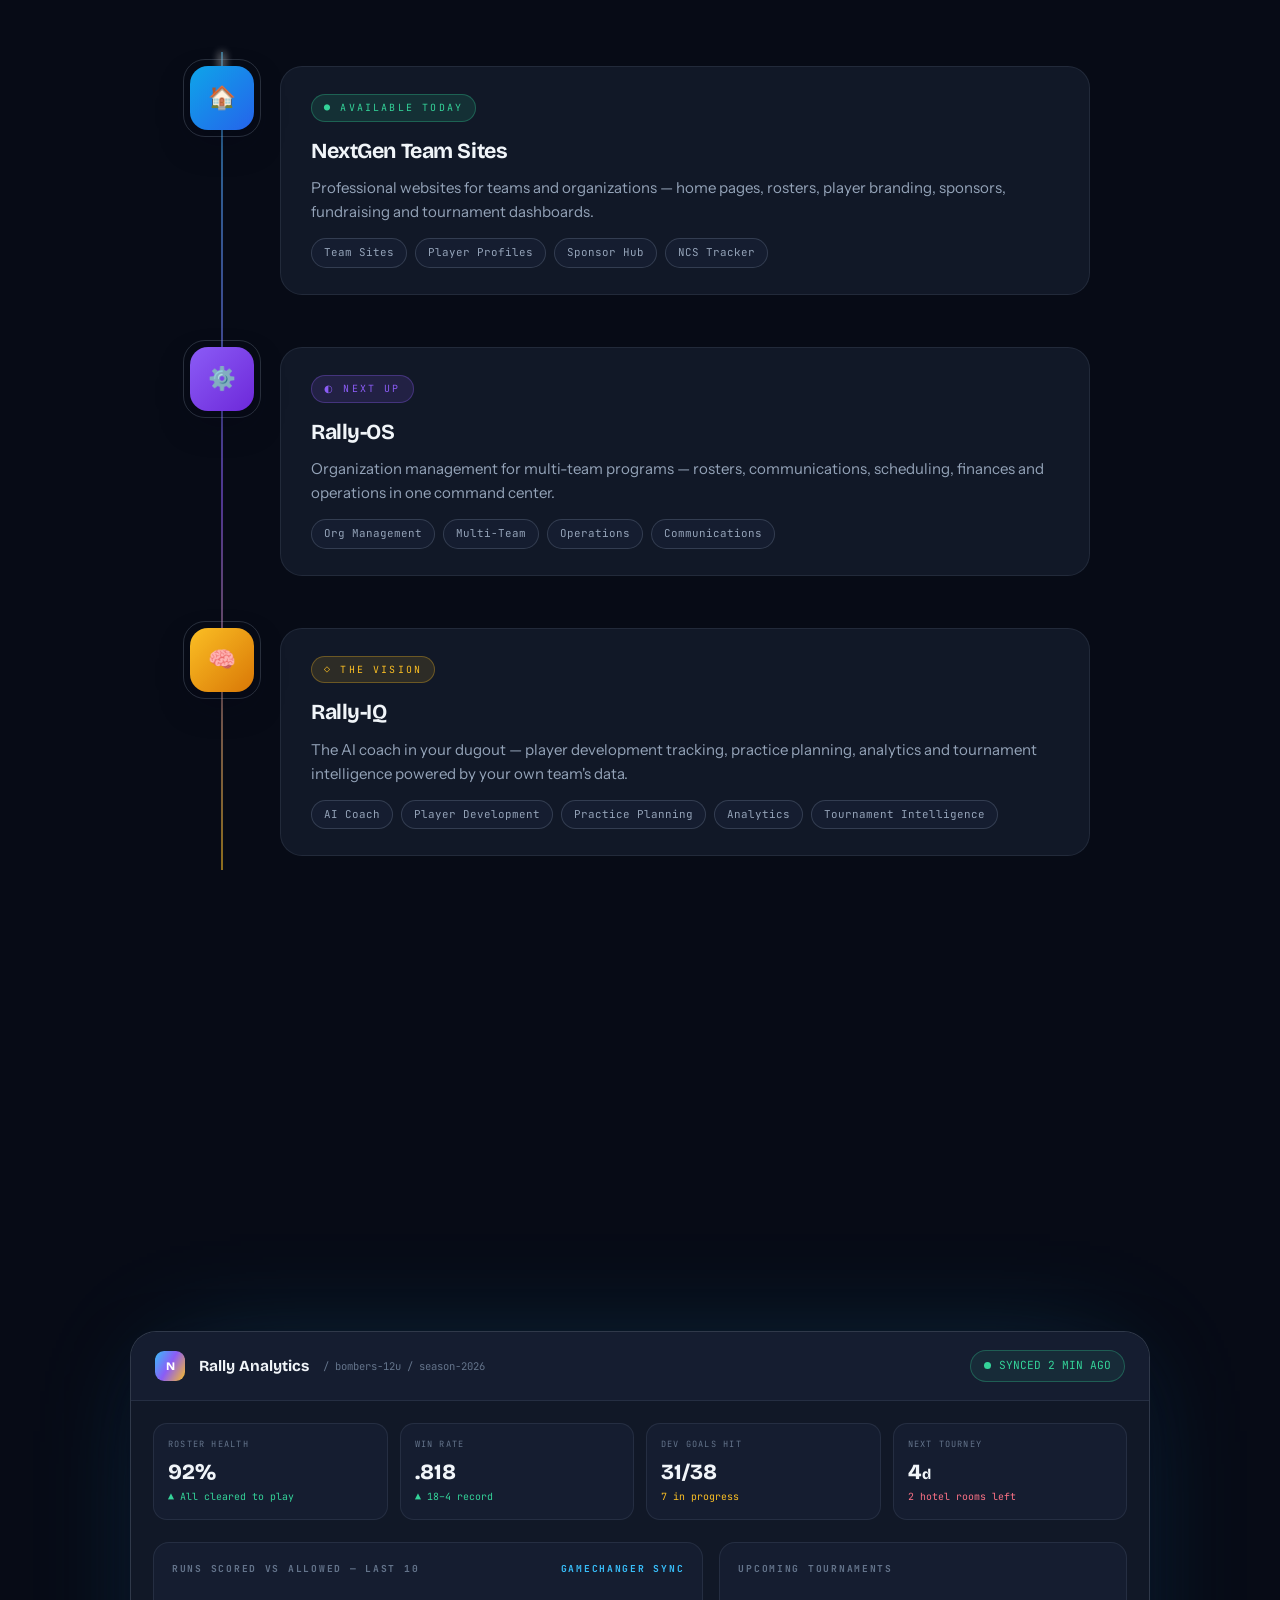
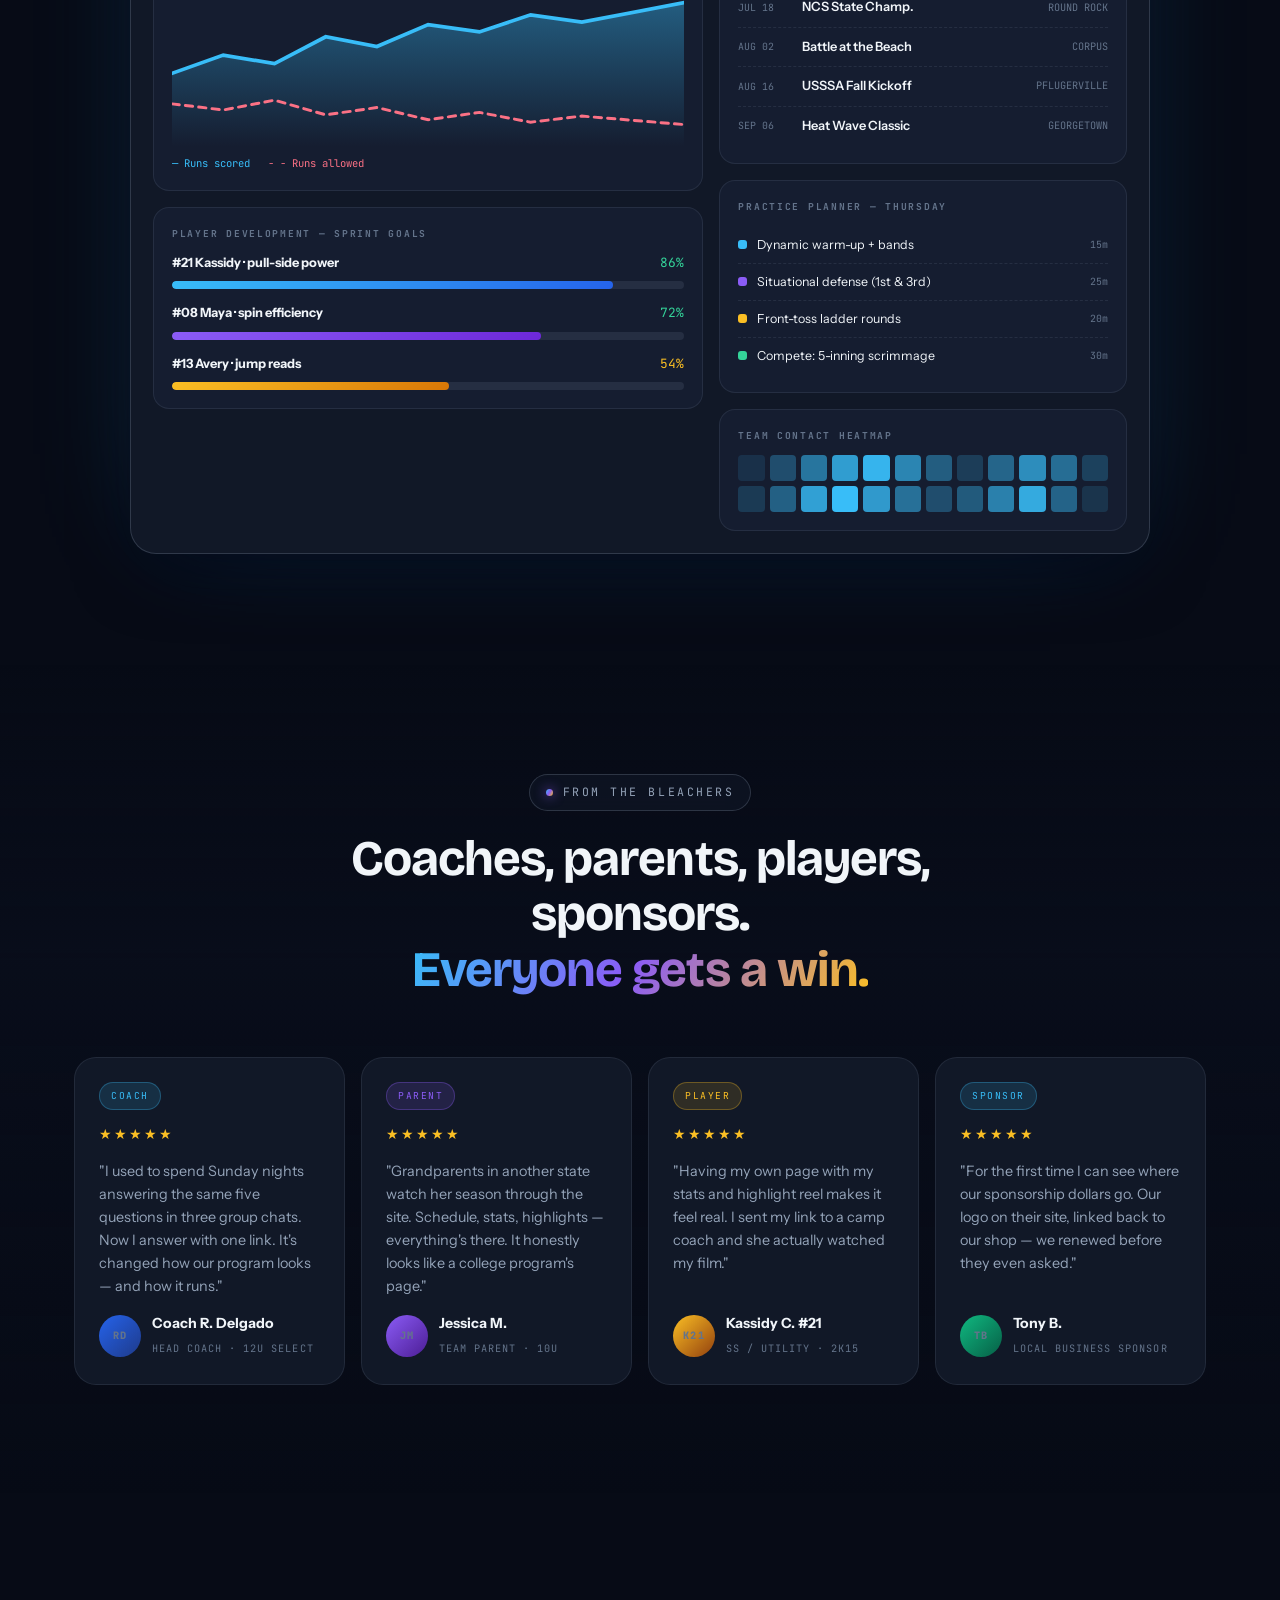
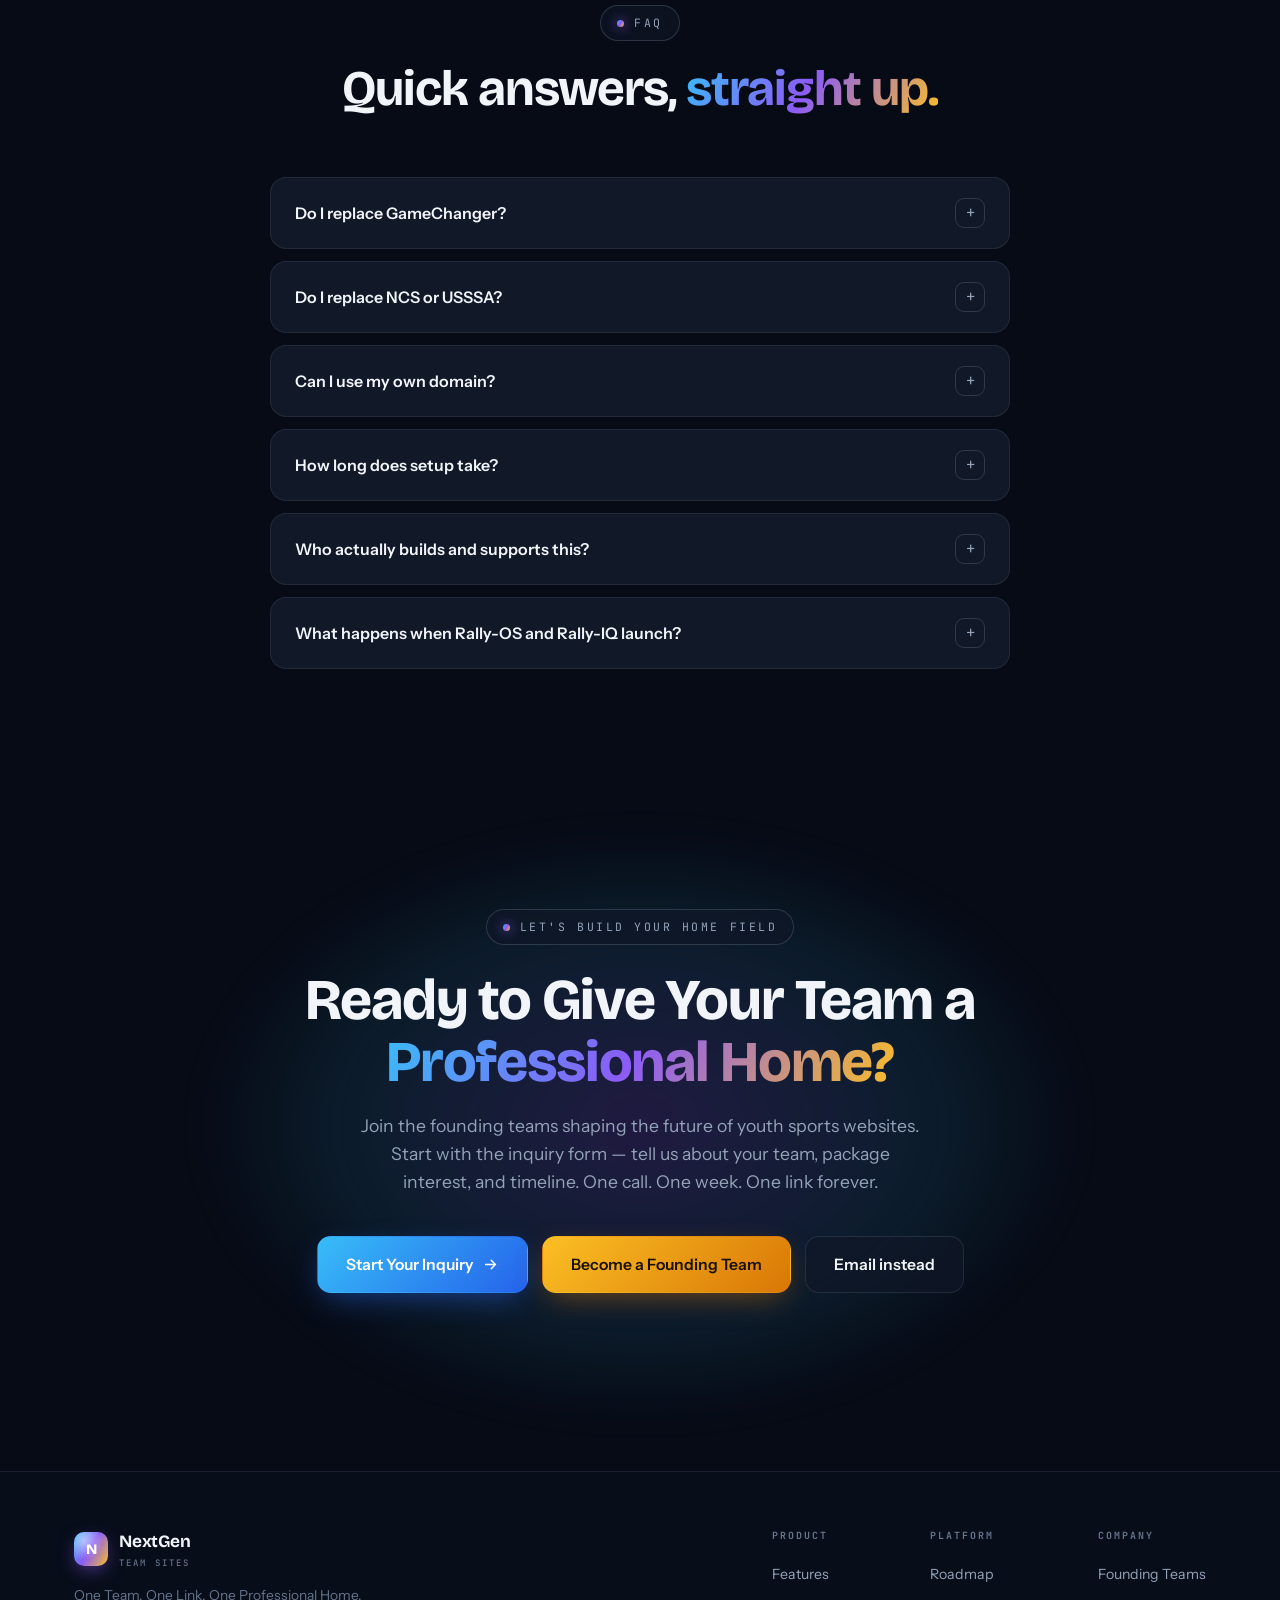
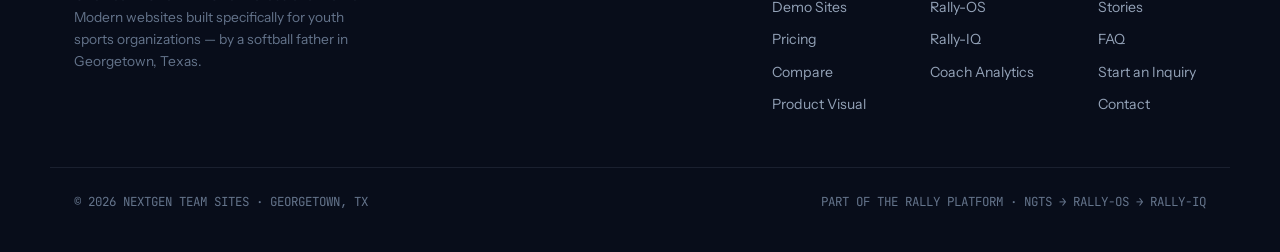
==== commit e224e3cc: "Add Google Analytics tag (G-QCMG056HYE) to every page" ====
--- a/index.html
+++ b/index.html
@@ -502,6 +502,15 @@
 .foot-col a:hover{color:var(--text)}
 .foot-base{display:flex;flex-wrap:wrap;gap:14px;justify-content:space-between;margin-top:46px;padding-top:24px;border-top:1px solid var(--line);color:var(--text-3);font-size:.78rem;font-family:'JetBrains Mono',monospace}
 </style>
+  <!-- Google tag (gtag.js) -->
+  <script async src="https://www.googletagmanager.com/gtag/js?id=G-QCMG056HYE"></script>
+  <script>
+    window.dataLayer = window.dataLayer || [];
+    function gtag(){dataLayer.push(arguments);}
+    gtag('js', new Date());
+
+    gtag('config', 'G-QCMG056HYE');
+  </script>
 </head>
 <body>
 
